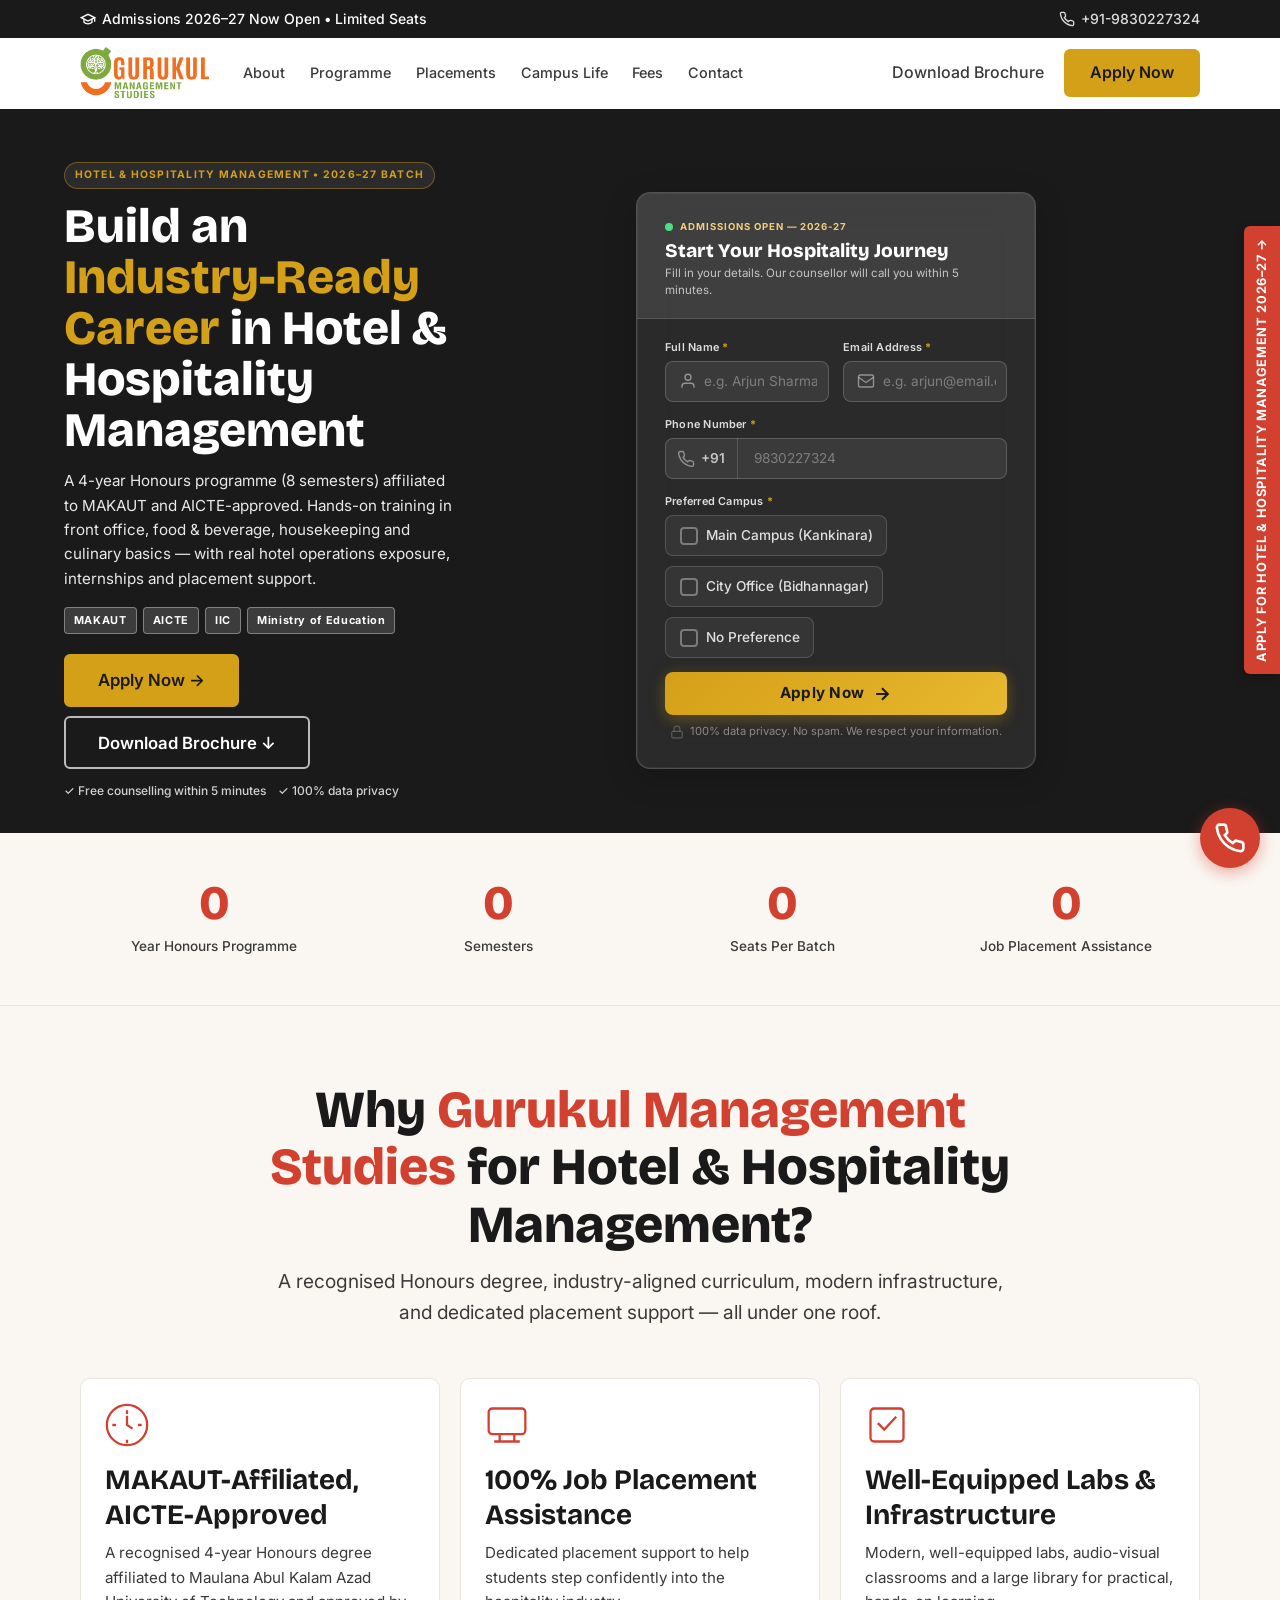
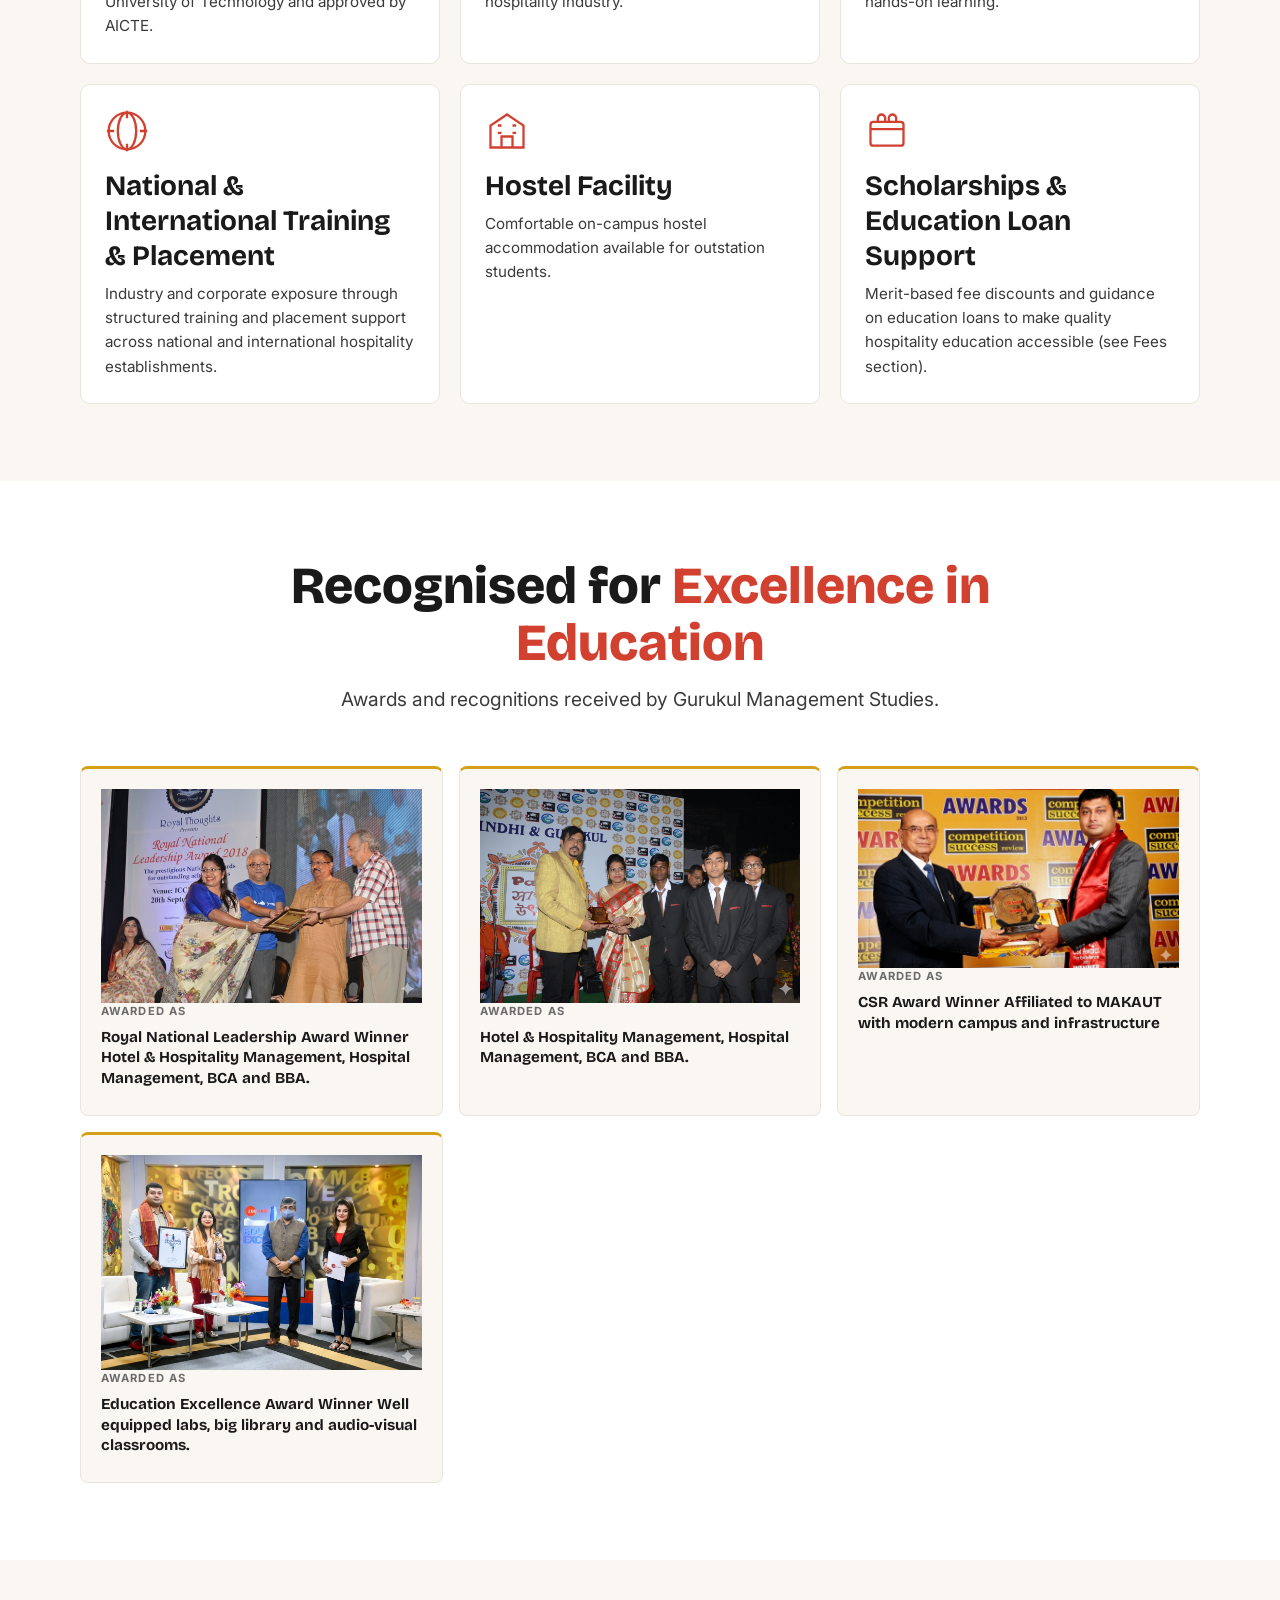
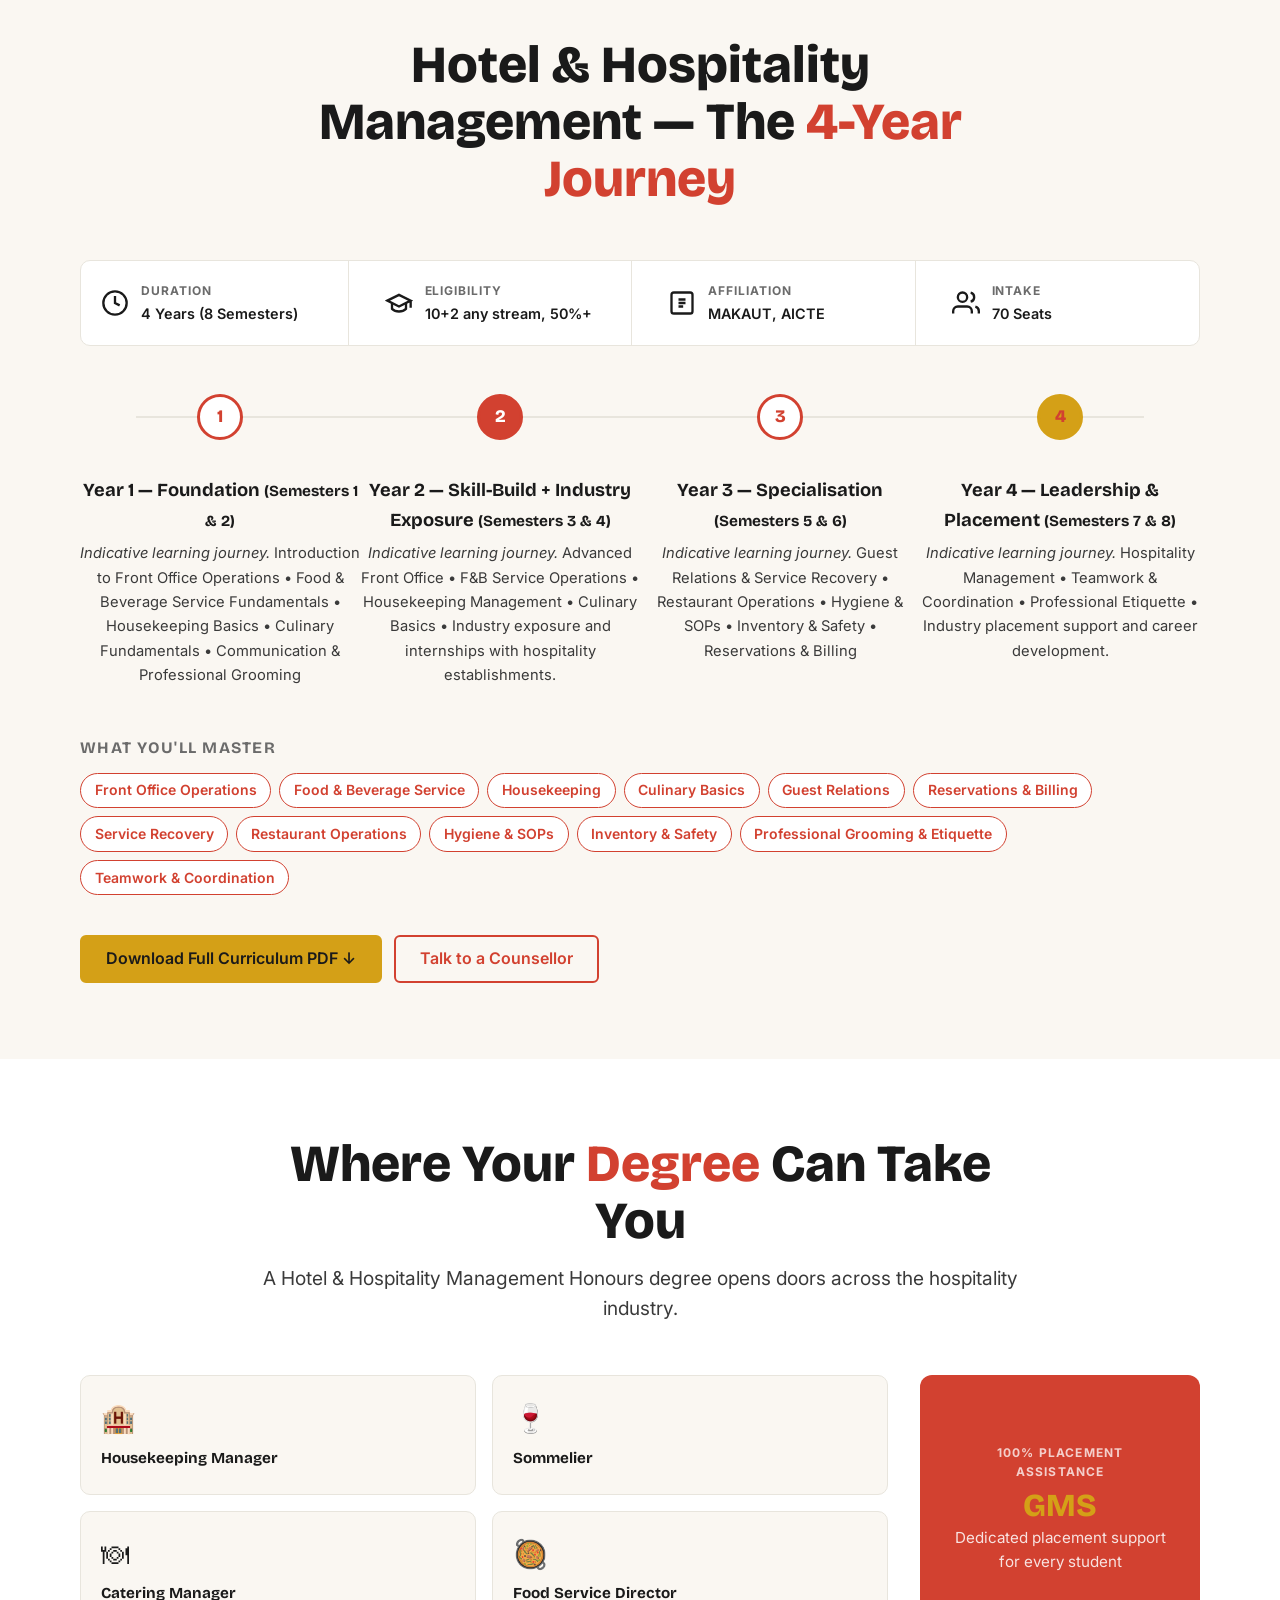
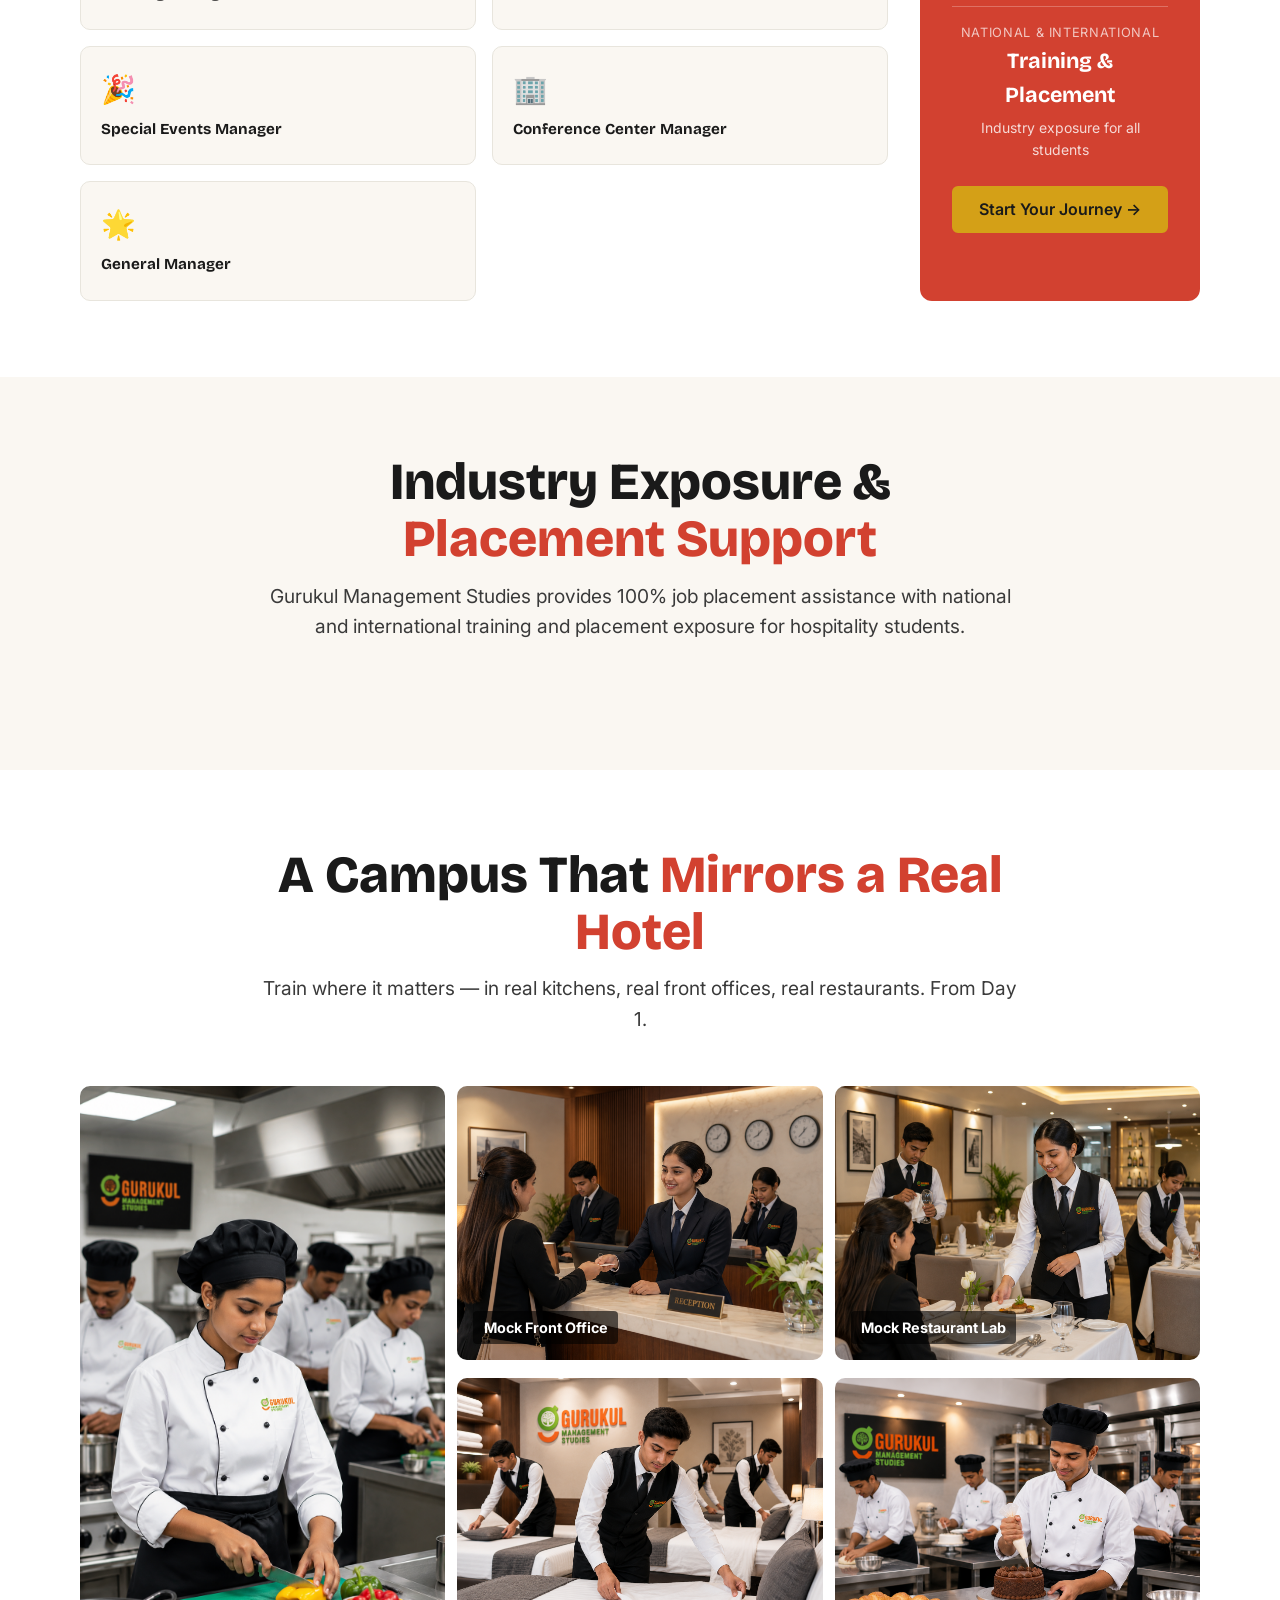
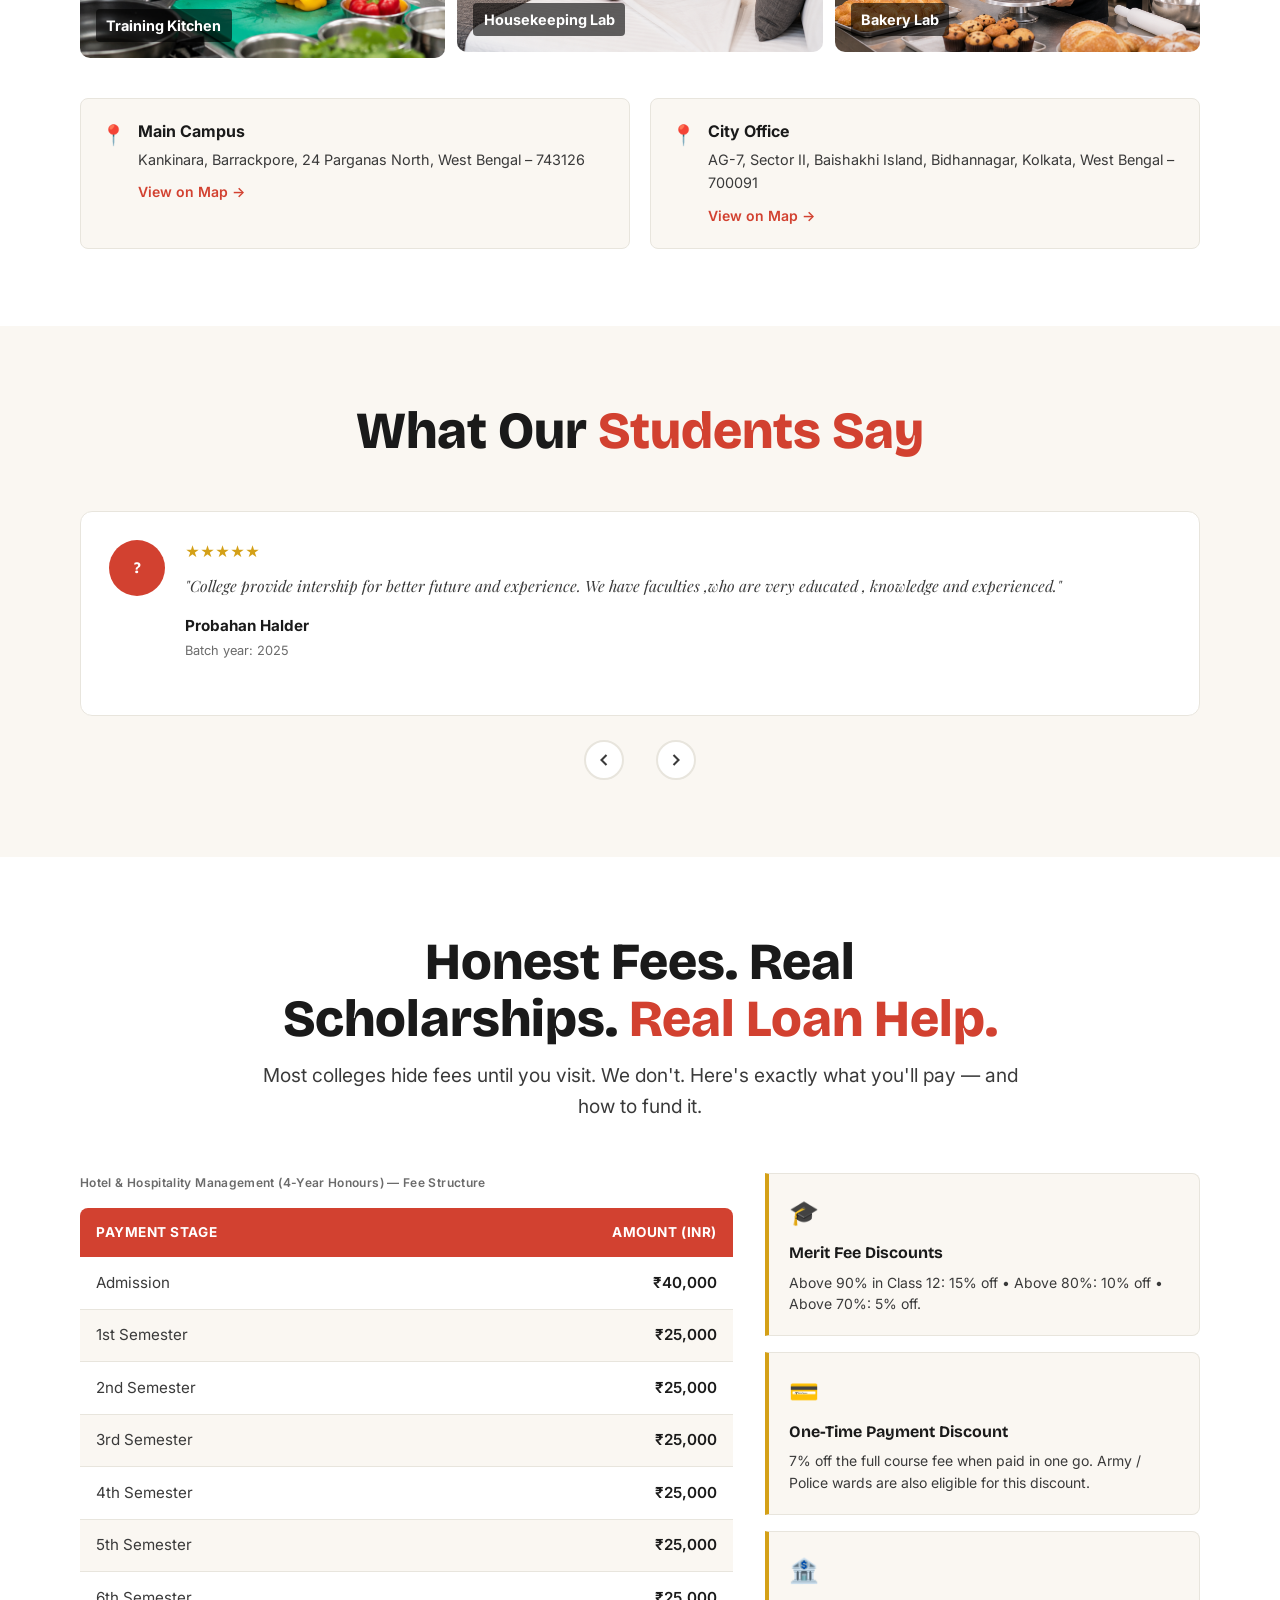
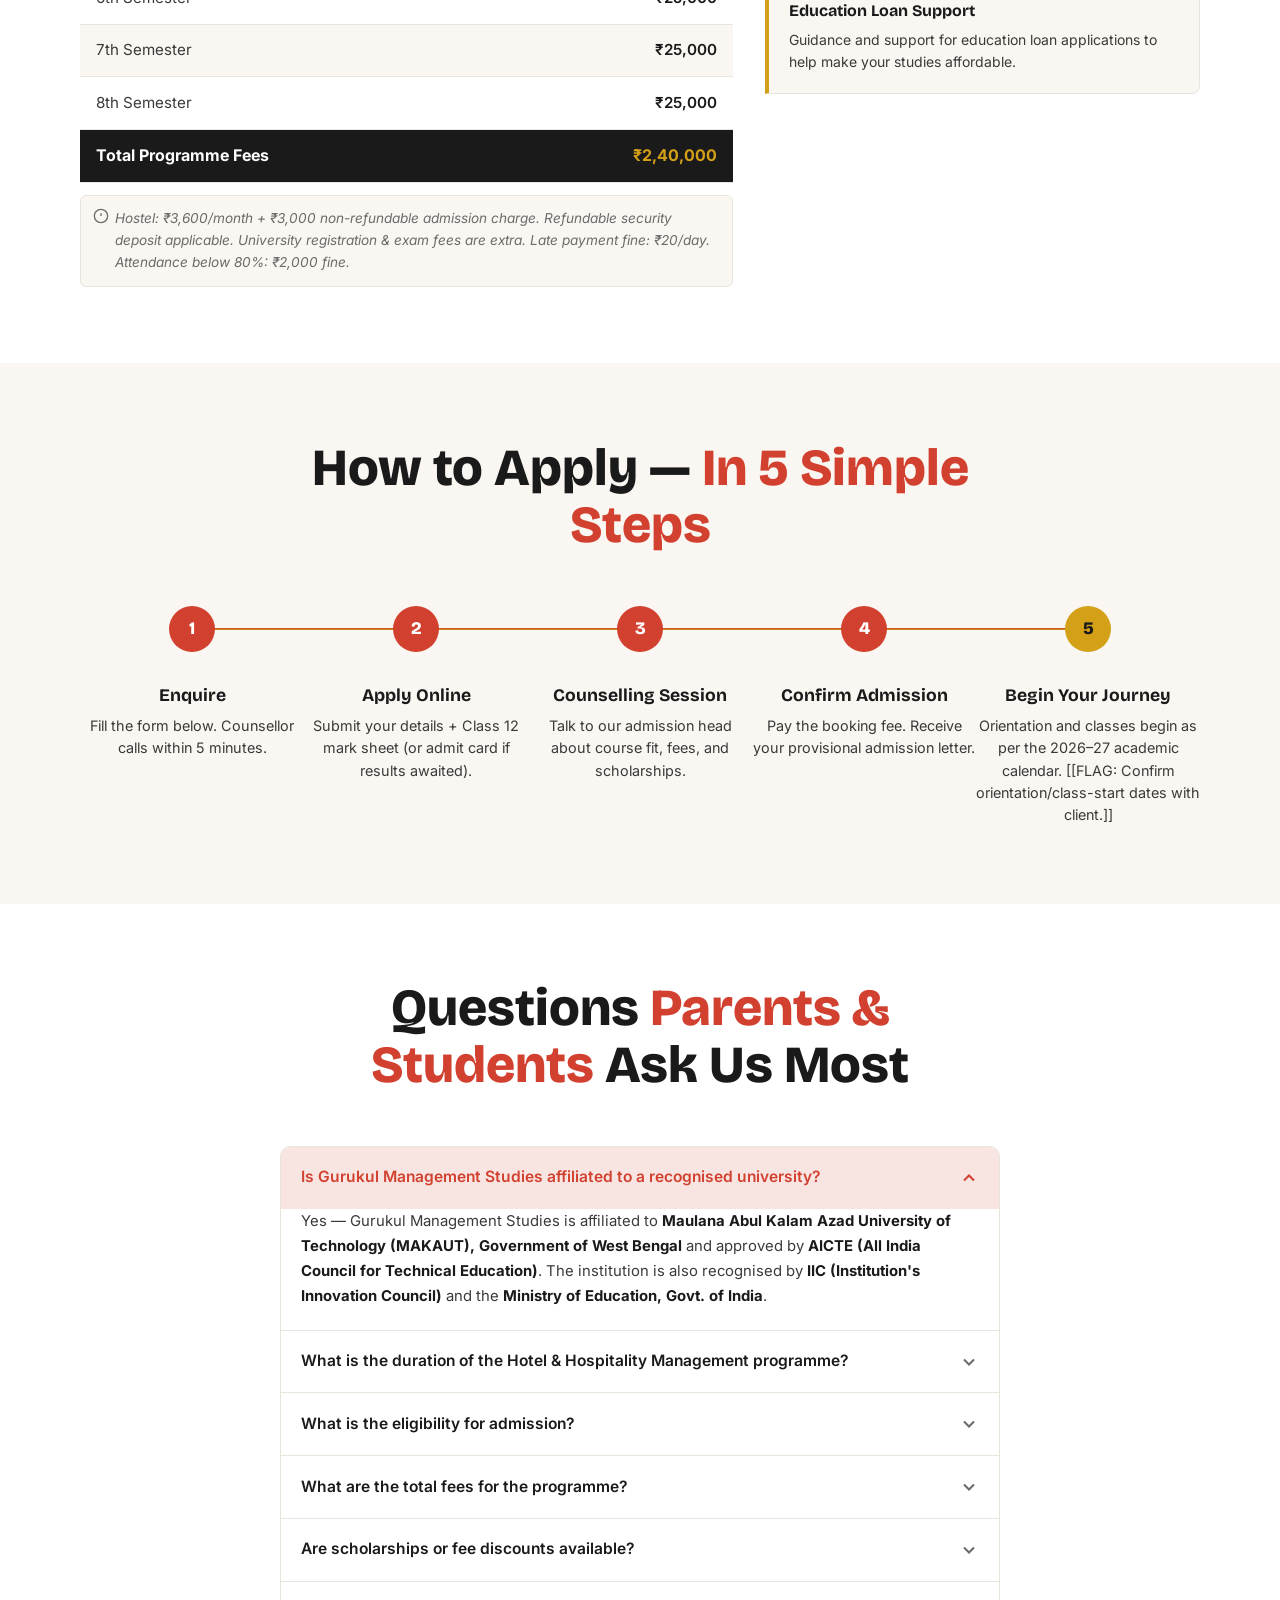
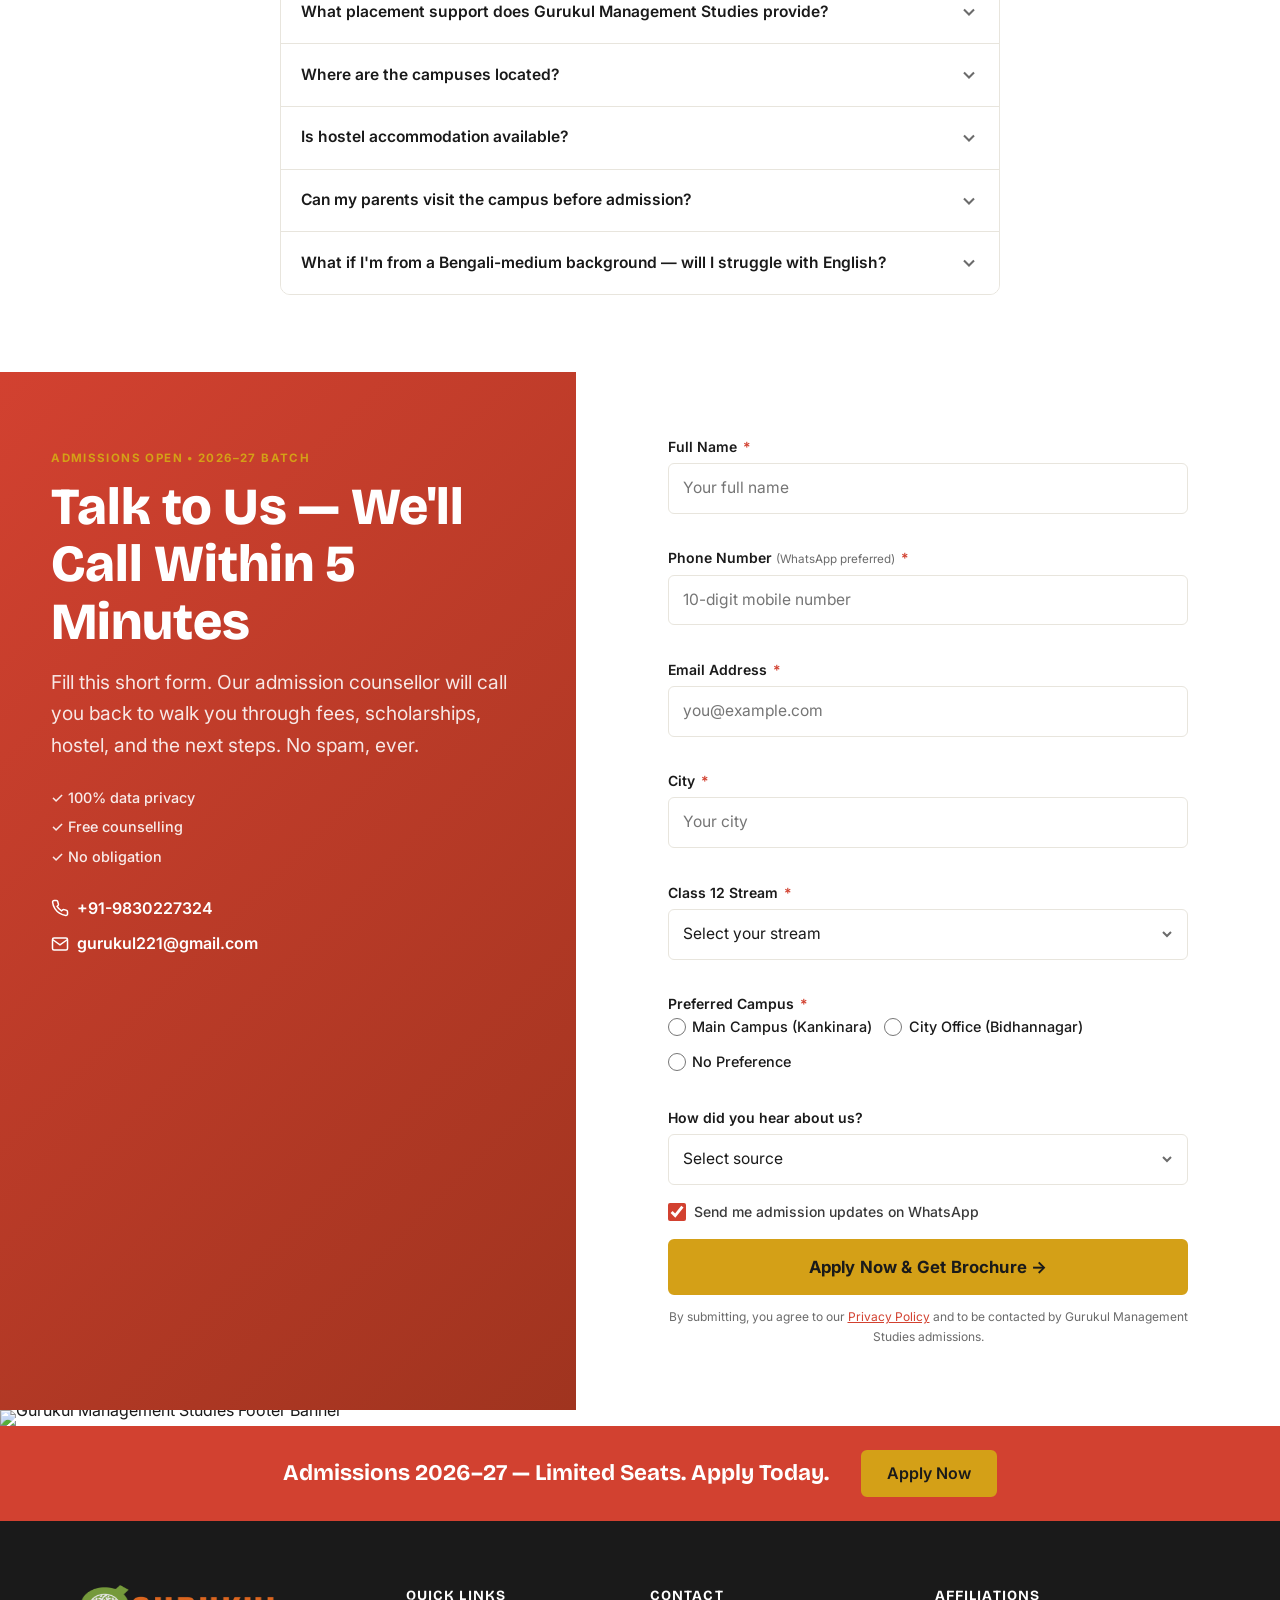
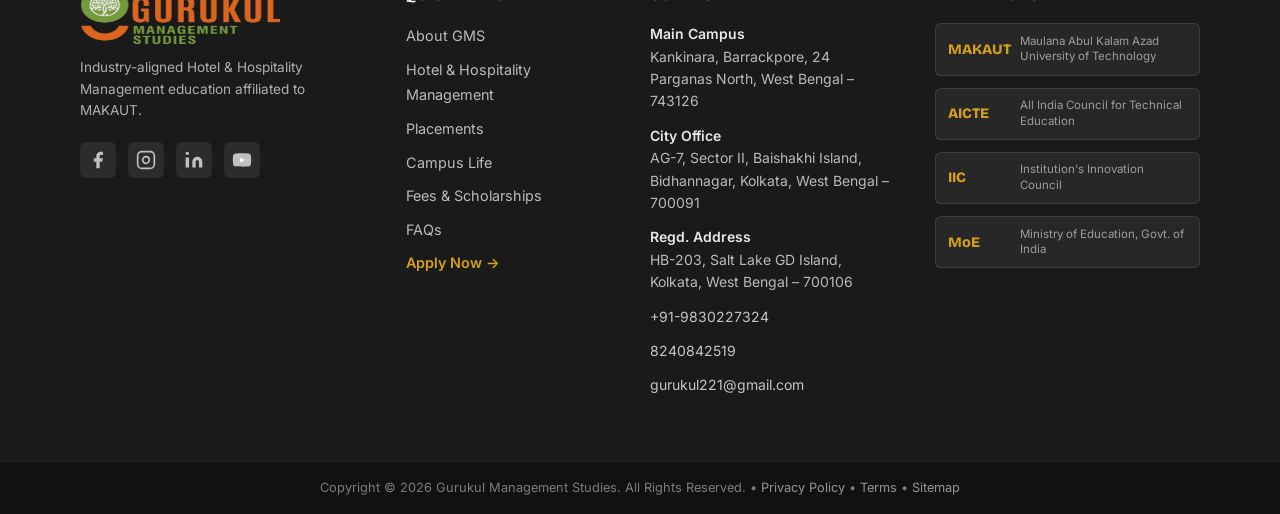
==== index.html @ 75a09c09 "First Commit" ====
<!DOCTYPE html>
<html lang="en">

<head>
  <!-- Google Tag Manager -->
  <script>(function (w, d, s, l, i) {
      w[l] = w[l] || []; w[l].push({
        'gtm.start':
          new Date().getTime(), event: 'gtm.js'
      }); var f = d.getElementsByTagName(s)[0],
        j = d.createElement(s), dl = l != 'dataLayer' ? '&l=' + l : ''; j.async = true; j.src =
          'https://www.googletagmanager.com/gtm.js?id=' + i + dl; f.parentNode.insertBefore(j, f);
    })(window, document, 'script', 'dataLayer', 'GTM-5KFQNGBB');</script>
  <!-- End Google Tag Manager -->
  <meta charset="UTF-8">
  <meta name="viewport" content="width=device-width, initial-scale=1.0">
  <title>Hotel &amp; Hospitality Management (4-Year Honours) — Gurukul Management Studies | Admissions 2026-27</title>
  <meta name="description"
    content="Apply for Gurukul Management Studies' 4-year Hotel &amp; Hospitality Management (Honours) programme. MAKAUT-affiliated, AICTE-approved. 100% job placement assistance. Modern labs, hostel facility, scholarships available. Main Campus: Kankinara, Barrackpore. City Office: Bidhannagar, Kolkata.">
  <meta name="robots" content="index, follow, max-image-preview:large">
  <!-- [[FLAG: canonical URL — set to the final Gurukul landing-page domain once confirmed by client. Do not use sbihm.in.]] -->
  <link rel="canonical" href="https://gurukulmanagementstudies.in/hotel-hospitality-management/">

  <!-- Open Graph -->
  <meta property="og:title" content="Hotel &amp; Hospitality Management (4-Year Honours) — Gurukul Management Studies | Admissions 2026-27">
  <meta property="og:description"
    content="Build an industry-ready hospitality career with Gurukul Management Studies' MAKAUT-affiliated Hotel &amp; Hospitality Management programme. 100% placement assistance. Scholarships available.">
  <!-- [[FLAG: og:image — client to supply a Gurukul OG image URL before go-live.]] -->
  <meta property="og:image" content="https://gurukulmanagementstudies.in/assets/og-hhm-2026.jpg">
  <!-- [[FLAG: og:url — set to the final Gurukul landing-page URL once domain is confirmed.]] -->
  <meta property="og:url" content="https://gurukulmanagementstudies.in/hotel-hospitality-management/">
  <meta property="og:type" content="website">
  <meta name="twitter:card" content="summary_large_image">

  <!-- Google Fonts -->
  <link rel="preconnect" href="https://fonts.googleapis.com">
  <link rel="preconnect" href="https://fonts.gstatic.com" crossorigin>
  <link
    href="https://fonts.googleapis.com/css2?family=Playfair+Display:wght@600;700;800&family=Inter:wght@400;500;600;700&family=Bricolage+Grotesque:opsz,wght@12..96,600;12..96,700;12..96,800&display=swap"
    rel="stylesheet">

  <!-- Preload hero image -->
  <link rel="preload" as="image" href="assets/hero-student.jpg">

  <!-- Google Tag Manager - PASTE GTM ID FROM PLAN D BEFORE GO-LIVE -->
  <!-- <script>(function(w,d,s,l,i){w[l]=w[l]||[];w[l].push({'gtm.start':new Date().getTime(),event:'gtm.js'});var f=d.getElementsByTagName(s)[0],j=d.createElement(s),dl=l!='dataLayer'?'&l='+l:'';j.async=true;j.src='https://www.googletagmanager.com/gtm.js?id='+i+dl;f.parentNode.insertBefore(j,f);})(window,document,'script','dataLayer','GTM-XXXXXXX');</script> -->

  <!-- Meta Pixel - PASTE PIXEL ID FROM PLAN D BEFORE GO-LIVE -->
  <!-- <script>!function(f,b,e,v,n,t,s){...}('XXXXXXXXXXXXXXX');</script> -->

  <!-- Google Ads conversion tag - PASTE CONVERSION ID -->
  <!-- <script async src="https://www.googletagmanager.com/gtag/js?id=AW-XXXXXXXXX"></script> -->

  <link rel="stylesheet" href="styles.css">

  <!-- Critical CSS inlined for hero -->
  <style>
    :root {
      --sbihm-red: #D24130;
      --sbihm-red-dark: #A0341F;
      --sbihm-red-soft: #F8E5E1;
      --sbihm-black: #1A1A1A;
      --sbihm-charcoal: #3A3A3A;
      --sbihm-gold: #D4A017;
      --sbihm-gold-light: #F0D17A;
      --sbihm-cream: #FAF7F2;
      --sbihm-paper: #FFFFFF;
      --sbihm-line: #E8E5DD;
      --sbihm-mute: #6B6B6B;
      --sbihm-success: #2E7D32;
      --sbihm-shadow: 0 8px 30px rgba(26, 26, 26, 0.08);
      --sbihm-shadow-lg: 0 20px 60px rgba(26, 26, 26, 0.12);
      --font-display: 'Bricolage Grotesque', 'Playfair Display', Georgia, serif;
      --font-serif: 'Playfair Display', Georgia, serif;
      --font-body: 'Inter', -apple-system, BlinkMacSystemFont, sans-serif;
      --fs-h1: clamp(2.5rem, 5vw + 1rem, 5rem);
      --fs-h2: clamp(2rem, 3vw + 1rem, 3.25rem);
      --fs-h3: clamp(1.4rem, 1.5vw + 0.8rem, 1.75rem);
      --fs-lead: clamp(1.05rem, 0.5vw + 0.95rem, 1.2rem);
      --fs-body: 1rem;
      --fs-small: 0.875rem;
    }

    *,
    *::before,
    *::after {
      box-sizing: border-box;
      margin: 0;
      padding: 0;
    }

    body {
      font-family: var(--font-body);
      color: var(--sbihm-black);
      background: var(--sbihm-paper);
      line-height: 1.6;
    }

    .hero {
      min-height: 80vh;
      background: var(--sbihm-black);
    }
  </style>
</head>

<body>
  <!-- Google Tag Manager (noscript) -->
  <noscript><iframe src="https://www.googletagmanager.com/ns.html?id=GTM-5KFQNGBB" height="0" width="0"
      style="display:none;visibility:hidden"></iframe></noscript>
  <!-- End Google Tag Manager (noscript) -->

  <!-- Google Tag Manager (noscript) -->
  <!-- <noscript><iframe src="https://www.googletagmanager.com/ns.html?id=GTM-XXXXXXX" height="0" width="0" style="display:none;visibility:hidden"></iframe></noscript> -->

  <!-- Skip to content (accessibility) -->
  <a href="#main-content" class="skip-link">Skip to main content</a>

  <!-- Success Notification Toast -->
  <div class="success-toast" id="hero-form-success" role="alert" aria-live="assertive" hidden>
    <div class="success-toast__icon" aria-hidden="true">
      <svg viewBox="0 0 24 24" fill="none" stroke="currentColor" stroke-width="2.5" width="28" height="28">
        <circle cx="12" cy="12" r="10" />
        <path d="M9 12l2 2 4-4" />
      </svg>
    </div>
    <div class="success-toast__content">
      <h3 class="success-toast__title">Application Received!</h3>
      <p class="success-toast__text">Our counsellor will reach out to you within 5 minutes. Check your WhatsApp for
        updates.</p>
    </div>
    <button class="success-toast__close" id="toast-close-btn" aria-label="Dismiss notification">
      <svg viewBox="0 0 24 24" fill="none" stroke="currentColor" stroke-width="2" width="18" height="18">
        <line x1="18" y1="6" x2="6" y2="18" />
        <line x1="6" y1="6" x2="18" y2="18" />
      </svg>
    </button>
    <div class="success-toast__progress" aria-hidden="true"></div>
  </div>

  <!-- ===== SECTION 1: Top Utility Bar ===== -->
  <div class="utility-bar" role="banner" aria-label="Admissions announcement">
    <div class="utility-bar__inner">
      <span class="utility-bar__announce">
        <svg class="icon icon--sm" aria-hidden="true" viewBox="0 0 24 24" fill="none" stroke="currentColor"
          stroke-width="2">
          <path d="M22 10v6M2 10l10-5 10 5-10 5z" />
          <path d="M6 12v5c3 3 9 3 12 0v-5" />
        </svg>
        Admissions 2026–27 Now Open &bull; Limited Seats
      </span>
      <div class="utility-bar__contact">
        <a href="tel:+919830227324" class="utility-bar__link" aria-label="Call GMS admissions"
          data-track="phone_click">
          <svg class="icon icon--sm" aria-hidden="true" viewBox="0 0 24 24" fill="none" stroke="currentColor"
            stroke-width="2">
            <path
              d="M22 16.92v3a2 2 0 01-2.18 2 19.79 19.79 0 01-8.63-3.07 19.5 19.5 0 01-6-6 19.79 19.79 0 01-3.07-8.67A2 2 0 014.11 2h3a2 2 0 012 1.72c.127.96.361 1.903.7 2.81a2 2 0 01-.45 2.11L8.09 9.91a16 16 0 006 6l1.27-1.27a2 2 0 012.11-.45c.907.339 1.85.573 2.81.7A2 2 0 0122 16.92z" />
          </svg>
          +91-9830227324
        </a>
        <!-- [[FLAG: WhatsApp link removed — Gurukul has not provided a WhatsApp number. Reinstate only if client confirms +91-9830227324 is WhatsApp-enabled.]] -->
      </div>
    </div>
  </div>

  <!-- ===== SECTION 2: Sticky Main Header ===== -->
  <header class="site-header" id="site-header" role="banner">
    <div class="site-header__inner">
      <a href="#" class="site-header__logo" aria-label="Gurukul Management Studies Home">
        <img src="assets/images/gurukul_logo.png" alt="Gurukul Management Studies"
          width="200" height="52" loading="eager">
      </a>
      <nav class="site-nav" id="site-nav" aria-label="Main navigation">
        <ul class="site-nav__list" role="list">
          <li><a href="#about" class="site-nav__link">About</a></li>
          <li><a href="#programme" class="site-nav__link">Programme</a></li>
          <li><a href="#placements" class="site-nav__link">Placements</a></li>
          <li><a href="#campus" class="site-nav__link">Campus Life</a></li>
          <li><a href="#fees" class="site-nav__link">Fees</a></li>
          <li><a href="#apply" class="site-nav__link">Contact</a></li>
        </ul>
      </nav>
      <div class="site-header__actions">
        <button class="btn btn--text" id="brochure-trigger" aria-haspopup="dialog">Download Brochure</button>
        <a href="#apply" class="btn btn--gold" data-track="apply_cta_click" data-cta-location="header">Apply Now</a>
      </div>
      <button class="hamburger" id="hamburger" aria-expanded="false" aria-controls="mobile-drawer"
        aria-label="Open navigation menu">
        <span class="hamburger__bar"></span>
        <span class="hamburger__bar"></span>
        <span class="hamburger__bar"></span>
      </button>
    </div>
  </header>

  <!-- Mobile Nav Drawer -->
  <div class="mobile-drawer" id="mobile-drawer" aria-hidden="true" role="dialog" aria-label="Navigation menu">
    <div class="mobile-drawer__backdrop" id="drawer-backdrop"></div>
    <div class="mobile-drawer__panel">
      <button class="mobile-drawer__close" id="drawer-close" aria-label="Close navigation menu">
        <svg viewBox="0 0 24 24" fill="none" stroke="currentColor" stroke-width="2" width="24" height="24"
          aria-hidden="true">
          <line x1="18" y1="6" x2="6" y2="18" />
          <line x1="6" y1="6" x2="18" y2="18" />
        </svg>
      </button>
      <nav aria-label="Mobile navigation">
        <ul class="mobile-drawer__list" role="list">
          <li><a href="#about" class="mobile-drawer__link">About</a></li>
          <li><a href="#programme" class="mobile-drawer__link">Programme</a></li>
          <li><a href="#placements" class="mobile-drawer__link">Placements</a></li>
          <li><a href="#campus" class="mobile-drawer__link">Campus Life</a></li>
          <li><a href="#fees" class="mobile-drawer__link">Fees</a></li>
          <li><a href="#apply" class="mobile-drawer__link">Contact</a></li>
        </ul>
      </nav>
      <div class="mobile-drawer__ctas">
        <button class="btn btn--outline-red btn--full" id="brochure-trigger-mobile">Download Brochure</button>
        <a href="#apply" class="btn btn--gold btn--full" data-track="apply_cta_click"
          data-cta-location="mobile-drawer">Apply Now — 2026 Batch</a>
      </div>
    </div>
  </div>

  <!-- ===== SECTION 3: Floating Side CTA (desktop) ===== -->
  <a href="#apply" class="side-cta" aria-label="Apply for Hotel &amp; Hospitality Management 2026–27" data-track="apply_cta_click"
    data-cta-location="side-pill">
    <span>Apply for Hotel &amp; Hospitality Management 2026–27 →</span>
  </a>

  <!-- Mobile bottom CTA bar -->
  <div class="mobile-bottom-cta" role="complementary" aria-label="Apply now">
    <a href="#apply" class="mobile-bottom-cta__link" data-track="apply_cta_click" data-cta-location="mobile-bottom-bar">
      Apply Now — 2026 Batch
    </a>
  </div>

  <!-- ===== SECTION 4: Call Floating Button ===== -->
  <a href="tel:+919830227324" class="whatsapp-fab" aria-label="Call our counsellor" data-track="call_click">
    <svg class="whatsapp-fab__icon" viewBox="0 0 24 24" fill="none" stroke="white" stroke-width="2" aria-hidden="true">
      <path
        d="M22 16.92v3a2 2 0 01-2.18 2 19.79 19.79 0 01-8.63-3.07 19.5 19.5 0 01-6-6 19.79 19.79 0 01-3.07-8.67A2 2 0 014.11 2h3a2 2 0 012 1.72c.127.96.361 1.903.7 2.81a2 2 0 01-.45 2.11L8.09 9.91a16 16 0 006 6l1.27-1.27a2 2 0 012.11-.45c.907.339 1.85.573 2.81.7A2 2 0 0122 16.92z" />
    </svg>
    <span class="whatsapp-fab__tooltip">Call our counsellor</span>
  </a>

  <!-- ===== MAIN CONTENT ===== -->
  <main id="main-content">

    <!-- ===== SECTION 5: HERO ===== -->
    <section class="hero" aria-labelledby="hero-headline">
      <div class="hero__inner">
        <div class="hero__content">
          <p class="hero__pre-headline">
            <span>Hotel &amp; Hospitality Management &bull; 2026–27 Batch</span>
          </p>
          <h1 class="hero__headline" id="hero-headline">
            Build an <span class="text-gold">Industry-Ready Career</span> in Hotel &amp; Hospitality Management
          </h1>
          <p class="hero__sub">
            A 4-year Honours programme (8 semesters) affiliated to MAKAUT and AICTE-approved. Hands-on training in
            front office, food &amp; beverage, housekeeping and culinary basics — with real hotel operations exposure,
            internships and placement support.
          </p>
          <div class="hero__badges" aria-label="Recognitions and accreditations">
            <span class="hero__badge">MAKAUT</span>
            <span class="hero__badge">AICTE</span>
            <span class="hero__badge">IIC</span>
            <span class="hero__badge">Ministry of Education</span>
          </div>
          <div class="hero__ctas">
            <a href="#apply" class="btn btn--gold btn--large" data-track="apply_cta_click"
              data-cta-location="hero-primary">
              Apply Now →
            </a>
            <button class="btn btn--outline-white btn--large" id="brochure-trigger-hero">
              Download Brochure ↓
            </button>
          </div>
          <p class="hero__trust-micro">
            <span>&#10003; Free counselling within 5 minutes</span>
            <span>&#10003; 100% data privacy</span>
          </p>
        </div>
        <div class="hero__visual">
          <!-- [[FLAG: Replace with a real Gurukul student photo in hotel uniform — client to supply.]] -->
          <div class="hero__image-wrap">
            <div class="hero-form" id="hero-form-container">
              <div class="hero-form__header">
                <div class="hero-form__badge-strip">
                  <span class="hero-form__live-dot"></span>
                  <span>Admissions Open — 2026-27</span>
                </div>
                <h2 class="hero-form__title">Start Your Hospitality Journey</h2>
                <p class="hero-form__subtitle">Fill in your details. Our counsellor will call you within 5 minutes.</p>
              </div>

              <!-- [[FLAG: Form posts to SBIHM's Apps Script webhook. Client must confirm the Gurukul webhook/Sheet endpoint before go-live.]] -->
              <form class="hero-form__body sbihm-lead-form" id="apply-form-hero" novalidate>
                <input type="hidden" name="landing_course" value="Hotel & Hospitality Management">
                <!-- Full Name -->
                <div class="hero-form__group" id="field-fullname">
                  <label for="hf-fullname" class="hero-form__label">Full Name <span
                      class="hero-form__req">*</span></label>
                  <div class="hero-form__input-wrap">
                    <svg class="hero-form__field-icon" viewBox="0 0 24 24" fill="none" stroke="currentColor"
                      stroke-width="1.8" width="18" height="18" aria-hidden="true">
                      <path d="M20 21v-2a4 4 0 00-4-4H8a4 4 0 00-4 4v2" />
                      <circle cx="12" cy="7" r="4" />
                    </svg>
                    <input type="text" id="hf-fullname" name="name" class="hero-form__input"
                      placeholder="e.g. Arjun Sharma" required autocomplete="name">
                  </div>
                  <span class="hero-form__error" id="err-fullname" role="alert" aria-live="polite"></span>
                </div>

                <!-- Email -->
                <div class="hero-form__group" id="field-email">
                  <label for="hf-email" class="hero-form__label">Email Address <span
                      class="hero-form__req">*</span></label>
                  <div class="hero-form__input-wrap">
                    <svg class="hero-form__field-icon" viewBox="0 0 24 24" fill="none" stroke="currentColor"
                      stroke-width="1.8" width="18" height="18" aria-hidden="true">
                      <rect x="2" y="4" width="20" height="16" rx="2" />
                      <path d="M22 7l-10 7L2 7" />
                    </svg>
                    <input type="email" id="hf-email" name="email" class="hero-form__input"
                      placeholder="e.g. arjun@email.com" required autocomplete="email">
                  </div>
                  <span class="hero-form__error" id="err-email" role="alert" aria-live="polite"></span>
                </div>

                <!-- Phone Number -->
                <div class="hero-form__group" id="field-phone">
                  <label for="hf-phone" class="hero-form__label">Phone Number <span
                      class="hero-form__req">*</span></label>
                  <div class="hero-form__input-wrap hero-form__input-wrap--phone">
                    <span class="hero-form__phone-prefix">
                      <svg class="hero-form__field-icon" viewBox="0 0 24 24" fill="none" stroke="currentColor"
                        stroke-width="1.8" width="18" height="18" aria-hidden="true">
                        <path
                          d="M22 16.92v3a2 2 0 01-2.18 2 19.79 19.79 0 01-8.63-3.07 19.5 19.5 0 01-6-6A19.79 19.79 0 012.12 4.11 2 2 0 014.11 2h3a2 2 0 012 1.72c.127.96.361 1.903.7 2.81a2 2 0 01-.45 2.11L8.09 9.91a16 16 0 006 6l1.27-1.27a2 2 0 012.11-.45c.907.339 1.85.573 2.81.7A2 2 0 0122 16.92z" />
                      </svg>
                      +91
                    </span>
                    <input type="tel" id="hf-phone" name="phone" class="hero-form__input hero-form__input--phone"
                      placeholder="9830227324" required autocomplete="tel-national" pattern="[0-9]{10}" maxlength="10"
                      inputmode="numeric">
                  </div>
                  <span class="hero-form__error" id="err-phone" role="alert" aria-live="polite"></span>
                </div>

                <!-- Preferred Campus -->
                <div class="hero-form__group" id="field-campus">
                  <p class="hero-form__label">Preferred Campus <span class="hero-form__req">*</span></p>
                  <div class="hero-form__checkbox-group">
                    <label class="hero-form__checkbox-label" for="hf-campus-newtown">
                      <input type="checkbox" id="hf-campus-newtown" name="campus" value="Main Campus (Kankinara)"
                        class="hero-form__checkbox">
                      <span class="hero-form__checkbox-custom"></span>
                      <span>Main Campus (Kankinara)</span>
                    </label>
                    <label class="hero-form__checkbox-label" for="hf-campus-barasat">
                      <input type="checkbox" id="hf-campus-barasat" name="campus" value="City Office (Bidhannagar)"
                        class="hero-form__checkbox">
                      <span class="hero-form__checkbox-custom"></span>
                      <span>City Office (Bidhannagar)</span>
                    </label>
                    <label class="hero-form__checkbox-label" for="hf-campus-nopref">
                      <input type="checkbox" id="hf-campus-nopref" name="campus" value="No Preference"
                        class="hero-form__checkbox">
                      <span class="hero-form__checkbox-custom"></span>
                      <span>No Preference</span>
                    </label>
                  </div>
                  <span class="hero-form__error" id="err-campus" role="alert" aria-live="polite"></span>
                </div>

                <!-- WhatsApp Opt-in
                <div class="hero-form__group hero-form__group--whatsapp" id="field-whatsapp">
                  <label class="hero-form__checkbox-label hero-form__checkbox-label--whatsapp" for="hf-whatsapp">
                    <input type="checkbox" id="hf-whatsapp" name="whatsapp" value="yes" class="hero-form__checkbox"
                      required>
                    <span class="hero-form__checkbox-custom hero-form__checkbox-custom--whatsapp"></span>
                    <span class="hero-form__whatsapp-text">
                      <svg viewBox="0 0 24 24" fill="#25D366" width="16" height="16" aria-hidden="true">
                        <path
                          d="M17.472 14.382c-.297-.149-1.758-.867-2.03-.967-.273-.099-.471-.148-.67.15-.197.297-.767.966-.94 1.164-.173.199-.347.223-.644.075-.297-.15-1.255-.463-2.39-1.475-.883-.788-1.48-1.761-1.653-2.059-.173-.297-.018-.458.13-.606.134-.133.298-.347.446-.52.149-.174.198-.298.298-.497.099-.198.05-.371-.025-.52-.075-.149-.669-1.612-.916-2.207-.242-.579-.487-.5-.669-.51-.173-.008-.371-.01-.57-.01-.198 0-.52.074-.792.372-.272.297-1.04 1.016-1.04 2.479 0 1.462 1.065 2.875 1.213 3.074.149.198 2.096 3.2 5.077 4.487.709.306 1.262.489 1.694.625.712.227 1.36.195 1.871.118.571-.085 1.758-.719 2.006-1.413.248-.694.248-1.289.173-1.413-.074-.124-.272-.198-.57-.347m-5.421 7.403h-.004a9.87 9.87 0 01-5.031-1.378l-.361-.214-3.741.982.998-3.648-.235-.374a9.86 9.86 0 01-1.51-5.26c.001-5.45 4.436-9.884 9.888-9.884 2.64 0 5.122 1.03 6.988 2.898a9.825 9.825 0 012.893 6.994c-.003 5.45-4.437 9.884-9.885 9.884m8.413-18.297A11.815 11.815 0 0012.05 0C5.495 0 .16 5.335.157 11.892c0 2.096.547 4.142 1.588 5.945L.057 24l6.305-1.654a11.882 11.882 0 005.683 1.448h.005c6.554 0 11.89-5.335 11.893-11.893a11.821 11.821 0 00-3.48-8.413z" />
                      </svg>
                      Send me admission updates on WhatsApp
                    </span>
                  </label>
                  <span class="hero-form__error" id="err-whatsapp" role="alert" aria-live="polite"></span>
                </div> -->

                <!-- Submit Button -->
                <button type="submit" class="hero-form__submit" id="hf-submit-btn">
                  <span class="hero-form__submit-text">Apply Now</span>
                  <svg class="hero-form__submit-arrow" viewBox="0 0 24 24" fill="none" stroke="currentColor"
                    stroke-width="2.5" width="20" height="20" aria-hidden="true">
                    <line x1="5" y1="12" x2="19" y2="12" />
                    <polyline points="12 5 19 12 12 19" />
                  </svg>
                  <span class="hero-form__submit-loader" aria-hidden="true"></span>
                </button>

                <p class="hero-form__privacy">
                  <svg viewBox="0 0 24 24" fill="none" stroke="currentColor" stroke-width="2" width="14" height="14"
                    aria-hidden="true">
                    <rect x="3" y="11" width="18" height="11" rx="2" ry="2" />
                    <path d="M7 11V7a5 5 0 0110 0v4" />
                  </svg>
                  100% data privacy. No spam. We respect your information.
                </p>
              </form>

            </div>
          </div>
        </div>
      </div>
    </section>

    <!-- Hero stats strip -->
    <!-- [[FLAG: If client wants "Years Established / Total Alumni / Industry Partners" style stats, they must supply verified figures.]] -->
    <div class="stats-strip" aria-label="Key statistics">
      <div class="stats-strip__inner">
        <div class="stat-item">
          <span class="stat-item__number" data-target="4">0</span>
          <span class="stat-item__label">Year Honours Programme</span>
        </div>
        <div class="stat-item">
          <span class="stat-item__number" data-target="8">0</span>
          <span class="stat-item__label">Semesters</span>
        </div>
        <div class="stat-item">
          <span class="stat-item__number" data-target="70">0</span>
          <span class="stat-item__label">Seats Per Batch</span>
        </div>
        <div class="stat-item">
          <span class="stat-item__number" data-target="100" data-suffix="%">0</span>
          <span class="stat-item__label">Job Placement Assistance</span>
        </div>
      </div>
    </div>

    <!-- ===== SECTION 6: Why GMS? ===== -->
    <section class="section section--cream" id="about" aria-labelledby="about-headline">
      <div class="container">
        <div class="section__header">
          <h2 class="section__title" id="about-headline">
            Why <span class="text-red">Gurukul Management Studies</span> for Hotel &amp; Hospitality Management?
          </h2>
          <p class="section__subtitle">A recognised Honours degree, industry-aligned curriculum, modern infrastructure, and dedicated placement support — all under one roof.</p>
        </div>
        <div class="usps-grid">

          <article class="usp-card">
            <div class="usp-card__icon" aria-hidden="true">
              <svg viewBox="0 0 48 48" fill="none" stroke="var(--sbihm-red)" stroke-width="2.5" width="44" height="44">
                <circle cx="24" cy="24" r="22" />
                <path d="M24 14v10l6 4" />
                <path d="M8 24h4M36 24h4M24 8v4M24 40v4" />
              </svg>
            </div>
            <h3 class="usp-card__title">MAKAUT-Affiliated, AICTE-Approved</h3>
            <p class="usp-card__desc">A recognised 4-year Honours degree affiliated to Maulana Abul Kalam Azad University of Technology and approved by AICTE.</p>
          </article>

          <article class="usp-card">
            <div class="usp-card__icon" aria-hidden="true">
              <svg viewBox="0 0 48 48" fill="none" stroke="var(--sbihm-red)" stroke-width="2.5" width="44" height="44">
                <path d="M40 34H8a4 4 0 01-4-4V10a4 4 0 014-4h32a4 4 0 014 4v20a4 4 0 01-4 4z" />
                <path d="M16 34v8M32 34v8M10 42h28" />
              </svg>
            </div>
            <h3 class="usp-card__title">100% Job Placement Assistance</h3>
            <p class="usp-card__desc">Dedicated placement support to help students step confidently into the hospitality industry.</p>
          </article>

          <article class="usp-card">
            <div class="usp-card__icon" aria-hidden="true">
              <svg viewBox="0 0 48 48" fill="none" stroke="var(--sbihm-red)" stroke-width="2.5" width="44" height="44">
                <rect x="6" y="6" width="36" height="36" rx="4" />
                <path d="M14 22l7 7 13-14" />
              </svg>
            </div>
            <h3 class="usp-card__title">Well-Equipped Labs &amp; Infrastructure</h3>
            <p class="usp-card__desc">Modern, well-equipped labs, audio-visual classrooms and a large library for practical, hands-on learning.</p>
          </article>

          <article class="usp-card">
            <div class="usp-card__icon" aria-hidden="true">
              <svg viewBox="0 0 48 48" fill="none" stroke="var(--sbihm-red)" stroke-width="2.5" width="44" height="44">
                <circle cx="24" cy="24" r="20" />
                <path d="M2 24h8M38 24h8M24 2v8M24 38v8" />
                <ellipse cx="24" cy="24" rx="10" ry="20" />
              </svg>
            </div>
            <h3 class="usp-card__title">National &amp; International Training &amp; Placement</h3>
            <p class="usp-card__desc">Industry and corporate exposure through structured training and placement support across national and international hospitality establishments.</p>
          </article>

          <article class="usp-card">
            <div class="usp-card__icon" aria-hidden="true">
              <svg viewBox="0 0 48 48" fill="none" stroke="var(--sbihm-red)" stroke-width="2.5" width="44" height="44">
                <path d="M6 42V18L24 6l18 12v24H6z" />
                <path d="M18 42V30h12v12" />
                <path d="M14 18h4M30 18h4M14 26h4M30 26h4" />
              </svg>
            </div>
            <h3 class="usp-card__title">Hostel Facility</h3>
            <p class="usp-card__desc">Comfortable on-campus hostel accommodation available for outstation students.</p>
          </article>

          <article class="usp-card">
            <div class="usp-card__icon" aria-hidden="true">
              <svg viewBox="0 0 48 48" fill="none" stroke="var(--sbihm-red)" stroke-width="2.5" width="44" height="44">
                <rect x="6" y="14" width="36" height="26" rx="3" />
                <path d="M14 14V10a4 4 0 018 0v4M26 14V10a4 4 0 018 0v4" />
                <path d="M6 22h36" />
              </svg>
            </div>
            <h3 class="usp-card__title">Scholarships &amp; Education Loan Support</h3>
            <p class="usp-card__desc">Merit-based fee discounts and guidance on education loans to make quality hospitality education accessible (see Fees section).</p>
          </article>

        </div>
      </div>
    </section>

    <!-- ===== SECTION 7: Awards & Recognitions ===== -->
    <!-- [[FLAG: If the client confirms these awards are publicly verifiable, the original stronger heading "Recognised by India's Best — Verified, Public, Real" may be restored.]] -->
    <section class="section" id="awards" aria-labelledby="awards-headline">
      <div class="container">
        <div class="section__header">
          <h2 class="section__title" id="awards-headline">
            Recognised for <span class="text-red">Excellence in Education</span>
          </h2>
          <p class="section__subtitle">Awards and recognitions received by Gurukul Management Studies.</p>
        </div>
        <div class="awards-grid">

          <article class="award-card">
            <img src="assets/images/Award1.png" alt="CSR Award Winner" loading="lazy">
            <span class="award-card__label">Awarded as</span>
            <h3 class="award-card__title">Royal National Leadership Award Winner Hotel & Hospitality Management, Hospital Management, BCA and BBA.</h3>
          </article>

          <article class="award-card">
            <img src="assets/images/Award2.png" alt="Education Excellence Award Winner" loading="lazy">
            <span class="award-card__label">Awarded as</span>
            <h3 class="award-card__title">Hotel & Hospitality Management, Hospital Management, BCA and BBA.</h3>
          </article>

          <article class="award-card">
            <img src="assets/images/Award3.png" alt="Royal National Leadership Award Winner" loading="lazy">
            <span class="award-card__label">Awarded as</span>
            <h3 class="award-card__title">CSR Award Winner Affiliated to MAKAUT with modern campus and infrastructure</h3>
          </article>

          <!-- [[FLAG: Award4.png — award title required from client. A 4th Award*.png file exists but no corresponding award title has been provided.]] -->
          <article class="award-card">
            <img src="assets/images/Award4.png" alt="Award — title pending" loading="lazy">
            <span class="award-card__label">Awarded as</span>
            <h3 class="award-card__title">Education Excellence Award Winner Well equipped labs, big library and audio-visual classrooms.</h3>
          </article>

        </div>
      </div>
    </section>

    <!-- ===== SECTION 8: The Hotel & Hospitality Management Programme ===== -->
    <section class="section section--cream" id="programme" aria-labelledby="programme-headline">
      <div class="container">
        <div class="section__header">
          <h2 class="section__title" id="programme-headline">
            Hotel &amp; Hospitality Management — The <span class="text-red">4-Year Journey</span>
          </h2>
        </div>

        <!-- Quick info strip -->
        <div class="programme-info-strip">
          <div class="programme-info-item">
            <span class="programme-info-item__icon" aria-hidden="true">
              <svg viewBox="0 0 24 24" fill="none" stroke="currentColor" stroke-width="2" width="28" height="28">
                <circle cx="12" cy="12" r="10" />
                <path d="M12 6v6l4 2" />
              </svg>
            </span>
            <div>
              <strong>Duration</strong>
              <span>4 Years (8 Semesters)</span>
            </div>
          </div>
          <div class="programme-info-item">
            <span class="programme-info-item__icon" aria-hidden="true">
              <svg viewBox="0 0 24 24" fill="none" stroke="currentColor" stroke-width="2" width="28" height="28">
                <path d="M22 10v6M2 10l10-5 10 5-10 5z" />
                <path d="M6 12v5c3 3 9 3 12 0v-5" />
              </svg>
            </span>
            <div>
              <strong>Eligibility</strong>
              <!-- [[FLAG: Eligibility criteria not published on Gurukul's website — client to confirm. Do not state SBIHM's "10+2 50%".]] -->
              <span>10+2 any stream, 50%+</span>
            </div>
          </div>
          <div class="programme-info-item">
            <span class="programme-info-item__icon" aria-hidden="true">
              <svg viewBox="0 0 24 24" fill="none" stroke="currentColor" stroke-width="2" width="28" height="28">
                <rect x="3" y="3" width="18" height="18" rx="2" />
                <path d="M9 9h6M9 12h6M9 15h4" />
              </svg>
            </span>
            <div>
              <strong>Affiliation</strong>
              <span>MAKAUT, AICTE</span>
            </div>
          </div>
          <div class="programme-info-item">
            <span class="programme-info-item__icon" aria-hidden="true">
              <svg viewBox="0 0 24 24" fill="none" stroke="currentColor" stroke-width="2" width="28" height="28">
                <path d="M17 21v-2a4 4 0 00-4-4H5a4 4 0 00-4 4v2" />
                <circle cx="9" cy="7" r="4" />
                <path d="M23 21v-2a4 4 0 00-3-3.87M16 3.13a4 4 0 010 7.75" />
              </svg>
            </span>
            <div>
              <strong>Intake</strong>
              <span>70 Seats</span>
            </div>
          </div>
        </div>

        <!-- [[FLAG: Year-wise curriculum and internship partners below are indicative only — client to confirm or supply the official MAKAUT-approved syllabus.]] -->
        <!-- Indicative learning journey -->
        <div class="curriculum-timeline" role="list" aria-label="Year-wise curriculum">

          <div class="curriculum-year" role="listitem">
            <div class="curriculum-year__marker" aria-hidden="true">
              <span class="curriculum-year__number">1</span>
            </div>
            <div class="curriculum-year__content">
              <h3 class="curriculum-year__title">Year 1 — Foundation <small>(Semesters 1 &amp; 2)</small></h3>
              <p class="curriculum-year__desc"><em>Indicative learning journey.</em> Introduction to Front Office Operations &bull; Food &amp; Beverage Service Fundamentals &bull; Housekeeping Basics &bull; Culinary Fundamentals &bull; Communication &amp; Professional Grooming</p>
            </div>
          </div>

          <div class="curriculum-year" role="listitem">
            <div class="curriculum-year__marker curriculum-year__marker--highlight" aria-hidden="true">
              <span class="curriculum-year__number">2</span>
            </div>
            <div class="curriculum-year__content">
              <h3 class="curriculum-year__title">Year 2 — Skill-Build + Industry Exposure <small>(Semesters 3 &amp; 4)</small></h3>
              <p class="curriculum-year__desc"><em>Indicative learning journey.</em> Advanced Front Office &bull; F&amp;B Service Operations &bull; Housekeeping Management &bull; Culinary Basics &bull; Industry exposure and internships with hospitality establishments.</p>
            </div>
          </div>

          <div class="curriculum-year" role="listitem">
            <div class="curriculum-year__marker" aria-hidden="true">
              <span class="curriculum-year__number">3</span>
            </div>
            <div class="curriculum-year__content">
              <h3 class="curriculum-year__title">Year 3 — Specialisation <small>(Semesters 5 &amp; 6)</small></h3>
              <p class="curriculum-year__desc"><em>Indicative learning journey.</em> Guest Relations &amp; Service Recovery &bull; Restaurant Operations &bull; Hygiene &amp; SOPs &bull; Inventory &amp; Safety &bull; Reservations &amp; Billing</p>
            </div>
          </div>

          <div class="curriculum-year" role="listitem">
            <div class="curriculum-year__marker curriculum-year__marker--gold" aria-hidden="true">
              <span class="curriculum-year__number">4</span>
            </div>
            <div class="curriculum-year__content">
              <h3 class="curriculum-year__title">Year 4 — Leadership &amp; Placement <small>(Semesters 7 &amp; 8)</small></h3>
              <p class="curriculum-year__desc"><em>Indicative learning journey.</em> Hospitality Management &bull; Teamwork &amp; Coordination &bull; Professional Etiquette &bull; Industry placement support and career development.</p>
            </div>
          </div>

        </div>

        <!-- Skills pill grid -->
        <div class="skills-grid" aria-label="Skills you will master">
          <h3 class="skills-grid__title">What You'll Master</h3>
          <ul class="skills-pills" role="list">
            <li class="skill-pill">Front Office Operations</li>
            <li class="skill-pill">Food &amp; Beverage Service</li>
            <li class="skill-pill">Housekeeping</li>
            <li class="skill-pill">Culinary Basics</li>
            <li class="skill-pill">Guest Relations</li>
            <li class="skill-pill">Reservations &amp; Billing</li>
            <li class="skill-pill">Service Recovery</li>
            <li class="skill-pill">Restaurant Operations</li>
            <li class="skill-pill">Hygiene &amp; SOPs</li>
            <li class="skill-pill">Inventory &amp; Safety</li>
            <li class="skill-pill">Professional Grooming &amp; Etiquette</li>
            <li class="skill-pill">Teamwork &amp; Coordination</li>
          </ul>
        </div>

        <div class="programme-ctas">
          <button class="btn btn--gold" id="brochure-trigger-programme">Download Full Curriculum PDF ↓</button>
          <a href="#apply" class="btn btn--outline-red" data-track="apply_cta_click"
            data-cta-location="programme-section">Talk to a Counsellor</a>
        </div>

      </div>
    </section>

    <!-- ===== SECTION 9: Career Outcomes ===== -->
    <section class="section" id="placements" aria-labelledby="careers-headline">
      <div class="container">
        <!-- [[FLAG: Salary ranges removed — no Gurukul-verified salary figures are available.]] -->
        <div class="section__header">
          <h2 class="section__title" id="careers-headline">
            Where Your <span class="text-red">Degree</span> Can Take You
          </h2>
          <p class="section__subtitle">A Hotel &amp; Hospitality Management Honours degree opens doors across the hospitality industry.</p>
        </div>
        <div class="careers-layout">
          <div class="careers-grid">

            <article class="career-card">
              <span class="career-card__icon" aria-hidden="true">🏨</span>
              <h3 class="career-card__title">Housekeeping Manager</h3>
            </article>

            <article class="career-card">
              <span class="career-card__icon" aria-hidden="true">🍷</span>
              <h3 class="career-card__title">Sommelier</h3>
            </article>

            <article class="career-card">
              <span class="career-card__icon" aria-hidden="true">🍽</span>
              <h3 class="career-card__title">Catering Manager</h3>
            </article>

            <article class="career-card">
              <span class="career-card__icon" aria-hidden="true">🥘</span>
              <h3 class="career-card__title">Food Service Director</h3>
            </article>

            <article class="career-card">
              <span class="career-card__icon" aria-hidden="true">🎉</span>
              <h3 class="career-card__title">Special Events Manager</h3>
            </article>

            <article class="career-card">
              <span class="career-card__icon" aria-hidden="true">🏢</span>
              <h3 class="career-card__title">Conference Center Manager</h3>
            </article>

            <article class="career-card">
              <span class="career-card__icon" aria-hidden="true">🌟</span>
              <h3 class="career-card__title">General Manager</h3>
            </article>

          </div>

          <!-- [[FLAG: SBIHM placement salary stats removed (₹16.4 LPA top, ₹3.2–16.4 LPA average, Median ₹4.8 LPA) — Gurukul has not published placement figures. Reinstate only when verified GMS data is available.]] -->
          <aside class="careers-highlight" aria-label="Placement support">
            <div class="careers-highlight__inner">
              <p class="careers-highlight__super">100% Placement Assistance</p>
              <p class="careers-highlight__figure" style="font-size:2rem;">GMS</p>
              <p class="careers-highlight__detail">Dedicated placement support for every student</p>
              <div class="careers-highlight__divider" aria-hidden="true"></div>
              <p class="careers-highlight__range">National &amp; International</p>
              <p class="careers-highlight__range-fig">Training &amp; Placement</p>
              <p class="careers-highlight__median">Industry exposure for all students</p>
              <a href="#apply" class="btn btn--gold btn--full" data-track="apply_cta_click"
                data-cta-location="careers-callout">Start Your Journey →</a>
            </div>
          </aside>
        </div>
      </div>
    </section>

    <!-- [[FLAG: Recruiter logos removed — Taj, ITC, JW Marriott, Hyatt, Oberoi, Radisson, Leela, Carnival, Apollo, Fortis, IndiGo, Akasa etc. are SBIHM's claimed partners and do not apply to Gurukul. If Gurukul has genuine, documented hospitality recruiter partnerships, client must supply the verified list/logos to reinstate this section.]] -->
    <!-- ===== SECTION 10: Industry Exposure & Placement Support ===== -->
    <section class="section section--cream" id="partners" aria-labelledby="partners-headline">
      <div class="container">
        <div class="section__header">
          <h2 class="section__title" id="partners-headline">
            Industry Exposure &amp; <span class="text-red">Placement Support</span>
          </h2>
          <p class="section__subtitle">Gurukul Management Studies provides 100% job placement assistance with national and international training and placement exposure for hospitality students.</p>
        </div>
      </div>
    </section>

    <!-- ===== SECTION 11: Campus Life ===== -->
    <section class="section" id="campus" aria-labelledby="campus-headline">
      <div class="container">
        <div class="section__header">
          <h2 class="section__title" id="campus-headline">
            A Campus That <span class="text-red">Mirrors a Real Hotel</span>
          </h2>
          <p class="section__subtitle">Train where it matters — in real kitchens, real front offices, real restaurants.
            From Day 1.</p>
        </div>

        <!-- Bento-style image grid (5 cells, asymmetric) -->
        <!-- Replace placeholder paths with actual photos from /assets/campus/ -->
        <div class="campus-bento" aria-label="Campus facilities gallery">

          <div class="bento-cell bento-cell--large">
            <picture>
              <source srcset="assets/images/photo1.png" type="image/webp">
              <!-- [[FLAG: Facility photo — client must supply a genuine Gurukul campus/lab photo to replace this SBIHM image.]] -->
            <img src="assets/images/photo1.png"
                alt="Gurukul Management Studies professional training kitchen with commercial-grade equipment"
                loading="lazy" decoding="async" width="600" height="740">
            </picture>
            <div class="bento-cell__overlay">
              <span class="bento-cell__label">Training Kitchen</span>
            </div>
          </div>

          <div class="bento-cell">
            <picture>
              <!-- [[FLAG: Facility photo — client must supply a genuine Gurukul campus/lab photo to replace this SBIHM image.]] -->
              <source srcset="assets/images/photo2.png" type="image/webp">
              <img src="assets/images/photo2.png"
                alt="Gurukul Management Studies mock front office and hotel reception desk for student training" loading="lazy"
                decoding="async" width="580" height="340">
            </picture>
            <div class="bento-cell__overlay">
              <span class="bento-cell__label">Mock Front Office</span>
            </div>
          </div>

          <div class="bento-cell">
            <picture>
              <!-- [[FLAG: Facility photo — client must supply a genuine Gurukul campus/lab photo to replace this SBIHM image.]] -->
              <source srcset="assets/images/photo3.png" type="image/webp">
              <img src="assets/images/photo3.png" alt="Gurukul Management Studies mock restaurant lab for F&amp;B service training"
                loading="lazy" decoding="async" width="580" height="340">
            </picture>
            <div class="bento-cell__overlay">
              <span class="bento-cell__label">Mock Restaurant Lab</span>
            </div>
          </div>

          <div class="bento-cell">
            <picture>
              <source srcset="assets/images/photo4.png" type="image/webp">
              <img src="assets/images/photo4.jpg"
                alt="Gurukul Management Studies housekeeping lab where students practice bed-making and room servicing"
                loading="lazy" decoding="async" width="580" height="340">
            </picture>
            <div class="bento-cell__overlay">
              <span class="bento-cell__label">Housekeeping Lab</span>
            </div>
          </div>

          <div class="bento-cell">
            <picture>
              <!-- [[FLAG: Facility photo — client must supply a genuine Gurukul campus/lab photo to replace this SBIHM image.]] -->
              <source srcset="assets/images/photo5.png" type="image/webp">
              <img src="assets/images/photo5.png"
                alt="Gurukul Management Studies lab for hands-on hospitality skills training" loading="lazy"
                decoding="async" width="580" height="340">
            </picture>
            <div class="bento-cell__overlay">
              <span class="bento-cell__label">Bakery Lab</span>
            </div>
          </div>

        </div>

        <div class="campus-locations">
          <div class="campus-location">
            <span class="campus-location__pin" aria-hidden="true">📍</span>
            <div>
              <strong>Main Campus</strong>
              <p>Kankinara, Barrackpore, 24 Parganas North, West Bengal – 743126</p>
              <!-- [[FLAG: Google Maps link for Main Campus (Kankinara) — client to supply the correct Google Maps URL. SBIHM map pin removed.]] -->
              <a href="https://maps.app.goo.gl/MLXbKmW8zw5v5hT76" class="campus-location__map-link" target="_blank"
                rel="noopener noreferrer" aria-label="View Main Campus on Google Maps">
                View on Map →
              </a>
            </div>
          </div>
          <div class="campus-location">
            <span class="campus-location__pin" aria-hidden="true">📍</span>
            <div>
              <strong>City Office</strong>
              <p>AG-7, Sector II, Baishakhi Island, Bidhannagar, Kolkata, West Bengal – 700091</p>
              <!-- [[FLAG: Google Maps link for City Office (Bidhannagar) — client to supply the correct Google Maps URL. SBIHM map pin removed.]] -->
              <a href="https://share.google/6U0CYSnRCn8aexqwn" class="campus-location__map-link" target="_blank"
                rel="noopener noreferrer" aria-label="View City Office on Google Maps">
                View on Map →
              </a>
            </div>
          </div>
        </div>

      </div>
    </section>

    <!-- ===== SECTION 12: Testimonials ===== -->
    <!-- [[FLAG: Recommend hiding/commenting out this section until the client supplies real Gurukul student testimonials — shipping placeholders live is not advised.]] -->
    <section class="section section--cream" id="testimonials" aria-labelledby="testimonials-headline">
      <div class="container">
        <div class="section__header">
          <h2 class="section__title" id="testimonials-headline">
            What Our <span class="text-red">Students Say</span>
          </h2>
        </div>
        <div class="testimonials-carousel" id="testimonials-carousel" aria-roledescription="carousel"
          aria-label="Student testimonials">
          <div class="testimonials-track" id="testimonials-track" aria-live="polite">

            <article class="testimonial-card" role="group" aria-roledescription="slide" aria-label="Testimonial 1 of 6">
              <div class="testimonial-card__photo" aria-hidden="true">
                <div class="testimonial-card__photo-placeholder" aria-hidden="true">?</div>
              </div>
              <div class="testimonial-card__body">
                <div class="testimonial-card__stars" aria-label="5 out of 5 stars">★★★★★</div>
                <blockquote class="testimonial-card__quote">
                  "College provide intership for better future and experience. We have faculties ,who are very educated , knowledge and experienced."
                </blockquote>
                <footer class="testimonial-card__footer">
                  <strong class="testimonial-card__name">Probahan Halder</strong>
                  <span class="testimonial-card__role">Batch year: 2025</span>
                </footer>
              </div>
            </article>

            <article class="testimonial-card" role="group" aria-roledescription="slide" aria-label="Testimonial 2 of 6">
              <div class="testimonial-card__photo" aria-hidden="true">
                <div class="testimonial-card__photo-placeholder" aria-hidden="true">?</div>
              </div>
              <div class="testimonial-card__body">
                <div class="testimonial-card__stars" aria-label="5 out of 5 stars">★★★★★</div>
                <blockquote class="testimonial-card__quote">
                  "A Great college for Hotel Management Students. The quality of teaching is extraordinary."
                </blockquote>
                <footer class="testimonial-card__footer">
                  <strong class="testimonial-card__name">Sneha Sengupta</strong>
                  <span class="testimonial-card__role">Batch year: 2025</span>
                </footer>
              </div>
            </article>

            <article class="testimonial-card" role="group" aria-roledescription="slide" aria-label="Testimonial 3 of 6">
              <div class="testimonial-card__photo" aria-hidden="true">
                <div class="testimonial-card__photo-placeholder" aria-hidden="true">?</div>
              </div>
              <div class="testimonial-card__body">
                <div class="testimonial-card__stars" aria-label="5 out of 5 stars">★★★★★</div>
                <blockquote class="testimonial-card__quote">
                  "Being a student of Gurukul college I feel blessed that I got an opportunity to be here in the institute. Hotel and hospital management faculties r very qualified and good."
                </blockquote>
                <footer class="testimonial-card__footer">
                  <strong class="testimonial-card__name">Sumita Sen</strong>
                  <span class="testimonial-card__role">Batch year: 2025</span>
                </footer>
              </div>
            </article>

            <article class="testimonial-card" role="group" aria-roledescription="slide" aria-label="Testimonial 4 of 6">
              <div class="testimonial-card__photo" aria-hidden="true">
                <div class="testimonial-card__photo-placeholder" aria-hidden="true">?</div>
              </div>
              <div class="testimonial-card__body">
                <div class="testimonial-card__stars" aria-label="5 out of 5 stars">★★★★★</div>
                <blockquote class="testimonial-card__quote">
                  "Best college to study hotel management at a affordable price. Good atmosphere.. Beautiful campus, execellent infrastructure. "
                </blockquote>
                <footer class="testimonial-card__footer">
                  <strong class="testimonial-card__name">AMALITA SAMANTA</strong>
                  <span class="testimonial-card__role">Batch year: 2024</span>
                </footer>
              </div>
            </article>

            <article class="testimonial-card" role="group" aria-roledescription="slide" aria-label="Testimonial 5 of 6">
              <div class="testimonial-card__photo" aria-hidden="true">
                <div class="testimonial-card__photo-placeholder" aria-hidden="true">?</div>
              </div>
              <div class="testimonial-card__body">
                <div class="testimonial-card__stars" aria-label="5 out of 5 stars">★★★★★</div>
                <blockquote class="testimonial-card__quote">
                  "Awesome Study campus with separate practical lab and hostel facilities for boys and girls with economical course fee and caring faculty's makes Gurukul management studies the perfect place for future Managers."
                </blockquote>
                <footer class="testimonial-card__footer">
                  <strong class="testimonial-card__name">Rakesh Kumar Paul</strong>
                  <span class="testimonial-card__role">Batch year: 2023</span>
                </footer>
              </div>
            </article>

            <article class="testimonial-card" role="group" aria-roledescription="slide" aria-label="Testimonial 6 of 6">
              <div class="testimonial-card__photo" aria-hidden="true">
                <div class="testimonial-card__photo-placeholder" aria-hidden="true">?</div>
              </div>
              <div class="testimonial-card__body">
                <div class="testimonial-card__stars" aria-label="5 out of 5 stars">★★★★★</div>
                <blockquote class="testimonial-card__quote">
                  "Each and every students are been taken good care regarding how to crack an interview and get placed in a good reputed company."
                </blockquote>
                <footer class="testimonial-card__footer">
                  <strong class="testimonial-card__name">Amit Kundu</strong>
                  <span class="testimonial-card__role">Batch year: 2024</span>
                </footer>
              </div>
            </article>

          </div>

          <div class="testimonials-controls" aria-label="Carousel controls">
            <button class="carousel-btn carousel-btn--prev" id="carousel-prev" aria-label="Previous testimonial">
              <svg viewBox="0 0 24 24" fill="none" stroke="currentColor" stroke-width="2.5" width="20" height="20"
                aria-hidden="true">
                <polyline points="15 18 9 12 15 6" />
              </svg>
            </button>
            <div class="carousel-dots" id="carousel-dots" role="tablist" aria-label="Select testimonial"></div>
            <button class="carousel-btn carousel-btn--next" id="carousel-next" aria-label="Next testimonial">
              <svg viewBox="0 0 24 24" fill="none" stroke="currentColor" stroke-width="2.5" width="20" height="20"
                aria-hidden="true">
                <polyline points="9 18 15 12 9 6" />
              </svg>
            </button>
          </div>
        </div>
      </div>
    </section>

    <!-- ===== SECTION 13: Fees & Scholarships ===== -->
    <section class="section" id="fees" aria-labelledby="fees-headline">
      <div class="container">
        <div class="section__header">
          <h2 class="section__title" id="fees-headline">
            Honest Fees. Real Scholarships. <span class="text-red">Real Loan Help.</span>
          </h2>
          <p class="section__subtitle">Most colleges hide fees until you visit. We don't. Here's exactly what you'll pay
            — and how to fund it.</p>
        </div>

        <div class="fees-layout">
          <div class="fees-table-wrap">
            <table class="fees-table" aria-label="Hotel and Hospitality Management programme fee breakdown">
              <caption class="fees-table__caption">Hotel &amp; Hospitality Management (4-Year Honours) — Fee Structure
              </caption>
              <thead>
                <tr>
                  <th scope="col">Payment Stage</th>
                  <th scope="col">Amount (INR)</th>
                </tr>
              </thead>
              <tbody>
                <tr>
                  <td>Admission</td>
                  <td>₹40,000</td>
                </tr>
                <tr>
                  <td>1st Semester</td>
                  <td>₹25,000</td>
                </tr>
                <tr>
                  <td>2nd Semester</td>
                  <td>₹25,000</td>
                </tr>
                <tr>
                  <td>3rd Semester</td>
                  <td>₹25,000</td>
                </tr>
                <tr>
                  <td>4th Semester</td>
                  <td>₹25,000</td>
                </tr>
                <tr>
                  <td>5th Semester</td>
                  <td>₹25,000</td>
                </tr>
                <tr>
                  <td>6th Semester</td>
                  <td>₹25,000</td>
                </tr>
                <tr>
                  <td>7th Semester</td>
                  <td>₹25,000</td>
                </tr>
                <tr>
                  <td>8th Semester</td>
                  <td>₹25,000</td>
                </tr>
                <tr class="fees-table__total">
                  <td><strong>Total Programme Fees</strong></td>
                  <td><strong>₹2,40,000</strong></td>
                </tr>
              </tbody>
            </table>
            <p class="fees-table__note">
              <svg class="icon icon--sm" viewBox="0 0 24 24" fill="none" stroke="currentColor" stroke-width="2"
                aria-hidden="true">
                <circle cx="12" cy="12" r="10" />
                <path d="M12 8v4M12 16h.01" />
              </svg>
              Hostel: ₹3,600/month + ₹3,000 non-refundable admission charge. Refundable security deposit applicable. University registration &amp; exam fees are extra. Late payment fine: ₹20/day. Attendance below 80%: ₹2,000 fine.
            </p>
          </div>

          <div class="funding-cards">
            <!-- [[FLAG: WB Student Credit Card card removed — not mentioned by Gurukul. Reinstate only if the client confirms Gurukul is eligible.]] -->
            <article class="funding-card">
              <span class="funding-card__icon" aria-hidden="true">🎓</span>
              <h3 class="funding-card__title">Merit Fee Discounts</h3>
              <p class="funding-card__desc">Above 90% in Class 12: 15% off &bull; Above 80%: 10% off &bull; Above 70%: 5% off.</p>
            </article>
            <article class="funding-card">
              <span class="funding-card__icon" aria-hidden="true">💳</span>
              <h3 class="funding-card__title">One-Time Payment Discount</h3>
              <p class="funding-card__desc">7% off the full course fee when paid in one go. Army / Police wards are also eligible for this discount.</p>
            </article>
            <article class="funding-card">
              <span class="funding-card__icon" aria-hidden="true">🏦</span>
              <h3 class="funding-card__title">Education Loan Support</h3>
              <p class="funding-card__desc">Guidance and support for education loan applications to help make your studies affordable.</p>
            </article>
          </div>
        </div>

      </div>
    </section>

    <!-- ===== SECTION 14: Admission Process ===== -->
    <section class="section section--cream" id="admission" aria-labelledby="admission-headline">
      <div class="container">
        <div class="section__header">
          <h2 class="section__title" id="admission-headline">
            How to Apply — <span class="text-red">In 5 Simple Steps</span>
          </h2>
        </div>
        <ol class="admission-steps" aria-label="Admission process steps">
          <li class="admission-step">
            <div class="admission-step__marker" aria-hidden="true">1</div>
            <div class="admission-step__content">
              <h3 class="admission-step__title">Enquire</h3>
              <p class="admission-step__desc">Fill the form below. Counsellor calls within 5 minutes.</p>
            </div>
          </li>
          <li class="admission-step">
            <div class="admission-step__marker" aria-hidden="true">2</div>
            <div class="admission-step__content">
              <h3 class="admission-step__title">Apply Online</h3>
              <p class="admission-step__desc">Submit your details + Class 12 mark sheet (or admit card if results
                awaited).</p>
            </div>
          </li>
          <li class="admission-step">
            <div class="admission-step__marker" aria-hidden="true">3</div>
            <div class="admission-step__content">
              <h3 class="admission-step__title">Counselling Session</h3>
              <p class="admission-step__desc">Talk to our admission head about course fit, fees, and scholarships.</p>
            </div>
          </li>
          <li class="admission-step">
            <div class="admission-step__marker" aria-hidden="true">4</div>
            <div class="admission-step__content">
              <h3 class="admission-step__title">Confirm Admission</h3>
              <p class="admission-step__desc">Pay the booking fee. Receive your provisional admission letter.</p>
            </div>
          </li>
          <li class="admission-step">
            <div class="admission-step__marker admission-step__marker--gold" aria-hidden="true">5</div>
            <div class="admission-step__content">
              <h3 class="admission-step__title">Begin Your Journey</h3>
              <!-- [[FLAG: Orientation and class-start dates — client to confirm before go-live.]] -->
              <p class="admission-step__desc">Orientation and classes begin as per the 2026–27 academic calendar. [[FLAG: Confirm orientation/class-start dates with client.]]</p>
            </div>
          </li>
        </ol>
      </div>
    </section>

    <!-- ===== SECTION 15: FAQ ===== -->
    <section class="section" id="faq" aria-labelledby="faq-headline">
      <div class="container container--narrow">
        <div class="section__header">
          <h2 class="section__title" id="faq-headline">
            Questions <span class="text-red">Parents &amp; Students</span> Ask Us Most
          </h2>
        </div>
        <div class="faq-list" id="faq-list">

          <div class="faq-item faq-item--open" id="faq-1">
            <button class="faq-question" aria-expanded="true" aria-controls="faq-answer-1">
              <span>Is Gurukul Management Studies affiliated to a recognised university?</span>
              <svg class="faq-chevron" viewBox="0 0 24 24" fill="none" stroke="currentColor" stroke-width="2.5"
                width="20" height="20" aria-hidden="true">
                <polyline points="6 9 12 15 18 9" />
              </svg>
            </button>
            <div class="faq-answer" id="faq-answer-1" role="region">
              <p>Yes — Gurukul Management Studies is affiliated to <strong>Maulana Abul Kalam Azad University of Technology (MAKAUT), Government of West Bengal</strong> and approved by <strong>AICTE (All India Council for Technical Education)</strong>. The institution is also recognised by <strong>IIC (Institution's Innovation Council)</strong> and the <strong>Ministry of Education, Govt. of India</strong>.</p>
            </div>
          </div>

          <div class="faq-item" id="faq-2">
            <button class="faq-question" aria-expanded="false" aria-controls="faq-answer-2">
              <span>What is the duration of the Hotel &amp; Hospitality Management programme?</span>
              <svg class="faq-chevron" viewBox="0 0 24 24" fill="none" stroke="currentColor" stroke-width="2.5"
                width="20" height="20" aria-hidden="true">
                <polyline points="6 9 12 15 18 9" />
              </svg>
            </button>
            <div class="faq-answer faq-answer--hidden" id="faq-answer-2" role="region" hidden>
              <p>The Hotel &amp; Hospitality Management (Honours) programme is a <strong>4-year, 8-semester</strong> undergraduate degree with an intake of 70 seats per batch, affiliated to MAKAUT and AICTE-approved.</p>
            </div>
          </div>

          <div class="faq-item" id="faq-3">
            <button class="faq-question" aria-expanded="false" aria-controls="faq-answer-3">
              <span>What is the eligibility for admission?</span>
              <svg class="faq-chevron" viewBox="0 0 24 24" fill="none" stroke="currentColor" stroke-width="2.5"
                width="20" height="20" aria-hidden="true">
                <polyline points="6 9 12 15 18 9" />
              </svg>
            </button>
            <div class="faq-answer faq-answer--hidden" id="faq-answer-3" role="region" hidden>
              <!-- [[FLAG: Eligibility criteria not published on Gurukul's website — client to confirm before go-live.]] -->
              <p>[[FLAG: Eligibility criteria to be confirmed by the client. Please contact our admissions team at +91-9830227324 or gurukul221@gmail.com for details.]]</p>
            </div>
          </div>

          <div class="faq-item" id="faq-4">
            <button class="faq-question" aria-expanded="false" aria-controls="faq-answer-4">
              <span>What are the total fees for the programme?</span>
              <svg class="faq-chevron" viewBox="0 0 24 24" fill="none" stroke="currentColor" stroke-width="2.5"
                width="20" height="20" aria-hidden="true">
                <polyline points="6 9 12 15 18 9" />
              </svg>
            </button>
            <div class="faq-answer faq-answer--hidden" id="faq-answer-4" role="region" hidden>
              <p>The total programme fee is <strong>₹2,40,000</strong> over 4 years: ₹40,000 at admission plus ₹25,000 per semester for 8 semesters. Hostel is ₹3,600/month plus a ₹3,000 non-refundable admission charge. University registration and exam fees are extra.</p>
            </div>
          </div>

          <div class="faq-item" id="faq-5">
            <button class="faq-question" aria-expanded="false" aria-controls="faq-answer-5">
              <span>Are scholarships or fee discounts available?</span>
              <svg class="faq-chevron" viewBox="0 0 24 24" fill="none" stroke="currentColor" stroke-width="2.5"
                width="20" height="20" aria-hidden="true">
                <polyline points="6 9 12 15 18 9" />
              </svg>
            </button>
            <div class="faq-answer faq-answer--hidden" id="faq-answer-5" role="region" hidden>
              <p>Yes. Merit-based fee discounts: above 90% in Class 12 → 15% off; above 80% → 10% off; above 70% → 5% off. A 7% discount applies when the full course fee is paid at once; Army and Police wards are also eligible. Education loan guidance is provided.</p>
            </div>
          </div>

          <div class="faq-item" id="faq-6">
            <button class="faq-question" aria-expanded="false" aria-controls="faq-answer-6">
              <span>What placement support does Gurukul Management Studies provide?</span>
              <svg class="faq-chevron" viewBox="0 0 24 24" fill="none" stroke="currentColor" stroke-width="2.5"
                width="20" height="20" aria-hidden="true">
                <polyline points="6 9 12 15 18 9" />
              </svg>
            </button>
            <div class="faq-answer faq-answer--hidden" id="faq-answer-6" role="region" hidden>
              <!-- [[FLAG: Specific placement record figures/partner hotels not published by Gurukul — keep generic.]] -->
              <p>Gurukul Management Studies offers <strong>100% job placement assistance</strong> with dedicated support for national and international training and placement in the hospitality sector. Contact admissions for further details on current placement activities.</p>
            </div>
          </div>

          <div class="faq-item" id="faq-7">
            <button class="faq-question" aria-expanded="false" aria-controls="faq-answer-7">
              <span>Where are the campuses located?</span>
              <svg class="faq-chevron" viewBox="0 0 24 24" fill="none" stroke="currentColor" stroke-width="2.5"
                width="20" height="20" aria-hidden="true">
                <polyline points="6 9 12 15 18 9" />
              </svg>
            </button>
            <div class="faq-answer faq-answer--hidden" id="faq-answer-7" role="region" hidden>
              <p><strong>Main Campus:</strong> Kankinara, Barrackpore, 24 Parganas North, West Bengal – 743126.<br><strong>City Office:</strong> AG-7, Sector II, Baishakhi Island, Bidhannagar, Kolkata, West Bengal – 700091.</p>
            </div>
          </div>

          <div class="faq-item" id="faq-8">
            <button class="faq-question" aria-expanded="false" aria-controls="faq-answer-8">
              <span>Is hostel accommodation available?</span>
              <svg class="faq-chevron" viewBox="0 0 24 24" fill="none" stroke="currentColor" stroke-width="2.5"
                width="20" height="20" aria-hidden="true">
                <polyline points="6 9 12 15 18 9" />
              </svg>
            </button>
            <div class="faq-answer faq-answer--hidden" id="faq-answer-8" role="region" hidden>
              <p>Yes — comfortable on-campus hostel accommodation is available for outstation students at ₹3,600 per month plus a ₹3,000 non-refundable admission charge.</p>
            </div>
          </div>

          <div class="faq-item" id="faq-9">
            <button class="faq-question" aria-expanded="false" aria-controls="faq-answer-9">
              <span>Can my parents visit the campus before admission?</span>
              <svg class="faq-chevron" viewBox="0 0 24 24" fill="none" stroke="currentColor" stroke-width="2.5"
                width="20" height="20" aria-hidden="true">
                <polyline points="6 9 12 15 18 9" />
              </svg>
            </button>
            <div class="faq-answer faq-answer--hidden" id="faq-answer-9" role="region" hidden>
              <p>Absolutely encouraged. Fill the enquiry form below or call us at <strong>+91-9830227324</strong> to schedule a campus visit — we will arrange a guided tour, faculty meeting and lab walkthrough.</p>
            </div>
          </div>

          <div class="faq-item" id="faq-10">
            <button class="faq-question" aria-expanded="false" aria-controls="faq-answer-10">
              <span>What if I'm from a Bengali-medium background — will I struggle with English?</span>
              <svg class="faq-chevron" viewBox="0 0 24 24" fill="none" stroke="currentColor" stroke-width="2.5"
                width="20" height="20" aria-hidden="true">
                <polyline points="6 9 12 15 18 9" />
              </svg>
            </button>
            <div class="faq-answer faq-answer--hidden" id="faq-answer-10" role="region" hidden>
              <p>No. Communication skills and professional grooming are a core part of the curriculum. Students receive structured training in industry-ready communication throughout the programme.</p>
            </div>
          </div>

        </div>
      </div>
    </section>

    <!-- ===== SECTION 16: Lead Form ===== -->
    <section class="section apply-section" id="apply" aria-labelledby="apply-headline">
      <div class="apply-inner">

        <div class="apply-left">
          <p class="apply-left__pre">ADMISSIONS OPEN &bull; 2026–27 BATCH</p>
          <h2 class="apply-left__headline" id="apply-headline">
            Talk to Us — We'll Call Within 5 Minutes
          </h2>
          <p class="apply-left__body">
            Fill this short form. Our admission counsellor will call you back to walk you through fees, scholarships,
            hostel, and the next steps. No spam, ever.
          </p>
          <ul class="apply-left__trust" aria-label="Trust indicators" role="list">
            <li>&#10003; 100% data privacy</li>
            <li>&#10003; Free counselling</li>
            <li>&#10003; No obligation</li>
          </ul>
          <div class="apply-left__contact">
            <a href="tel:+919830227324" class="apply-left__contact-link" data-track="phone_click"
              aria-label="Call GMS admissions">
              <svg class="icon" viewBox="0 0 24 24" fill="none" stroke="currentColor" stroke-width="2" width="18"
                height="18" aria-hidden="true">
                <path
                  d="M22 16.92v3a2 2 0 01-2.18 2 19.79 19.79 0 01-8.63-3.07 19.5 19.5 0 01-6-6 19.79 19.79 0 01-3.07-8.67A2 2 0 014.11 2h3a2 2 0 012 1.72c.127.96.361 1.903.7 2.81a2 2 0 01-.45 2.11L8.09 9.91a16 16 0 006 6l1.27-1.27a2 2 0 012.11-.45c.907.339 1.85.573 2.81.7A2 2 0 0122 16.92z" />
              </svg>
              +91-9830227324
            </a>
            <a href="mailto:gurukul221@gmail.com" class="apply-left__contact-link" aria-label="Email GMS admissions">
              <svg class="icon" viewBox="0 0 24 24" fill="none" stroke="currentColor" stroke-width="2" width="18"
                height="18" aria-hidden="true">
                <path d="M4 4h16c1.1 0 2 .9 2 2v12c0 1.1-.9 2-2 2H4c-1.1 0-2-.9-2-2V6c0-1.1.9-2 2-2z" />
                <polyline points="22,6 12,13 2,6" />
              </svg>
              gurukul221@gmail.com
            </a>
          </div>
          <!-- [[FLAG: WhatsApp button removed — Gurukul has not provided a WhatsApp number. Reinstate only if client confirms +91-9830227324 or 8240842519 is WhatsApp-enabled.]] -->
        </div>

        <div class="apply-right">
          <div class="apply-form-wrap" id="apply-form-wrap">
            <!-- [[FLAG: Form posts to SBIHM's Apps Script webhook. Client must confirm the Gurukul webhook/Sheet endpoint before go-live.]] -->
            <form class="apply-form sbihm-lead-form" id="apply-form-footer" novalidate
              aria-label="Hotel &amp; Hospitality Management admission enquiry form">
              <input type="hidden" name="landing_course" value="Hotel & Hospitality Management">

              <!-- Honeypot — hidden from humans, catches bots -->
              <div class="apply-form__honeypot" aria-hidden="true">
                <label for="hp-website">Website</label>
                <input type="text" id="hp-website" name="website" tabindex="-1" autocomplete="off">
              </div>

              <div id="form-error-message" class="form-error-banner" role="alert" aria-live="assertive" hidden></div>

              <div class="form-field">
                <label class="form-label" for="field-name">Full Name <span class="form-label__req"
                    aria-hidden="true">*</span></label>
                <input class="form-input" type="text" id="field-name" name="name" required autocomplete="name"
                  placeholder="Your full name" aria-describedby="error-name">
                <span class="form-error" id="error-name" role="alert" aria-live="polite"></span>
              </div>

              <div class="form-field">
                <label class="form-label" for="field-phone">Phone Number <small>(WhatsApp preferred)</small> <span
                    class="form-label__req" aria-hidden="true">*</span></label>
                <input class="form-input" type="tel" id="field-phone" name="phone" required autocomplete="tel"
                  placeholder="10-digit mobile number" pattern="[6-9][0-9]{9}" aria-describedby="error-phone">
                <span class="form-error" id="error-phone" role="alert" aria-live="polite"></span>
              </div>

              <div class="form-field">
                <label class="form-label" for="field-email">Email Address <span class="form-label__req"
                    aria-hidden="true">*</span></label>
                <input class="form-input" type="email" id="field-email" name="email" required autocomplete="email"
                  placeholder="you@example.com" aria-describedby="error-email">
                <span class="form-error" id="error-email" role="alert" aria-live="polite"></span>
              </div>

              <div class="form-field">
                <label class="form-label" for="field-city">City <span class="form-label__req"
                    aria-hidden="true">*</span></label>
                <input class="form-input" type="text" id="field-city" name="city" required autocomplete="address-level2"
                  placeholder="Your city" aria-describedby="error-city">
                <span class="form-error" id="error-city" role="alert" aria-live="polite"></span>
              </div>

              <div class="form-field">
                <label class="form-label" for="field-stream">Class 12 Stream <span class="form-label__req"
                    aria-hidden="true">*</span></label>
                <select class="form-input form-select" id="field-stream" name="stream" required
                  aria-describedby="error-stream">
                  <option value="" disabled selected>Select your stream</option>
                  <option value="science">Science</option>
                  <option value="commerce">Commerce</option>
                  <option value="arts">Arts</option>
                  <option value="vocational">Vocational</option>
                  <option value="appearing">Currently Appearing</option>
                </select>
                <span class="form-error" id="error-stream" role="alert" aria-live="polite"></span>
              </div>

              <fieldset class="form-field form-fieldset">
                <legend class="form-label">Preferred Campus <span class="form-label__req" aria-hidden="true">*</span>
                </legend>
                <div class="form-radio-group" role="radiogroup">
                  <label class="form-radio-label">
                    <input type="radio" name="campus" value="main-campus-kankinara" required> Main Campus (Kankinara)
                  </label>
                  <label class="form-radio-label">
                    <input type="radio" name="campus" value="city-office-bidhannagar"> City Office (Bidhannagar)
                  </label>
                  <label class="form-radio-label">
                    <input type="radio" name="campus" value="no-preference"> No Preference
                  </label>
                </div>
                <span class="form-error" id="error-campus" role="alert" aria-live="polite"></span>
              </fieldset>

              <div class="form-field">
                <label class="form-label" for="field-source">How did you hear about us?</label>
                <select class="form-input form-select" id="field-source" name="source">
                  <option value="" disabled selected>Select source</option>
                  <option value="google">Google</option>
                  <option value="instagram">Instagram</option>
                  <option value="facebook">Facebook</option>
                  <option value="youtube">YouTube</option>
                  <option value="friend">Friend / Word of Mouth</option>
                  <option value="newspaper">Newspaper</option>
                  <option value="other">Other</option>
                </select>
              </div>

              <label class="form-checkbox-label">
                <input type="checkbox" id="field-whatsapp-optin" name="whatsapp_optin" checked>
                <span>Send me admission updates on WhatsApp</span>
              </label>

              <button type="submit" class="btn btn--gold btn--full btn--submit" id="submit-btn">
                Apply Now &amp; Get Brochure →
              </button>

              <p class="form-legal">
                By submitting, you agree to our <a href="#" class="form-legal__link">Privacy Policy</a> and to be
                contacted by Gurukul Management Studies admissions.
              </p>

            </form>
          </div>

          <!-- Thank you state (shown after successful submission) -->
          <div class="apply-thankyou" id="apply-thankyou" hidden aria-live="polite" role="status">
            <div class="apply-thankyou__check" aria-hidden="true">✓</div>
            <h3 class="apply-thankyou__title">Thank you, <span id="thankyou-name">there</span>!</h3>
            <p class="apply-thankyou__body">A counsellor will call you within 5 minutes. Meanwhile:</p>
            <div class="apply-thankyou__actions">
              <button class="btn btn--gold" id="brochure-trigger-thankyou">Download the Brochure →</button>
              <!-- [[FLAG: WhatsApp button removed — Gurukul has not provided a WhatsApp number. Reinstate only if client confirms a number is WhatsApp-enabled.]] -->
            </div>
          </div>
        </div>

      </div>
    </section>

  </main>

  <!-- ===== SECTION 17: Final CTA Banner + Footer ===== -->

  <!-- [[FLAG: Footer banner image is SBIHM-branded — client must supply a Gurukul banner image, or this element should be removed before go-live.]] -->
  <!-- Footer Banner Image -->
  <div class="footer-banner">
    <img src="assets/images/sbihm_FooterBanner_all.jpg.jpeg" alt="Gurukul Management Studies Footer Banner" width="100%" loading="lazy">
  </div>

  <!-- CTA Banner -->
  <div class="cta-banner" role="complementary" aria-label="Final call to action">
    <div class="cta-banner__inner">
      <p class="cta-banner__text">Admissions 2026–27 — Limited Seats. Apply Today.</p>
      <a href="#apply" class="btn btn--gold" data-track="apply_cta_click" data-cta-location="cta-banner">Apply Now</a>
    </div>
  </div>

  <!-- Footer -->
  <footer class="site-footer" role="contentinfo">
    <div class="site-footer__main">
      <div class="container">
        <div class="site-footer__grid">

          <div class="footer-col footer-col--brand">
            <a href="#" aria-label="Gurukul Management Studies Home">
              <img src="assets/images/gurukul_logo.png" alt="Gurukul Management Studies"
                width="200" height="60" loading="lazy">
            </a>
            <p class="footer-col__tagline">Industry-aligned Hotel &amp; Hospitality Management education affiliated to MAKAUT.</p>
            <!-- [[FLAG: Social media links — Gurukul's Facebook, Instagram, LinkedIn, YouTube URLs have not been provided. Client to supply; remove icons if unavailable.]] -->
            <div class="footer-social" aria-label="Gurukul Management Studies social media">
              <a href="#" class="footer-social__link" target="_blank"
                rel="noopener noreferrer" aria-label="Gurukul Management Studies on Facebook">
                <svg viewBox="0 0 24 24" fill="currentColor" width="20" height="20" aria-hidden="true">
                  <path d="M18 2h-3a5 5 0 00-5 5v3H7v4h3v8h4v-8h3l1-4h-4V7a1 1 0 011-1h3z" />
                </svg>
              </a>
              <a href="#" class="footer-social__link" target="_blank"
                rel="noopener noreferrer" aria-label="Gurukul Management Studies on Instagram">
                <svg viewBox="0 0 24 24" fill="none" stroke="currentColor" stroke-width="2" width="20" height="20"
                  aria-hidden="true">
                  <rect x="2" y="2" width="20" height="20" rx="5" ry="5" />
                  <path d="M16 11.37A4 4 0 1112.63 8 4 4 0 0116 11.37z" />
                  <line x1="17.5" y1="6.5" x2="17.51" y2="6.5" />
                </svg>
              </a>
              <a href="#" class="footer-social__link" target="_blank"
                rel="noopener noreferrer" aria-label="Gurukul Management Studies on LinkedIn">
                <svg viewBox="0 0 24 24" fill="currentColor" width="20" height="20" aria-hidden="true">
                  <path d="M16 8a6 6 0 016 6v7h-4v-7a2 2 0 00-2-2 2 2 0 00-2 2v7h-4v-7a6 6 0 016-6zM2 9h4v12H2z" />
                  <circle cx="4" cy="4" r="2" />
                </svg>
              </a>
              <a href="#" class="footer-social__link" target="_blank"
                rel="noopener noreferrer" aria-label="Gurukul Management Studies on YouTube">
                <svg viewBox="0 0 24 24" fill="currentColor" width="20" height="20" aria-hidden="true">
                  <path
                    d="M22.54 6.42a2.78 2.78 0 00-1.95-1.96C18.88 4 12 4 12 4s-6.88 0-8.59.46a2.78 2.78 0 00-1.95 1.96A29 29 0 001 12a29 29 0 00.46 5.58A2.78 2.78 0 003.41 19.6C5.12 20 12 20 12 20s6.88 0 8.59-.46a2.78 2.78 0 001.95-1.95A29 29 0 0023 12a29 29 0 00-.46-5.58z" />
                  <polygon points="9.75 15.02 15.5 12 9.75 8.98 9.75 15.02" fill="white" />
                </svg>
              </a>
            </div>
          </div>

          <div class="footer-col">
            <h3 class="footer-col__title">Quick Links</h3>
            <ul class="footer-links" role="list">
              <li><a href="#about" class="footer-links__link">About GMS</a></li>
              <li><a href="#programme" class="footer-links__link">Hotel &amp; Hospitality Management</a></li>
              <li><a href="#placements" class="footer-links__link">Placements</a></li>
              <li><a href="#campus" class="footer-links__link">Campus Life</a></li>
              <li><a href="#fees" class="footer-links__link">Fees &amp; Scholarships</a></li>
              <li><a href="#faq" class="footer-links__link">FAQs</a></li>
              <li><a href="#apply" class="footer-links__link footer-links__link--highlight">Apply Now →</a></li>
            </ul>
          </div>

          <div class="footer-col">
            <h3 class="footer-col__title">Contact</h3>
            <address class="footer-address">
              <p>
                <strong>Main Campus</strong><br>
                Kankinara, Barrackpore, 24 Parganas North, West Bengal – 743126
              </p>
              <p>
                <strong>City Office</strong><br>
                AG-7, Sector II, Baishakhi Island, Bidhannagar, Kolkata, West Bengal – 700091
              </p>
              <p>
                <strong>Regd. Address</strong><br>
                HB-203, Salt Lake GD Island, Kolkata, West Bengal – 700106
              </p>
              <p>
                <a href="tel:+919830227324" class="footer-address__link" data-track="phone_click">+91-9830227324</a>
              </p>
              <p>
                <a href="tel:8240842519" class="footer-address__link">8240842519</a>
              </p>
              <p>
                <a href="mailto:gurukul221@gmail.com" class="footer-address__link">gurukul221@gmail.com</a>
              </p>
              <!-- [[FLAG: WhatsApp contact removed — Gurukul has not provided a WhatsApp number. Reinstate only if client confirms a number is WhatsApp-enabled.]] -->
            </address>
          </div>

          <div class="footer-col">
            <h3 class="footer-col__title">Affiliations</h3>
            <!-- [[FLAG: Affiliation logo files needed in assets/images: makaut.png (present), aicte.webp (present as aicte.webp), IIC.png (present), mhrd.png (present). Verify correct Ministry of Education logo file name with client.]] -->
            <div class="footer-affiliations" aria-label="Gurukul Management Studies affiliations and recognitions">
              <div class="footer-affiliation-badge">
                <span class="footer-affiliation-badge__abbr">MAKAUT</span>
                <span class="footer-affiliation-badge__name">Maulana Abul Kalam Azad University of Technology</span>
              </div>
              <div class="footer-affiliation-badge">
                <span class="footer-affiliation-badge__abbr">AICTE</span>
                <span class="footer-affiliation-badge__name">All India Council for Technical Education</span>
              </div>
              <div class="footer-affiliation-badge">
                <span class="footer-affiliation-badge__abbr">IIC</span>
                <span class="footer-affiliation-badge__name">Institution's Innovation Council</span>
              </div>
              <div class="footer-affiliation-badge">
                <span class="footer-affiliation-badge__abbr">MoE</span>
                <span class="footer-affiliation-badge__name">Ministry of Education, Govt. of India</span>
              </div>
            </div>
          </div>

        </div>
      </div>
    </div>

    <div class="site-footer__sub">
      <div class="container">
        <p class="site-footer__sub-text">
          Copyright &copy; 2026 Gurukul Management Studies. All Rights Reserved. &bull;
          <a href="#" class="site-footer__sub-link">Privacy Policy</a> &bull;
          <a href="#" class="site-footer__sub-link">Terms</a> &bull;
          <a href="#" class="site-footer__sub-link">Sitemap</a>
          <!-- &nbsp;|&nbsp; Crafted with care by <strong>Plan D Media</strong> -->
        </p>
      </div>
    </div>
  </footer>

  <!-- Scroll to top button -->
  <button class="scroll-to-top" id="scroll-to-top" aria-label="Scroll back to top" hidden>
    <svg viewBox="0 0 24 24" fill="none" stroke="currentColor" stroke-width="2.5" width="20" height="20"
      aria-hidden="true">
      <polyline points="18 15 12 9 6 15" />
    </svg>
  </button>

  <!-- ===== BROCHURE DOWNLOAD MODAL ===== -->
  <div class="modal" id="brochure-modal" role="dialog" aria-modal="true" aria-labelledby="brochure-modal-title" hidden>
    <div class="modal__backdrop" id="brochure-modal-backdrop"></div>
    <div class="modal__panel">
      <button class="modal__close" id="brochure-modal-close" aria-label="Close brochure download dialog">
        <svg viewBox="0 0 24 24" fill="none" stroke="currentColor" stroke-width="2" width="20" height="20"
          aria-hidden="true">
          <line x1="18" y1="6" x2="6" y2="18" />
          <line x1="6" y1="6" x2="18" y2="18" />
        </svg>
      </button>
      <h2 class="modal__title" id="brochure-modal-title">Get the Free Hotel &amp; Hospitality Management Brochure</h2>
      <p class="modal__sub">Enter your details to download the full course brochure — fees, curriculum, campus photos.</p>
      <form class="modal__form" id="brochure-form" novalidate aria-label="Brochure download form">
        <div class="form-field">
          <label class="form-label" for="brochure-name">Full Name <span class="form-label__req"
              aria-hidden="true">*</span></label>
          <input class="form-input" type="text" id="brochure-name" name="name" required autocomplete="name"
            placeholder="Your name">
          <span class="form-error" id="brochure-error-name" role="alert" aria-live="polite"></span>
        </div>
        <div class="form-field">
          <label class="form-label" for="brochure-phone">Phone Number <span class="form-label__req"
              aria-hidden="true">*</span></label>
          <input class="form-input" type="tel" id="brochure-phone" name="phone" required autocomplete="tel"
            placeholder="10-digit mobile" pattern="[6-9][0-9]{9}">
          <span class="form-error" id="brochure-error-phone" role="alert" aria-live="polite"></span>
        </div>
        <div class="form-field">
          <label class="form-label" for="brochure-email">Email Address <span class="form-label__req"
              aria-hidden="true">*</span></label>
          <input class="form-input" type="email" id="brochure-email" name="email" required autocomplete="email"
            placeholder="you@example.com">
          <span class="form-error" id="brochure-error-email" role="alert" aria-live="polite"></span>
        </div>
        <button type="submit" class="btn btn--gold btn--full">Download Brochure ↓</button>
      </form>
    </div>
  </div>

  <!-- ===== EXIT-INTENT MODAL ===== -->
  <!-- <div class="modal modal--exit" id="exit-modal" role="dialog" aria-modal="true" aria-labelledby="exit-modal-title"
    hidden>
    <div class="modal__backdrop" id="exit-modal-backdrop"></div>
    <div class="modal__panel">
      <button class="modal__close" id="exit-modal-close" aria-label="Close this dialog">
        <svg viewBox="0 0 24 24" fill="none" stroke="currentColor" stroke-width="2" width="20" height="20"
          aria-hidden="true">
          <line x1="18" y1="6" x2="6" y2="18" />
          <line x1="6" y1="6" x2="18" y2="18" />
        </svg>
      </button>
      <div class="exit-modal__emoji" aria-hidden="true">🎓</div>
      <h2 class="modal__title" id="exit-modal-title">Wait — Get the Free Hospitality Management Career Guide</h2>
      <p class="modal__sub">A guide covering career paths, what to look for in a hotel management college, and how Gurukul Management Studies can help you build your career.</p>
      <form class="modal__form" id="exit-form" novalidate aria-label="Career guide download form">
        <div class="form-field">
          <label class="form-label" for="exit-name">Full Name <span class="form-label__req"
              aria-hidden="true">*</span></label>
          <input class="form-input" type="text" id="exit-name" name="name" required autocomplete="name"
            placeholder="Your name">
          <span class="form-error" id="exit-error-name" role="alert" aria-live="polite"></span>
        </div>
        <div class="form-field">
          <label class="form-label" for="exit-email">Email Address <span class="form-label__req"
              aria-hidden="true">*</span></label>
          <input class="form-input" type="email" id="exit-email" name="email" required autocomplete="email"
            placeholder="you@example.com">
          <span class="form-error" id="exit-error-email" role="alert" aria-live="polite"></span>
        </div>
        <button type="submit" class="btn btn--gold btn--full">Send Me the Career Guide →</button>
      </form>
    </div>
  </div> -->

  <!-- ===== JSON-LD SCHEMA ===== -->
  <script type="application/ld+json">
  {
    "@context": "https://schema.org",
    "@type": "CollegeOrUniversity",
    "name": "Gurukul Management Studies",
    "alternateName": "GMS",
    "url": "https://gurukulmanagementstudies.in/",
    "logo": "https://gurukulmanagementstudies.in/assets/images/gurukul_logo.png",
    "address": [
      {
        "@type": "PostalAddress",
        "streetAddress": "Kankinara, Barrackpore",
        "addressLocality": "24 Parganas North",
        "postalCode": "743126",
        "addressRegion": "West Bengal",
        "addressCountry": "IN"
      },
      {
        "@type": "PostalAddress",
        "streetAddress": "AG-7, Sector II, Baishakhi Island, Bidhannagar",
        "addressLocality": "Kolkata",
        "postalCode": "700091",
        "addressRegion": "West Bengal",
        "addressCountry": "IN"
      }
    ],
    "telephone": "+91-9830227324",
    "email": "gurukul221@gmail.com"
  }
  </script>

  <script type="application/ld+json">
  {
    "@context": "https://schema.org",
    "@type": "Course",
    "name": "Hotel & Hospitality Management (4-Year Honours)",
    "description": "4-year MAKAUT-affiliated, AICTE-approved Honours programme in Hotel and Hospitality Management at Gurukul Management Studies.",
    "provider": {
      "@type": "CollegeOrUniversity",
      "name": "Gurukul Management Studies",
      "sameAs": "https://gurukulmanagementstudies.in/"
    },
    "educationalCredentialAwarded": "Hotel & Hospitality Management (Honours)",
    "timeRequired": "P4Y",
    "hasCourseInstance": [{
      "@type": "CourseInstance",
      "courseMode": "Onsite",
      "location": {
        "@type": "Place",
        "name": "Gurukul Management Studies Main Campus, Kankinara, Barrackpore"
      }
    }]
  }
  </script>

  <script type="application/ld+json">
  {
    "@context": "https://schema.org",
    "@type": "FAQPage",
    "mainEntity": [
      {
        "@type": "Question",
        "name": "Is Gurukul Management Studies affiliated to a recognised university?",
        "acceptedAnswer": {
          "@type": "Answer",
          "text": "Yes — Gurukul Management Studies is affiliated to Maulana Abul Kalam Azad University of Technology (MAKAUT), Government of West Bengal, and approved by AICTE. The institution is also recognised by IIC (Institution's Innovation Council) and the Ministry of Education, Govt. of India."
        }
      },
      {
        "@type": "Question",
        "name": "What is the duration of the Hotel & Hospitality Management programme?",
        "acceptedAnswer": {
          "@type": "Answer",
          "text": "The Hotel & Hospitality Management (Honours) programme is a 4-year, 8-semester undergraduate degree with an intake of 70 seats per batch, affiliated to MAKAUT and AICTE-approved."
        }
      },
      {
        "@type": "Question",
        "name": "What are the total fees for the programme?",
        "acceptedAnswer": {
          "@type": "Answer",
          "text": "The total programme fee is ₹2,40,000 over 4 years: ₹40,000 at admission plus ₹25,000 per semester for 8 semesters. University registration and exam fees are extra."
        }
      },
      {
        "@type": "Question",
        "name": "Are scholarships or fee discounts available?",
        "acceptedAnswer": {
          "@type": "Answer",
          "text": "Yes. Merit-based fee discounts: above 90% in Class 12 earns 15% off; above 80% earns 10% off; above 70% earns 5% off. A 7% discount applies when the full course fee is paid at once. Education loan guidance is also provided."
        }
      },
      {
        "@type": "Question",
        "name": "What placement support does Gurukul Management Studies provide?",
        "acceptedAnswer": {
          "@type": "Answer",
          "text": "Gurukul Management Studies offers 100% job placement assistance with dedicated support for national and international training and placement in the hospitality sector."
        }
      },
      {
        "@type": "Question",
        "name": "Where are the campuses located?",
        "acceptedAnswer": {
          "@type": "Answer",
          "text": "Main Campus: Kankinara, Barrackpore, 24 Parganas North, West Bengal – 743126. City Office: AG-7, Sector II, Baishakhi Island, Bidhannagar, Kolkata, West Bengal – 700091."
        }
      },
      {
        "@type": "Question",
        "name": "Is hostel accommodation available?",
        "acceptedAnswer": {
          "@type": "Answer",
          "text": "Yes — comfortable on-campus hostel accommodation is available for outstation students at ₹3,600 per month plus a ₹3,000 non-refundable admission charge."
        }
      },
      {
        "@type": "Question",
        "name": "Can my parents visit the campus before admission?",
        "acceptedAnswer": {
          "@type": "Answer",
          "text": "Absolutely encouraged. Fill the enquiry form or call +91-9830227324 to schedule a campus visit — we will arrange a guided tour, faculty meeting and lab walkthrough."
        }
      }
    ]
  }
  </script>

  <script src="script.js" defer></script>
</body>

</html>
---- styles.css ----
/* ==========================================================================
   SBIHM Hotel Management Landing Page — styles.css
   Plan D Media | 2026
   Mobile-first. CSS custom properties. No frameworks.
   Sections:
   1. Reset & Base
   2. Layout Utilities
   3. Typography
   4. Buttons
   5. Utility Bar
   6. Header & Navigation
   7. Mobile Drawer
   8. Side CTA & Mobile Bottom Bar
   9. WhatsApp FAB
  10. Hero
  11. Stats Strip
  12. USP Cards (Why SBIHM)
  13. Awards Grid
  14. Programme Section
  15. Career Outcomes
  16. Partners Logo Wall
  17. Campus Bento Grid
  18. Testimonials Carousel
  19. Fees & Scholarships
  20. Admission Steps
  21. FAQ Accordion
  22. Apply / Lead Form Section
  23. CTA Banner
  24. Footer
  25. Modals
  26. Scroll-to-top
  27. Animations & Motion
   ========================================================================== */

/* ─── 1. Reset & Base ─────────────────────────────────────────────────────── */

*,
*::before,
*::after {
  box-sizing: border-box;
  margin: 0;
  padding: 0;
}

html {
  scroll-behavior: smooth;
  font-size: 16px;
  -webkit-text-size-adjust: 100%;
}

body {
  font-family: var(--font-body);
  color: var(--sbihm-black);
  background: var(--sbihm-paper);
  line-height: 1.6;
  overflow-x: hidden;
}

img,
picture,
video,
canvas,
svg {
  display: block;
  max-width: 100%;
}

input,
button,
textarea,
select {
  font: inherit;
}

p,
h1,
h2,
h3,
h4,
h5,
h6 {
  overflow-wrap: break-word;
}

ul,
ol {
  list-style: none;
}

a {
  color: inherit;
  text-decoration: none;
}

button {
  cursor: pointer;
  border: none;
  background: none;
}

.skip-link {
  position: absolute;
  top: -100px;
  left: 1rem;
  padding: 0.5rem 1rem;
  background: var(--sbihm-gold);
  color: var(--sbihm-black);
  font-weight: 600;
  border-radius: 0 0 4px 4px;
  z-index: 1000;
  transition: top 0.2s;
}

.skip-link:focus {
  top: 0;
}

/* ─── 2. Layout Utilities ─────────────────────────────────────────────────── */

.container {
  width: 100%;
  max-width: 1200px;
  margin-inline: auto;
  padding-inline: clamp(1rem, 4vw, 2.5rem);
}

.container--narrow {
  max-width: 800px;
}

.section {
  padding-block: clamp(3rem, 6vw, 6rem);
}

.section--cream {
  background: var(--sbihm-cream);
}

.section__header {
  text-align: center;
  max-width: 760px;
  margin-inline: auto;
  margin-bottom: clamp(2rem, 4vw, 3.5rem);
}

.section__title {
  font-family: var(--font-display);
  font-size: var(--fs-h2);
  font-weight: 800;
  line-height: 1.1;
  color: var(--sbihm-black);
  margin-bottom: 0.75rem;
}

.section__subtitle {
  font-size: var(--fs-lead);
  color: var(--sbihm-charcoal);
  line-height: 1.6;
}

.text-red {
  color: var(--sbihm-red);
}

.text-gold {
  color: var(--sbihm-gold);
}

/* ─── 3. Typography ───────────────────────────────────────────────────────── */

.icon {
  flex-shrink: 0;
}

.icon--sm {
  width: 16px;
  height: 16px;
}

/* ─── 4. Buttons ──────────────────────────────────────────────────────────── */

.btn {
  display: inline-flex;
  align-items: center;
  justify-content: center;
  gap: 0.4em;
  padding: 0.75rem 1.5rem;
  font-family: var(--font-body);
  font-size: 1rem;
  font-weight: 600;
  line-height: 1.2;
  border-radius: 6px;
  transition:
    background 0.18s ease,
    color 0.18s ease,
    transform 0.12s ease,
    box-shadow 0.18s ease;
  cursor: pointer;
  text-align: center;
  min-height: 44px;
  border: 2px solid transparent;
}

.btn:focus-visible {
  outline: 3px solid var(--sbihm-gold);
  outline-offset: 3px;
}

.btn--gold {
  background: var(--sbihm-gold);
  color: var(--sbihm-black);
  border-color: var(--sbihm-gold);
}

.btn--gold:hover {
  background: #b8891a;
  border-color: #b8891a;
  transform: translateY(-1px);
  box-shadow: 0 6px 20px rgba(212, 160, 23, 0.35);
}

.btn--gold:active {
  transform: translateY(0);
}

.btn--outline-white {
  background: transparent;
  color: white;
  border-color: rgba(255, 255, 255, 0.7);
}

.btn--outline-white:hover {
  background: rgba(255, 255, 255, 0.1);
  border-color: white;
}

.btn--outline-red {
  background: transparent;
  color: var(--sbihm-red);
  border-color: var(--sbihm-red);
}

.btn--outline-red:hover {
  background: var(--sbihm-red-soft);
}

.btn--text {
  background: transparent;
  color: var(--sbihm-charcoal);
  padding: 0.5rem 0.75rem;
  font-weight: 500;
  border: none;
}

.btn--text:hover {
  color: var(--sbihm-red);
}

.btn--whatsapp {
  background: #25d366;
  color: white;
  border-color: #25d366;
}

.btn--whatsapp:hover {
  background: #1da851;
  border-color: #1da851;
  transform: translateY(-1px);
}

.btn--large {
  padding: 0.9rem 2rem;
  font-size: 1.05rem;
}

.btn--full {
  width: 100%;
}

.btn--submit {
  padding: 1rem;
  font-size: 1.05rem;
  font-weight: 700;
  letter-spacing: 0.01em;
}

/* ─── 5. Utility Bar ──────────────────────────────────────────────────────── */

.utility-bar {
  background: var(--sbihm-black);
  color: white;
  font-size: var(--fs-small);
  height: 38px;
  display: flex;
  align-items: center;
}

.utility-bar__inner {
  width: 100%;
  max-width: 1200px;
  margin-inline: auto;
  padding-inline: clamp(1rem, 4vw, 2.5rem);
  display: flex;
  align-items: center;
  justify-content: space-between;
  gap: 1rem;
}

.utility-bar__announce {
  display: none;
  align-items: center;
  gap: 0.4rem;
  font-weight: 500;
}

.utility-bar__contact {
  display: flex;
  align-items: center;
  gap: 1rem;
  margin-inline: auto;
}

.utility-bar__link {
  display: inline-flex;
  align-items: center;
  gap: 0.35rem;
  color: rgba(255, 255, 255, 0.85);
  font-weight: 500;
  transition: color 0.15s;
}

.utility-bar__link:hover {
  color: var(--sbihm-gold);
}

.utility-bar__whatsapp {
  color: #4ade80;
}

.utility-bar__whatsapp:hover {
  color: #22c55e;
}

@media (min-width: 768px) {
  .utility-bar__announce {
    display: inline-flex;
  }

  .utility-bar__contact {
    margin-inline: 0;
  }
}

/* ─── 6. Header & Navigation ──────────────────────────────────────────────── */

.site-header {
  position: sticky;
  top: 0;
  z-index: 900;
  background: var(--sbihm-paper);
  border-bottom: 1px solid transparent;
  transition:
    border-color 0.2s,
    box-shadow 0.2s;
}

.site-header.scrolled {
  border-bottom-color: var(--sbihm-line);
  box-shadow: var(--sbihm-shadow);
}

.site-header__inner {
  max-width: 1200px;
  margin-inline: auto;
  padding-inline: clamp(1rem, 4vw, 2.5rem);
  height: 70px;
  display: flex;
  align-items: center;
  gap: 1.5rem;
}

.site-header__logo img {
  height: 40px;
  width: auto;
}

.site-nav {
  display: none;
  flex: 1;
}

.site-nav__list {
  display: flex;
  align-items: center;
  gap: 0.25rem;
}

.site-nav__link {
  padding: 0.4rem 0.65rem;
  font-size: 0.9rem;
  font-weight: 500;
  color: var(--sbihm-charcoal);
  border-radius: 4px;
  transition:
    color 0.15s,
    background 0.15s;
  white-space: nowrap;
}

.site-nav__link:hover,
.site-nav__link[aria-current="page"] {
  color: var(--sbihm-red);
  background: var(--sbihm-red-soft);
}

.site-nav__link:focus-visible {
  outline: 2px solid var(--sbihm-gold);
  outline-offset: 2px;
}

.site-header__actions {
  display: none;
  align-items: center;
  gap: 0.5rem;
  margin-left: auto;
}

.hamburger {
  display: flex;
  flex-direction: column;
  justify-content: space-between;
  width: 28px;
  height: 20px;
  padding: 0;
  margin-left: auto;
  cursor: pointer;
  background: none;
  border: none;
}

.hamburger:focus-visible {
  outline: 2px solid var(--sbihm-gold);
  outline-offset: 4px;
  border-radius: 2px;
}

.hamburger__bar {
  display: block;
  width: 100%;
  height: 2px;
  background: var(--sbihm-black);
  border-radius: 2px;
  transition:
    transform 0.2s,
    opacity 0.2s;
}

.hamburger[aria-expanded="true"] .hamburger__bar:nth-child(1) {
  transform: translateY(9px) rotate(45deg);
}

.hamburger[aria-expanded="true"] .hamburger__bar:nth-child(2) {
  opacity: 0;
}

.hamburger[aria-expanded="true"] .hamburger__bar:nth-child(3) {
  transform: translateY(-9px) rotate(-45deg);
}

@media (min-width: 1024px) {
  .site-header__logo img {
    height: 52px;
  }

  .site-nav {
    display: flex;
  }

  .site-header__actions {
    display: flex;
  }

  .hamburger {
    display: none;
  }
}

/* ─── 7. Mobile Drawer ────────────────────────────────────────────────────── */

.mobile-drawer {
  position: fixed;
  inset: 0;
  z-index: 950;
  display: flex;
  pointer-events: none;
  visibility: hidden;
}

.mobile-drawer[aria-hidden="false"] {
  pointer-events: auto;
  visibility: visible;
}

.mobile-drawer__backdrop {
  position: absolute;
  inset: 0;
  background: rgba(26, 26, 26, 0.55);
  opacity: 0;
  transition: opacity 0.25s;
}

.mobile-drawer[aria-hidden="false"] .mobile-drawer__backdrop {
  opacity: 1;
}

.mobile-drawer__panel {
  position: relative;
  background: var(--sbihm-paper);
  width: min(320px, 90vw);
  height: 100%;
  margin-left: auto;
  padding: 2rem 1.5rem;
  display: flex;
  flex-direction: column;
  gap: 2rem;
  transform: translateX(100%);
  transition: transform 0.28s cubic-bezier(0.4, 0, 0.2, 1);
  overflow-y: auto;
}

.mobile-drawer[aria-hidden="false"] .mobile-drawer__panel {
  transform: translateX(0);
}

.mobile-drawer__close {
  position: absolute;
  top: 1rem;
  right: 1rem;
  width: 36px;
  height: 36px;
  display: flex;
  align-items: center;
  justify-content: center;
  border-radius: 50%;
  color: var(--sbihm-charcoal);
  transition: background 0.15s;
}

.mobile-drawer__close:hover {
  background: var(--sbihm-line);
}

.mobile-drawer__close:focus-visible {
  outline: 2px solid var(--sbihm-gold);
}

.mobile-drawer__list {
  display: flex;
  flex-direction: column;
  margin-top: 2rem;
}

.mobile-drawer__link {
  display: block;
  padding: 0.85rem 0;
  font-size: 1.1rem;
  font-weight: 600;
  color: var(--sbihm-black);
  border-bottom: 1px solid var(--sbihm-line);
  transition: color 0.15s;
}

.mobile-drawer__link:hover {
  color: var(--sbihm-red);
}

.mobile-drawer__ctas {
  display: flex;
  flex-direction: column;
  gap: 0.75rem;
  margin-top: auto;
}

/* ─── 8. Side CTA & Mobile Bottom Bar ────────────────────────────────────── */

.side-cta {
  display: none;
  position: fixed;
  right: 0;
  top: 50%;
  transform: translateY(-50%);
  z-index: 800;
  background: var(--sbihm-red);
  color: white;
  font-size: 0.8rem;
  font-weight: 700;
  letter-spacing: 0.05em;
  text-transform: uppercase;
  padding: 0.75rem 0.5rem;
  border-radius: 6px 0 0 6px;
  writing-mode: vertical-rl;
  text-orientation: mixed;
  transform: translateY(-50%) rotate(180deg);
  transition:
    background 0.18s,
    right 0.15s;
  box-shadow: -2px 4px 12px rgba(0, 0, 0, 0.2);
}

/* Undo the rotate for the translateY positioning */
.side-cta {
  transform-origin: right center;
  right: 0;
  top: 50%;
  transform: translateY(-50%);
}

.side-cta span {
  display: block;
  writing-mode: vertical-lr;
  transform: rotate(180deg);
}

.side-cta:hover {
  background: var(--sbihm-red-dark);
}

.side-cta:focus-visible {
  outline: 3px solid var(--sbihm-gold);
  outline-offset: 3px;
}

@media (min-width: 768px) {
  .side-cta {
    display: flex;
    align-items: center;
    justify-content: center;
  }
}

.mobile-bottom-cta {
  display: block;
  position: fixed;
  bottom: 0;
  left: 0;
  right: 0;
  z-index: 800;
  background: var(--sbihm-gold);
}

.mobile-bottom-cta__link {
  display: block;
  width: 100%;
  text-align: center;
  padding: 0.9rem 1rem;
  font-weight: 700;
  font-size: 1rem;
  color: var(--sbihm-black);
  min-height: 54px;
  display: flex;
  align-items: center;
  justify-content: center;
}

.mobile-bottom-cta__link:focus-visible {
  outline: 3px solid var(--sbihm-black);
  outline-offset: -3px;
}

@media (min-width: 768px) {
  .mobile-bottom-cta {
    display: none;
  }
}

/* ─── 9. WhatsApp FAB ─────────────────────────────────────────────────────── */

.whatsapp-fab {
  position: fixed;
  bottom: 80px;
  right: 1.25rem;
  z-index: 800;
  width: 60px;
  height: 60px;
  border-radius: 50%;
  background: var(--sbihm-red);
  display: flex;
  align-items: center;
  justify-content: center;
  box-shadow: 0 4px 16px rgba(210, 65, 48, 0.45);
  transition:
    transform 0.2s,
    box-shadow 0.2s;
  animation: whatsapp-bounce 5s ease-in-out infinite;
}

.whatsapp-fab:hover {
  transform: scale(1.08);
  box-shadow: 0 6px 24px rgba(210, 65, 48, 0.65);
  animation-play-state: paused;
}

.whatsapp-fab:focus-visible {
  outline: 3px solid var(--sbihm-gold);
  outline-offset: 4px;
}

.whatsapp-fab__icon {
  width: 32px;
  height: 32px;
  flex-shrink: 0;
}

.whatsapp-fab__tooltip {
  position: absolute;
  right: calc(100% + 12px);
  top: 50%;
  transform: translateY(-50%);
  background: var(--sbihm-black);
  color: white;
  font-size: 0.8rem;
  font-weight: 500;
  white-space: nowrap;
  padding: 0.4rem 0.75rem;
  border-radius: 4px;
  pointer-events: none;
  opacity: 0;
  transition: opacity 0.2s;
}

.whatsapp-fab__tooltip::after {
  content: "";
  position: absolute;
  left: 100%;
  top: 50%;
  transform: translateY(-50%);
  border: 5px solid transparent;
  border-left-color: var(--sbihm-black);
}

.whatsapp-fab:hover .whatsapp-fab__tooltip {
  opacity: 1;
}

@media (min-width: 768px) {
  .whatsapp-fab {
    bottom: 2rem;
  }
}

/* ─── 10. Hero ────────────────────────────────────────────────────────────── */

.hero {
  position: relative;
  padding-block: clamp(2rem, 4vw, 3.5rem);
  padding-bottom: 2rem;
  background: var(--sbihm-black);
}

.hero::before {
  content: "";
  position: absolute;
  top: 0;
  left: 0;
  right: 0;
  bottom: 0;
  background-size: cover;
  background-position: center;
  background-image: url("assets/campus/academics-10.jpg");
  z-index: 0;
}

.hero::after {
  content: "";
  position: absolute;
  top: 0;
  left: 0;
  right: 0;
  bottom: 0;
  background: linear-gradient(135deg,
      rgba(26, 26, 26, 0.75) 0%,
      rgba(26, 26, 26, 0.65) 100%);
  z-index: 1;
}

.hero__inner {
  max-width: 1200px;
  margin-inline: auto;
  padding-inline: clamp(1rem, 4vw, 2.5rem);
  display: flex;
  flex-direction: column;
  gap: 3rem;
  align-items: flex-start;
  position: relative;
  z-index: 2;
}

.hero__content {
  flex: 1;
  color: white;
  position: relative;
  z-index: 3;
}

.hero__pre-headline {
  display: inline-flex;
  align-items: center;
  gap: 0.5rem;
  font-size: 0.65rem;
  font-weight: 700;
  letter-spacing: 0.12em;
  text-transform: uppercase;
  color: var(--sbihm-gold);
  margin-bottom: 0.75rem;
  background: rgba(255, 255, 255, 0.08);
  padding: 0.28rem 0.6rem;
  border-radius: 999px;
  border: 1px solid rgba(212, 160, 23, 0.4);
}

.hero__headline {
  font-family: var(--font-display);
  font-size: clamp(1.8rem, 3.5vw + 0.8rem, 3rem);
  font-weight: 800;
  line-height: 1.06;
  color: white;
  margin-bottom: 0.85rem;
}

.hero__sub {
  font-size: clamp(0.85rem, 0.3vw + 0.8rem, 0.95rem);
  line-height: 1.6;
  color: rgba(255, 255, 255, 0.9);
  margin-bottom: 1rem;
  max-width: 58ch;
}

.hero__badges {
  display: flex;
  flex-wrap: wrap;
  gap: 0.4rem;
  margin-bottom: 1.25rem;
}

.hero__badge {
  font-size: 0.68rem;
  font-weight: 700;
  letter-spacing: 0.06em;
  color: white;
  background: rgba(255, 255, 255, 0.15);
  border: 1px solid rgba(255, 255, 255, 0.35);
  padding: 0.24rem 0.55rem;
  border-radius: 4px;
}

.hero__ctas {
  display: flex;
  flex-wrap: wrap;
  gap: 0.6rem;
  margin-bottom: 0.75rem;
}

.hero__trust-micro {
  display: flex;
  flex-wrap: wrap;
  gap: 0.75rem;
  font-size: 0.75rem;
  color: rgba(255, 255, 255, 0.8);
  font-weight: 500;
}

.hero__visual {
  position: relative;
  width: min(100%, 480px);
  z-index: 3;
  margin-top: 1rem;
}

.hero__image-wrap {
  position: relative;
  display: inline-block;
  width: 100%;
  max-width: 480px;
}

.hero__image {
  width: 100%;
  height: auto;
  display: block;
  border-radius: 12px 12px 0 0;
  object-fit: cover;
  object-position: top center;
  aspect-ratio: 4/5;

  /* Placeholder gradient while image loads */
  background: linear-gradient(160deg,
      rgba(255, 255, 255, 0.1) 0%,
      rgba(255, 255, 255, 0.05) 100%);
}

.hero__rating-card {
  position: absolute;
  top: 1.5rem;
  right: -0.5rem;
  background: white;
  border-radius: 10px;
  padding: 0.85rem 1rem;
  box-shadow: var(--sbihm-shadow-lg);
  min-width: 160px;
  text-align: center;
}

.hero__rating-stars {
  color: var(--sbihm-gold);
  font-size: 0.9rem;
  letter-spacing: 0.05em;
  margin-bottom: 0.15rem;
}

.hero__rating-score {
  font-family: var(--font-display);
  font-size: 1.75rem;
  font-weight: 800;
  color: var(--sbihm-black);
  line-height: 1;
}

.hero__rating-max {
  font-size: 1rem;
  color: var(--sbihm-mute);
  font-weight: 500;
}

.hero__rating-label {
  font-size: 0.72rem;
  color: var(--sbihm-mute);
  margin-top: 0.25rem;
  line-height: 1.35;
}

.hero__rating-logos {
  display: flex;
  align-items: center;
  justify-content: center;
  gap: 0.5rem;
  margin-top: 0.4rem;
  color: var(--sbihm-mute);
}

@media (min-width: 768px) {
  .hero__inner {
    flex-direction: row;
    align-items: center;
    justify-content: space-between;
    gap: 2rem;
    max-width: 100%;
    margin-inline: 0;
    padding-inline: clamp(1.5rem, 4vw, 3.5rem);
  }

  .hero__content {
    padding-top: 0;
    flex: 0 0 auto;
    width: 36%;
    max-width: 440px;
  }

  .hero__visual {
    width: 52%;
    max-width: 560px;
    flex-shrink: 0;
    margin-top: 0;
    margin-left: 0;
    display: flex;
    justify-content: flex-end;
  }

  .hero__image-wrap {
    max-width: 100%;
  }

  .hero__rating-card {
    right: -1rem;
  }
}

@media (max-width: 767px) {
  .hero__content {
    padding-top: 0.5rem;
  }

  .hero__visual {
    margin-top: 1rem;
  }

  .hero-form__body {
    grid-template-columns: 1fr;
  }

  #field-phone,
  #field-campus,
  .hero-form__group--whatsapp,
  .hero-form__submit,
  .hero-form__privacy {
    grid-column: auto;
  }
}

@media (min-width: 1024px) {
  .hero__inner {
    gap: 2.5rem;
    padding-inline: clamp(2rem, 5vw, 5rem);
  }

  .hero__content {
    width: 34%;
    max-width: 460px;
  }

  .hero__visual {
    width: 52%;
    max-width: 580px;
  }
}

/* ─── 10b. Hero Enquiry Form ─────────────────────────────────────────────── */

.hero__image-wrap {
  max-width: 100%;
}

.hero-form {
  background: rgba(255, 255, 255, 0.07);
  backdrop-filter: blur(18px);
  -webkit-backdrop-filter: blur(18px);
  border: 1px solid rgba(255, 255, 255, 0.18);
  border-radius: 14px;
  padding: 0;
  overflow: hidden;
  box-shadow:
    0 8px 32px rgba(0, 0, 0, 0.18),
    0 0 0 1px rgba(255, 255, 255, 0.06) inset;
  animation: heroFormSlideIn 0.7s cubic-bezier(0.22, 1, 0.36, 1) forwards;
  opacity: 0;
  transform: translateY(20px);
  max-width: 400px;
}

@keyframes heroFormSlideIn {
  to {
    opacity: 1;
    transform: translateY(0);
  }
}

/* Header */
.hero-form__header {
  background: rgba(255, 255, 255, 0.1);
  padding: 1rem 1.2rem;
  border-bottom: 1px solid rgba(255, 255, 255, 0.12);
}

.hero-form__badge-strip {
  display: inline-flex;
  align-items: center;
  gap: 0.45rem;
  font-size: 0.6rem;
  font-weight: 700;
  letter-spacing: 0.1em;
  text-transform: uppercase;
  color: var(--sbihm-gold-light);
  margin-bottom: 0.35rem;
}

.hero-form__live-dot {
  width: 8px;
  height: 8px;
  border-radius: 50%;
  background: #4ade80;
  display: inline-block;
  animation: livePulse 2s ease-in-out infinite;
  flex-shrink: 0;
}

@keyframes livePulse {

  0%,
  100% {
    opacity: 1;
    box-shadow: 0 0 0 0 rgba(74, 222, 128, 0.5);
  }

  50% {
    opacity: 0.7;
    box-shadow: 0 0 0 6px rgba(74, 222, 128, 0);
  }
}

.hero-form__title {
  font-family: var(--font-display);
  font-size: clamp(1rem, 1.2vw + 0.5rem, 1.2rem);
  font-weight: 800;
  color: white;
  line-height: 1.15;
  margin-bottom: 0.2rem;
}

.hero-form__subtitle {
  font-size: 0.72rem;
  color: rgba(255, 255, 255, 0.7);
  line-height: 1.4;
}

/* Form Body */
.hero-form__body {
  padding: 0.8rem 1.2rem 1rem;
  display: grid;
  grid-template-columns: 1fr 1fr;
  gap: 0.55rem 0.9rem;
}

/* Full Name + Email sit side-by-side (auto-placed col 1 and col 2).
   Everything else spans the full width. */
#field-phone,
#field-campus,
.hero-form__group--whatsapp,
.hero-form__submit,
.hero-form__privacy {
  grid-column: 1 / -1;
}

/* Field Groups */
.hero-form__group {
  display: flex;
  flex-direction: column;
  gap: 0.3rem;
}

.hero-form__label {
  font-size: 0.68rem;
  font-weight: 600;
  color: rgba(255, 255, 255, 0.85);
  letter-spacing: 0.02em;
}

.hero-form__req {
  color: var(--sbihm-gold);
  font-weight: 700;
}

/* Input Wrap */
.hero-form__input-wrap {
  position: relative;
  display: flex;
  align-items: center;
}

.hero-form__field-icon {
  position: absolute;
  left: 0.85rem;
  color: rgba(255, 255, 255, 0.45);
  pointer-events: none;
  z-index: 1;
  flex-shrink: 0;
  transition: color 0.2s;
}

.hero-form__input-wrap:focus-within .hero-form__field-icon {
  color: var(--sbihm-gold);
}

/* Inputs */
.hero-form__input {
  width: 100%;
  padding: 0.55rem 0.65rem 0.55rem 2.4rem;
  font-family: var(--font-body);
  font-size: 0.85rem;
  font-weight: 500;
  color: white;
  background: rgba(255, 255, 255, 0.08);
  border: 1.5px solid rgba(255, 255, 255, 0.18);
  border-radius: 8px;
  outline: none;
  transition:
    border-color 0.2s,
    background 0.2s,
    box-shadow 0.2s;
  min-height: 38px;
}

.hero-form__input::placeholder {
  color: rgba(255, 255, 255, 0.35);
  font-weight: 400;
}

.hero-form__input:hover {
  border-color: rgba(255, 255, 255, 0.3);
  background: rgba(255, 255, 255, 0.1);
}

.hero-form__input:focus {
  border-color: var(--sbihm-gold);
  background: rgba(255, 255, 255, 0.12);
  box-shadow: 0 0 0 3px rgba(212, 160, 23, 0.18);
}

/* Phone specific */
.hero-form__input-wrap--phone {
  position: relative;
}

.hero-form__phone-prefix {
  position: absolute;
  left: 0;
  top: 0;
  bottom: 0;
  display: flex;
  align-items: center;
  gap: 0.35rem;
  padding: 0 0.75rem;
  font-size: 0.85rem;
  font-weight: 600;
  color: rgba(255, 255, 255, 0.7);
  border-right: 1.5px solid rgba(255, 255, 255, 0.15);
  z-index: 1;
  pointer-events: none;
}

.hero-form__phone-prefix .hero-form__field-icon {
  position: static;
  color: rgba(255, 255, 255, 0.45);
}

.hero-form__input--phone {
  padding-left: 5.5rem;
}

/* Select styling */
.hero-form__select {
  appearance: none;
  -webkit-appearance: none;
  cursor: pointer;
}

.hero-form__select option {
  background: var(--sbihm-black);
  color: white;
  padding: 0.5rem;
}

.hero-form__select optgroup {
  background: #2a2a2a;
  color: rgba(255, 255, 255, 0.6);
  font-weight: 700;
  font-size: 0.8rem;
}

.hero-form__input-wrap--select {
  position: relative;
}

.hero-form__select-arrow {
  position: absolute;
  right: 0.85rem;
  color: rgba(255, 255, 255, 0.45);
  pointer-events: none;
  transition:
    transform 0.2s,
    color 0.2s;
}

.hero-form__input-wrap--select:focus-within .hero-form__select-arrow {
  color: var(--sbihm-gold);
  transform: rotate(180deg);
}

/* Checkbox Group */
.hero-form__checkbox-group {
  display: flex;
  flex-wrap: wrap;
  gap: 0.5rem;
}

.hero-form__checkbox {
  position: absolute;
  opacity: 0;
  width: 0;
  height: 0;
  pointer-events: none;
}

.hero-form__checkbox-label {
  display: inline-flex;
  align-items: center;
  gap: 0.5rem;
  cursor: pointer;
  font-size: 0.85rem;
  font-weight: 500;
  color: rgba(255, 255, 255, 0.85);
  padding: 0.55rem 0.85rem;
  background: rgba(255, 255, 255, 0.06);
  border: 1.5px solid rgba(255, 255, 255, 0.15);
  border-radius: 8px;
  transition:
    border-color 0.2s,
    background 0.2s,
    box-shadow 0.2s;
  user-select: none;
}

.hero-form__checkbox-label:hover {
  border-color: rgba(255, 255, 255, 0.3);
  background: rgba(255, 255, 255, 0.1);
}

.hero-form__checkbox-custom {
  width: 18px;
  height: 18px;
  border: 2px solid rgba(255, 255, 255, 0.35);
  border-radius: 4px;
  flex-shrink: 0;
  position: relative;
  transition:
    border-color 0.2s,
    background 0.2s;
}

.hero-form__checkbox-custom::after {
  content: "";
  position: absolute;
  inset: 2px;
  border-radius: 2px;
  background: var(--sbihm-gold);
  opacity: 0;
  transform: scale(0.3);
  transition:
    opacity 0.2s,
    transform 0.2s;
}

.hero-form__checkbox:checked~.hero-form__checkbox-custom {
  border-color: var(--sbihm-gold);
  background: rgba(212, 160, 23, 0.1);
}

.hero-form__checkbox:checked~.hero-form__checkbox-custom::after {
  opacity: 1;
  transform: scale(1);
}

.hero-form__checkbox:checked~span:last-child {
  color: white;
}

.hero-form__checkbox:focus-visible~.hero-form__checkbox-custom {
  outline: 2px solid var(--sbihm-gold);
  outline-offset: 2px;
}

/* When the parent label is for a checked checkbox, highlight the whole label */
.hero-form__checkbox:checked+.hero-form__checkbox-custom {
  border-color: var(--sbihm-gold);
  background: rgba(212, 160, 23, 0.1);
}

.hero-form__checkbox:checked+.hero-form__checkbox-custom::after {
  opacity: 1;
  transform: scale(1);
}

/* WhatsApp checkbox special styles */
.hero-form__checkbox-label--whatsapp {
  background: rgba(37, 211, 102, 0.08);
  border-color: rgba(37, 211, 102, 0.25);
  padding: 0.65rem 0.85rem;
  border-radius: 8px;
}

.hero-form__checkbox-label--whatsapp:hover {
  background: rgba(37, 211, 102, 0.14);
  border-color: rgba(37, 211, 102, 0.4);
}

.hero-form__checkbox-custom--whatsapp {
  border-color: rgba(37, 211, 102, 0.5);
}

.hero-form__checkbox:checked~.hero-form__checkbox-custom--whatsapp {
  border-color: #25d366;
  background: rgba(37, 211, 102, 0.15);
}

.hero-form__checkbox:checked~.hero-form__checkbox-custom--whatsapp::after {
  background: #25d366;
}

.hero-form__whatsapp-text {
  display: inline-flex;
  align-items: center;
  gap: 0.35rem;
  font-size: 0.82rem;
  color: rgba(255, 255, 255, 0.8);
}

.hero-form__whatsapp-text svg {
  flex-shrink: 0;
  display: inline-block;
}

/* Error States */
.hero-form__error {
  font-size: 0.72rem;
  font-weight: 500;
  color: #fca5a5;
  min-height: 0;
  max-height: 0;
  overflow: hidden;
  opacity: 0;
  transition:
    min-height 0.2s,
    max-height 0.2s,
    opacity 0.2s;
}

.hero-form__error:not(:empty) {
  min-height: 1rem;
  max-height: 2rem;
  opacity: 1;
}

.hero-form__group--error .hero-form__input {
  border-color: #f87171;
  background: rgba(248, 113, 113, 0.08);
}

.hero-form__group--error .hero-form__field-icon {
  color: #f87171;
}

.hero-form__group--error .hero-form__checkbox-label {
  border-color: #f87171;
}

/* Submit Button */
.hero-form__submit {
  width: 100%;
  display: flex;
  align-items: center;
  justify-content: center;
  gap: 0.5rem;
  padding: 0.6rem 1rem;
  font-family: var(--font-body);
  font-size: 0.95rem;
  font-weight: 700;
  letter-spacing: 0.02em;
  color: var(--sbihm-black);
  background: linear-gradient(135deg,
      var(--sbihm-gold) 0%,
      #e8b82e 50%,
      var(--sbihm-gold-light) 100%);
  background-size: 200% 200%;
  border: none;
  border-radius: 8px;
  cursor: pointer;
  min-height: 40px;
  position: relative;
  overflow: hidden;
  transition:
    transform 0.15s,
    box-shadow 0.2s,
    background-position 0.4s;
  box-shadow:
    0 4px 15px rgba(212, 160, 23, 0.35),
    0 1px 3px rgba(0, 0, 0, 0.1);
}

.hero-form__submit:hover {
  transform: translateY(-1px);
  box-shadow:
    0 6px 25px rgba(212, 160, 23, 0.45),
    0 2px 6px rgba(0, 0, 0, 0.12);
  background-position: 100% 100%;
}

.hero-form__submit:active {
  transform: translateY(0);
  box-shadow: 0 2px 8px rgba(212, 160, 23, 0.3);
}

.hero-form__submit:focus-visible {
  outline: 3px solid white;
  outline-offset: 2px;
}

.hero-form__submit::before {
  content: "";
  position: absolute;
  inset: 0;
  background: linear-gradient(90deg,
      transparent 0%,
      rgba(255, 255, 255, 0.3) 50%,
      transparent 100%);
  transform: translateX(-100%);
  transition: transform 0.6s;
}

.hero-form__submit:hover::before {
  transform: translateX(100%);
}

.hero-form__submit-arrow {
  transition: transform 0.2s;
}

.hero-form__submit:hover .hero-form__submit-arrow {
  transform: translateX(3px);
}

/* Loading state */
.hero-form__submit--loading .hero-form__submit-text,
.hero-form__submit--loading .hero-form__submit-arrow {
  opacity: 0;
}

.hero-form__submit-loader {
  display: none;
  position: absolute;
  width: 22px;
  height: 22px;
  border: 3px solid rgba(26, 26, 26, 0.2);
  border-top-color: var(--sbihm-black);
  border-radius: 50%;
  animation: formSpin 0.7s linear infinite;
}

.hero-form__submit--loading .hero-form__submit-loader {
  display: block;
}

@keyframes formSpin {
  to {
    transform: rotate(360deg);
  }
}

/* Privacy note */
.hero-form__privacy {
  display: flex;
  align-items: center;
  gap: 0.35rem;
  font-size: 0.7rem;
  color: rgba(255, 255, 255, 0.45);
  line-height: 1.4;
  justify-content: center;
}

.hero-form__privacy svg {
  flex-shrink: 0;
  opacity: 0.5;
}

/* ─── Success Toast Notification ─────────────────────────────────────────── */

.success-toast {
  position: fixed;
  top: 1.25rem;
  right: 1.25rem;
  z-index: 10000;
  display: flex;
  align-items: flex-start;
  gap: 0.85rem;
  background: white;
  border-radius: 14px;
  padding: 1.15rem 1.35rem;
  padding-right: 3rem;
  max-width: 420px;
  width: calc(100% - 2.5rem);
  box-shadow:
    0 20px 60px rgba(0, 0, 0, 0.18),
    0 4px 16px rgba(0, 0, 0, 0.08),
    0 0 0 1px rgba(0, 0, 0, 0.04);
  border-left: 4px solid #22c55e;
  overflow: hidden;

  /* Entrance animation */
  animation: toastSlideIn 0.5s cubic-bezier(0.22, 1, 0.36, 1) forwards;
  transform: translateX(calc(100% + 2rem));
  opacity: 0;
}

.success-toast[hidden] {
  display: none;
}

.success-toast.toast--dismissing {
  animation: toastSlideOut 0.35s cubic-bezier(0.4, 0, 1, 1) forwards;
}

@keyframes toastSlideIn {
  from {
    transform: translateX(calc(100% + 2rem));
    opacity: 0;
  }

  to {
    transform: translateX(0);
    opacity: 1;
  }
}

@keyframes toastSlideOut {
  from {
    transform: translateX(0);
    opacity: 1;
  }

  to {
    transform: translateX(calc(100% + 2rem));
    opacity: 0;
  }
}

.success-toast__icon {
  flex-shrink: 0;
  width: 42px;
  height: 42px;
  border-radius: 50%;
  background: linear-gradient(135deg, #dcfce7 0%, #bbf7d0 100%);
  display: flex;
  align-items: center;
  justify-content: center;
  color: #16a34a;
  animation: toastIconPop 0.4s 0.25s cubic-bezier(0.34, 1.56, 0.64, 1) both;
}

@keyframes toastIconPop {
  0% {
    transform: scale(0);
  }

  100% {
    transform: scale(1);
  }
}

.success-toast__content {
  flex: 1;
  min-width: 0;
}

.success-toast__title {
  font-family: var(--font-display);
  font-size: 1rem;
  font-weight: 800;
  color: var(--sbihm-black);
  line-height: 1.3;
  margin-bottom: 0.2rem;
}

.success-toast__text {
  font-size: 0.82rem;
  color: var(--sbihm-mute);
  line-height: 1.45;
}

.success-toast__close {
  position: absolute;
  top: 0.75rem;
  right: 0.75rem;
  width: 28px;
  height: 28px;
  border-radius: 50%;
  display: flex;
  align-items: center;
  justify-content: center;
  color: var(--sbihm-mute);
  background: none;
  border: none;
  cursor: pointer;
  transition:
    background 0.15s,
    color 0.15s;
}

.success-toast__close:hover {
  background: #f3f4f6;
  color: var(--sbihm-black);
}

.success-toast__close:focus-visible {
  outline: 2px solid var(--sbihm-gold);
  outline-offset: 2px;
}

.success-toast__progress {
  position: absolute;
  bottom: 0;
  left: 0;
  right: 0;
  height: 3px;
  background: linear-gradient(90deg, #22c55e 0%, #4ade80 100%);
  transform-origin: left;
  animation: toastProgress 8s linear forwards;
  border-radius: 0 0 14px 14px;
}

@keyframes toastProgress {
  from {
    transform: scaleX(1);
  }

  to {
    transform: scaleX(0);
  }
}

/* Mobile: full-width at top */
@media (max-width: 480px) {
  .success-toast {
    top: 0.75rem;
    right: 0.75rem;
    left: 0.75rem;
    width: auto;
    max-width: none;
  }
}

/* ─── Hero Form Responsive ─────────────────────────────────────────────── */

@media (min-width: 768px) {
  .hero__image-wrap {
    max-width: 100%;
  }

  .hero-form__body {
    padding: 1.25rem 1.75rem 1.75rem;
  }

  .hero-form__header {
    padding: 1.25rem 1.75rem;
  }

  .hero-form__checkbox-group {
    gap: 0.6rem;
  }
}

@media (min-width: 1024px) {
  .hero-form {
    animation-delay: 0.3s;
  }
}

/* ─── 11. Stats Strip ─────────────────────────────────────────────────────── */

.stats-strip {
  background: var(--sbihm-cream);
  border-bottom: 1px solid var(--sbihm-line);
}

.stats-strip__inner {
  max-width: 1200px;
  margin-inline: auto;
  padding-inline: clamp(1rem, 4vw, 2.5rem);
  padding-block: clamp(1.5rem, 3vw, 2.5rem);
  display: grid;
  grid-template-columns: repeat(2, 1fr);
  gap: 1.5rem 1rem;
}

.stat-item {
  text-align: center;
  padding: 0.5rem;
}

.stat-item__number {
  display: block;
  font-family: var(--font-display);
  font-size: clamp(2.2rem, 4vw, 3rem);
  font-weight: 800;
  color: var(--sbihm-red);
  line-height: 1;
  margin-bottom: 0.35rem;
}

.stat-item__label {
  font-size: 0.85rem;
  color: var(--sbihm-charcoal);
  font-weight: 500;
  line-height: 1.3;
}

@media (min-width: 640px) {
  .stats-strip__inner {
    grid-template-columns: repeat(4, 1fr);
  }
}

/* ─── 12. USP Cards ───────────────────────────────────────────────────────── */

.usps-grid {
  display: grid;
  grid-template-columns: 1fr;
  gap: 1.25rem;
}

.usp-card {
  background: var(--sbihm-paper);
  border: 1px solid var(--sbihm-line);
  border-radius: 10px;
  padding: 1.5rem;
  transition:
    box-shadow 0.2s,
    transform 0.2s;
}

.usp-card:hover {
  box-shadow: var(--sbihm-shadow);
  transform: translateY(-2px);
}

.usp-card__icon {
  margin-bottom: 1rem;
}

.usp-card__title {
  font-family: var(--font-display);
  font-size: var(--fs-h3);
  font-weight: 700;
  color: var(--sbihm-black);
  margin-bottom: 0.5rem;
  line-height: 1.25;
}

.usp-card__desc {
  font-size: 0.95rem;
  color: var(--sbihm-charcoal);
  line-height: 1.6;
}

@media (min-width: 640px) {
  .usps-grid {
    grid-template-columns: repeat(2, 1fr);
  }
}

@media (min-width: 1024px) {
  .usps-grid {
    grid-template-columns: repeat(3, 1fr);
  }
}

/* ─── 13. Awards Grid ─────────────────────────────────────────────────────── */

.awards-grid {
  display: grid;
  grid-template-columns: 1fr;
  gap: 1rem;
}

.award-card {
  background: var(--sbihm-cream);
  border: 1px solid var(--sbihm-line);
  border-top: 3px solid var(--sbihm-gold);
  border-radius: 8px;
  padding: 1.25rem;
}

.award-card__label {
  display: block;
  font-size: 0.7rem;
  font-weight: 700;
  letter-spacing: 0.1em;
  text-transform: uppercase;
  color: var(--sbihm-mute);
  margin-bottom: 0.4rem;
}

.award-card__title {
  font-family: var(--font-display);
  font-size: 0.95rem;
  font-weight: 700;
  color: var(--sbihm-black);
  line-height: 1.35;
  margin-bottom: 0.4rem;
}

.award-card__rank {
  display: inline-block;
  background: var(--sbihm-red);
  color: white;
  font-size: 0.7rem;
  padding: 0.15rem 0.4rem;
  border-radius: 4px;
  margin-left: 0.4rem;
  vertical-align: middle;
}

.award-card__body {
  font-size: 0.875rem;
  color: var(--sbihm-charcoal);
}

@media (min-width: 640px) {
  .awards-grid {
    grid-template-columns: repeat(2, 1fr);
  }
}

@media (min-width: 1024px) {
  .awards-grid {
    grid-template-columns: repeat(3, 1fr);
  }
}

/* ─── 14. Programme Section ───────────────────────────────────────────────── */

.programme-info-strip {
  display: grid;
  grid-template-columns: repeat(2, 1fr);
  gap: 1rem;
  margin-bottom: 3rem;
  background: var(--sbihm-paper);
  border: 1px solid var(--sbihm-line);
  border-radius: 10px;
  overflow: hidden;
}

.programme-info-item {
  display: flex;
  align-items: center;
  gap: 0.75rem;
  padding: 1.25rem;
  border-right: 1px solid var(--sbihm-line);
}

.programme-info-item:nth-child(2n) {
  border-right: none;
}

.programme-info-item__icon {
  color: var(--sbihm-red);
  flex-shrink: 0;
}

.programme-info-item div {
  display: flex;
  flex-direction: column;
  gap: 0.15rem;
}

.programme-info-item strong {
  font-size: 0.75rem;
  font-weight: 700;
  letter-spacing: 0.08em;
  text-transform: uppercase;
  color: var(--sbihm-mute);
}

.programme-info-item span {
  font-size: 0.9rem;
  font-weight: 600;
  color: var(--sbihm-black);
}

@media (min-width: 768px) {
  .programme-info-strip {
    grid-template-columns: repeat(4, 1fr);
  }

  .programme-info-item:nth-child(2n) {
    border-right: 1px solid var(--sbihm-line);
  }

  .programme-info-item:last-child {
    border-right: none;
  }
}

/* Curriculum Timeline */

.curriculum-timeline {
  position: relative;
  display: flex;
  flex-direction: column;
  gap: 0;
  margin-bottom: 3rem;
}

.curriculum-timeline::before {
  content: "";
  position: absolute;
  left: 22px;
  top: 0;
  bottom: 0;
  width: 2px;
  background: var(--sbihm-line);
  z-index: 0;
}

.curriculum-year {
  display: flex;
  gap: 1.25rem;
  position: relative;
  padding-bottom: 2rem;
}

.curriculum-year:last-child {
  padding-bottom: 0;
}

.curriculum-year__marker {
  flex-shrink: 0;
  width: 46px;
  height: 46px;
  border-radius: 50%;
  background: var(--sbihm-paper);
  border: 3px solid var(--sbihm-red);
  display: flex;
  align-items: center;
  justify-content: center;
  z-index: 1;
  position: relative;
}

.curriculum-year__marker--highlight {
  background: var(--sbihm-red);
  border-color: var(--sbihm-red);
}

.curriculum-year__marker--highlight .curriculum-year__number {
  color: white;
}

.curriculum-year__marker--gold {
  background: var(--sbihm-gold);
  border-color: var(--sbihm-gold);
}

.curriculum-year__number {
  font-family: var(--font-display);
  font-size: 1.1rem;
  font-weight: 800;
  color: var(--sbihm-red);
}

.curriculum-year__content {
  padding-top: 0.6rem;
  flex: 1;
}

.curriculum-year__title {
  font-family: var(--font-display);
  font-size: 1.15rem;
  font-weight: 700;
  color: var(--sbihm-black);
  margin-bottom: 0.4rem;
}

.curriculum-year__desc {
  font-size: 0.92rem;
  color: var(--sbihm-charcoal);
  line-height: 1.65;
}

/* Horizontal timeline on desktop */
@media (min-width: 1024px) {
  .curriculum-timeline {
    flex-direction: row;
    align-items: flex-start;
    gap: 0;
  }

  .curriculum-timeline::before {
    left: 0;
    right: 0;
    top: 22px;
    bottom: auto;
    width: auto;
    height: 2px;
  }

  .curriculum-year {
    flex: 1;
    flex-direction: column;
    align-items: center;
    text-align: center;
    padding-bottom: 0;
    padding-top: 0;
  }

  .curriculum-year__content {
    padding-top: 1rem;
  }

  .curriculum-timeline::before {
    top: 22px;
    left: 5%;
    right: 5%;
  }
}

/* Skills pills */
.skills-grid {
  margin-bottom: 2.5rem;
}

.skills-grid__title {
  font-family: var(--font-display);
  font-size: 1rem;
  font-weight: 700;
  color: var(--sbihm-mute);
  text-transform: uppercase;
  letter-spacing: 0.08em;
  margin-bottom: 0.75rem;
}

.skills-pills {
  display: flex;
  flex-wrap: wrap;
  gap: 0.5rem;
}

.skill-pill {
  background: var(--sbihm-paper);
  border: 1.5px solid var(--sbihm-red);
  color: var(--sbihm-red);
  font-size: 0.875rem;
  font-weight: 600;
  padding: 0.35rem 0.85rem;
  border-radius: 999px;
  transition:
    background 0.15s,
    color 0.15s;
}

.skill-pill:hover {
  background: var(--sbihm-red);
  color: white;
}

.programme-ctas {
  display: flex;
  flex-wrap: wrap;
  gap: 0.75rem;
}

/* ─── 15. Career Outcomes ─────────────────────────────────────────────────── */

.careers-layout {
  display: flex;
  flex-direction: column;
  gap: 2rem;
}

.careers-grid {
  display: grid;
  grid-template-columns: repeat(2, 1fr);
  gap: 1rem;
  flex: 1;
}

.career-card {
  background: var(--sbihm-cream);
  border: 1px solid var(--sbihm-line);
  border-radius: 10px;
  padding: 1.25rem;
  transition:
    box-shadow 0.2s,
    transform 0.2s;
}

.career-card:hover {
  box-shadow: var(--sbihm-shadow);
  transform: translateY(-2px);
}

.career-card__icon {
  font-size: 1.75rem;
  display: block;
  margin-bottom: 0.5rem;
}

.career-card__title {
  font-family: var(--font-display);
  font-size: 0.95rem;
  font-weight: 700;
  color: var(--sbihm-black);
  margin-bottom: 0.3rem;
  line-height: 1.3;
}

.career-card__salary {
  font-size: 0.9rem;
  font-weight: 700;
  color: var(--sbihm-red);
  margin-bottom: 0.15rem;
}

.career-card__salary small {
  font-weight: 500;
  font-size: 0.8em;
  color: var(--sbihm-mute);
}

.career-card__employer {
  font-size: 0.78rem;
  color: var(--sbihm-mute);
}

.careers-highlight {
  background: var(--sbihm-red);
  border-radius: 12px;
  overflow: hidden;
}

.careers-highlight__inner {
  padding: 2rem;
  color: white;
  text-align: center;
}

.careers-highlight__super {
  font-size: 0.75rem;
  font-weight: 700;
  letter-spacing: 0.1em;
  text-transform: uppercase;
  color: rgba(255, 255, 255, 0.75);
  margin-bottom: 0.5rem;
}

.careers-highlight__figure {
  font-family: var(--font-display);
  font-size: clamp(3rem, 6vw, 4.5rem);
  font-weight: 800;
  color: var(--sbihm-gold);
  line-height: 1;
  margin-bottom: 0.25rem;
}

.careers-highlight__detail {
  font-size: 0.95rem;
  color: rgba(255, 255, 255, 0.85);
  margin-bottom: 1rem;
}

.careers-highlight__divider {
  height: 1px;
  background: rgba(255, 255, 255, 0.25);
  margin-block: 1rem;
}

.careers-highlight__range {
  font-size: 0.8rem;
  color: rgba(255, 255, 255, 0.7);
  text-transform: uppercase;
  letter-spacing: 0.05em;
}

.careers-highlight__range-fig {
  font-family: var(--font-display);
  font-size: 1.35rem;
  font-weight: 700;
  color: white;
  margin-bottom: 0.25rem;
}

.careers-highlight__median {
  font-size: 0.875rem;
  color: rgba(255, 255, 255, 0.8);
  margin-bottom: 1.5rem;
}

@media (min-width: 1024px) {
  .careers-layout {
    flex-direction: row;
    align-items: flex-start;
  }

  .careers-highlight {
    width: 280px;
    flex-shrink: 0;
    align-self: stretch;
  }

  .careers-highlight__inner {
    height: 100%;
    display: flex;
    flex-direction: column;
    justify-content: center;
  }
}

/* ─── 16. Partners Logo Wall ──────────────────────────────────────────────── */

.partners-grid {
  display: grid;
  grid-template-columns: repeat(2, 1fr);
  gap: 0.75rem;
}

@media (min-width: 480px) {
  .partners-grid {
    grid-template-columns: repeat(3, 1fr);
  }
}

.partner-logo {
  background: var(--sbihm-paper);
  border: 1px solid var(--sbihm-line);
  border-radius: 8px;
  height: 100px;
  display: flex;
  align-items: center;
  justify-content: center;
  padding: 0.5rem;
  transition:
    box-shadow 0.2s,
    filter 0.2s;
  filter: grayscale(100%);
  opacity: 0.75;
  cursor: default;
  overflow: hidden;
}

.partner-logo:hover {
  filter: grayscale(0%);
  opacity: 1;
  box-shadow: var(--sbihm-shadow);
}

.partner-logo__name {
  font-size: 0.75rem;
  font-weight: 700;
  color: var(--sbihm-charcoal);
  text-align: center;
  letter-spacing: 0.02em;
  line-height: 1.2;
}

.partner-logo img {
  max-height: 56px;
  max-width: 100%;
  width: auto;
  object-fit: contain;
  filter: grayscale(100%);
  transition: filter 0.2s;
}

.partner-logo:hover img {
  filter: grayscale(0%);
}

@media (min-width: 768px) {
  .partners-grid {
    grid-template-columns: repeat(4, 1fr);
  }
}

@media (min-width: 1024px) {
  .partners-grid {
    grid-template-columns: repeat(6, 1fr);
  }
}

/* ─── 17. Campus Bento Grid ───────────────────────────────────────────────── */

.campus-bento {
  display: grid;
  grid-template-columns: 1fr;
  gap: 0.75rem;
  margin-bottom: 2.5rem;
}

.bento-cell {
  position: relative;
  border-radius: 10px;
  overflow: hidden;
  background: var(--sbihm-line);
  aspect-ratio: 4/3;
}

.bento-cell img {
  width: 100%;
  height: 100%;
  object-fit: cover;
  transition: transform 0.4s ease;

  /* Placeholder color while images load */
  background: linear-gradient(135deg,
      var(--sbihm-red-soft) 0%,
      var(--sbihm-cream) 100%);
}

.bento-cell:hover img {
  transform: scale(1.04);
}

.bento-cell__overlay {
  position: absolute;
  inset: 0;
  background: rgba(210, 65, 48, 0);
  display: flex;
  align-items: flex-end;
  padding: 1rem;
  transition: background 0.25s;
}

/* .bento-cell:hover .bento-cell__overlay {
  background: rgba(210, 65, 48, 0.55);
} */

.bento-cell__label {
  font-weight: 700;
  font-size: 0.9rem;
  color: white;
  background: rgba(0, 0, 0, 0.6);
  padding: 0.3rem 0.65rem;
  border-radius: 4px;
  transition:
    color 0.25s,
    background 0.25s;
}

.bento-cell:hover .bento-cell__label {
  color: white;
  background: transparent;
}

@media (min-width: 640px) {
  .campus-bento {
    grid-template-columns: repeat(2, 1fr);
    grid-template-rows: auto auto auto;
  }

  .bento-cell--large {
    grid-row: span 2;
    aspect-ratio: auto;
  }
}

@media (min-width: 1024px) {
  .campus-bento {
    grid-template-columns: repeat(3, 1fr);
    grid-template-rows: repeat(2, 280px);
  }

  .bento-cell--large {
    grid-column: 1;
    grid-row: 1 / 3;
  }
}

.campus-locations {
  display: grid;
  gap: 1.25rem;
}

.campus-location {
  display: flex;
  gap: 0.75rem;
  padding: 1.25rem;
  background: var(--sbihm-cream);
  border: 1px solid var(--sbihm-line);
  border-radius: 8px;
}

.campus-location__pin {
  font-size: 1.25rem;
  flex-shrink: 0;
}

.campus-location strong {
  display: block;
  font-weight: 700;
  color: var(--sbihm-black);
  margin-bottom: 0.25rem;
}

.campus-location p {
  font-size: 0.9rem;
  color: var(--sbihm-charcoal);
  margin-bottom: 0.5rem;
}

.campus-location__map-link {
  font-size: 0.875rem;
  font-weight: 600;
  color: var(--sbihm-red);
  transition: color 0.15s;
}

.campus-location__map-link:hover {
  color: var(--sbihm-red-dark);
  text-decoration: underline;
}

@media (min-width: 768px) {
  .campus-locations {
    grid-template-columns: repeat(2, 1fr);
  }
}

/* ─── 18. Testimonials Carousel ───────────────────────────────────────────── */

.testimonials-carousel {
  position: relative;
  overflow: hidden;
}

.testimonials-track {
  display: flex;
  transition: transform 0.4s cubic-bezier(0.4, 0, 0.2, 1);
  will-change: transform;
}

.testimonial-card {
  flex: 0 0 100%;
  display: flex;
  gap: 1.25rem;
  background: var(--sbihm-paper);
  border: 1px solid var(--sbihm-line);
  border-radius: 12px;
  padding: 1.75rem;
  align-items: flex-start;
}

.testimonial-card__photo {
  flex-shrink: 0;
}

.testimonial-card__photo-placeholder {
  width: 56px;
  height: 56px;
  border-radius: 50%;
  background: var(--sbihm-red);
  color: white;
  font-family: var(--font-display);
  font-weight: 700;
  font-size: 1rem;
  display: flex;
  align-items: center;
  justify-content: center;
}

.testimonial-card__body {
  flex: 1;
}

.testimonial-card__stars {
  color: var(--sbihm-gold);
  font-size: 0.9rem;
  margin-bottom: 0.6rem;
}

.testimonial-card__quote {
  font-style: italic;
  font-size: 0.975rem;
  color: var(--sbihm-charcoal);
  line-height: 1.65;
  margin-bottom: 1rem;
  font-family: var(--font-serif);
}

.testimonial-card__footer {
  display: flex;
  flex-direction: column;
  gap: 0.15rem;
}

.testimonial-card__name {
  font-weight: 700;
  font-size: 0.95rem;
  color: var(--sbihm-black);
}

.testimonial-card__role {
  font-size: 0.8rem;
  color: var(--sbihm-mute);
}

.testimonials-controls {
  display: flex;
  align-items: center;
  justify-content: center;
  gap: 1rem;
  margin-top: 1.5rem;
}

.carousel-btn {
  width: 40px;
  height: 40px;
  border-radius: 50%;
  border: 2px solid var(--sbihm-line);
  background: var(--sbihm-paper);
  display: flex;
  align-items: center;
  justify-content: center;
  color: var(--sbihm-charcoal);
  transition:
    border-color 0.15s,
    background 0.15s,
    color 0.15s;
  min-height: 40px;
}

.carousel-btn:hover {
  border-color: var(--sbihm-red);
  color: var(--sbihm-red);
}

.carousel-btn:focus-visible {
  outline: 2px solid var(--sbihm-gold);
  outline-offset: 2px;
}

.carousel-dots {
  display: flex;
  gap: 0.5rem;
}

.carousel-dot {
  width: 8px;
  height: 8px;
  border-radius: 50%;
  background: var(--sbihm-line);
  border: none;
  padding: 0;
  cursor: pointer;
  transition:
    background 0.2s,
    transform 0.2s;
  min-height: 8px;
}

.carousel-dot[aria-selected="true"],
.carousel-dot.active {
  background: var(--sbihm-red);
  transform: scale(1.35);
}

.carousel-dot:focus-visible {
  outline: 2px solid var(--sbihm-gold);
  outline-offset: 3px;
}

/* ─── 19. Fees & Scholarships ─────────────────────────────────────────────── */

.fees-layout {
  display: flex;
  flex-direction: column;
  gap: 2rem;
}

.fees-table-wrap {
  flex: 1;
}

.fees-table {
  width: 100%;
  border-collapse: collapse;
  font-size: 0.95rem;
  margin-bottom: 0.75rem;
}

.fees-table__caption {
  font-size: 0.75rem;
  font-weight: 600;
  color: var(--sbihm-mute);
  text-align: left;
  margin-bottom: 0.5rem;
  caption-side: top;
  padding-bottom: 0.5rem;
  letter-spacing: 0.03em;
}

.fees-table th {
  background: var(--sbihm-red);
  color: white;
  font-weight: 700;
  text-align: left;
  padding: 0.85rem 1rem;
  font-size: 0.85rem;
  letter-spacing: 0.04em;
  text-transform: uppercase;
}

.fees-table th:first-child {
  border-radius: 8px 0 0 0;
}

.fees-table th:last-child {
  border-radius: 0 8px 0 0;
  text-align: right;
}

.fees-table td {
  padding: 0.85rem 1rem;
  border-bottom: 1px solid var(--sbihm-line);
  color: var(--sbihm-charcoal);
}

.fees-table td:last-child {
  text-align: right;
  font-weight: 600;
  color: var(--sbihm-black);
}

.fees-table tr:nth-child(even) td {
  background: var(--sbihm-cream);
}

.fees-table__total td {
  background: var(--sbihm-black) !important;
  color: white !important;
  font-weight: 700;
  font-size: 1rem;
}

.fees-table__total td:last-child {
  color: var(--sbihm-gold) !important;
}

.fees-table__note {
  display: flex;
  align-items: flex-start;
  gap: 0.4rem;
  font-size: 0.85rem;
  color: var(--sbihm-mute);
  font-style: italic;
  background: var(--sbihm-cream);
  border: 1px solid var(--sbihm-line);
  border-radius: 6px;
  padding: 0.75rem;
}

.funding-cards {
  display: flex;
  flex-direction: column;
  gap: 1rem;
}

.funding-card {
  background: var(--sbihm-cream);
  border: 1px solid var(--sbihm-line);
  border-left: 4px solid var(--sbihm-gold);
  border-radius: 0 8px 8px 0;
  padding: 1.25rem;
}

.funding-card__icon {
  font-size: 1.5rem;
  display: block;
  margin-bottom: 0.5rem;
}

.funding-card__title {
  font-family: var(--font-display);
  font-size: 1rem;
  font-weight: 700;
  color: var(--sbihm-black);
  margin-bottom: 0.35rem;
}

.funding-card__desc {
  font-size: 0.875rem;
  color: var(--sbihm-charcoal);
  line-height: 1.55;
}

@media (min-width: 1024px) {
  .fees-layout {
    flex-direction: row;
    align-items: flex-start;
  }

  .fees-table-wrap {
    flex: 3;
  }

  .funding-cards {
    flex: 2;
  }
}

/* ─── 20. Admission Steps ─────────────────────────────────────────────────── */

.admission-steps {
  display: flex;
  flex-direction: column;
  gap: 0;
  position: relative;
  list-style: none;
  counter-reset: none;
}

.admission-steps::before {
  content: "";
  position: absolute;
  left: 22px;
  top: 46px;
  bottom: 46px;
  width: 2px;
  background: linear-gradient(to bottom,
      var(--sbihm-red) 0%,
      var(--sbihm-gold) 100%);
}

.admission-step {
  display: flex;
  gap: 1.25rem;
  padding-bottom: 2rem;
  position: relative;
}

.admission-step:last-child {
  padding-bottom: 0;
}

.admission-step__marker {
  flex-shrink: 0;
  width: 46px;
  height: 46px;
  border-radius: 50%;
  background: var(--sbihm-red);
  color: white;
  font-family: var(--font-display);
  font-size: 1.1rem;
  font-weight: 800;
  display: flex;
  align-items: center;
  justify-content: center;
  z-index: 1;
  position: relative;
}

.admission-step__marker--gold {
  background: var(--sbihm-gold);
  color: var(--sbihm-black);
}

.admission-step__content {
  padding-top: 0.65rem;
}

.admission-step__title {
  font-family: var(--font-display);
  font-size: 1.1rem;
  font-weight: 700;
  color: var(--sbihm-black);
  margin-bottom: 0.3rem;
}

.admission-step__desc {
  font-size: 0.9rem;
  color: var(--sbihm-charcoal);
  line-height: 1.55;
}

@media (min-width: 1024px) {
  .admission-steps {
    flex-direction: row;
    align-items: flex-start;
  }

  .admission-steps::before {
    left: 10%;
    right: 10%;
    top: 22px;
    bottom: auto;
    width: auto;
    height: 2px;
  }

  .admission-step {
    flex: 1;
    flex-direction: column;
    align-items: center;
    text-align: center;
    padding-bottom: 0;
  }
}

/* ─── 21. FAQ Accordion ───────────────────────────────────────────────────── */

.faq-list {
  display: flex;
  flex-direction: column;
  gap: 0;
  border: 1px solid var(--sbihm-line);
  border-radius: 10px;
  overflow: hidden;
}

.faq-item {
  border-bottom: 1px solid var(--sbihm-line);
}

.faq-item:last-child {
  border-bottom: none;
}

.faq-question {
  width: 100%;
  display: flex;
  align-items: center;
  justify-content: space-between;
  gap: 1rem;
  padding: 1.15rem 1.25rem;
  font-size: 0.975rem;
  font-weight: 600;
  color: var(--sbihm-black);
  background: var(--sbihm-paper);
  text-align: left;
  transition:
    background 0.15s,
    color 0.15s;
  min-height: 56px;
}

.faq-question:hover {
  background: var(--sbihm-cream);
  color: var(--sbihm-red);
}

.faq-question:focus-visible {
  outline: 2px solid var(--sbihm-gold);
  outline-offset: -2px;
}

.faq-item--open .faq-question {
  background: var(--sbihm-red-soft);
  color: var(--sbihm-red);
}

.faq-chevron {
  flex-shrink: 0;
  transition: transform 0.25s ease;
  color: var(--sbihm-mute);
}

.faq-item--open .faq-chevron {
  transform: rotate(180deg);
  color: var(--sbihm-red);
}

.faq-answer {
  padding: 0 1.25rem 1.25rem;
  font-size: 0.93rem;
  color: var(--sbihm-charcoal);
  line-height: 1.7;
  background: var(--sbihm-paper);
}

.faq-answer strong {
  color: var(--sbihm-black);
}

.faq-answer--hidden {
  display: none;
}

/* ─── 22. Apply / Lead Form Section ──────────────────────────────────────── */

.apply-section {
  padding-block: 0;
}

.apply-inner {
  display: flex;
  flex-direction: column;
  min-height: 600px;
}

.apply-left {
  background: linear-gradient(135deg, #d24130 0%, #a0341f 100%);
  color: white;
  padding: clamp(2.5rem, 6vw, 5rem) clamp(1rem, 4vw, 3.5rem);
  flex: 1;
}

.apply-left__pre {
  font-size: 0.72rem;
  font-weight: 700;
  letter-spacing: 0.12em;
  text-transform: uppercase;
  color: var(--sbihm-gold);
  margin-bottom: 0.75rem;
}

.apply-left__headline {
  font-family: var(--font-display);
  font-size: var(--fs-h2);
  font-weight: 800;
  line-height: 1.1;
  color: white;
  margin-bottom: 1rem;
}

.apply-left__body {
  font-size: var(--fs-lead);
  color: rgba(255, 255, 255, 0.88);
  line-height: 1.65;
  margin-bottom: 1.5rem;
  max-width: 46ch;
}

.apply-left__trust {
  display: flex;
  flex-direction: column;
  gap: 0.4rem;
  margin-bottom: 1.75rem;
  list-style: none;
}

.apply-left__trust li {
  font-size: 0.9rem;
  font-weight: 500;
  color: rgba(255, 255, 255, 0.9);
}

.apply-left__contact {
  display: flex;
  flex-direction: column;
  gap: 0.6rem;
  margin-bottom: 1.5rem;
}

.apply-left__contact-link {
  display: inline-flex;
  align-items: center;
  gap: 0.5rem;
  font-size: 1rem;
  font-weight: 600;
  color: white;
  transition: color 0.15s;
}

.apply-left__contact-link:hover {
  color: var(--sbihm-gold);
}

.apply-left__wa {
  margin-top: 0.25rem;
  align-self: flex-start;
}

.apply-right {
  background: var(--sbihm-paper);
  padding: clamp(2rem, 5vw, 4rem) clamp(1rem, 4vw, 3rem);
  flex: 1;
  display: flex;
  align-items: center;
  justify-content: center;
}

.apply-form-wrap {
  width: 100%;
  max-width: 520px;
}

/* Honeypot — hidden from real users */
.apply-form__honeypot {
  position: absolute;
  left: -9999px;
  width: 1px;
  height: 1px;
  overflow: hidden;
}

.form-field {
  display: flex;
  flex-direction: column;
  gap: 0.3rem;
  margin-bottom: 1rem;
}

.form-fieldset {
  border: none;
  padding: 0;
  min-width: 0;
}

.form-label {
  font-size: 0.875rem;
  font-weight: 600;
  color: var(--sbihm-black);
}

.form-label small {
  font-weight: 400;
  color: var(--sbihm-mute);
}

.form-label__req {
  color: var(--sbihm-red);
  margin-left: 2px;
}

.form-input {
  padding: 0.75rem 0.9rem;
  border: 1.5px solid var(--sbihm-line);
  border-radius: 6px;
  font-size: 0.975rem;
  color: var(--sbihm-black);
  background: var(--sbihm-paper);
  transition:
    border-color 0.2s,
    box-shadow 0.2s;
  min-height: 48px;
  width: 100%;
  -webkit-appearance: none;
  appearance: none;
}

.form-input:focus {
  outline: none;
  border-color: var(--sbihm-red);
  box-shadow: 0 0 0 3px rgba(210, 65, 48, 0.12);
}

.form-input.error {
  border-color: var(--sbihm-red);
}

.form-select {
  cursor: pointer;
  background-image: url("data:image/svg+xml,%3Csvg xmlns='http://www.w3.org/2000/svg' width='16' height='16' fill='none' stroke='%236B6B6B' stroke-width='2'%3E%3Cpolyline points='4 6 8 10 12 6'/%3E%3C/svg%3E");
  background-repeat: no-repeat;
  background-position: right 0.75rem center;
  padding-right: 2.5rem;
}

.form-radio-group {
  display: flex;
  flex-wrap: wrap;
  gap: 0.75rem;
}

.form-radio-label {
  display: inline-flex;
  align-items: center;
  gap: 0.4rem;
  font-size: 0.9rem;
  font-weight: 500;
  color: var(--sbihm-black);
  cursor: pointer;
}

.form-radio-label input[type="radio"] {
  accent-color: var(--sbihm-red);
  width: 18px;
  height: 18px;
  cursor: pointer;
}

.form-checkbox-label {
  display: flex;
  align-items: center;
  gap: 0.5rem;
  font-size: 0.875rem;
  font-weight: 500;
  color: var(--sbihm-charcoal);
  cursor: pointer;
  margin-bottom: 1rem;
}

.form-checkbox-label input[type="checkbox"] {
  accent-color: var(--sbihm-red);
  width: 18px;
  height: 18px;
  flex-shrink: 0;
}

.form-error {
  font-size: 0.78rem;
  color: var(--sbihm-red);
  font-weight: 500;
  min-height: 1em;
  display: block;
}

.form-error-banner {
  padding: 0.75rem 1rem;
  background: var(--sbihm-red-soft);
  border: 1px solid var(--sbihm-red);
  border-radius: 6px;
  font-size: 0.875rem;
  color: var(--sbihm-red);
  font-weight: 500;
  margin-bottom: 1rem;
}

.form-legal {
  font-size: 0.75rem;
  color: var(--sbihm-mute);
  margin-top: 0.75rem;
  text-align: center;
}

.form-legal__link {
  color: var(--sbihm-red);
  text-decoration: underline;
}

/* Thank you state */
.apply-thankyou {
  width: 100%;
  max-width: 520px;
  text-align: center;
  padding: 3rem 1.5rem;
}

.apply-thankyou__check {
  font-size: 3rem;
  color: var(--sbihm-success);
  margin-bottom: 1rem;
  display: block;
}

.apply-thankyou__title {
  font-family: var(--font-display);
  font-size: 1.75rem;
  font-weight: 800;
  color: var(--sbihm-black);
  margin-bottom: 0.5rem;
}

.apply-thankyou__body {
  font-size: 1rem;
  color: var(--sbihm-charcoal);
  margin-bottom: 1.5rem;
}

.apply-thankyou__actions {
  display: flex;
  flex-direction: column;
  gap: 0.75rem;
}

@media (min-width: 768px) {
  .apply-inner {
    flex-direction: row;
    min-height: 640px;
  }

  .apply-left {
    flex: 0 0 45%;
    max-width: 45%;
  }

  .apply-right {
    flex: 0 0 55%;
    max-width: 55%;
  }

  .apply-thankyou__actions {
    flex-direction: row;
    justify-content: center;
  }
}

/* ─── Footer Banner Image ─────────────────────────────────────────────────── */

.footer-banner {
  line-height: 0;
}

.footer-banner img {
  display: block;
  width: 100%;
  height: auto;
}

/* ─── 23. CTA Banner ──────────────────────────────────────────────────────── */

.cta-banner {
  background: var(--sbihm-red);
  padding-block: 1.5rem;
}

.cta-banner__inner {
  max-width: 1200px;
  margin-inline: auto;
  padding-inline: clamp(1rem, 4vw, 2.5rem);
  display: flex;
  flex-direction: column;
  align-items: center;
  gap: 1rem;
  text-align: center;
}

.cta-banner__text {
  font-family: var(--font-display);
  font-size: clamp(1.1rem, 2vw, 1.4rem);
  font-weight: 700;
  color: white;
}

@media (min-width: 640px) {
  .cta-banner__inner {
    flex-direction: row;
    justify-content: center;
    text-align: left;
    gap: 2rem;
  }
}

/* ─── 24. Footer ──────────────────────────────────────────────────────────── */

.site-footer {
  background: var(--sbihm-black);
  color: rgba(255, 255, 255, 0.8);
}

.site-footer__main {
  padding-block: clamp(2.5rem, 5vw, 4rem);
}

.site-footer__grid {
  display: grid;
  grid-template-columns: 1fr;
  gap: 2.5rem;
}

.footer-col__title {
  font-family: var(--font-display);
  font-size: 0.875rem;
  font-weight: 700;
  letter-spacing: 0.08em;
  text-transform: uppercase;
  color: white;
  margin-bottom: 1rem;
}

.footer-col--brand img {
  margin-bottom: 0.75rem;
  /* logo on dark bg — may need CSS invert if logo is dark */
  /* filter: brightness(0) invert(1); */
  opacity: 0.9;
}

.footer-col__tagline {
  font-size: 0.85rem;
  line-height: 1.6;
  color: rgba(255, 255, 255, 0.65);
  margin-bottom: 1.25rem;
  max-width: 30ch;
}

.footer-social {
  display: flex;
  gap: 0.75rem;
}

.footer-social__link {
  width: 36px;
  height: 36px;
  border-radius: 6px;
  background: rgba(255, 255, 255, 0.08);
  display: flex;
  align-items: center;
  justify-content: center;
  color: rgba(255, 255, 255, 0.7);
  transition:
    background 0.15s,
    color 0.15s;
}

.footer-social__link:hover {
  background: var(--sbihm-red);
  color: white;
}

.footer-social__link:focus-visible {
  outline: 2px solid var(--sbihm-gold);
  outline-offset: 2px;
}

.footer-links {
  display: flex;
  flex-direction: column;
  gap: 0.5rem;
}

.footer-links__link {
  font-size: 0.9rem;
  color: rgba(255, 255, 255, 0.7);
  transition: color 0.15s;
}

.footer-links__link:hover {
  color: var(--sbihm-gold);
}

.footer-links__link--highlight {
  color: var(--sbihm-gold);
  font-weight: 600;
}

.footer-address {
  display: flex;
  flex-direction: column;
  gap: 0.75rem;
  font-style: normal;
  font-size: 0.875rem;
  line-height: 1.6;
  color: rgba(255, 255, 255, 0.7);
}

.footer-address strong {
  color: rgba(255, 255, 255, 0.9);
  font-weight: 600;
}

.footer-address__link {
  color: rgba(255, 255, 255, 0.75);
  transition: color 0.15s;
}

.footer-address__link:hover {
  color: var(--sbihm-gold);
}

.footer-address__whatsapp {
  display: inline-flex;
  align-items: center;
  gap: 0.35rem;
  color: #4ade80 !important;
}

.footer-address__whatsapp:hover {
  color: #22c55e !important;
}

.footer-affiliations {
  display: flex;
  flex-direction: column;
  gap: 0.75rem;
}

.footer-affiliation-badge {
  display: flex;
  align-items: center;
  gap: 0.75rem;
  padding: 0.6rem 0.75rem;
  background: rgba(255, 255, 255, 0.06);
  border-radius: 6px;
  border: 1px solid rgba(255, 255, 255, 0.1);
}

.footer-affiliation-badge__abbr {
  font-family: var(--font-display);
  font-weight: 800;
  font-size: 0.9rem;
  color: var(--sbihm-gold);
  min-width: 60px;
}

.footer-affiliation-badge__name {
  font-size: 0.72rem;
  color: rgba(255, 255, 255, 0.55);
  line-height: 1.35;
}

.site-footer__sub {
  background: rgba(0, 0, 0, 0.35);
  padding-block: 1rem;
  border-top: 1px solid rgba(255, 255, 255, 0.08);
}

.site-footer__sub-text {
  font-size: 0.8rem;
  color: rgba(255, 255, 255, 0.45);
  text-align: center;
  line-height: 1.6;
}

.site-footer__sub-link {
  color: rgba(255, 255, 255, 0.55);
  transition: color 0.15s;
}

.site-footer__sub-link:hover {
  color: var(--sbihm-gold);
}

@media (min-width: 640px) {
  .site-footer__grid {
    grid-template-columns: repeat(2, 1fr);
  }
}

@media (min-width: 1024px) {
  .site-footer__grid {
    grid-template-columns: 1.4fr 1fr 1.2fr 1.3fr;
  }
}

/* ─── 25. Modals ──────────────────────────────────────────────────────────── */

.modal {
  position: fixed;
  inset: 0;
  z-index: 1000;
  display: flex;
  align-items: center;
  justify-content: center;
  padding: 1rem;
}

.modal[hidden] {
  display: none;
}

.modal__backdrop {
  position: absolute;
  inset: 0;
  background: rgba(26, 26, 26, 0.6);
  backdrop-filter: blur(4px);
}

.modal__panel {
  position: relative;
  background: var(--sbihm-paper);
  border-radius: 14px;
  padding: clamp(1.5rem, 4vw, 2.5rem);
  width: 100%;
  max-width: 480px;
  max-height: 90vh;
  overflow-y: auto;
  box-shadow: var(--sbihm-shadow-lg);
}

.modal__close {
  position: absolute;
  top: 1rem;
  right: 1rem;
  width: 32px;
  height: 32px;
  border-radius: 50%;
  display: flex;
  align-items: center;
  justify-content: center;
  color: var(--sbihm-mute);
  transition:
    background 0.15s,
    color 0.15s;
}

.modal__close:hover {
  background: var(--sbihm-line);
  color: var(--sbihm-black);
}

.modal__close:focus-visible {
  outline: 2px solid var(--sbihm-gold);
  outline-offset: 2px;
}

.modal__title {
  font-family: var(--font-display);
  font-size: 1.5rem;
  font-weight: 800;
  color: var(--sbihm-black);
  margin-bottom: 0.5rem;
  padding-right: 2rem;
}

.modal__sub {
  font-size: 0.9rem;
  color: var(--sbihm-charcoal);
  margin-bottom: 1.5rem;
  line-height: 1.6;
}

.modal__form .form-field:last-of-type {
  margin-bottom: 1.25rem;
}

.exit-modal__emoji {
  font-size: 2.5rem;
  margin-bottom: 0.5rem;
  display: block;
}

/* ─── 26. Scroll-to-top ───────────────────────────────────────────────────── */

.scroll-to-top {
  position: fixed;
  bottom: 80px;
  left: 1.25rem;
  z-index: 700;
  width: 44px;
  height: 44px;
  border-radius: 50%;
  background: var(--sbihm-black);
  color: white;
  display: flex;
  align-items: center;
  justify-content: center;
  box-shadow: var(--sbihm-shadow);
  transition:
    background 0.18s,
    transform 0.15s,
    opacity 0.2s;
  opacity: 0;
}

.scroll-to-top:not([hidden]) {
  opacity: 1;
}

.scroll-to-top[hidden] {
  display: flex;
  opacity: 0;
  pointer-events: none;
}

.scroll-to-top:hover {
  background: var(--sbihm-red);
  transform: translateY(-2px);
}

.scroll-to-top:focus-visible {
  outline: 2px solid var(--sbihm-gold);
  outline-offset: 3px;
}

@media (min-width: 768px) {
  .scroll-to-top {
    bottom: 2rem;
  }
}

/* ─── 27. Animations & Motion ─────────────────────────────────────────────── */

@keyframes whatsapp-bounce {

  0%,
  100% {
    transform: translateY(0);
  }

  10% {
    transform: translateY(-8px);
  }

  20% {
    transform: translateY(0);
  }

  30% {
    transform: translateY(-4px);
  }

  40% {
    transform: translateY(0);
  }
}

@keyframes count-up-reveal {
  from {
    opacity: 0;
    transform: translateY(12px);
  }

  to {
    opacity: 1;
    transform: translateY(0);
  }
}

/* Respect prefers-reduced-motion */
@media (prefers-reduced-motion: reduce) {
  html {
    scroll-behavior: auto;
  }

  *,
  *::before,
  *::after {
    animation-duration: 0.01ms !important;
    animation-iteration-count: 1 !important;
    transition-duration: 0.01ms !important;
  }

  .whatsapp-fab {
    animation: none;
  }

  .testimonials-track {
    transition: none;
  }
}

/* ─── Misc Body Padding for mobile bottom bar ─────────────────────────────── */
@media (max-width: 767px) {
  body {
    padding-bottom: 54px;
    /* matches mobile-bottom-cta height */
  }
}
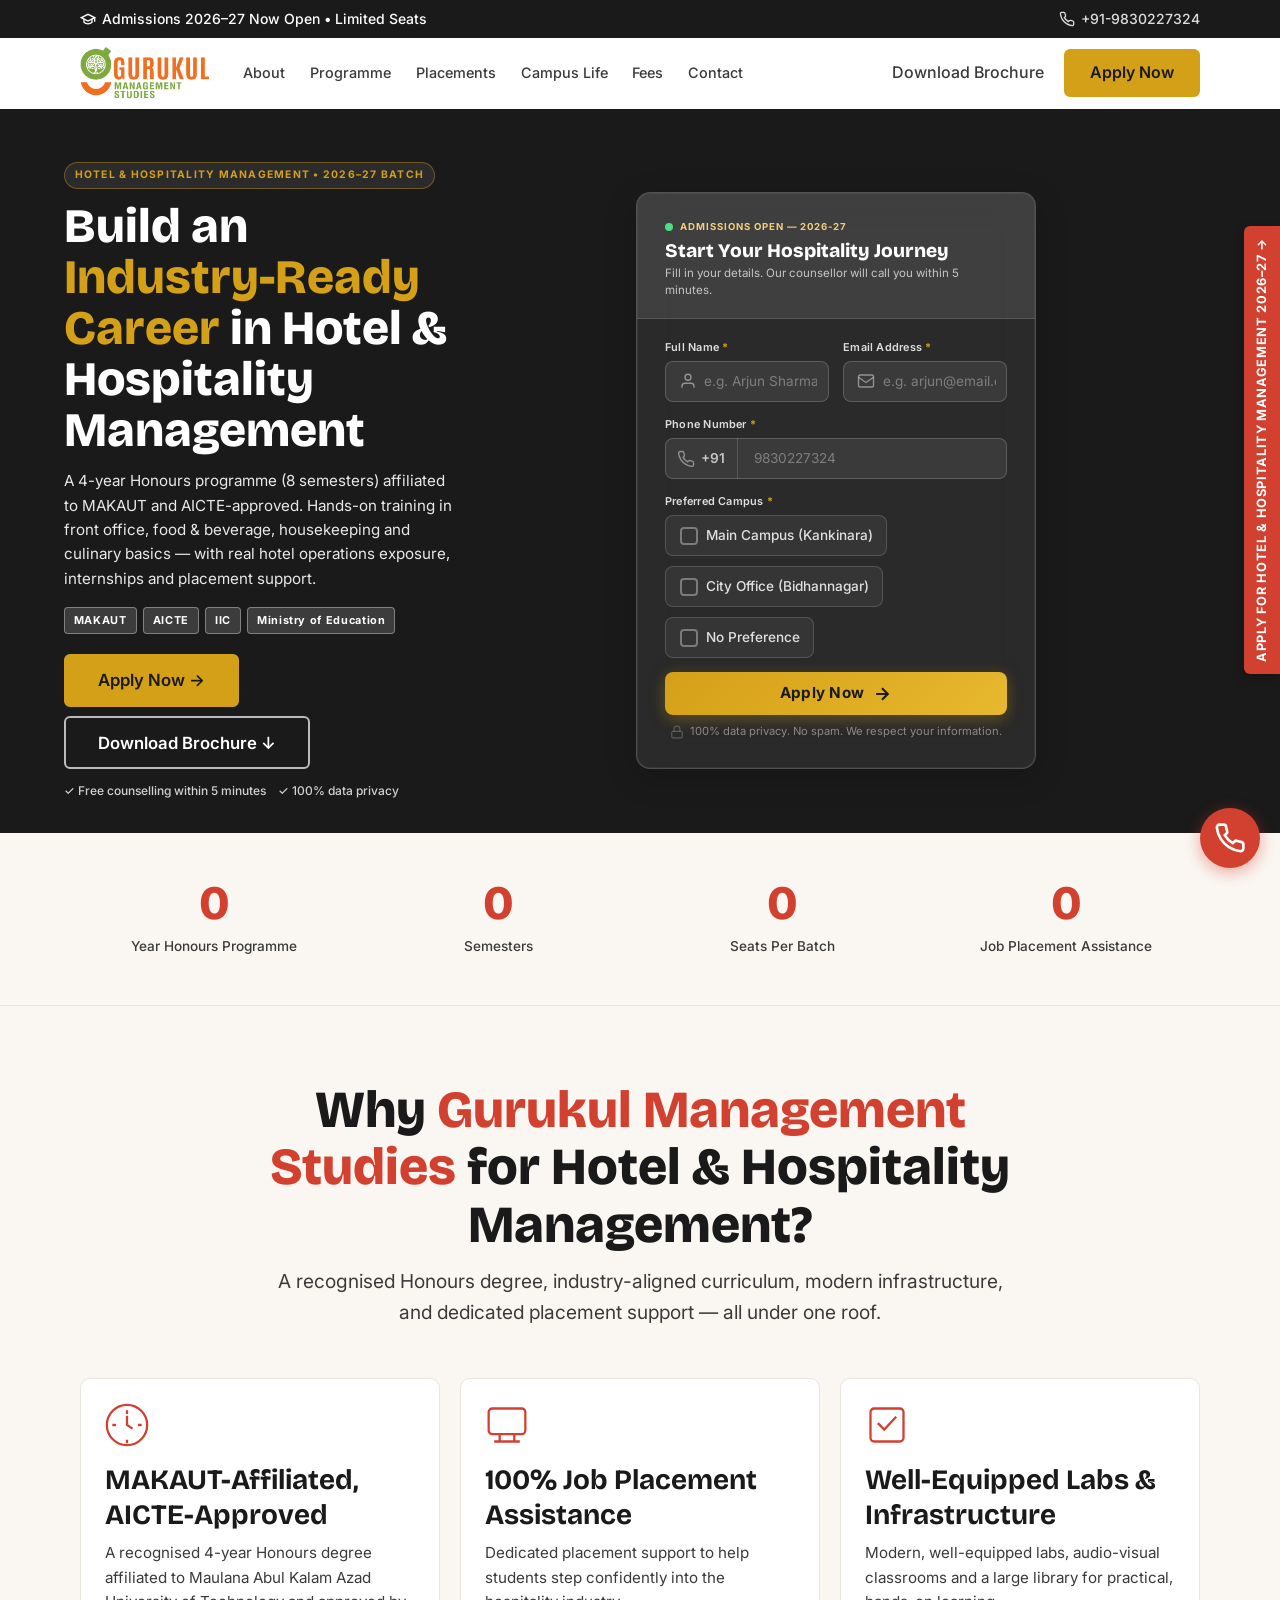
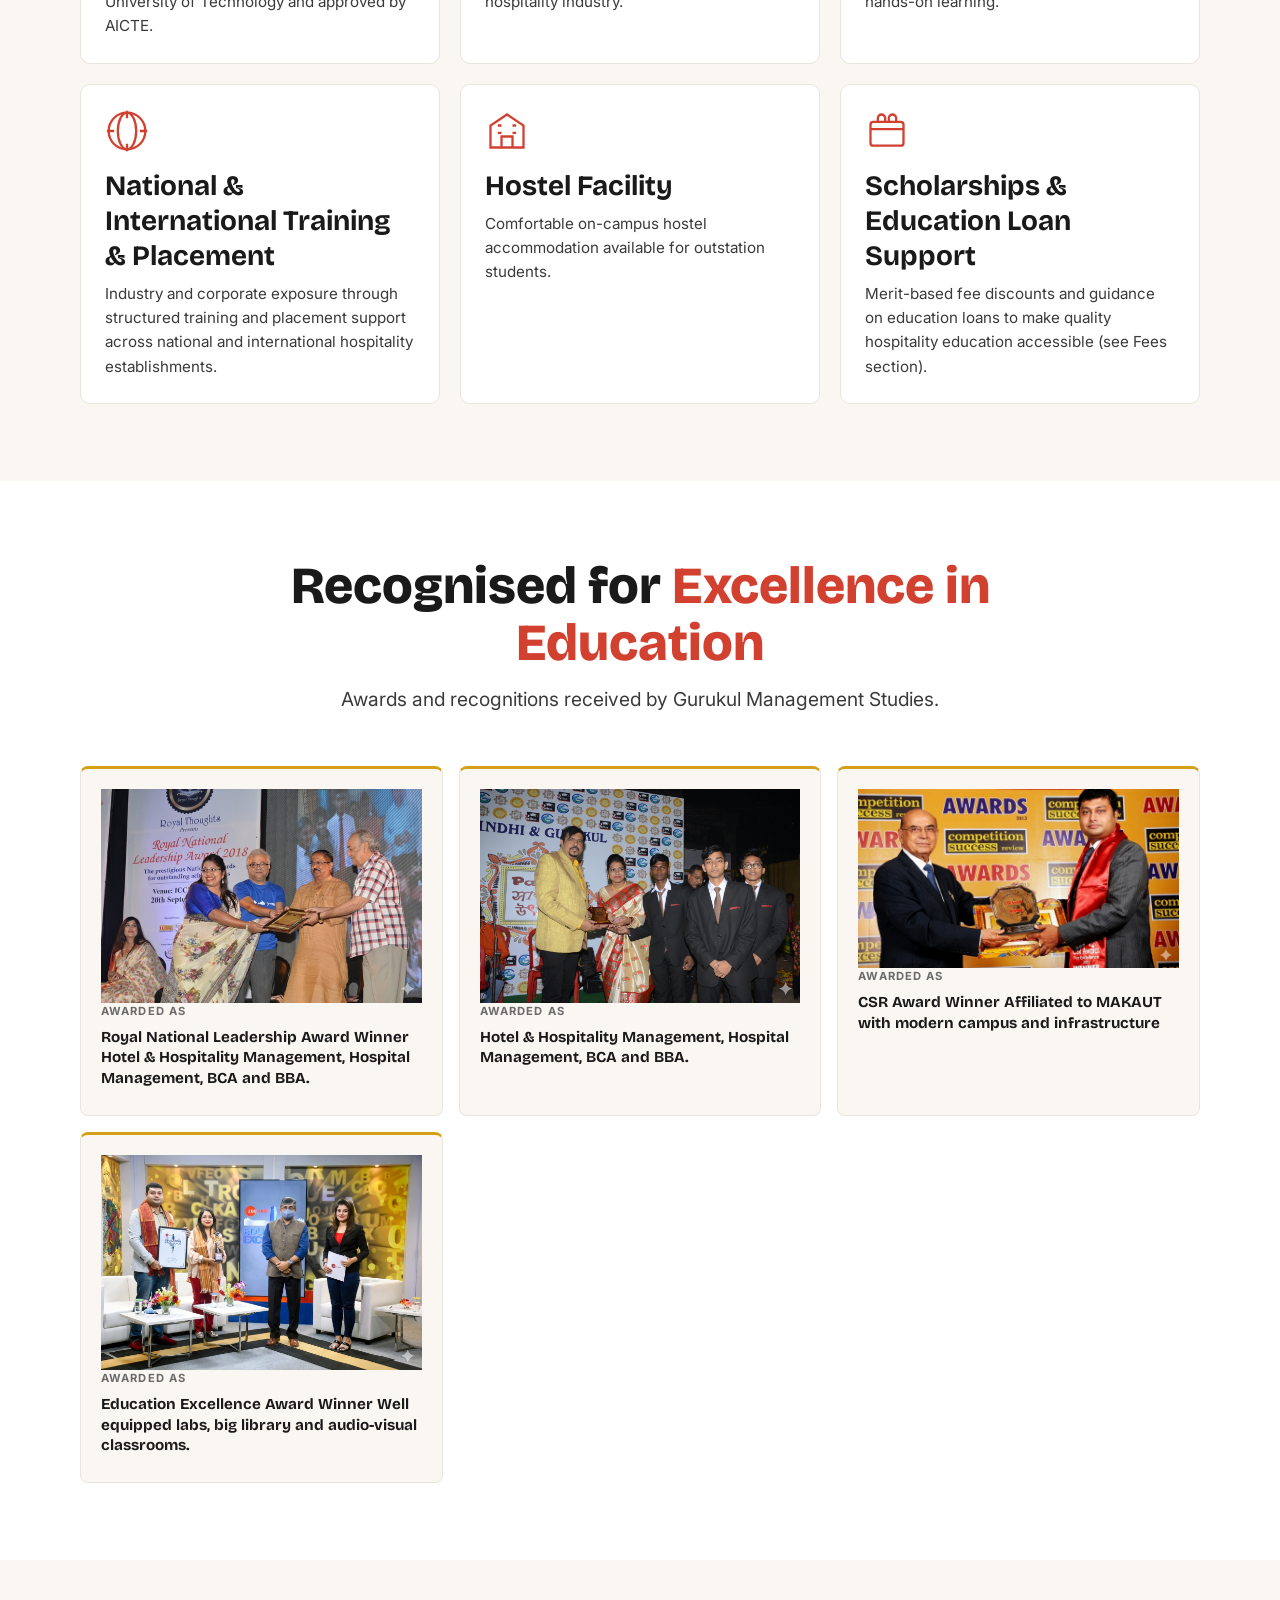
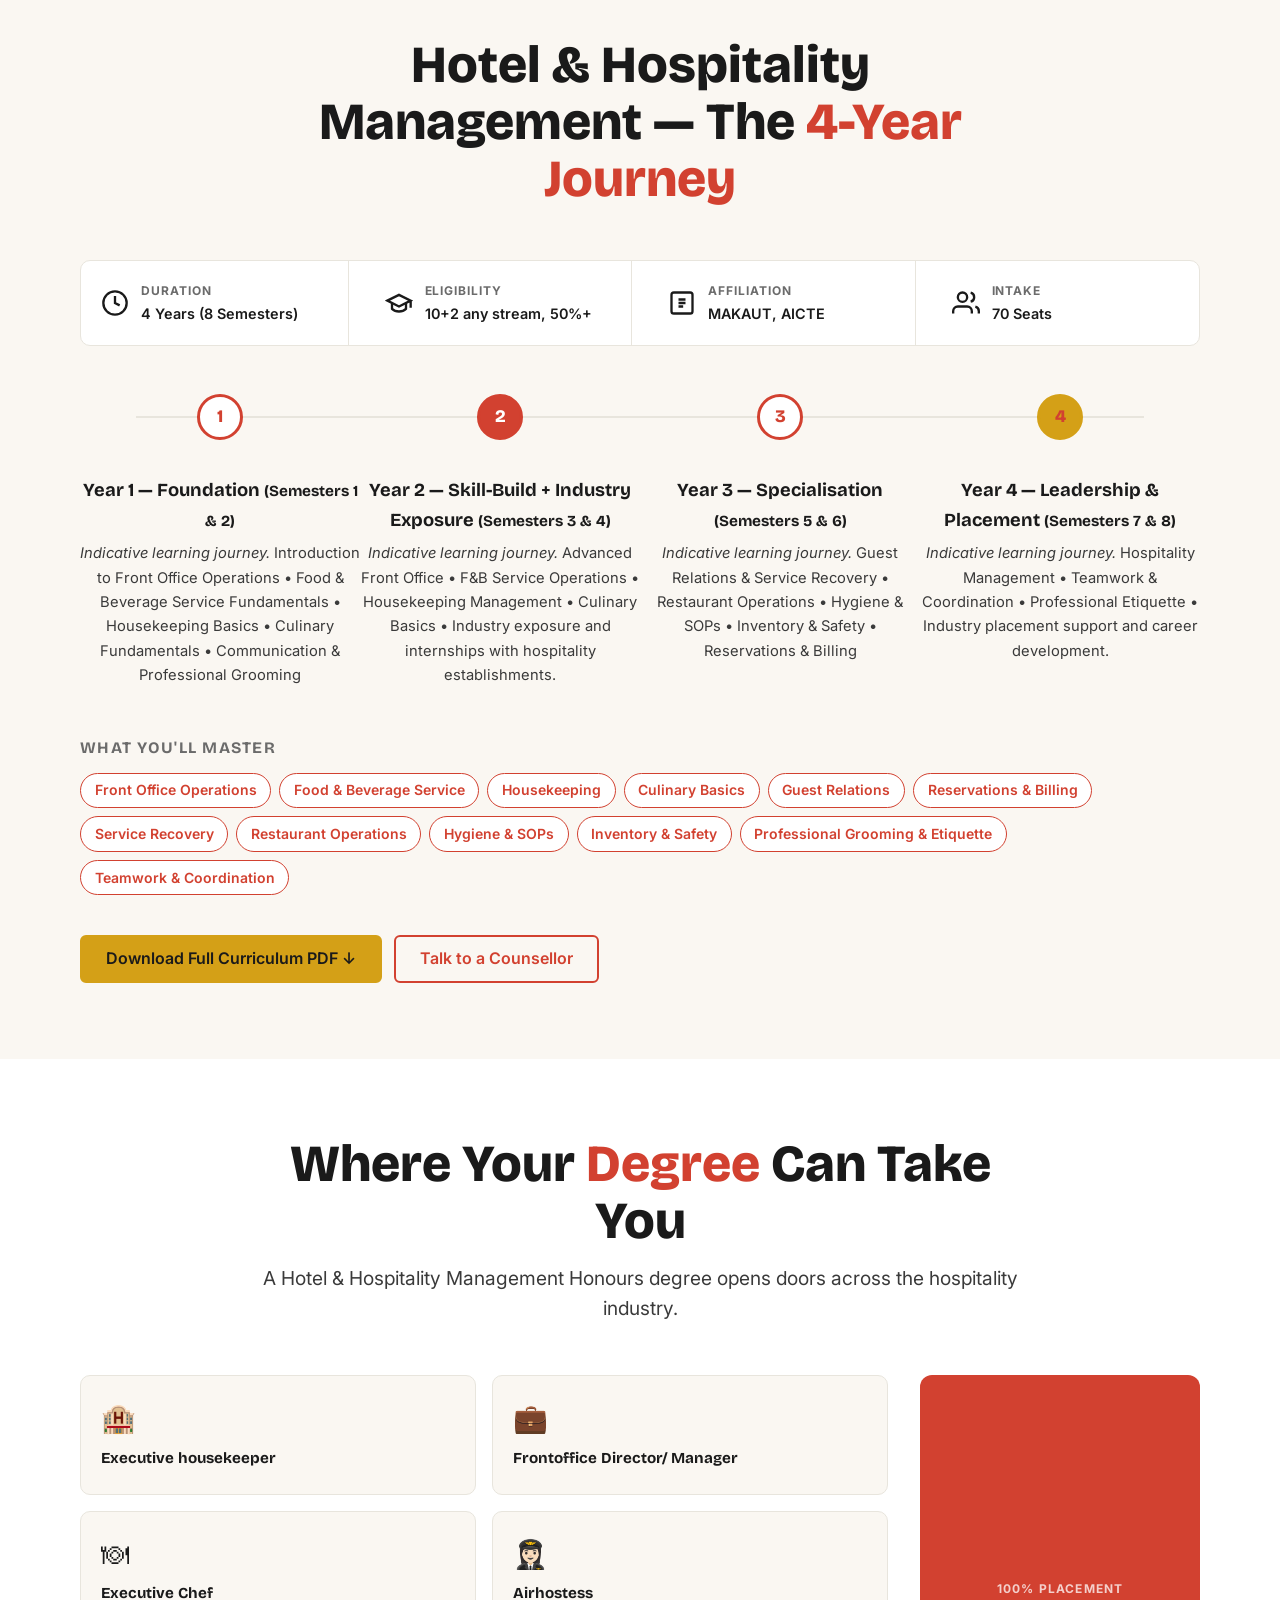
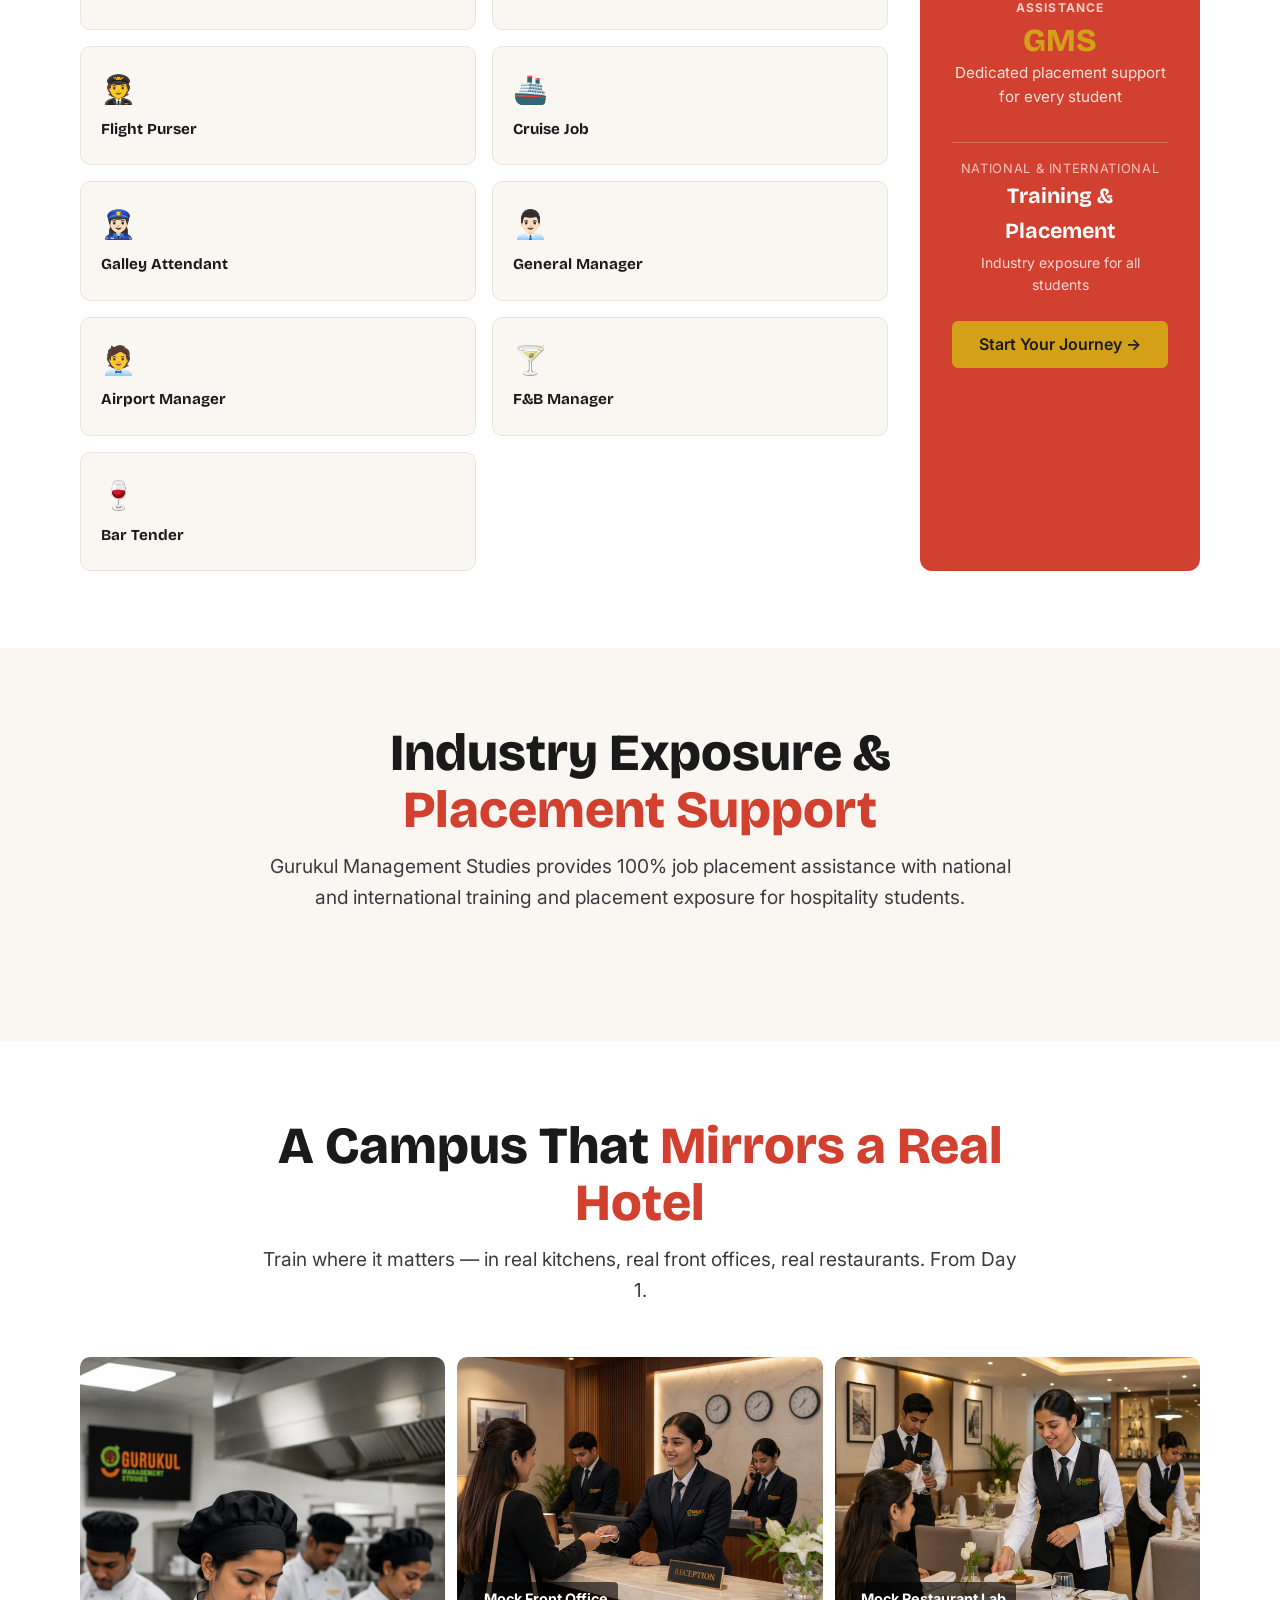
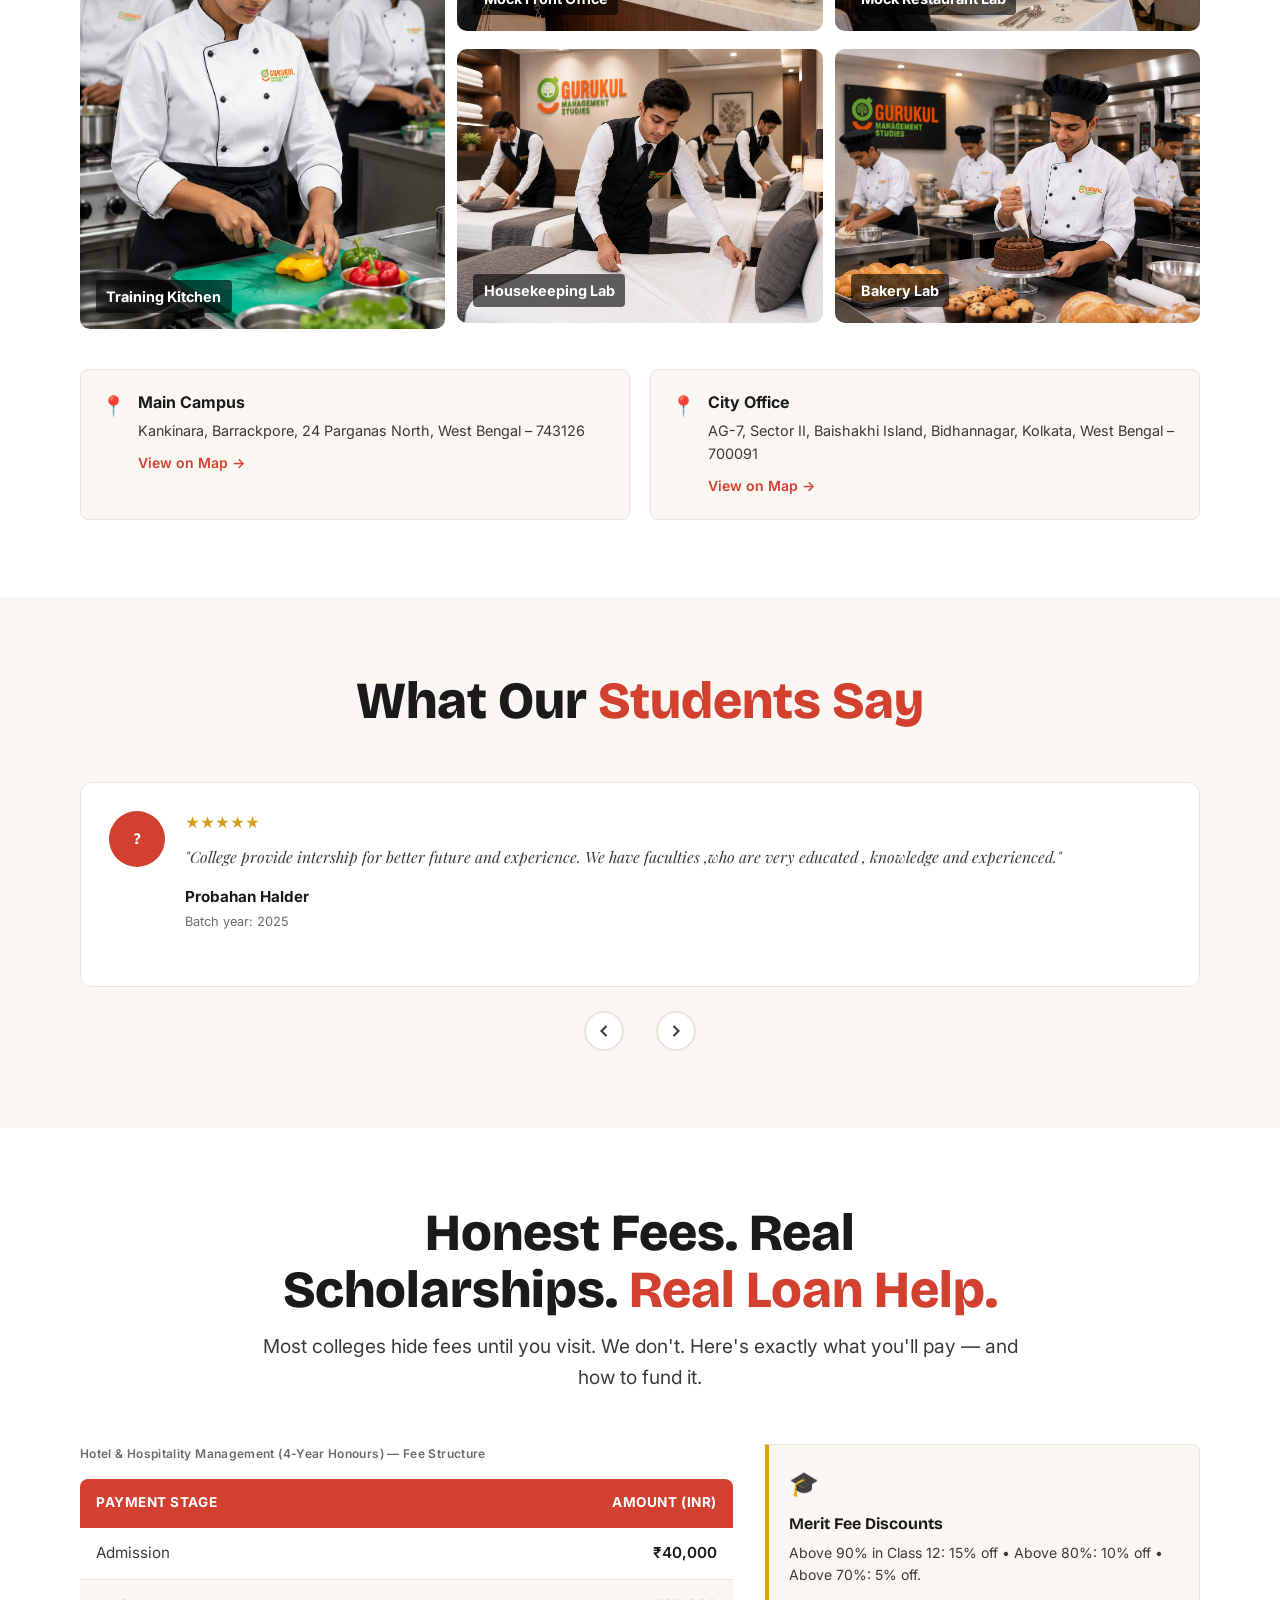
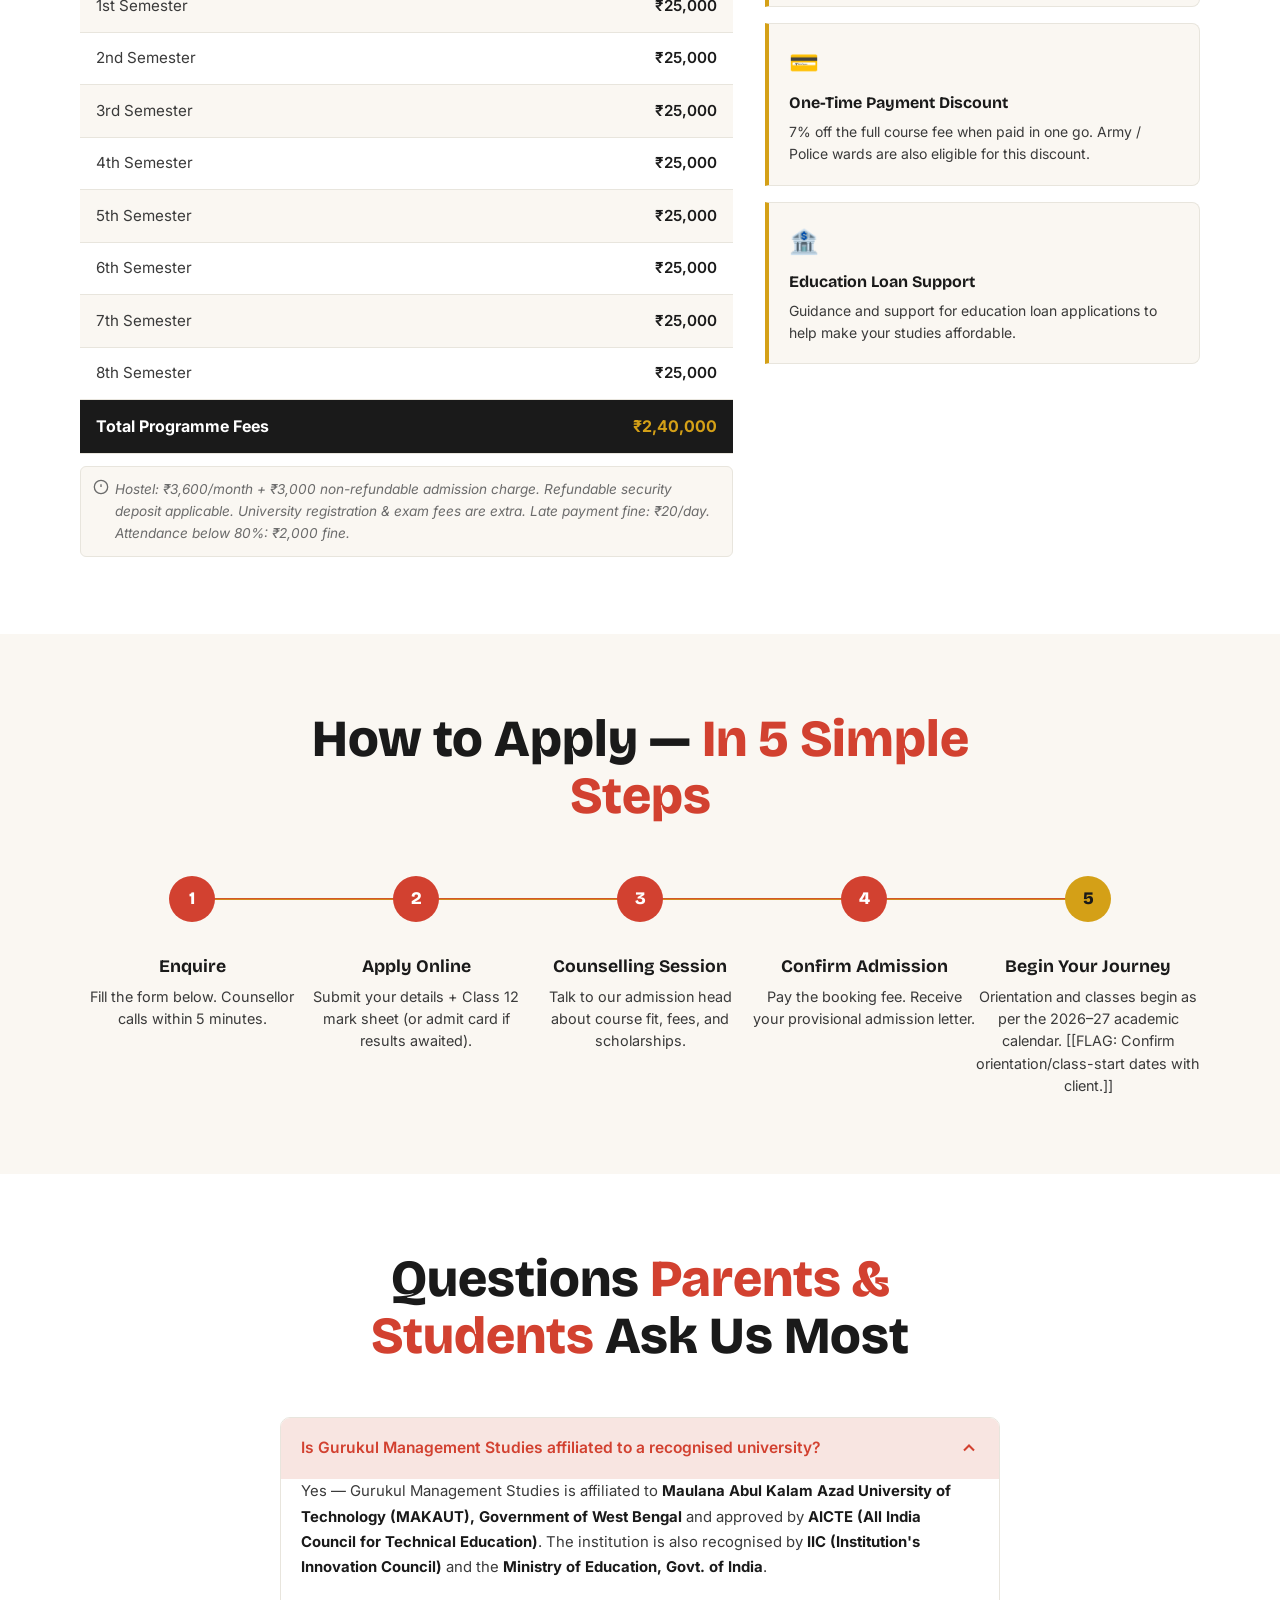
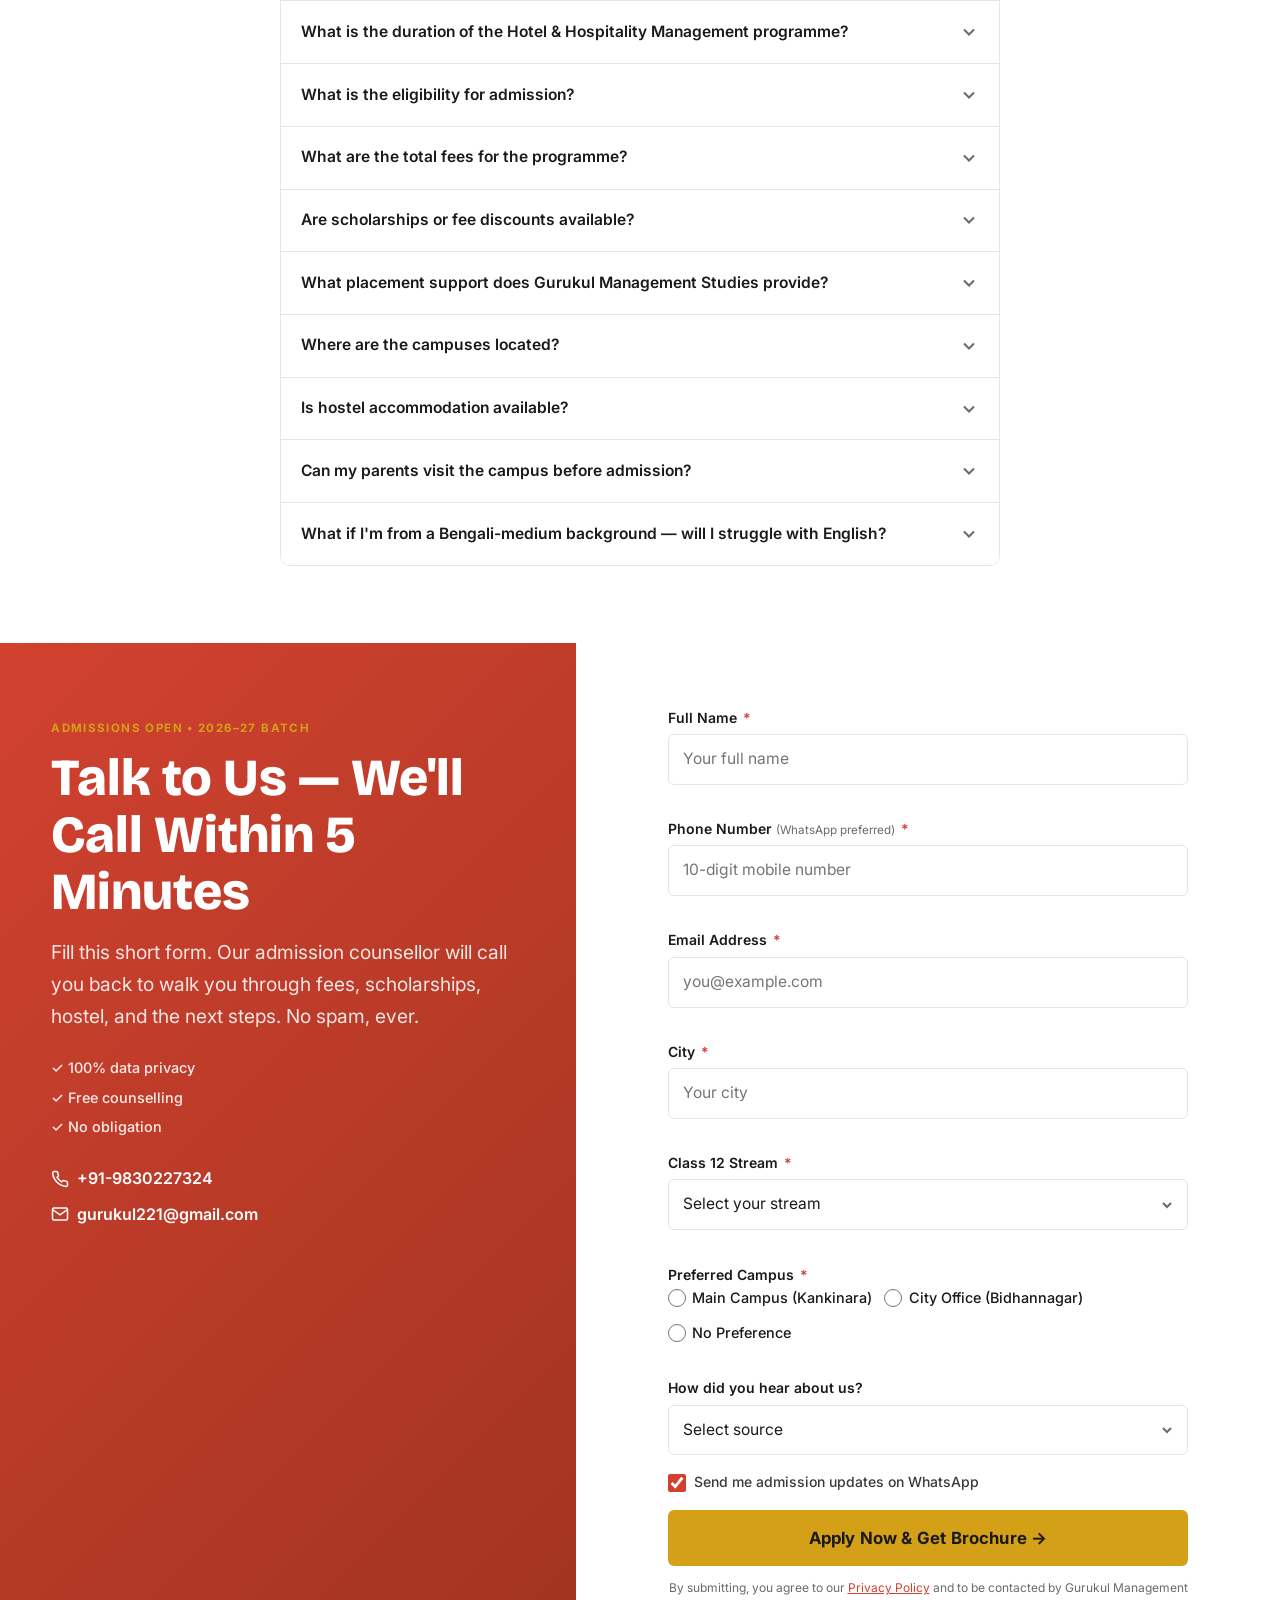
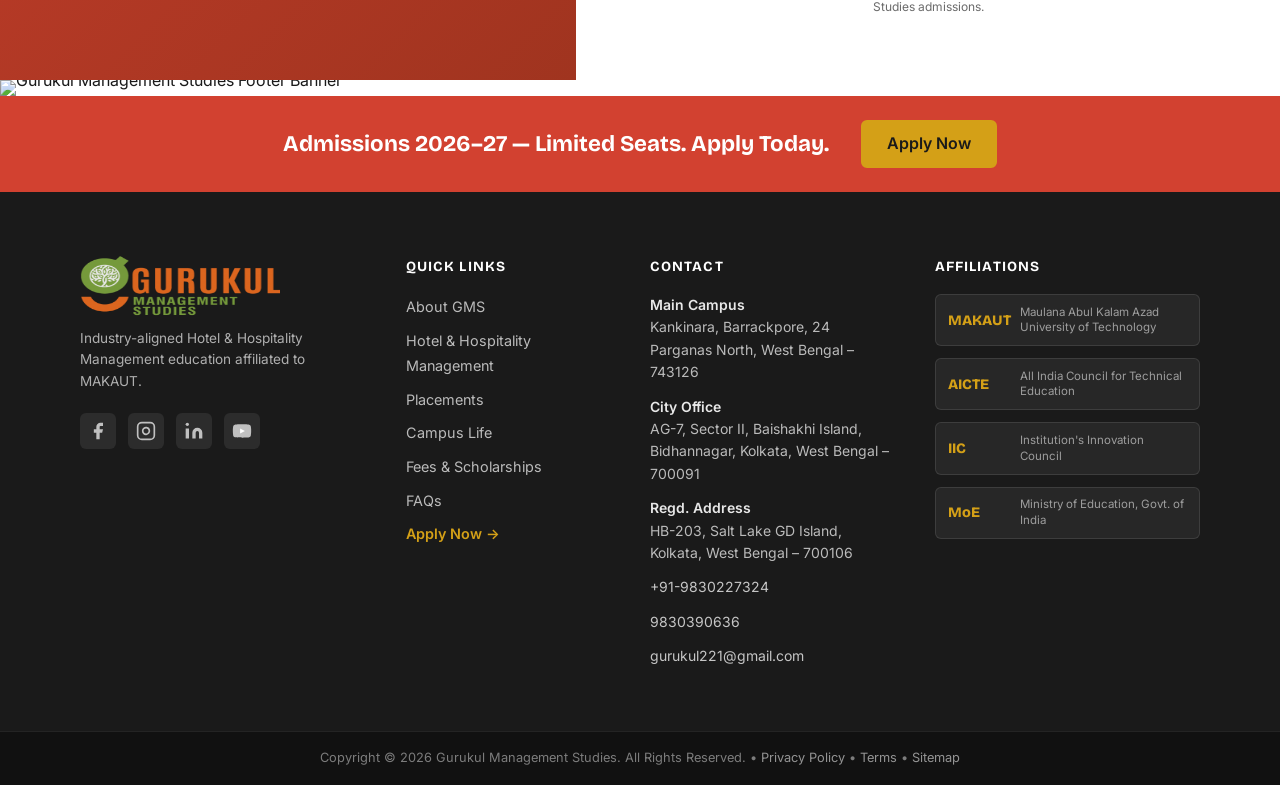
==== commit 25b81474: "2nd Commit" ====
--- a/index.html
+++ b/index.html
@@ -721,37 +721,57 @@
 
             <article class="career-card">
               <span class="career-card__icon" aria-hidden="true">🏨</span>
-              <h3 class="career-card__title">Housekeeping Manager</h3>
+              <h3 class="career-card__title">Executive housekeeper</h3>
+            </article>
+
+            <article class="career-card">
+              <span class="career-card__icon" aria-hidden="true">💼</span>
+              <h3 class="career-card__title">Frontoffice Director/ Manager</h3>
+            </article>
+
+            <article class="career-card">
+              <span class="career-card__icon" aria-hidden="true">🍽</span>
+              <h3 class="career-card__title">Executive Chef</h3>
+            </article>
+
+            <article class="career-card">
+              <span class="career-card__icon" aria-hidden="true">👩🏻‍✈️</span>
+              <h3 class="career-card__title">Airhostess</h3>
+            </article>
+
+            <article class="career-card">
+              <span class="career-card__icon" aria-hidden="true">🧑‍✈️</span>
+              <h3 class="career-card__title">Flight Purser</h3>
+            </article>
+
+            <article class="career-card">
+              <span class="career-card__icon" aria-hidden="true">🚢</span>
+              <h3 class="career-card__title">Cruise Job</h3>
+            </article>
+
+            <article class="career-card">
+              <span class="career-card__icon" aria-hidden="true">👮🏻‍♀️</span>
+              <h3 class="career-card__title">Galley Attendant</h3>
+            </article>
+
+            <article class="career-card">
+              <span class="career-card__icon" aria-hidden="true">👨🏻‍💼</span>
+              <h3 class="career-card__title">General Manager</h3>
+            </article>
+
+            <article class="career-card">
+              <span class="career-card__icon" aria-hidden="true">🧑‍💼</span>
+              <h3 class="career-card__title">Airport Manager</h3>
+            </article>
+
+            <article class="career-card">
+              <span class="career-card__icon" aria-hidden="true">🍸</span>
+              <h3 class="career-card__title">F&B Manager</h3>
             </article>
 
             <article class="career-card">
               <span class="career-card__icon" aria-hidden="true">🍷</span>
-              <h3 class="career-card__title">Sommelier</h3>
-            </article>
-
-            <article class="career-card">
-              <span class="career-card__icon" aria-hidden="true">🍽</span>
-              <h3 class="career-card__title">Catering Manager</h3>
-            </article>
-
-            <article class="career-card">
-              <span class="career-card__icon" aria-hidden="true">🥘</span>
-              <h3 class="career-card__title">Food Service Director</h3>
-            </article>
-
-            <article class="career-card">
-              <span class="career-card__icon" aria-hidden="true">🎉</span>
-              <h3 class="career-card__title">Special Events Manager</h3>
-            </article>
-
-            <article class="career-card">
-              <span class="career-card__icon" aria-hidden="true">🏢</span>
-              <h3 class="career-card__title">Conference Center Manager</h3>
-            </article>
-
-            <article class="career-card">
-              <span class="career-card__icon" aria-hidden="true">🌟</span>
-              <h3 class="career-card__title">General Manager</h3>
+              <h3 class="career-card__title">Bar Tender</h3>
             </article>
 
           </div>
@@ -949,7 +969,7 @@
               <div class="testimonial-card__body">
                 <div class="testimonial-card__stars" aria-label="5 out of 5 stars">★★★★★</div>
                 <blockquote class="testimonial-card__quote">
-                  "Being a student of Gurukul college I feel blessed that I got an opportunity to be here in the institute. Hotel and hospital management faculties r very qualified and good."
+                  "Being a student of Gurukul college I feel blessed that I got an opportunity to be here in the institute. Hotel and hospitality management faculties r very qualified and good."
                 </blockquote>
                 <footer class="testimonial-card__footer">
                   <strong class="testimonial-card__name">Sumita Sen</strong>
@@ -1207,7 +1227,7 @@
               </svg>
             </button>
             <div class="faq-answer faq-answer--hidden" id="faq-answer-2" role="region" hidden>
-              <p>The Hotel &amp; Hospitality Management (Honours) programme is a <strong>4-year, 8-semester</strong> undergraduate degree with an intake of 70 seats per batch, affiliated to MAKAUT and AICTE-approved.</p>
+              <p>The Hotel &amp; Hospitality Management (Honours) programme is a <strong>4-year, 8-semester</strong> undergraduate degree with an intake of 70 seats per batch, affiliated to MAKAUT and AICTE-approved. <strong>We have other courses also: 3-year degree course, 2-year diploma course, 1-year certificate course</strong>.</p>
             </div>
           </div>
 
@@ -1583,7 +1603,7 @@
                 <a href="tel:+919830227324" class="footer-address__link" data-track="phone_click">+91-9830227324</a>
               </p>
               <p>
-                <a href="tel:8240842519" class="footer-address__link">8240842519</a>
+                <a href="tel:8240842519" class="footer-address__link">9830390636</a>
               </p>
               <p>
                 <a href="mailto:gurukul221@gmail.com" class="footer-address__link">gurukul221@gmail.com</a>
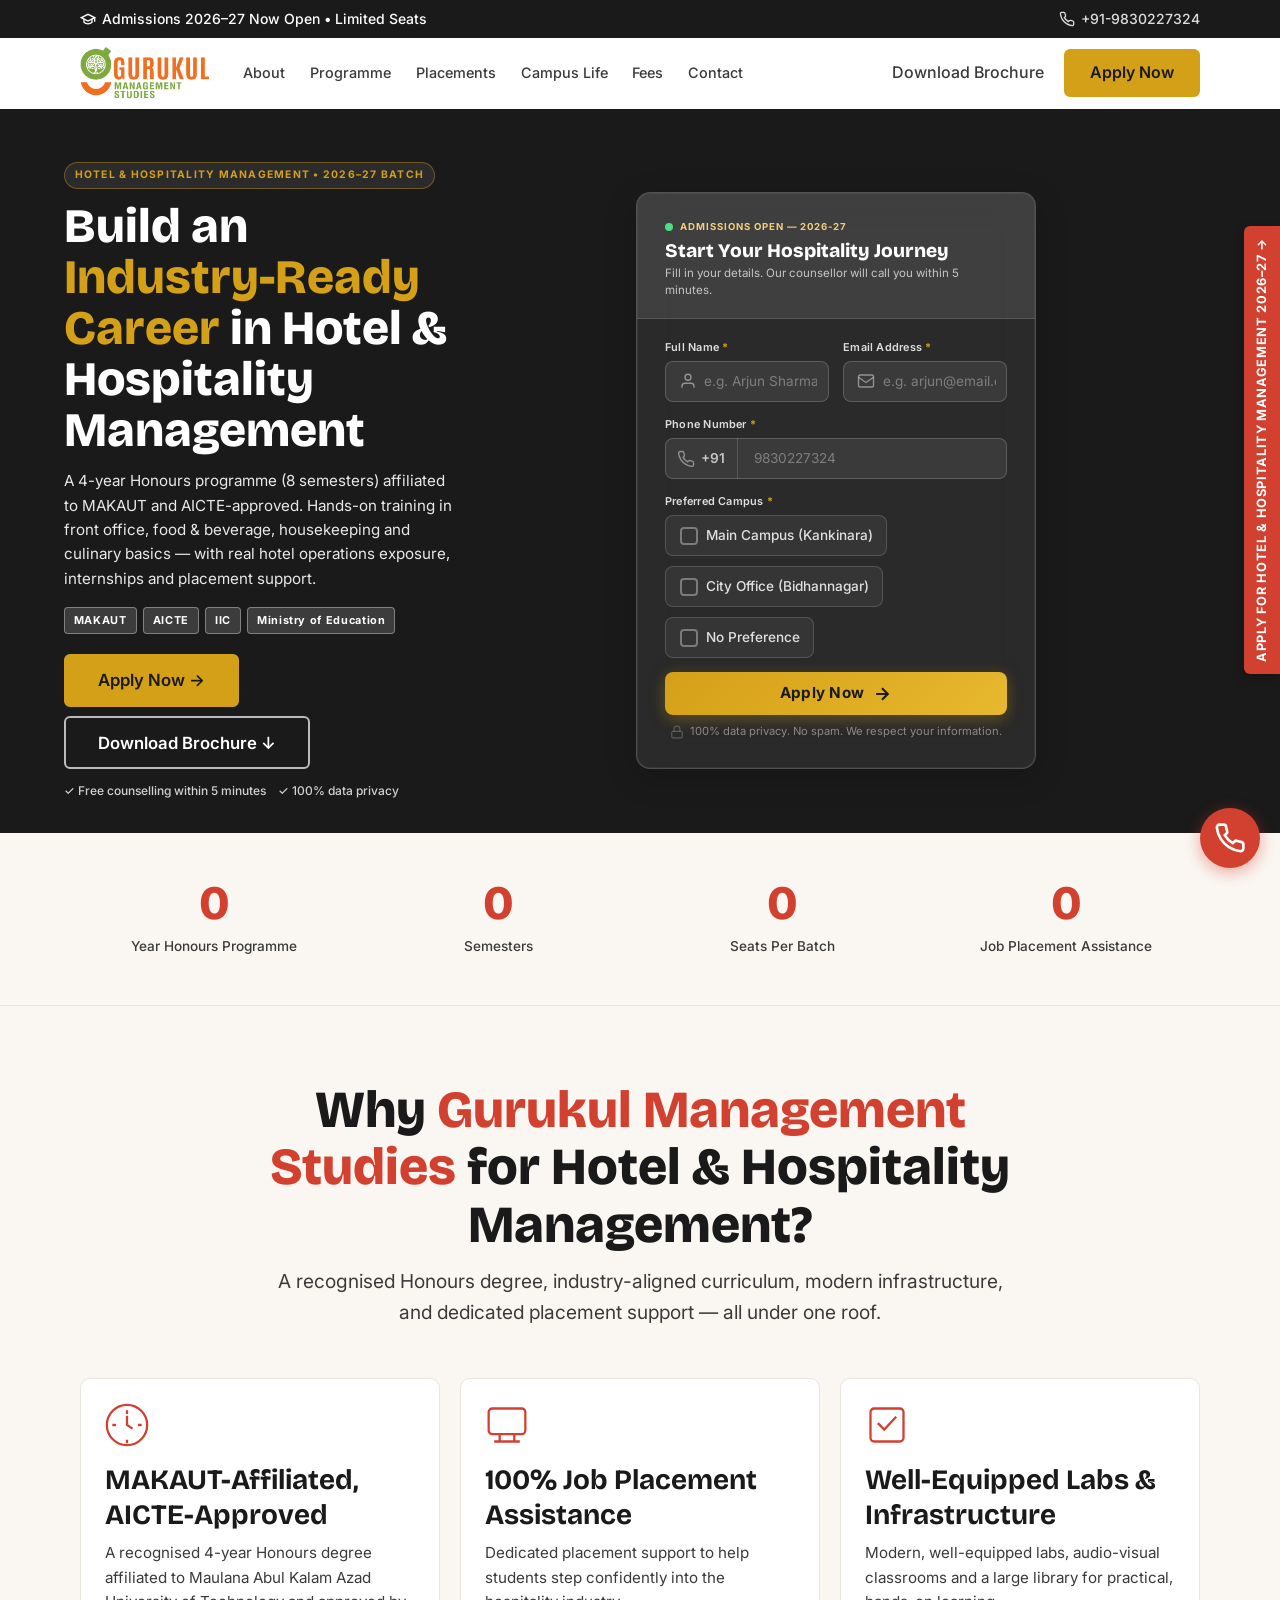
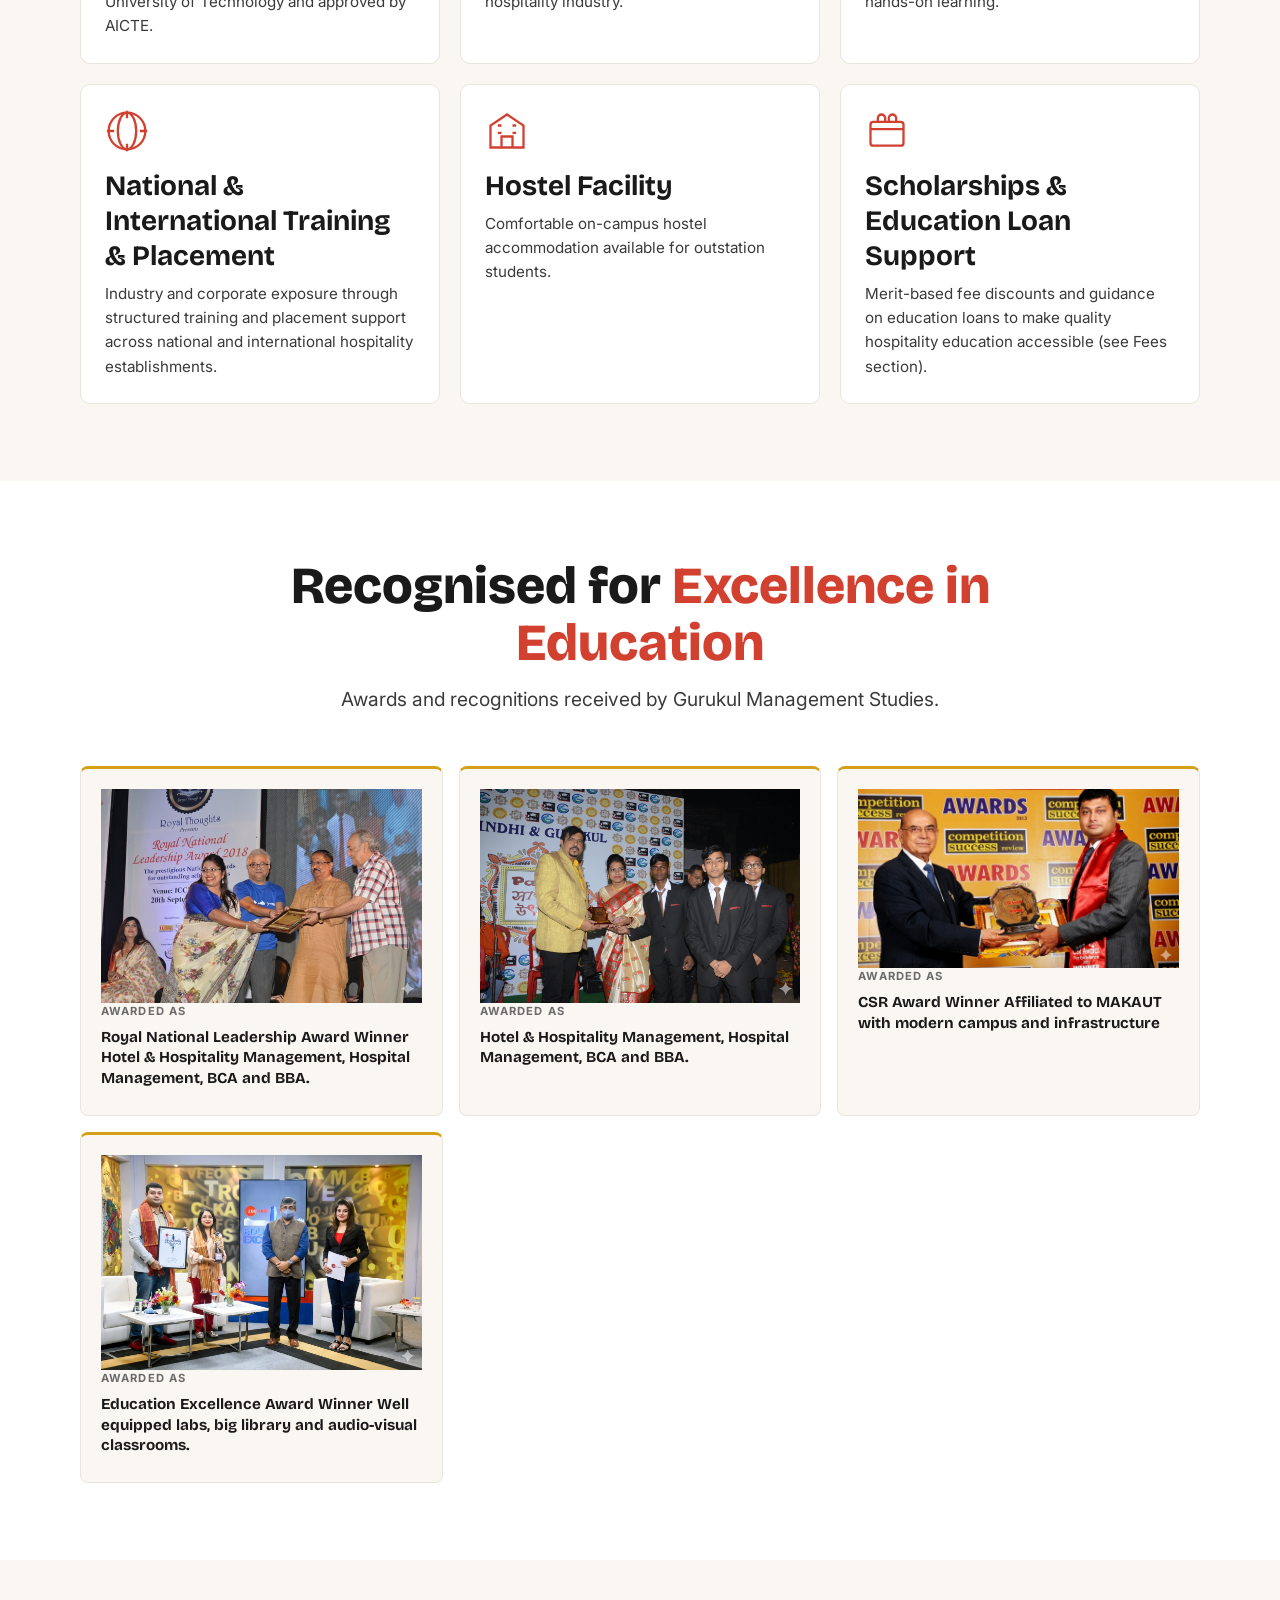
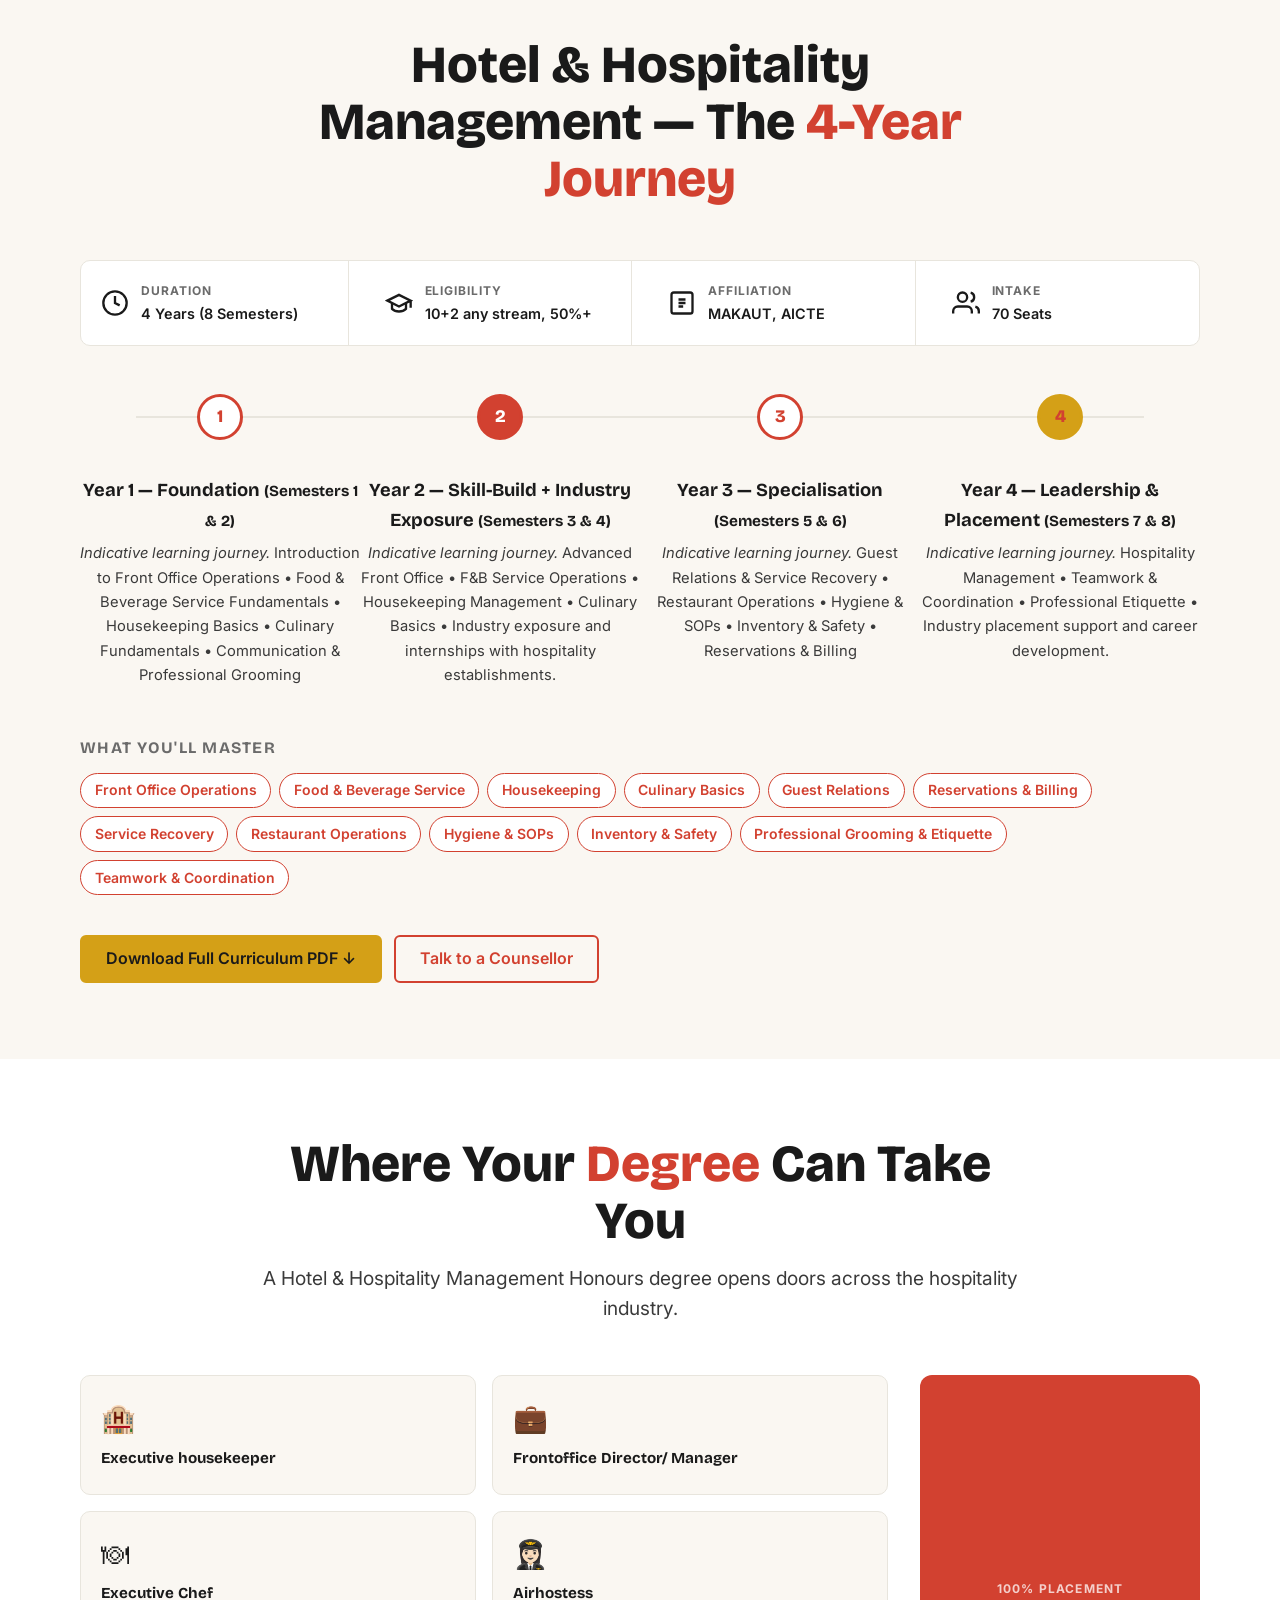
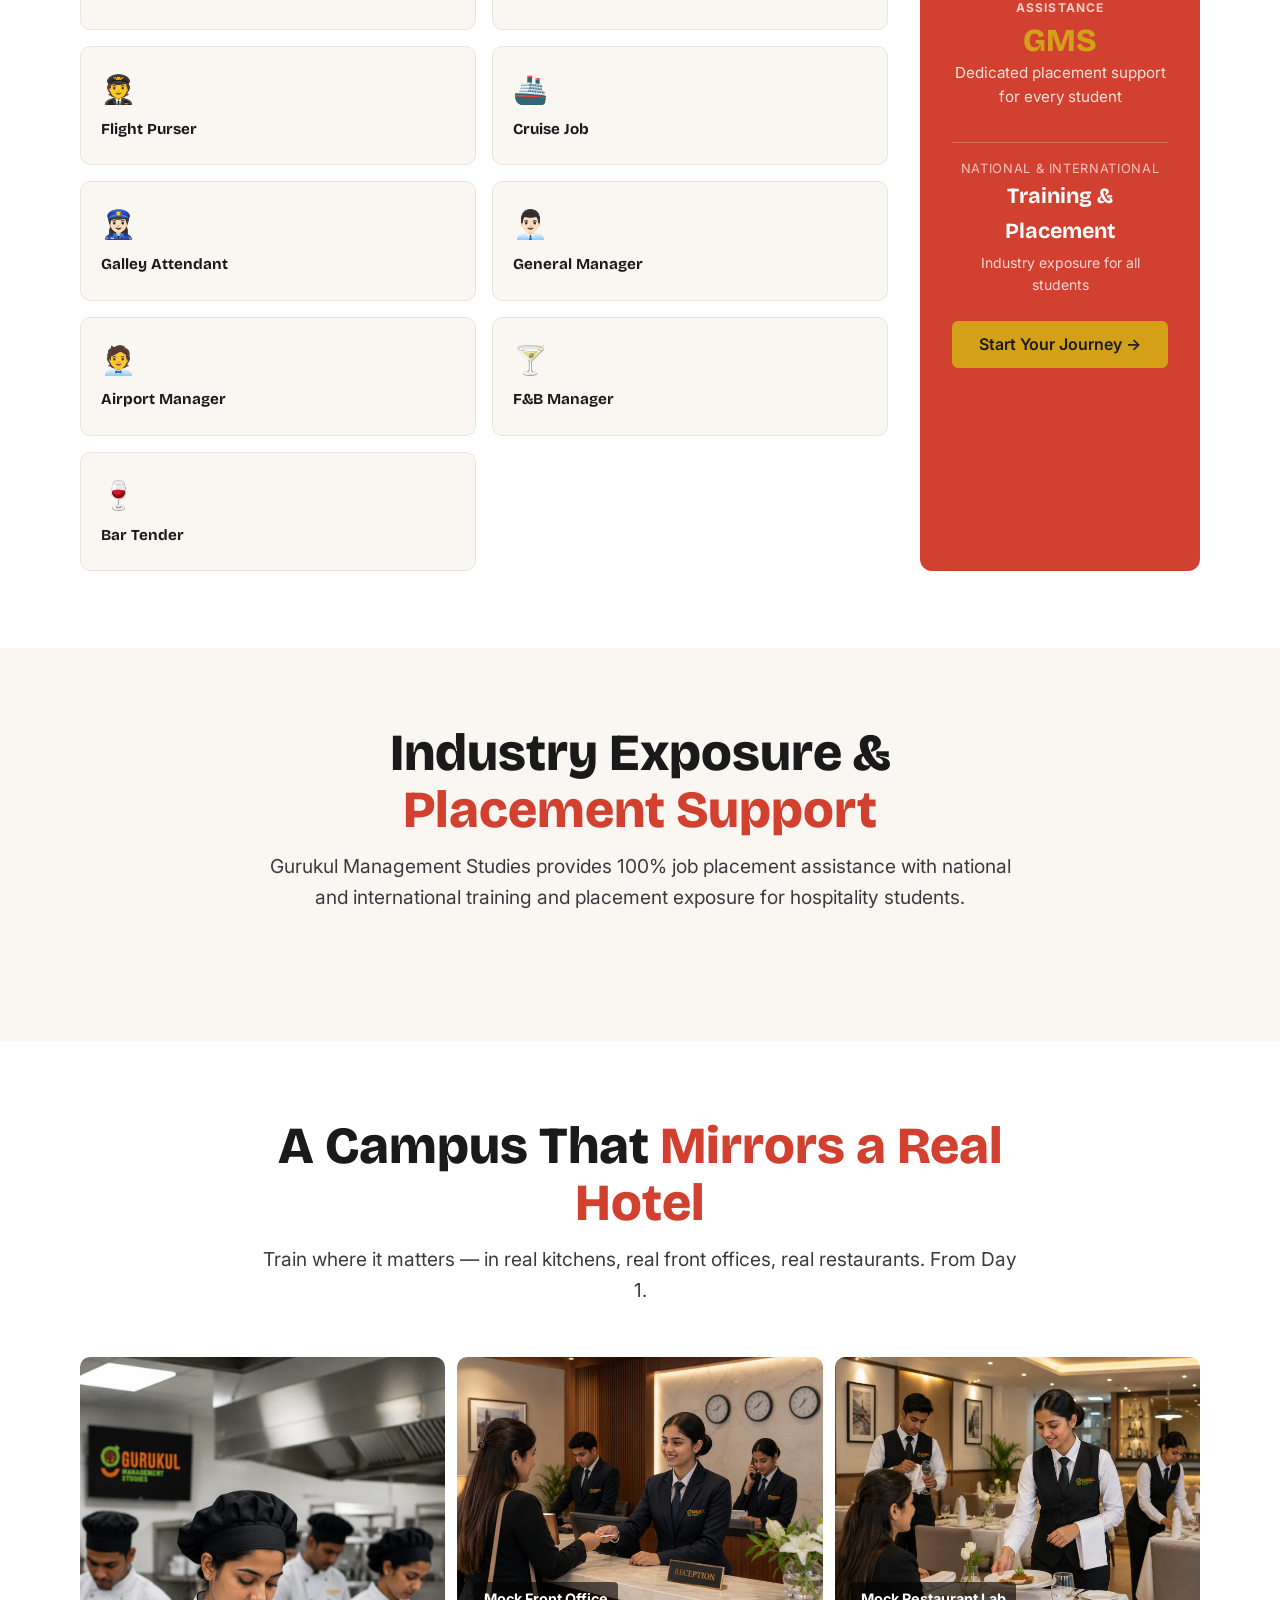
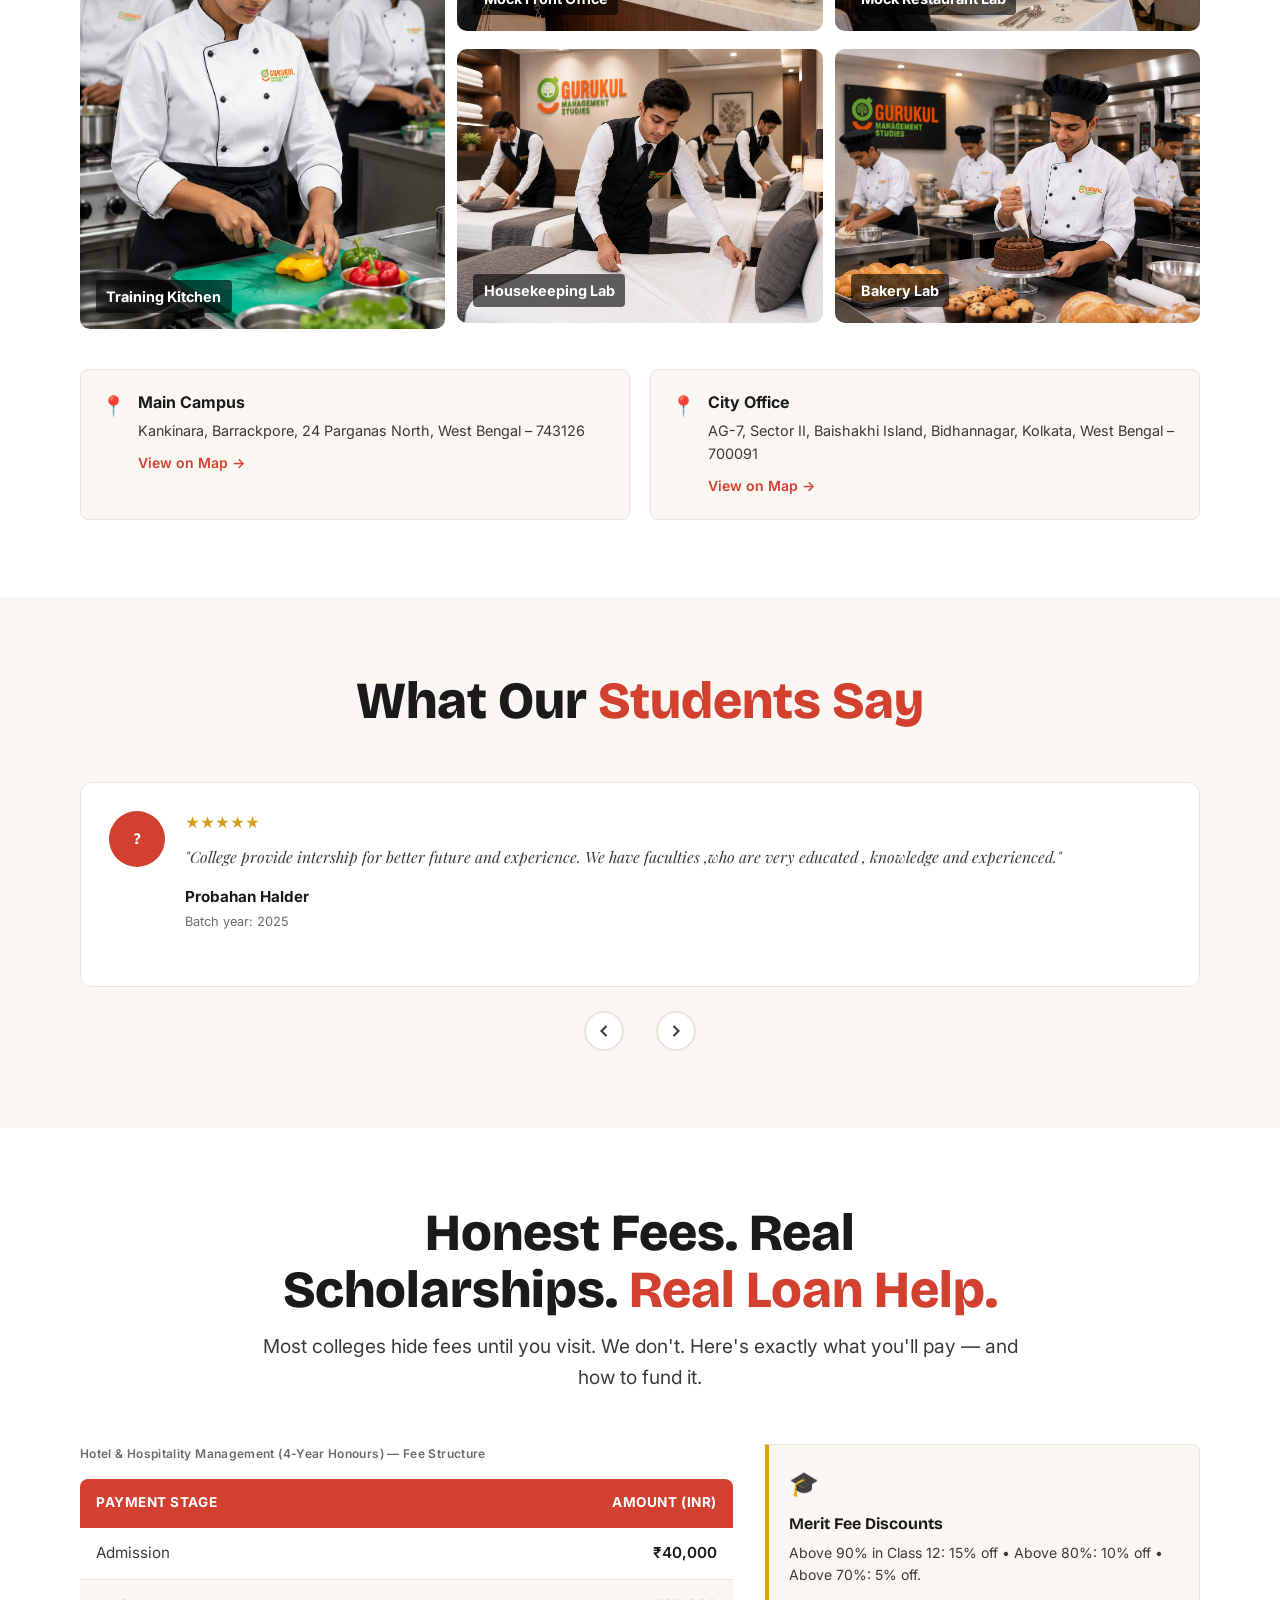
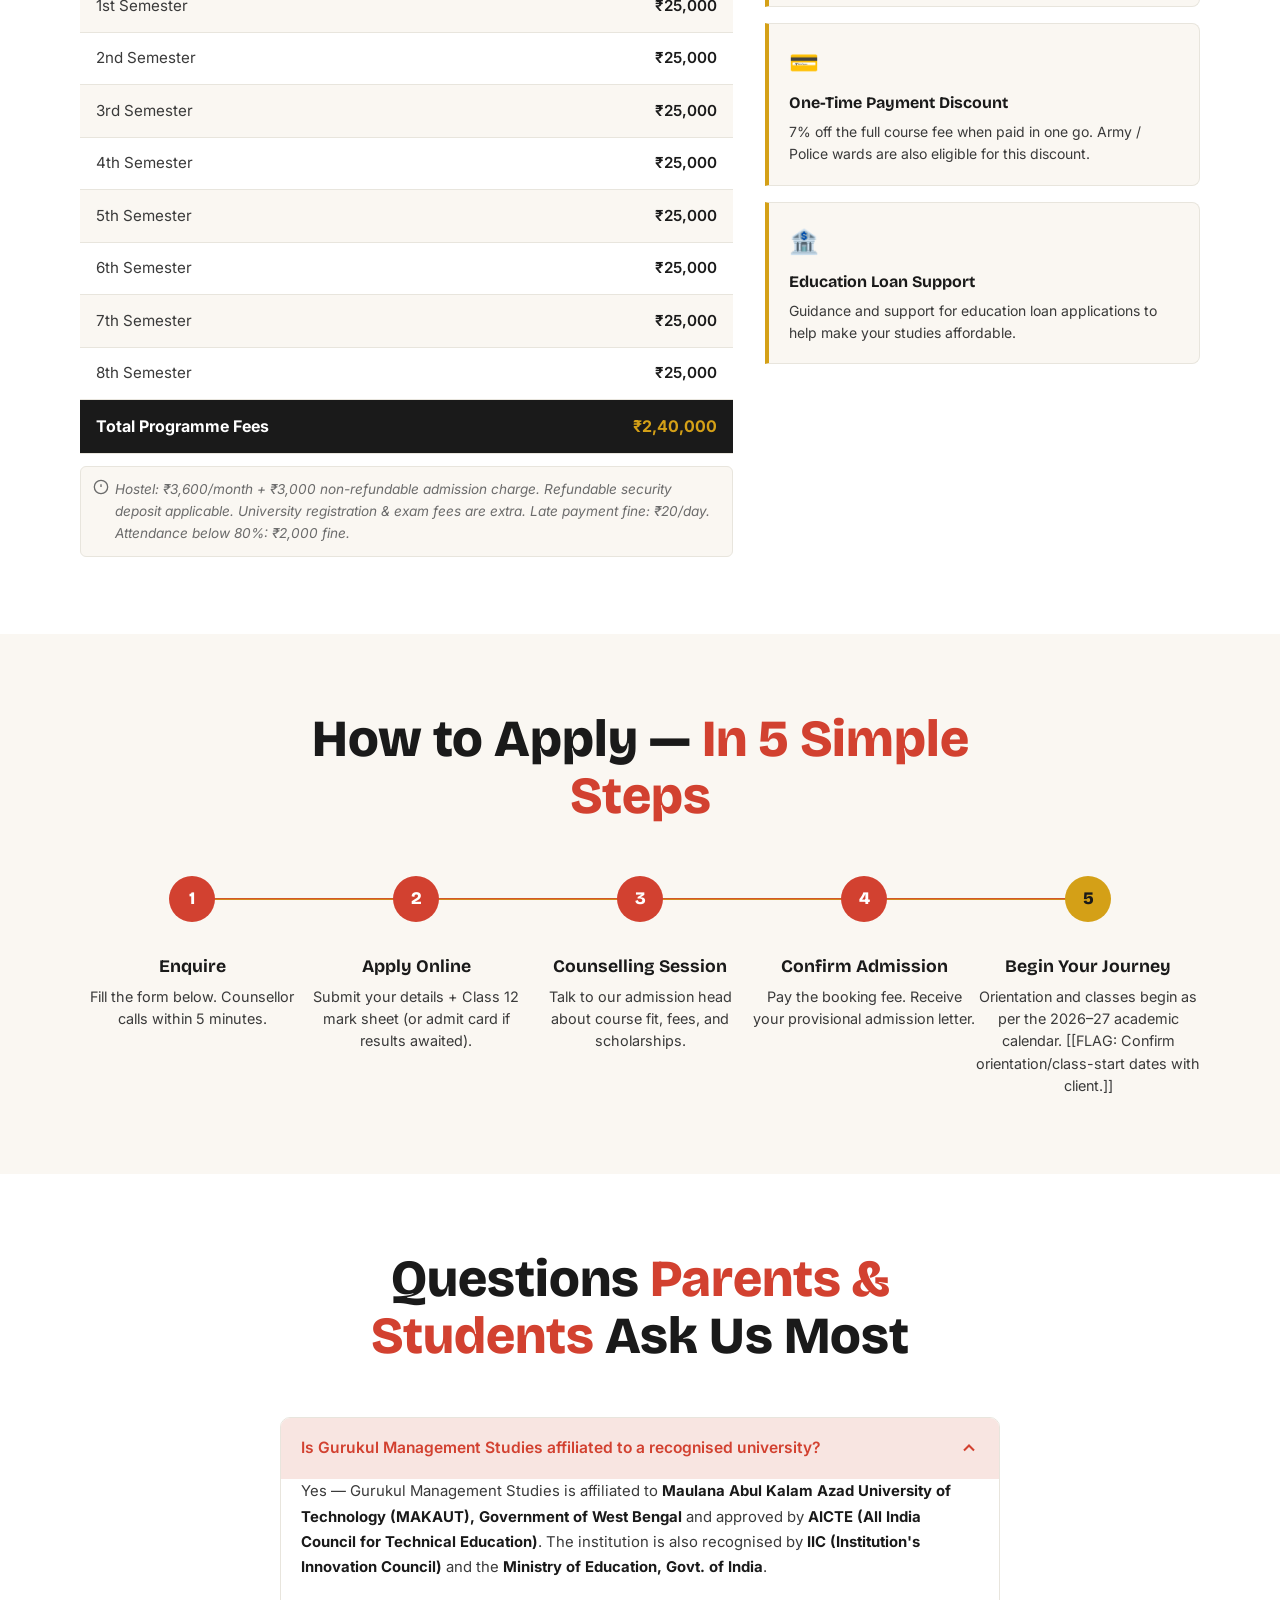
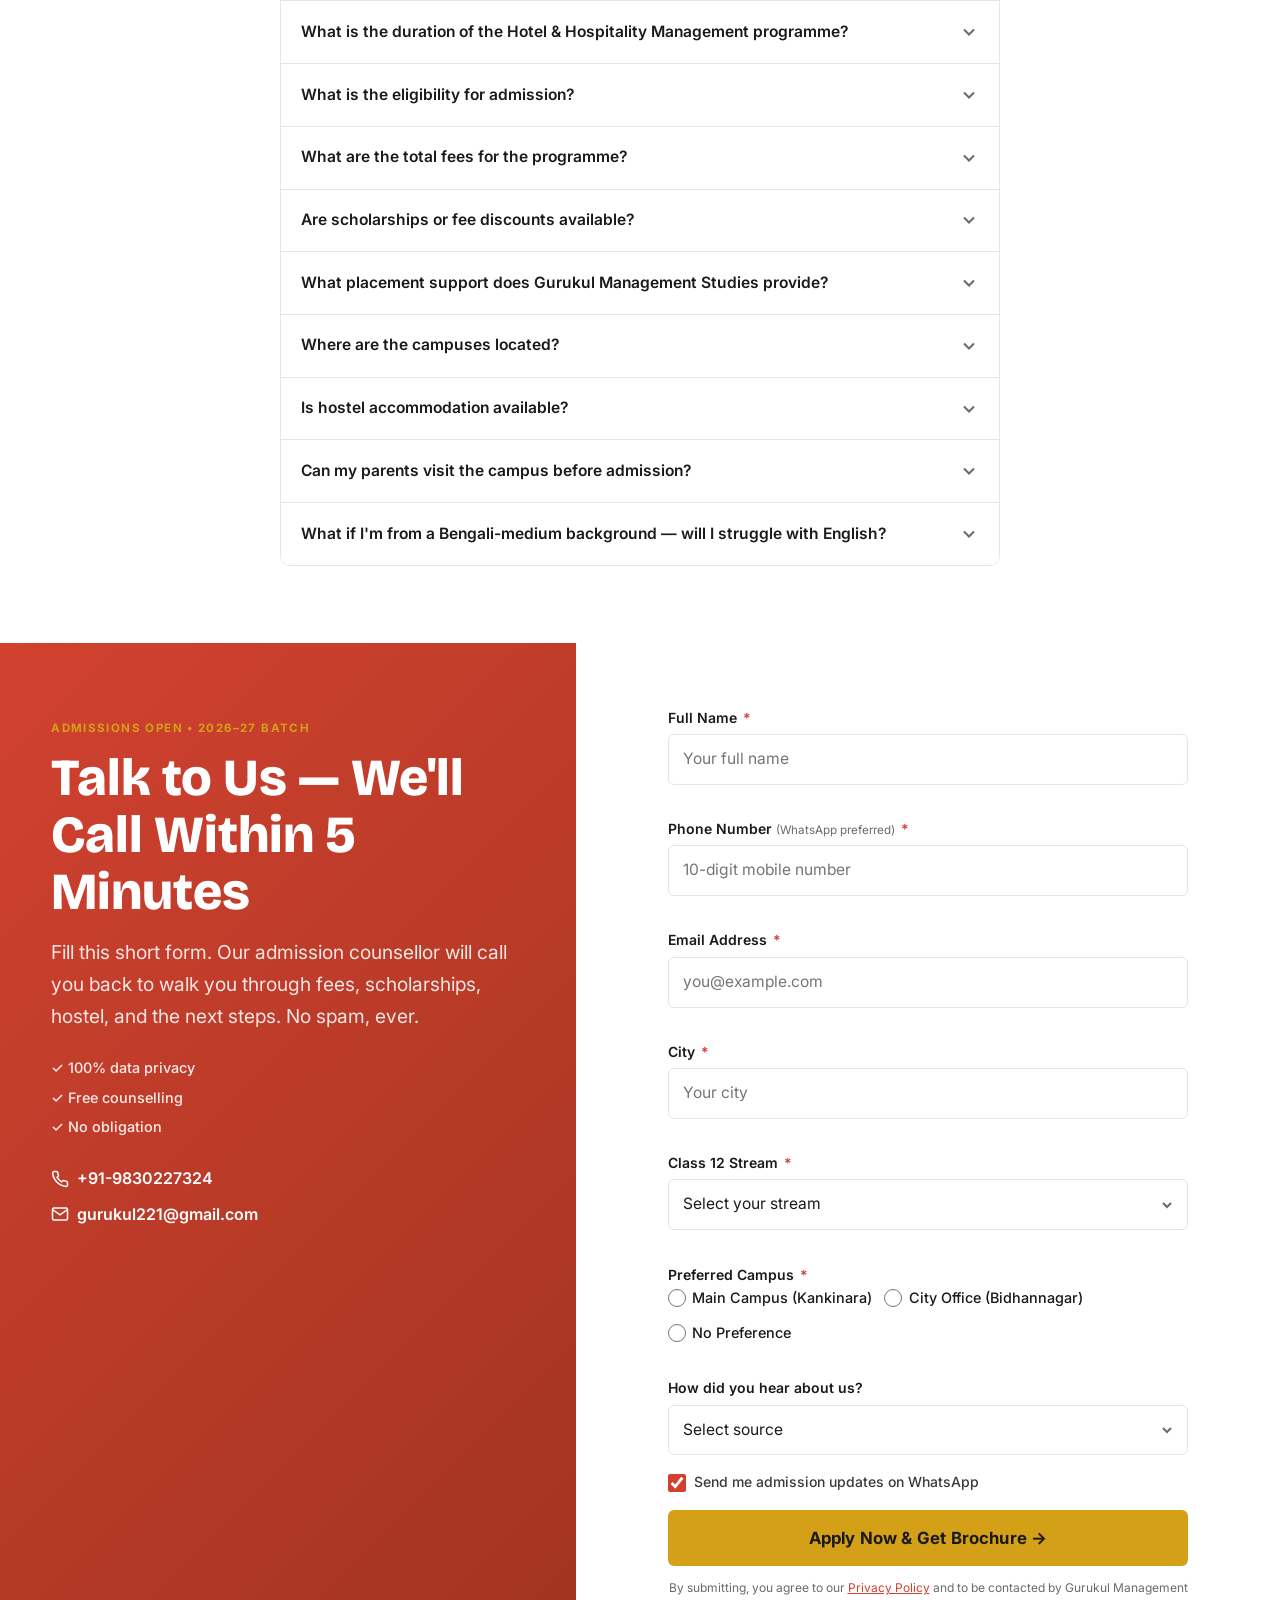
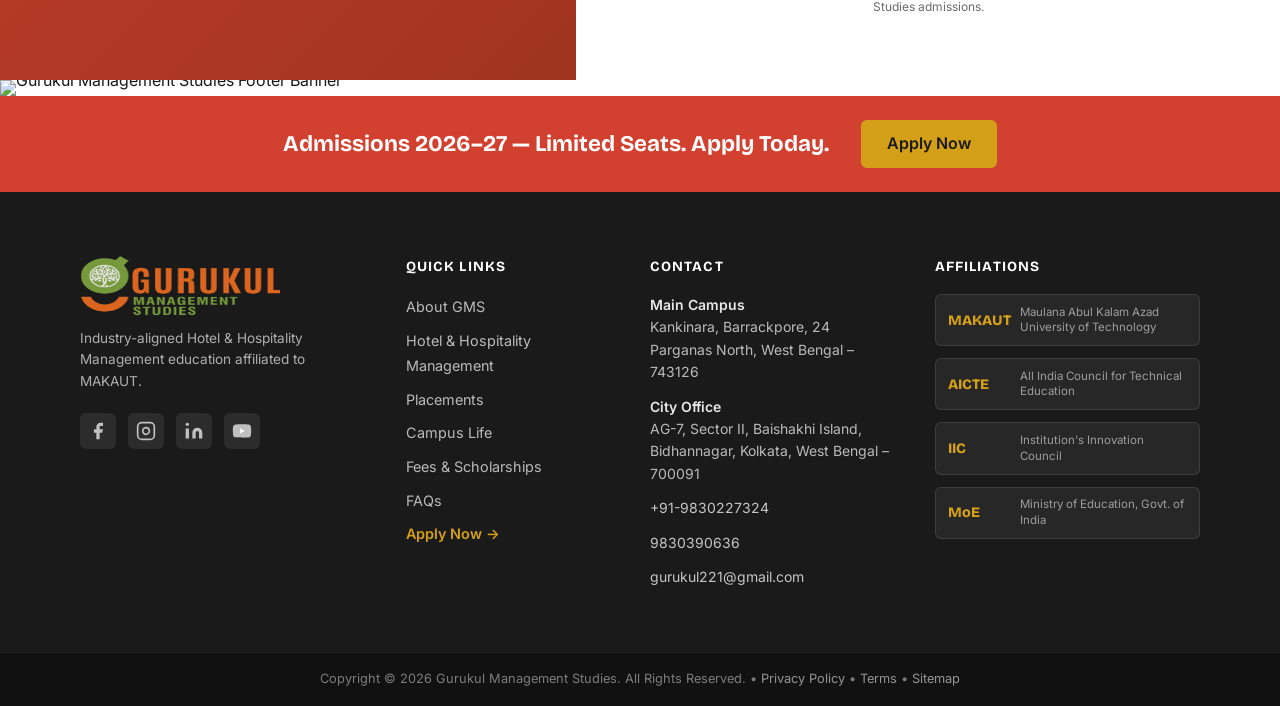
==== commit 1548beec: "3rd commit" ====
--- a/index.html
+++ b/index.html
@@ -1595,10 +1595,10 @@
                 <strong>City Office</strong><br>
                 AG-7, Sector II, Baishakhi Island, Bidhannagar, Kolkata, West Bengal – 700091
               </p>
-              <p>
+              <!-- <p>
                 <strong>Regd. Address</strong><br>
                 HB-203, Salt Lake GD Island, Kolkata, West Bengal – 700106
-              </p>
+              </p> -->
               <p>
                 <a href="tel:+919830227324" class="footer-address__link" data-track="phone_click">+91-9830227324</a>
               </p>
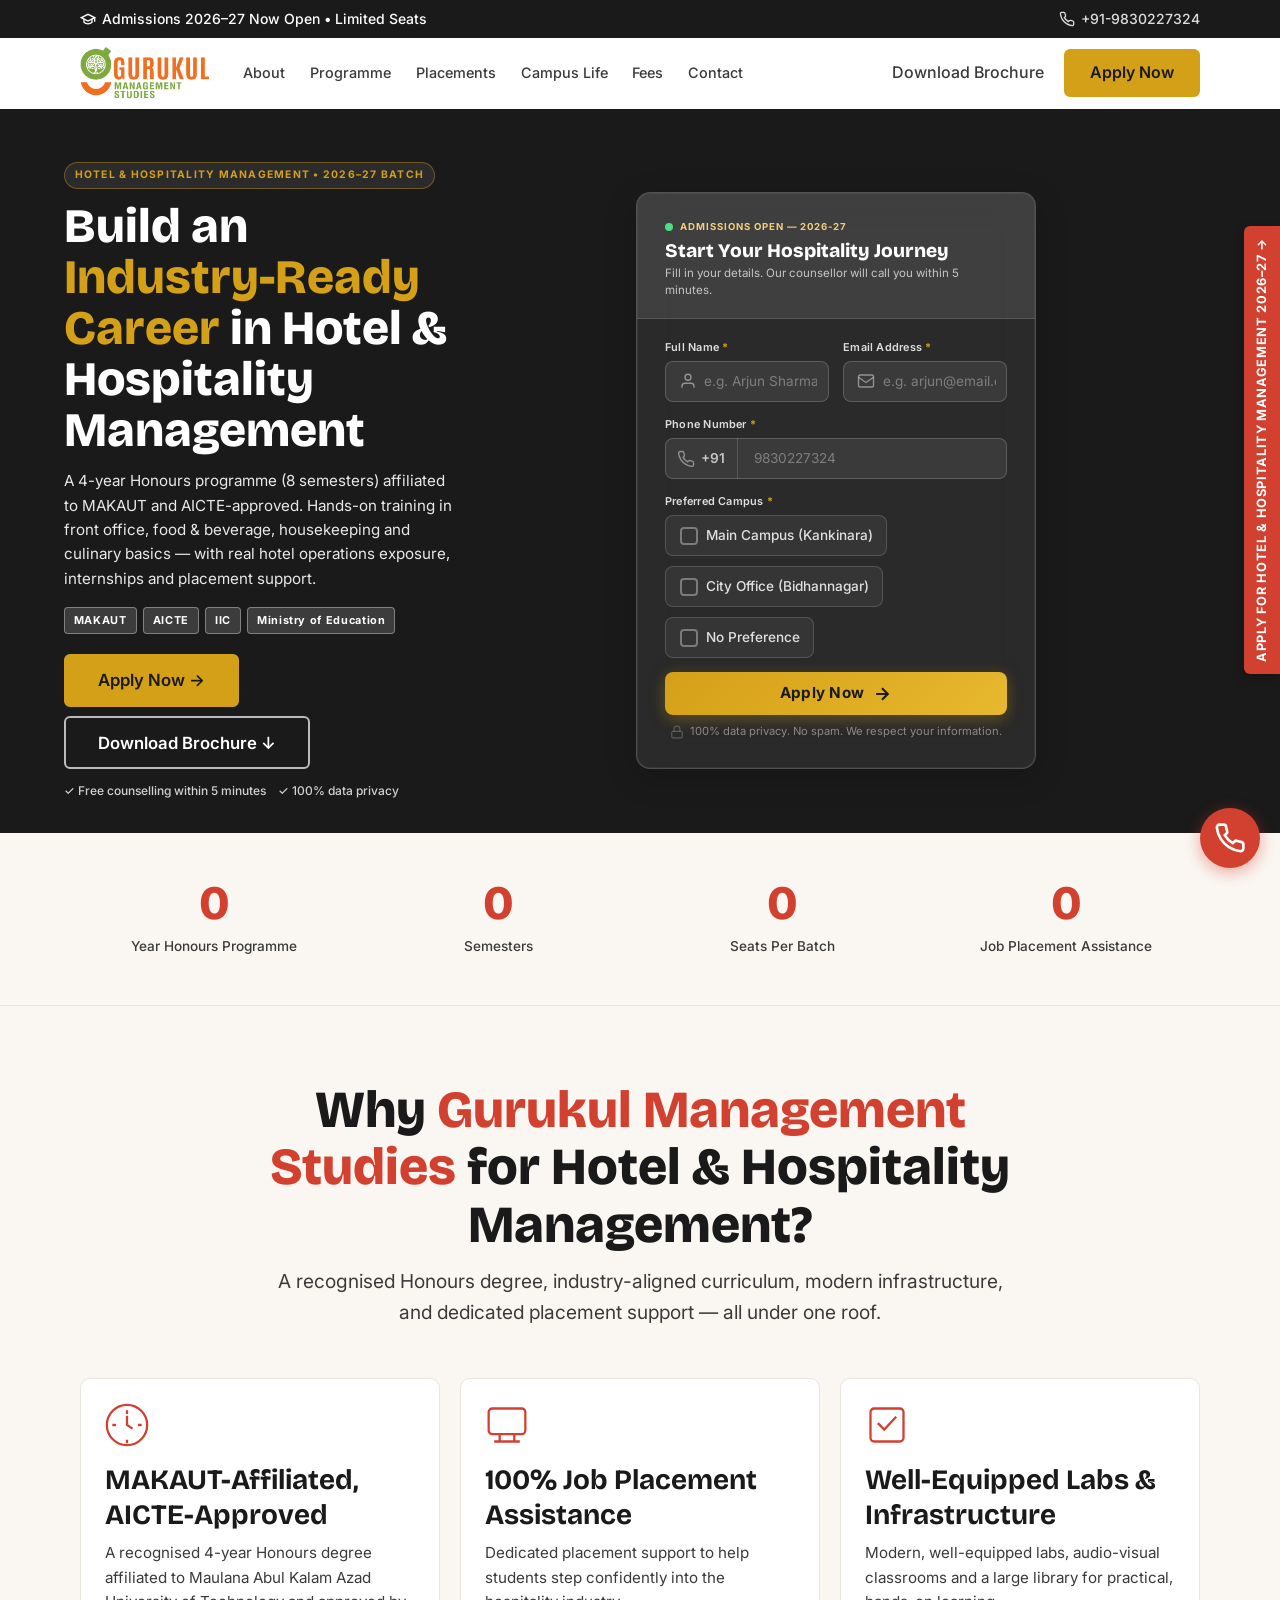
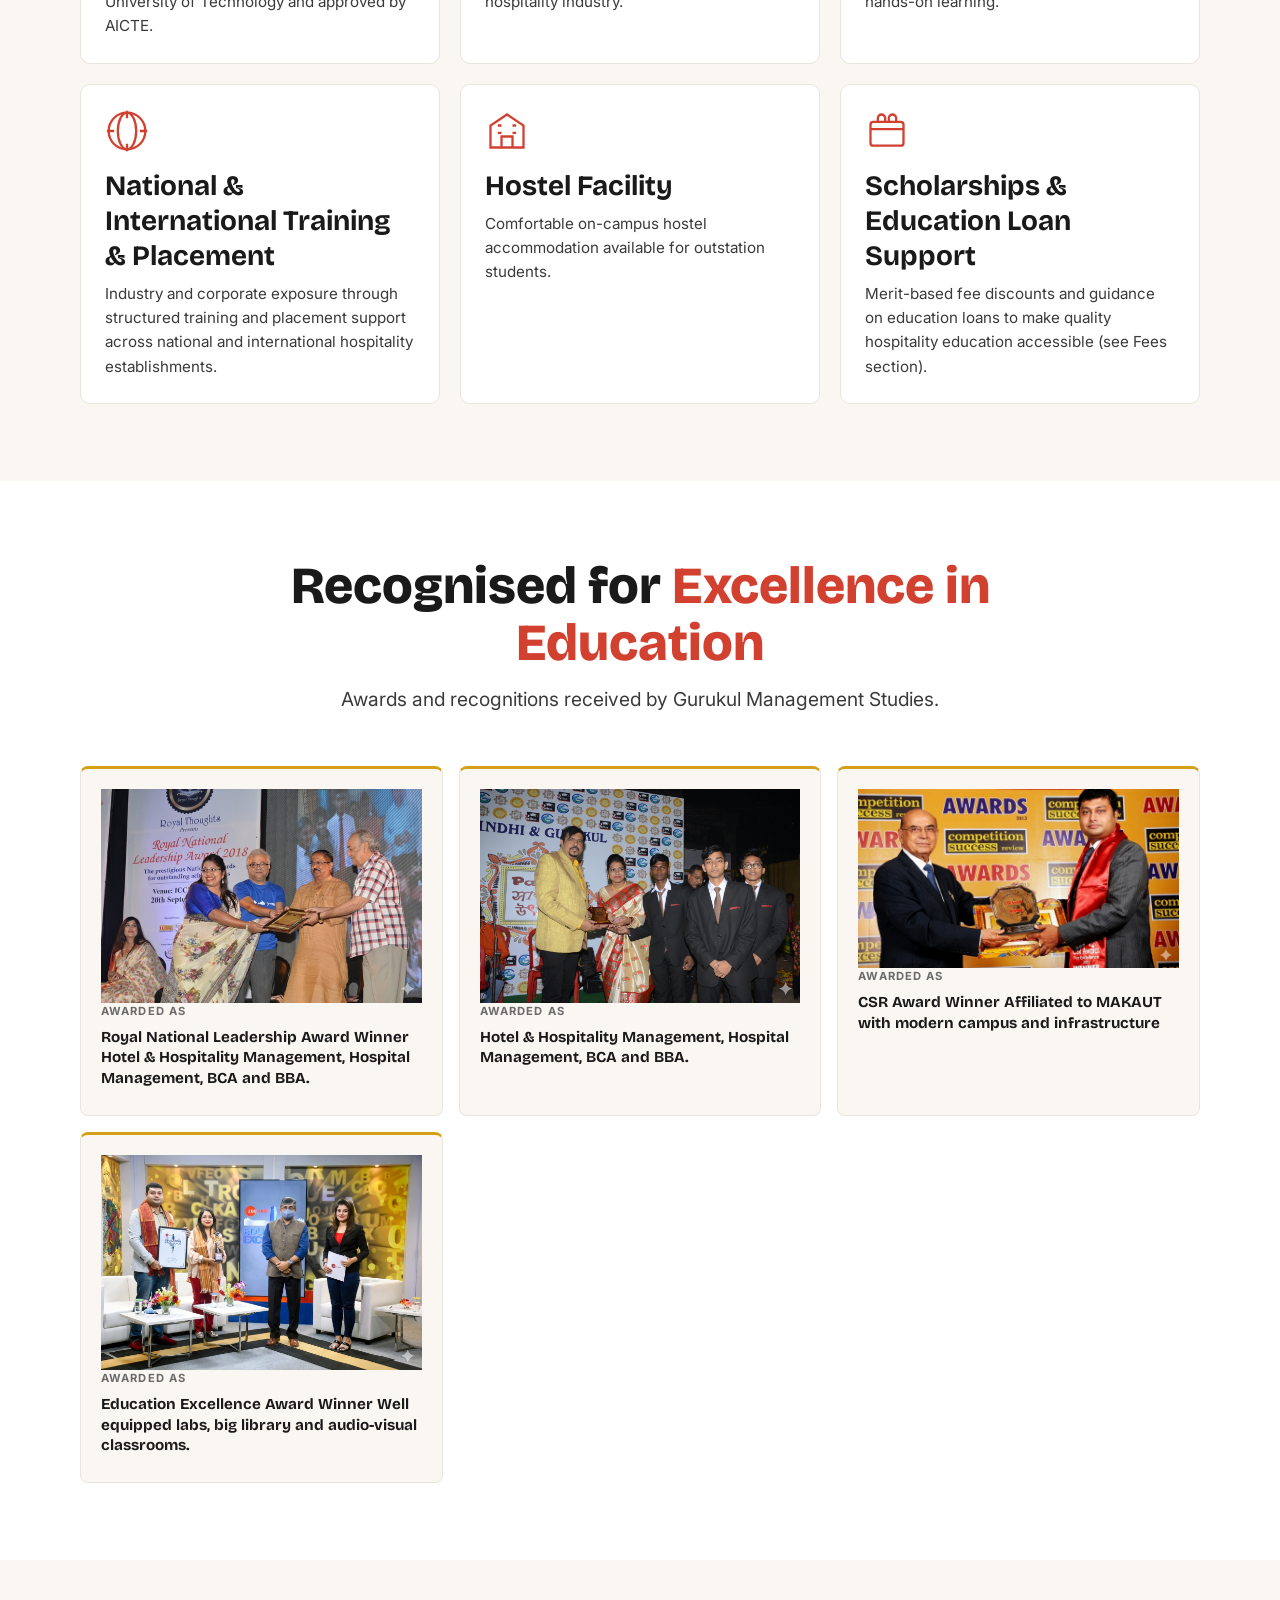
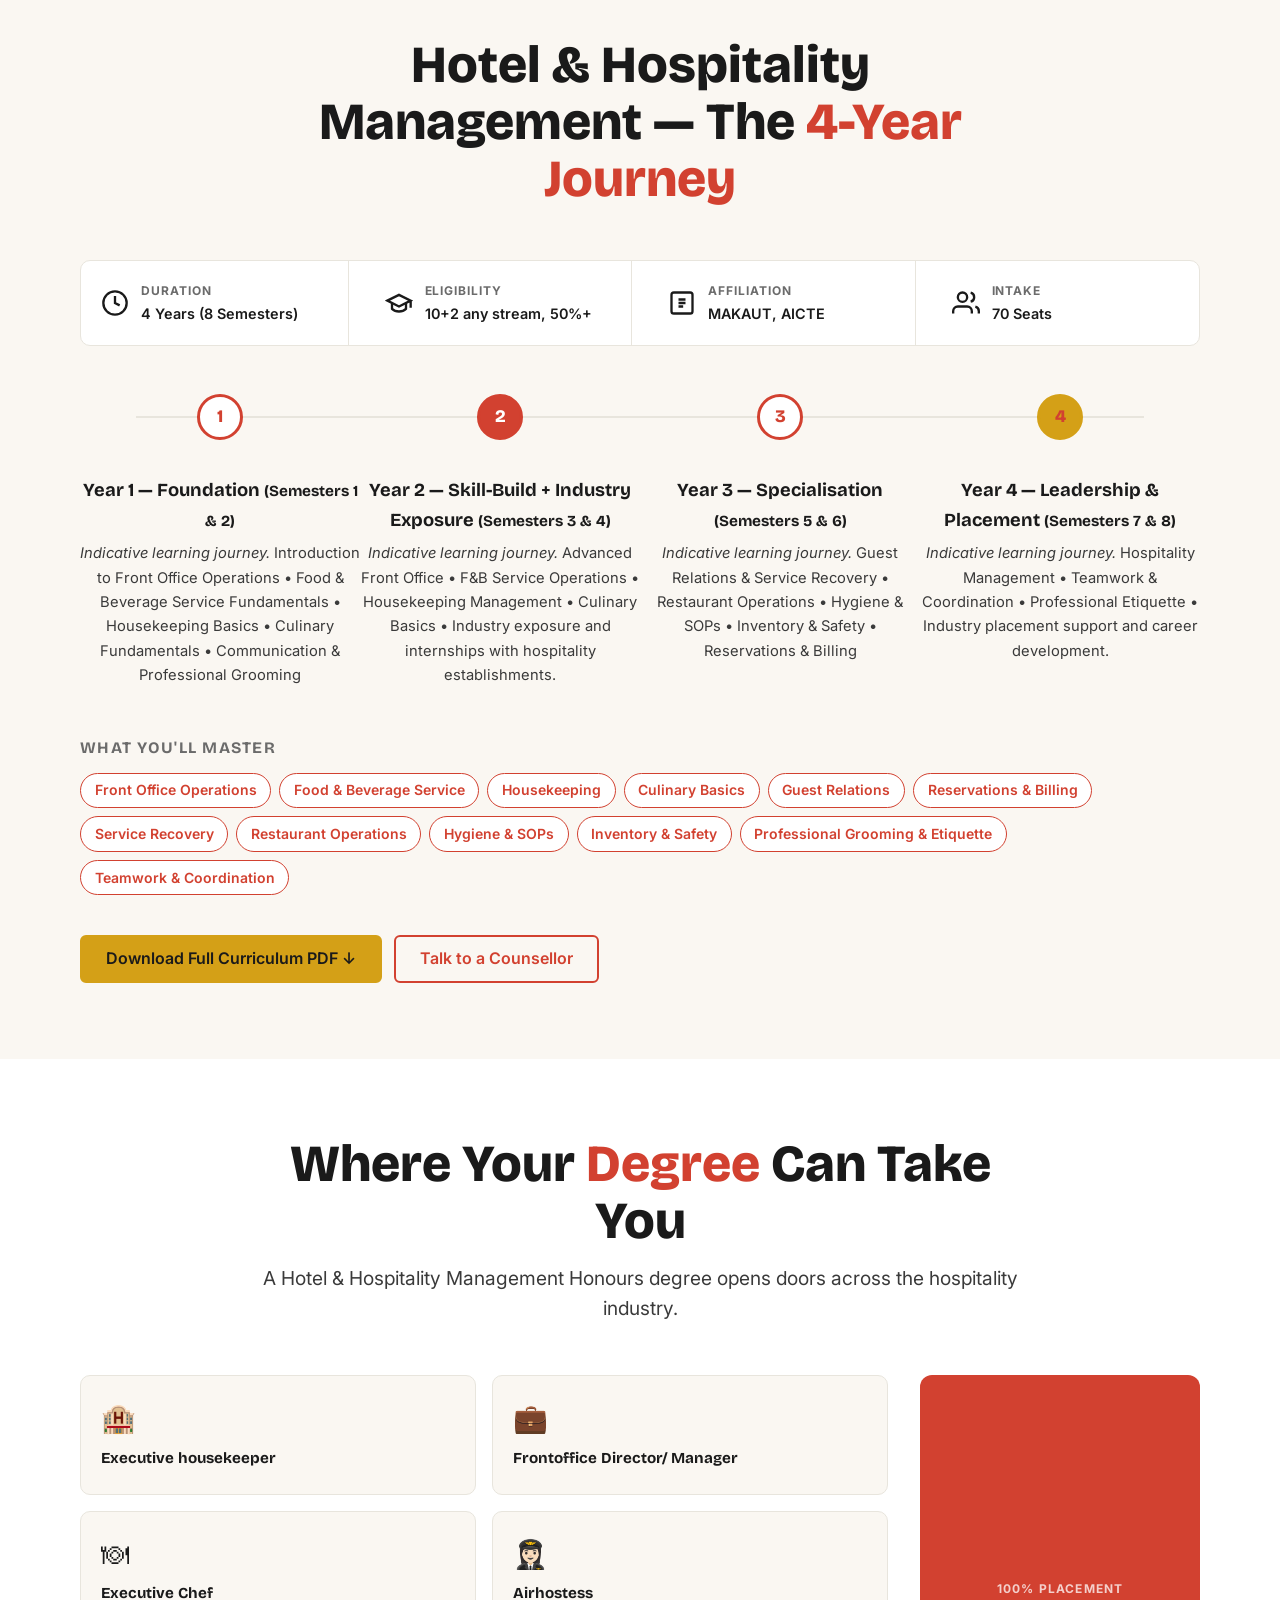
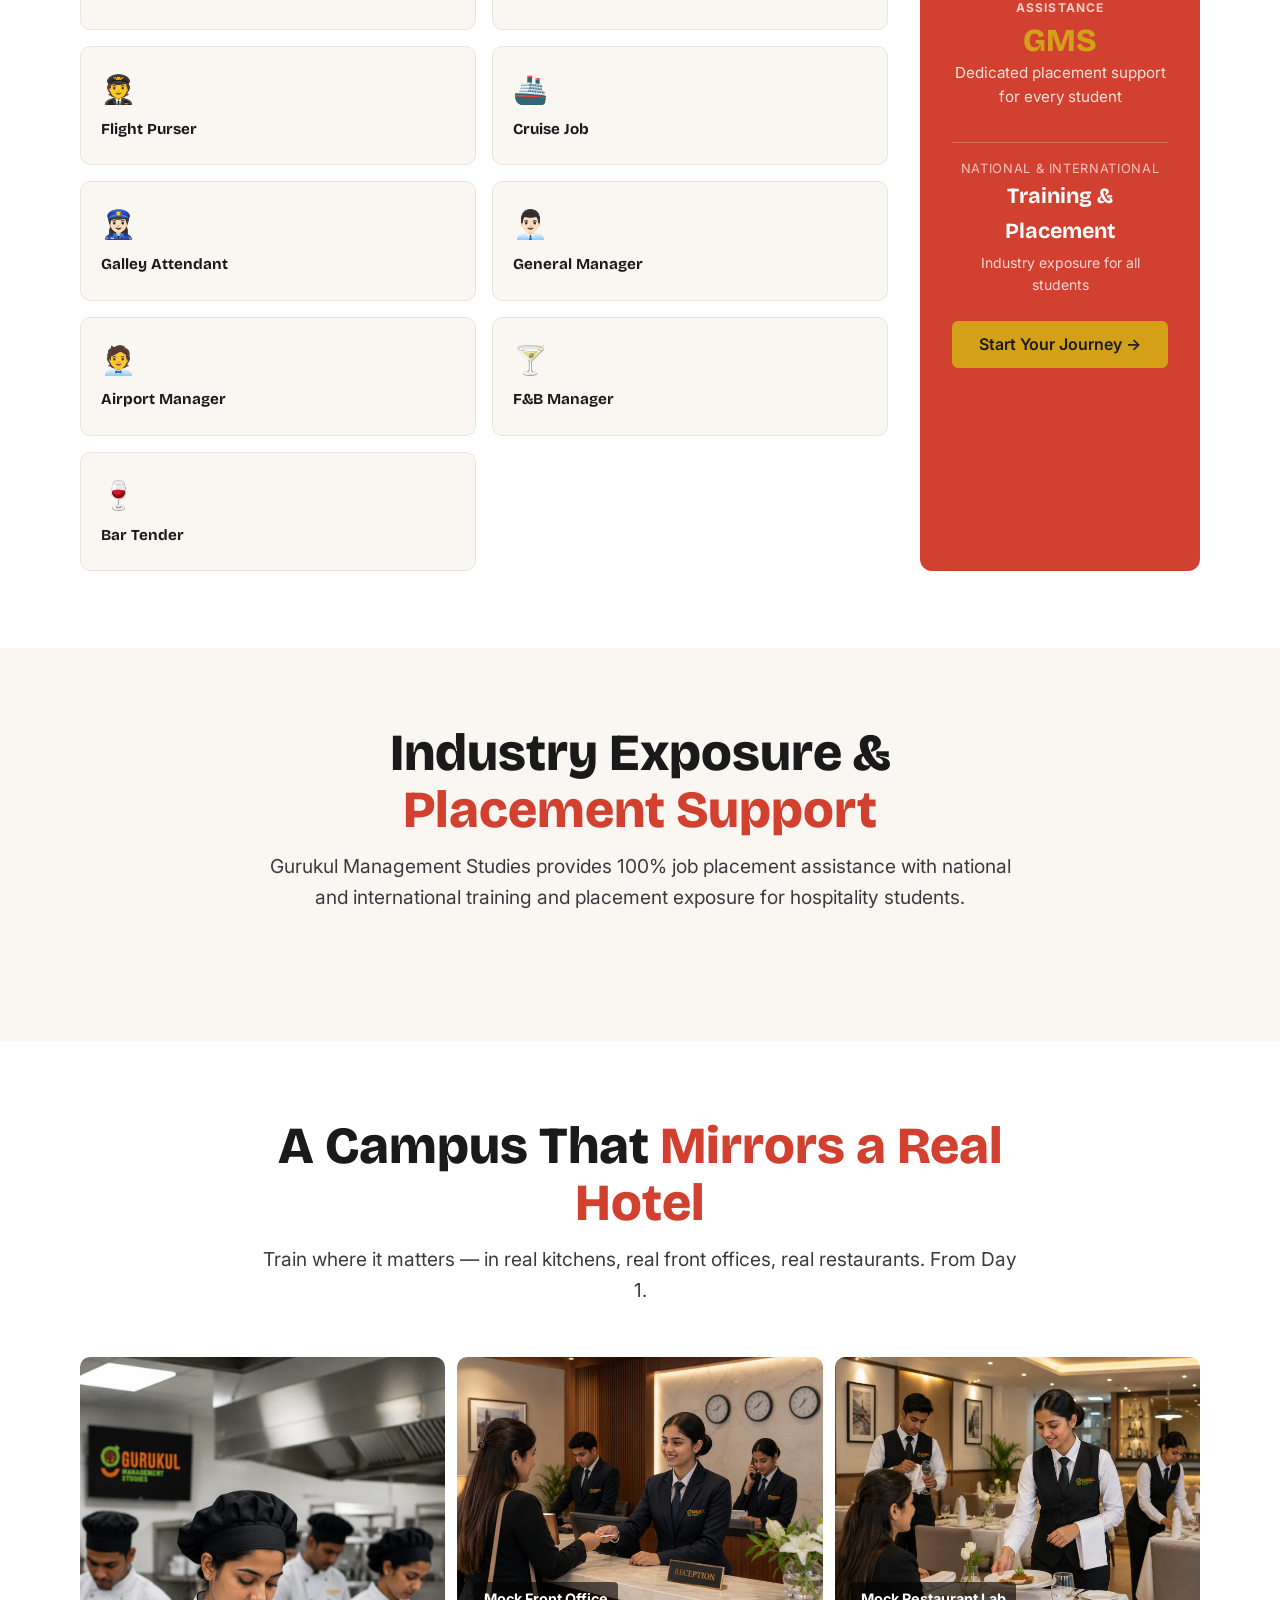
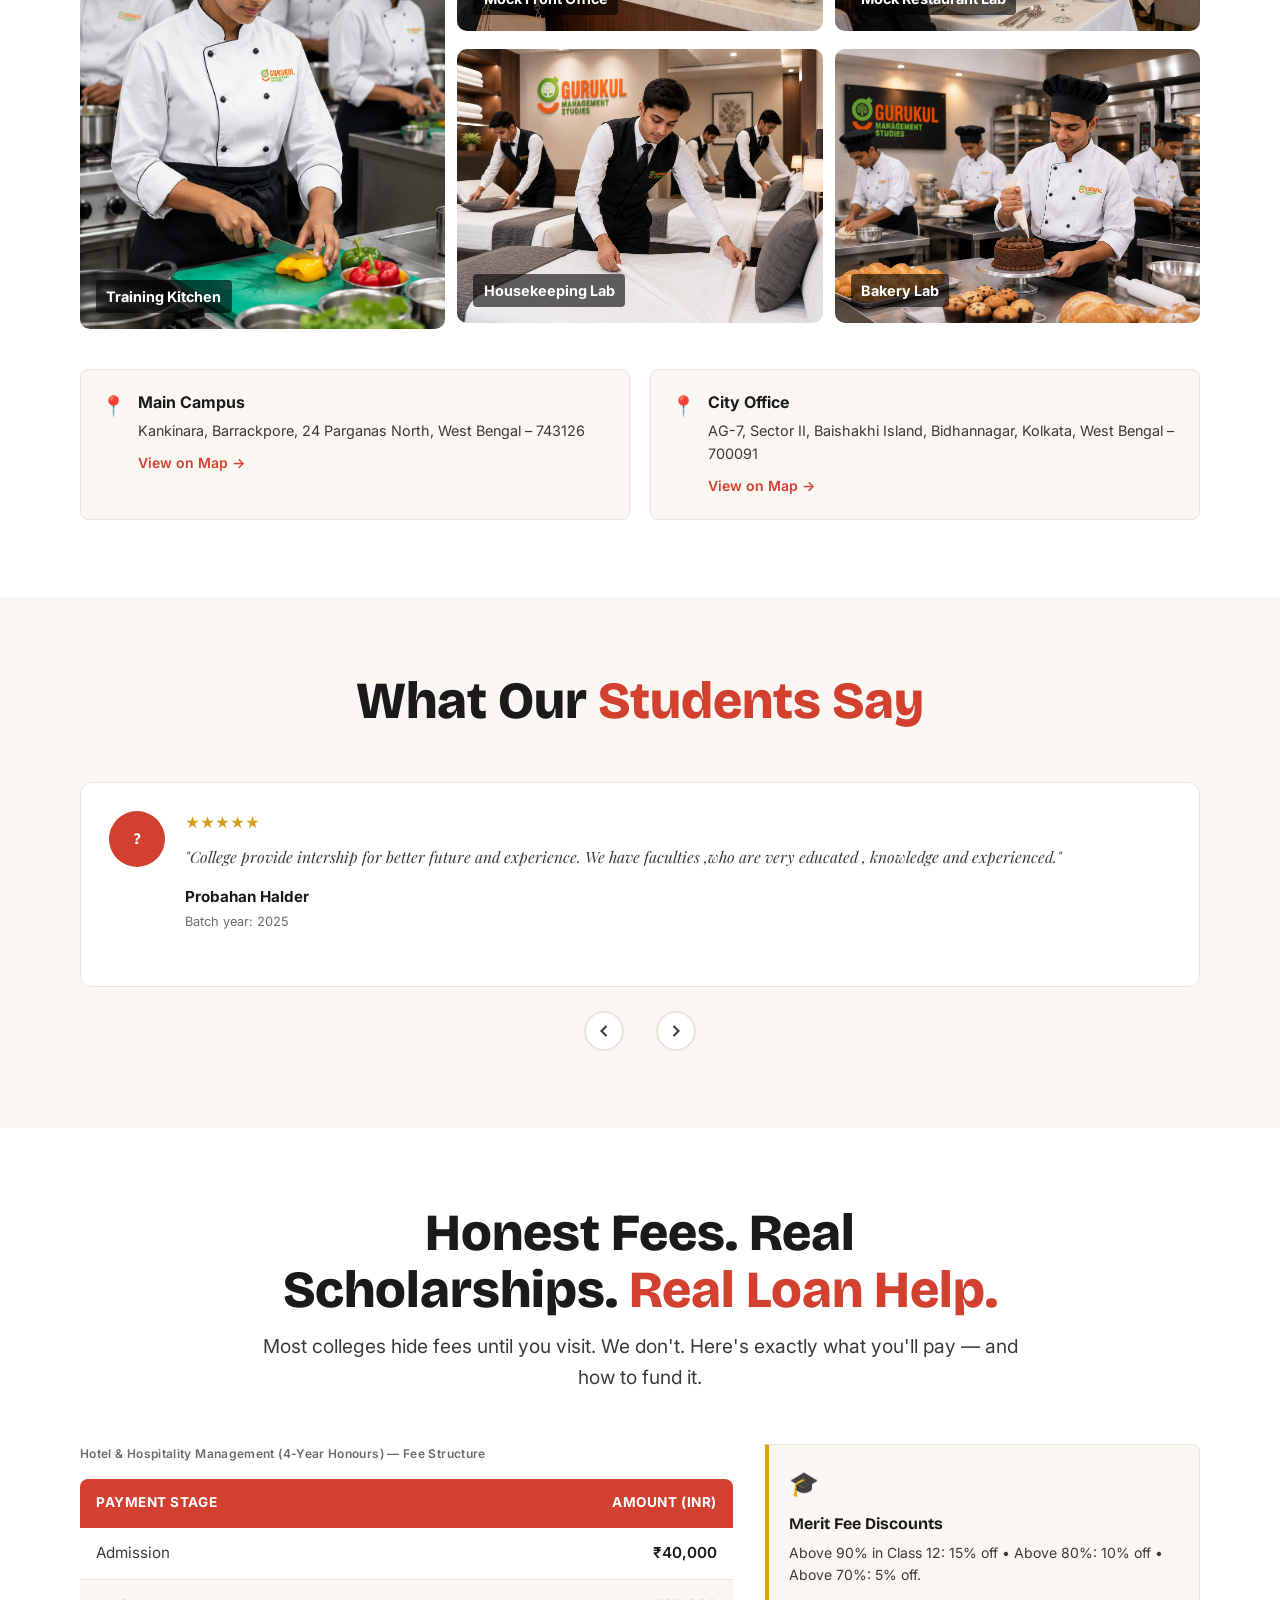
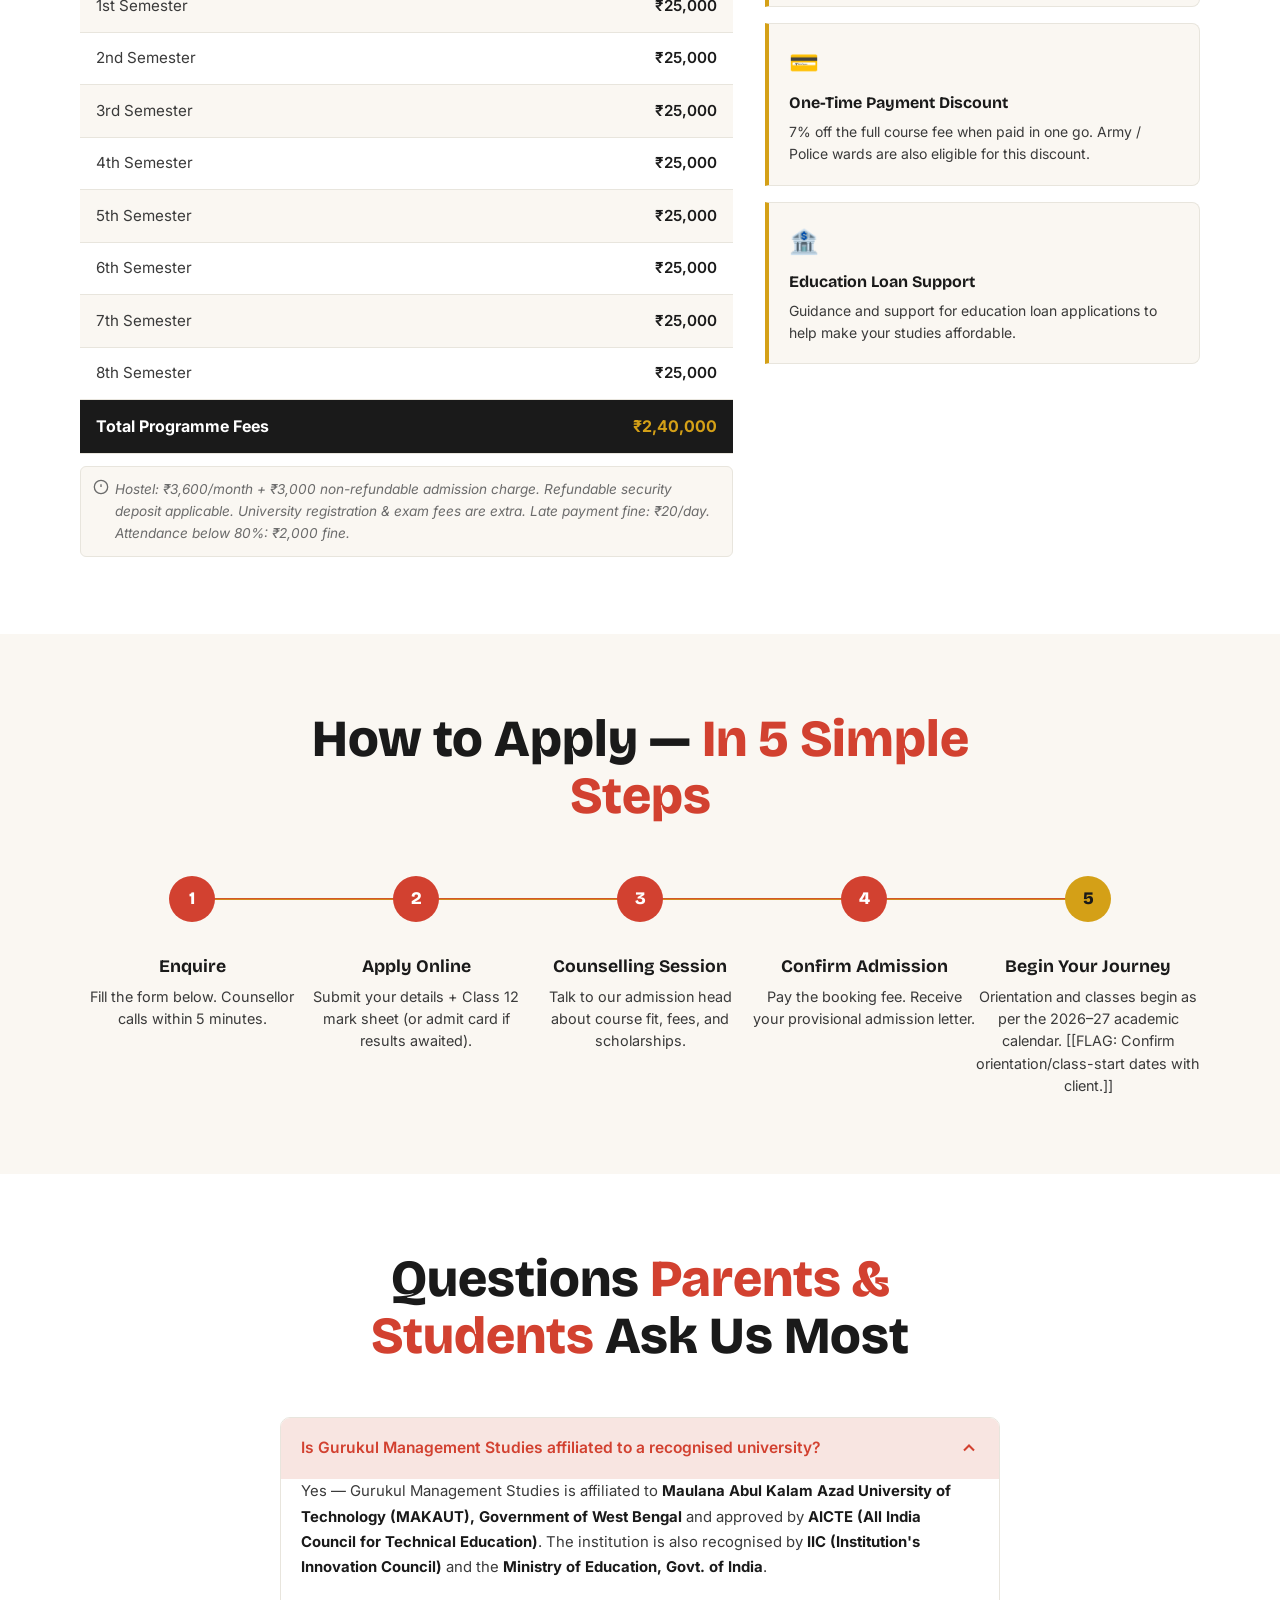
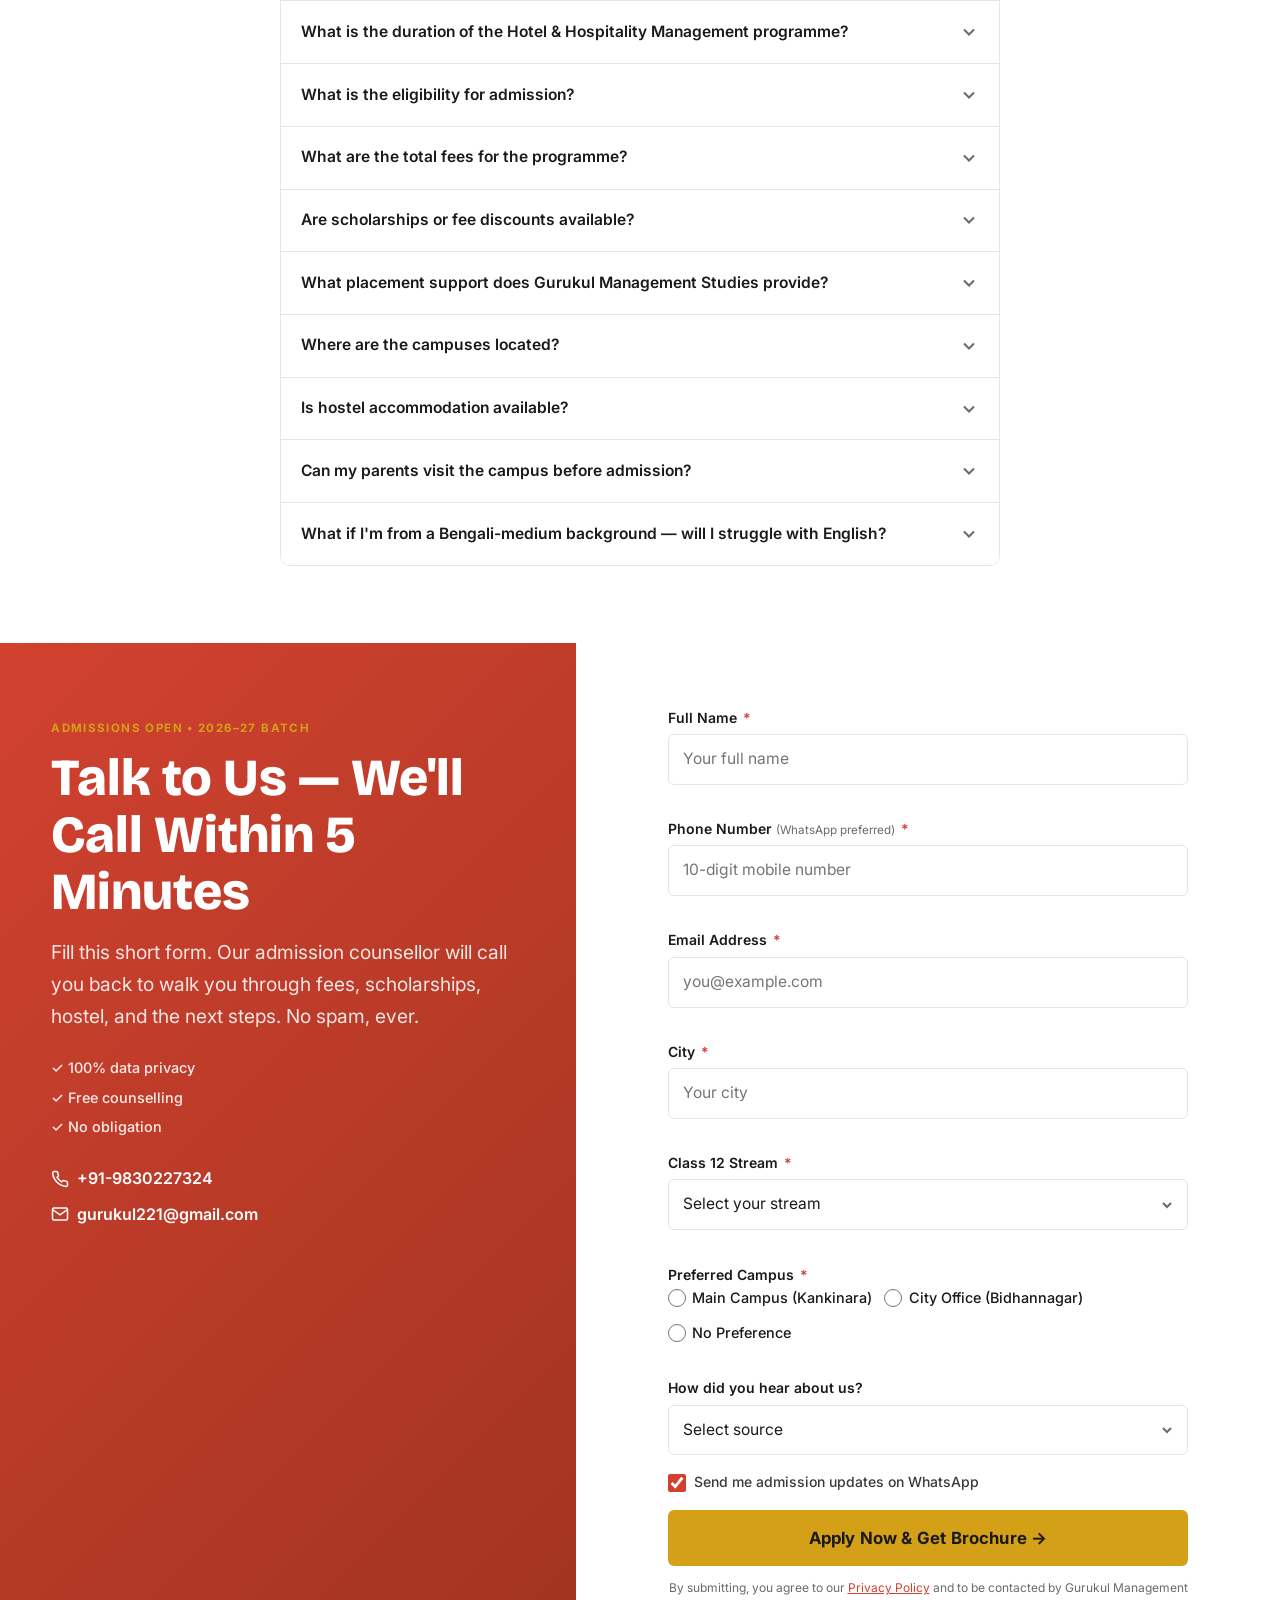
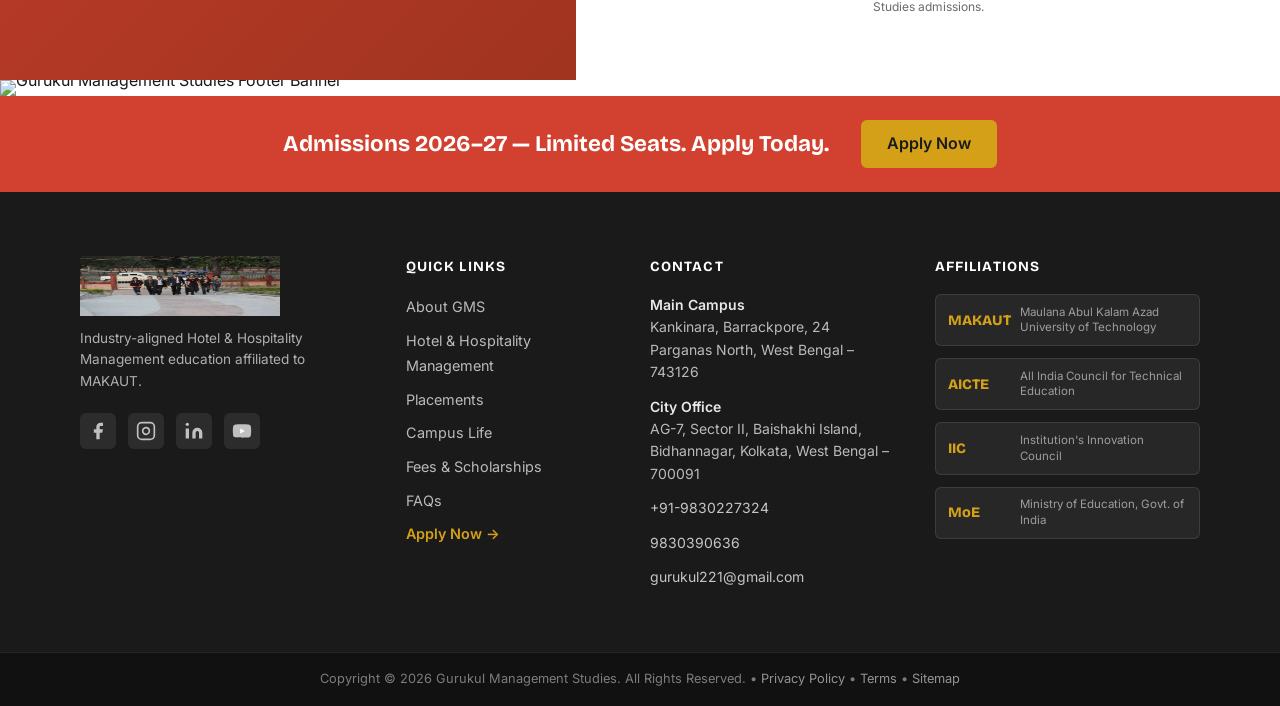
==== commit e9f9e7ba: "4th" ====
--- a/index.html
+++ b/index.html
@@ -1532,7 +1532,7 @@
 
           <div class="footer-col footer-col--brand">
             <a href="#" aria-label="Gurukul Management Studies Home">
-              <img src="assets/images/gurukul_logo.png" alt="Gurukul Management Studies"
+              <img src="assets/campus/campus-07.jpg" alt="Gurukul Management Studies"
                 width="200" height="60" loading="lazy">
             </a>
             <p class="footer-col__tagline">Industry-aligned Hotel &amp; Hospitality Management education affiliated to MAKAUT.</p>
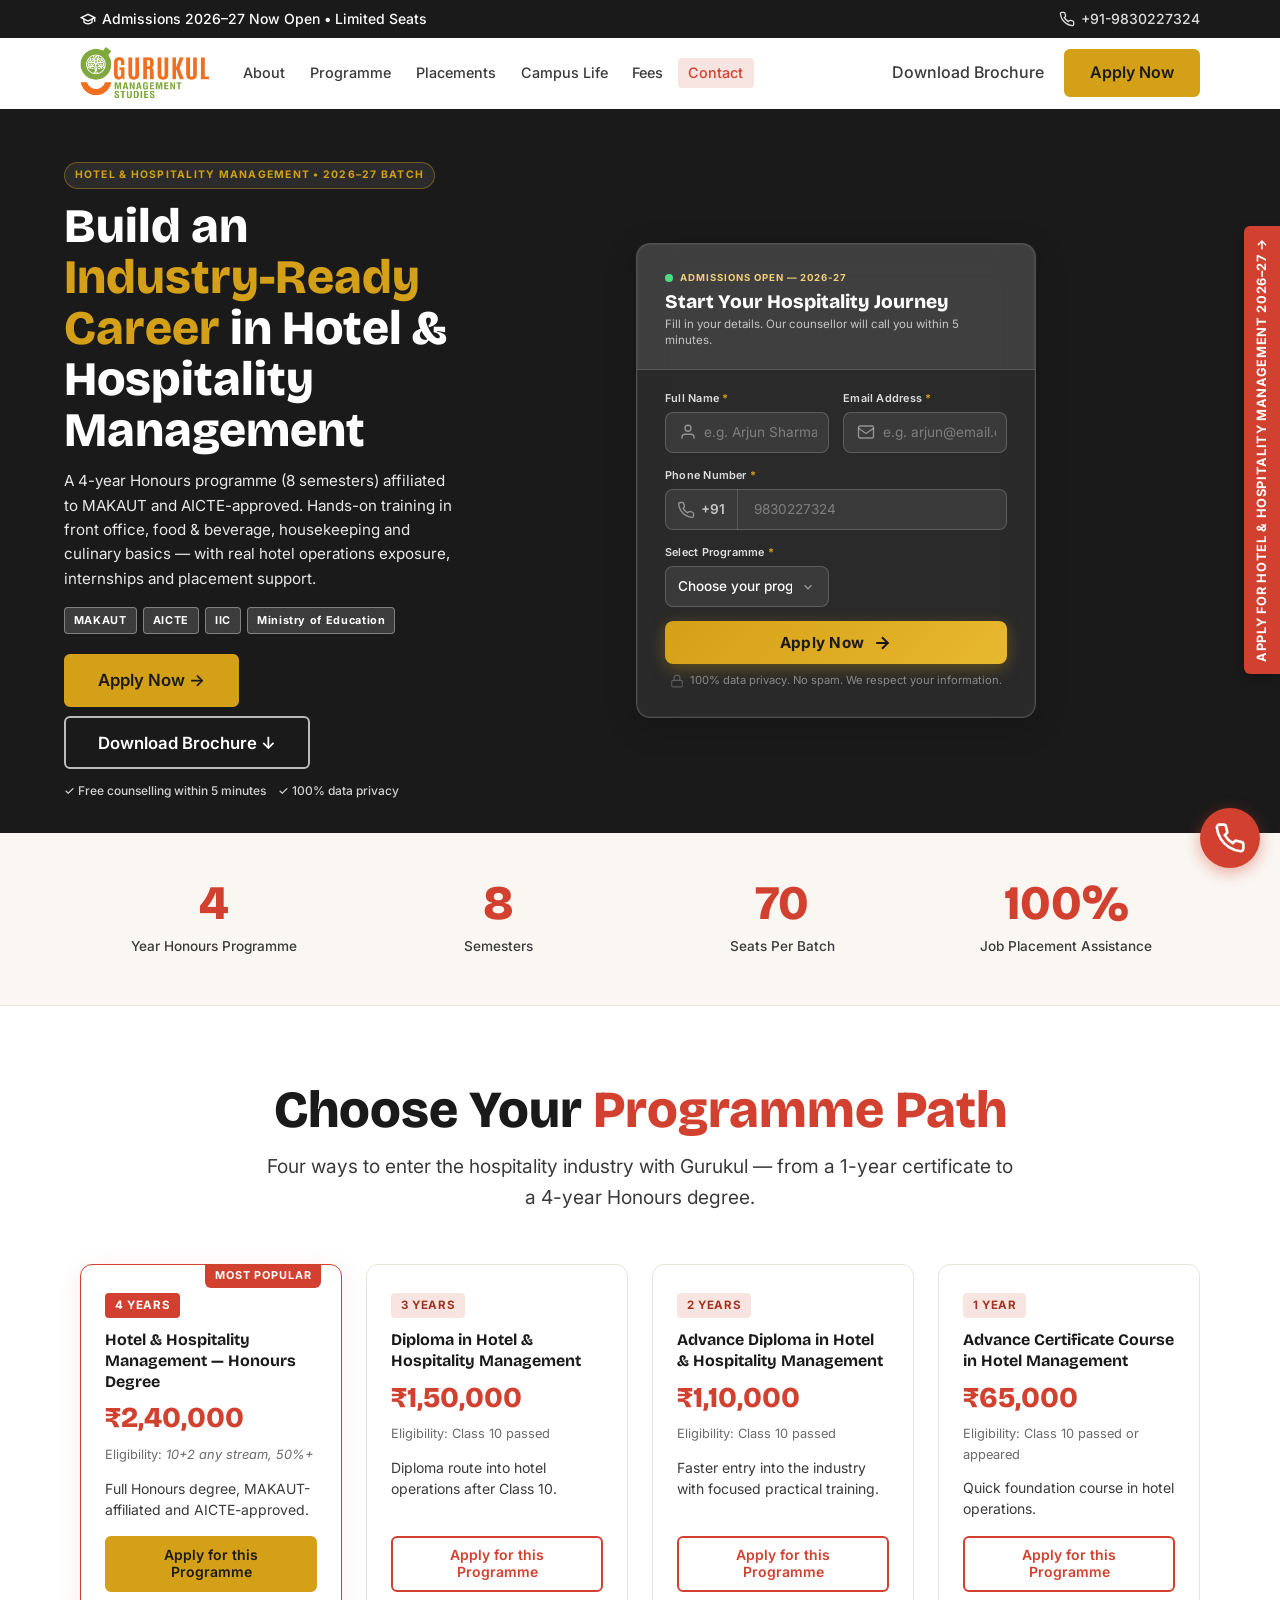
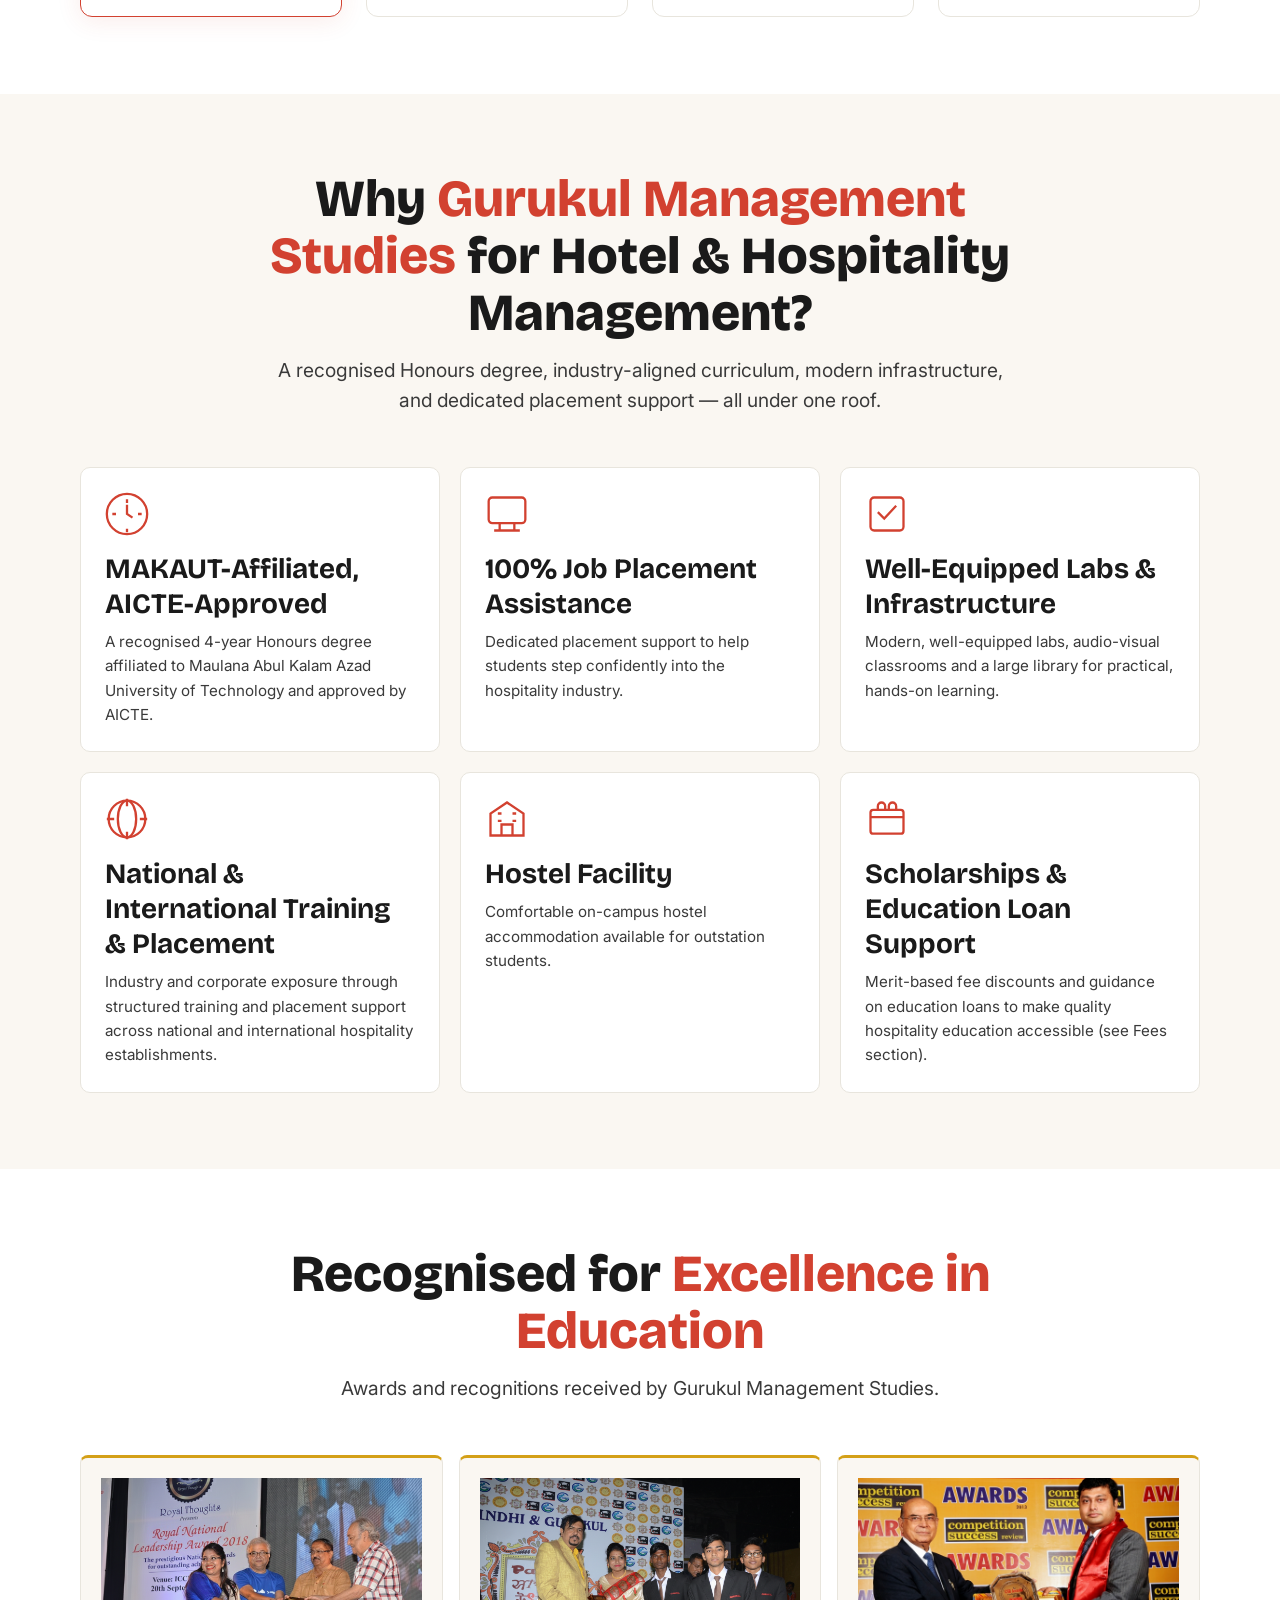
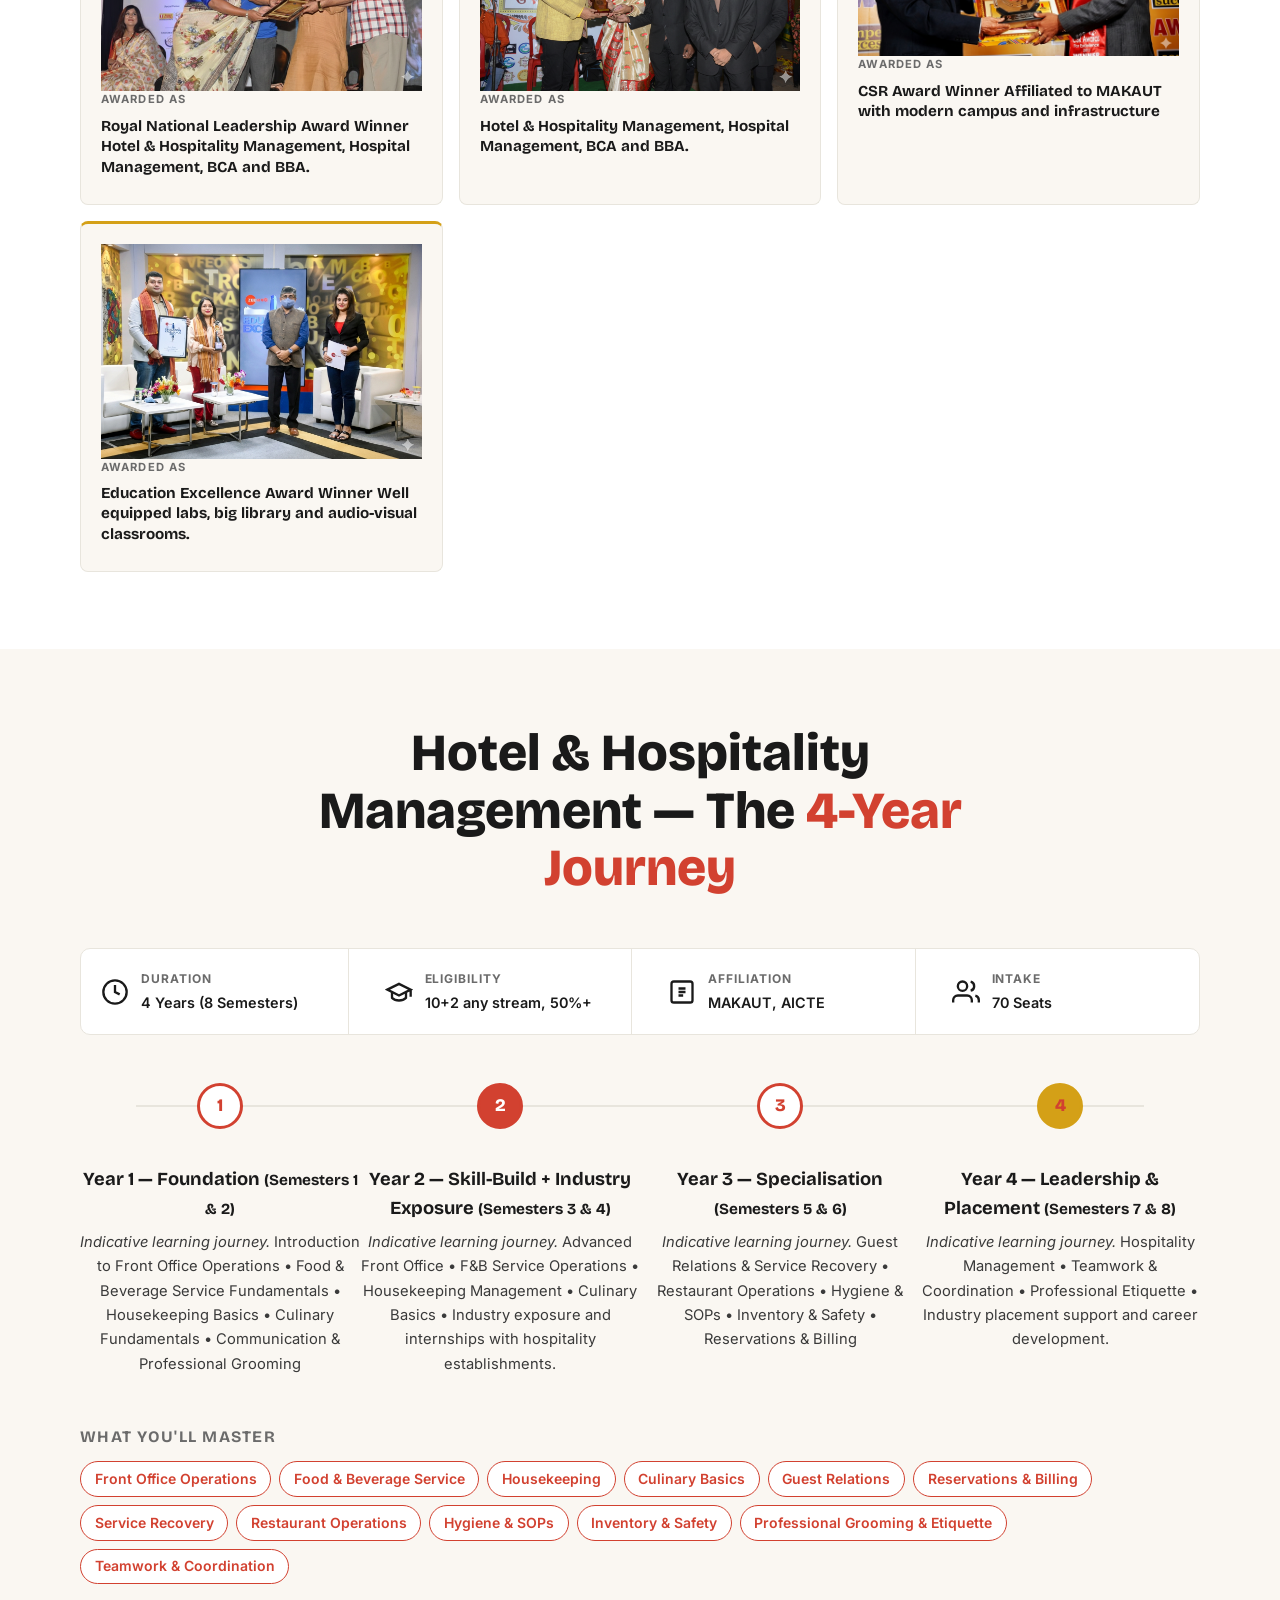
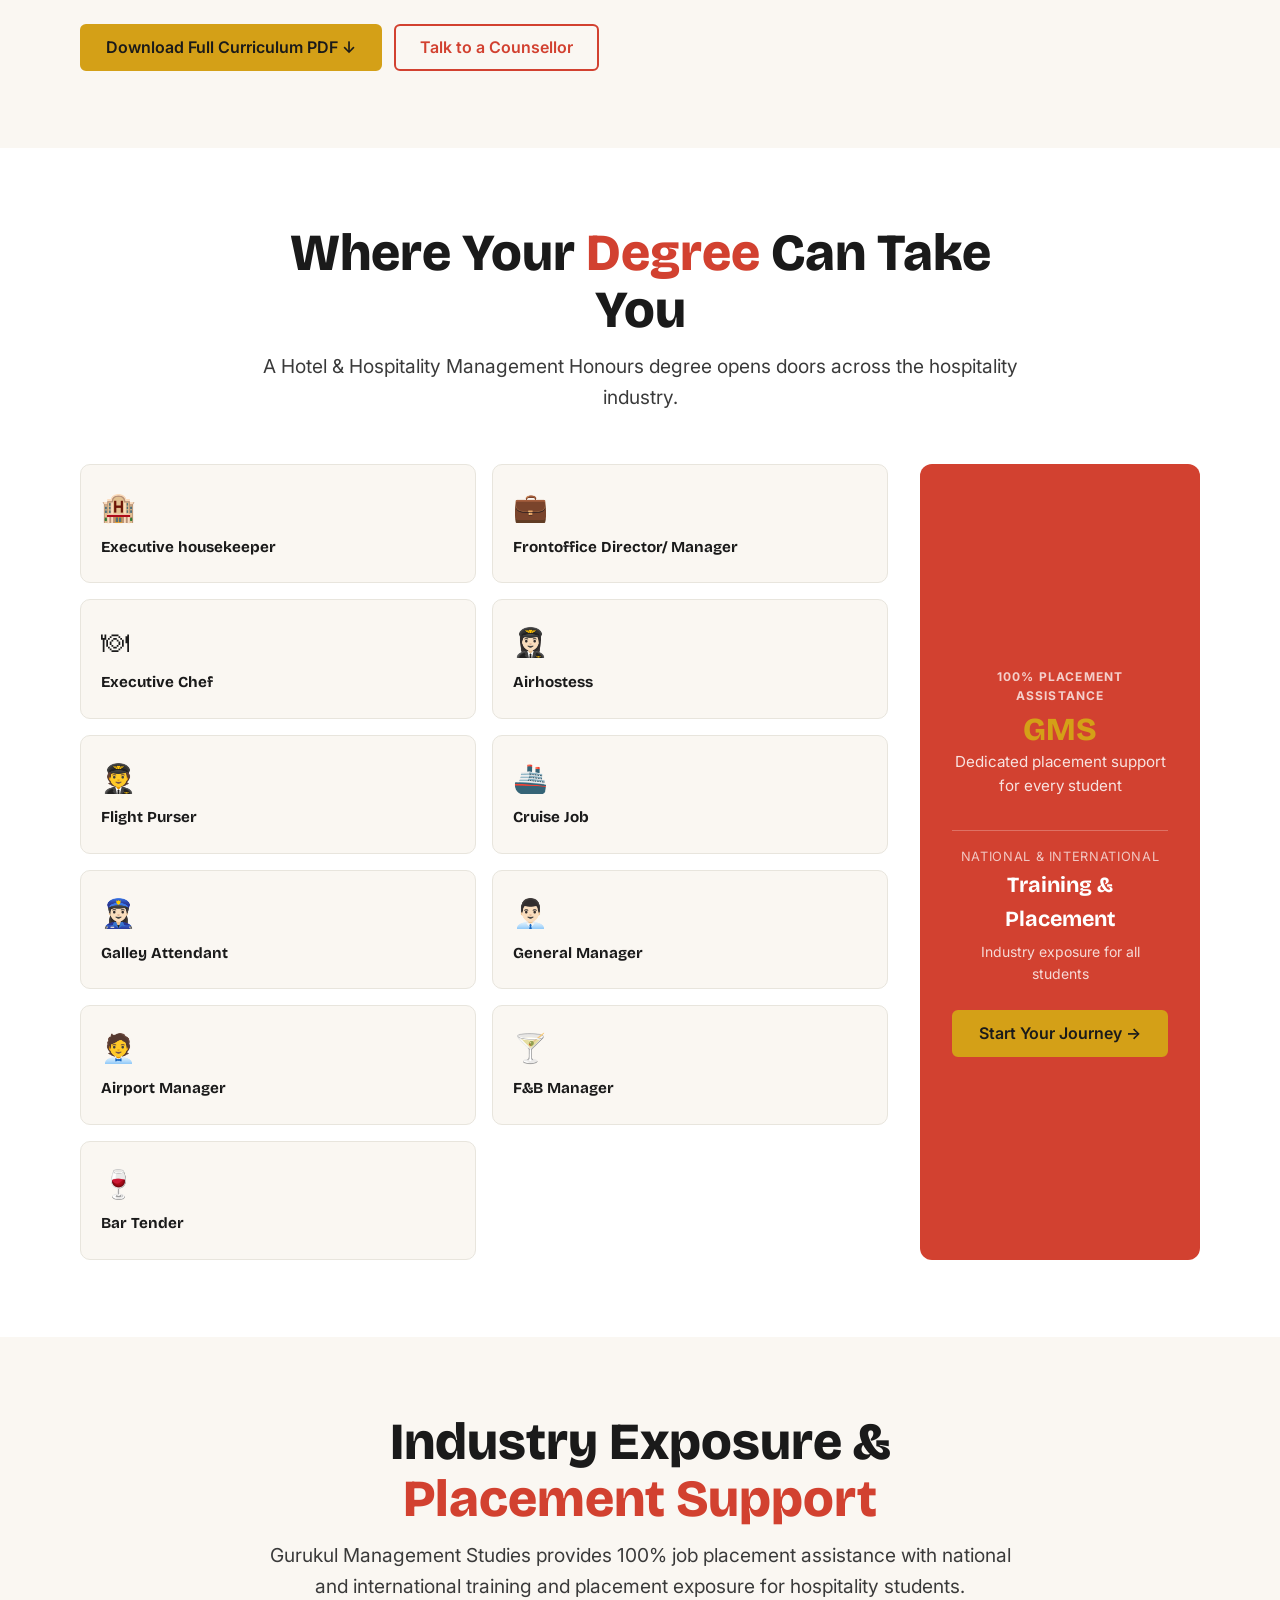
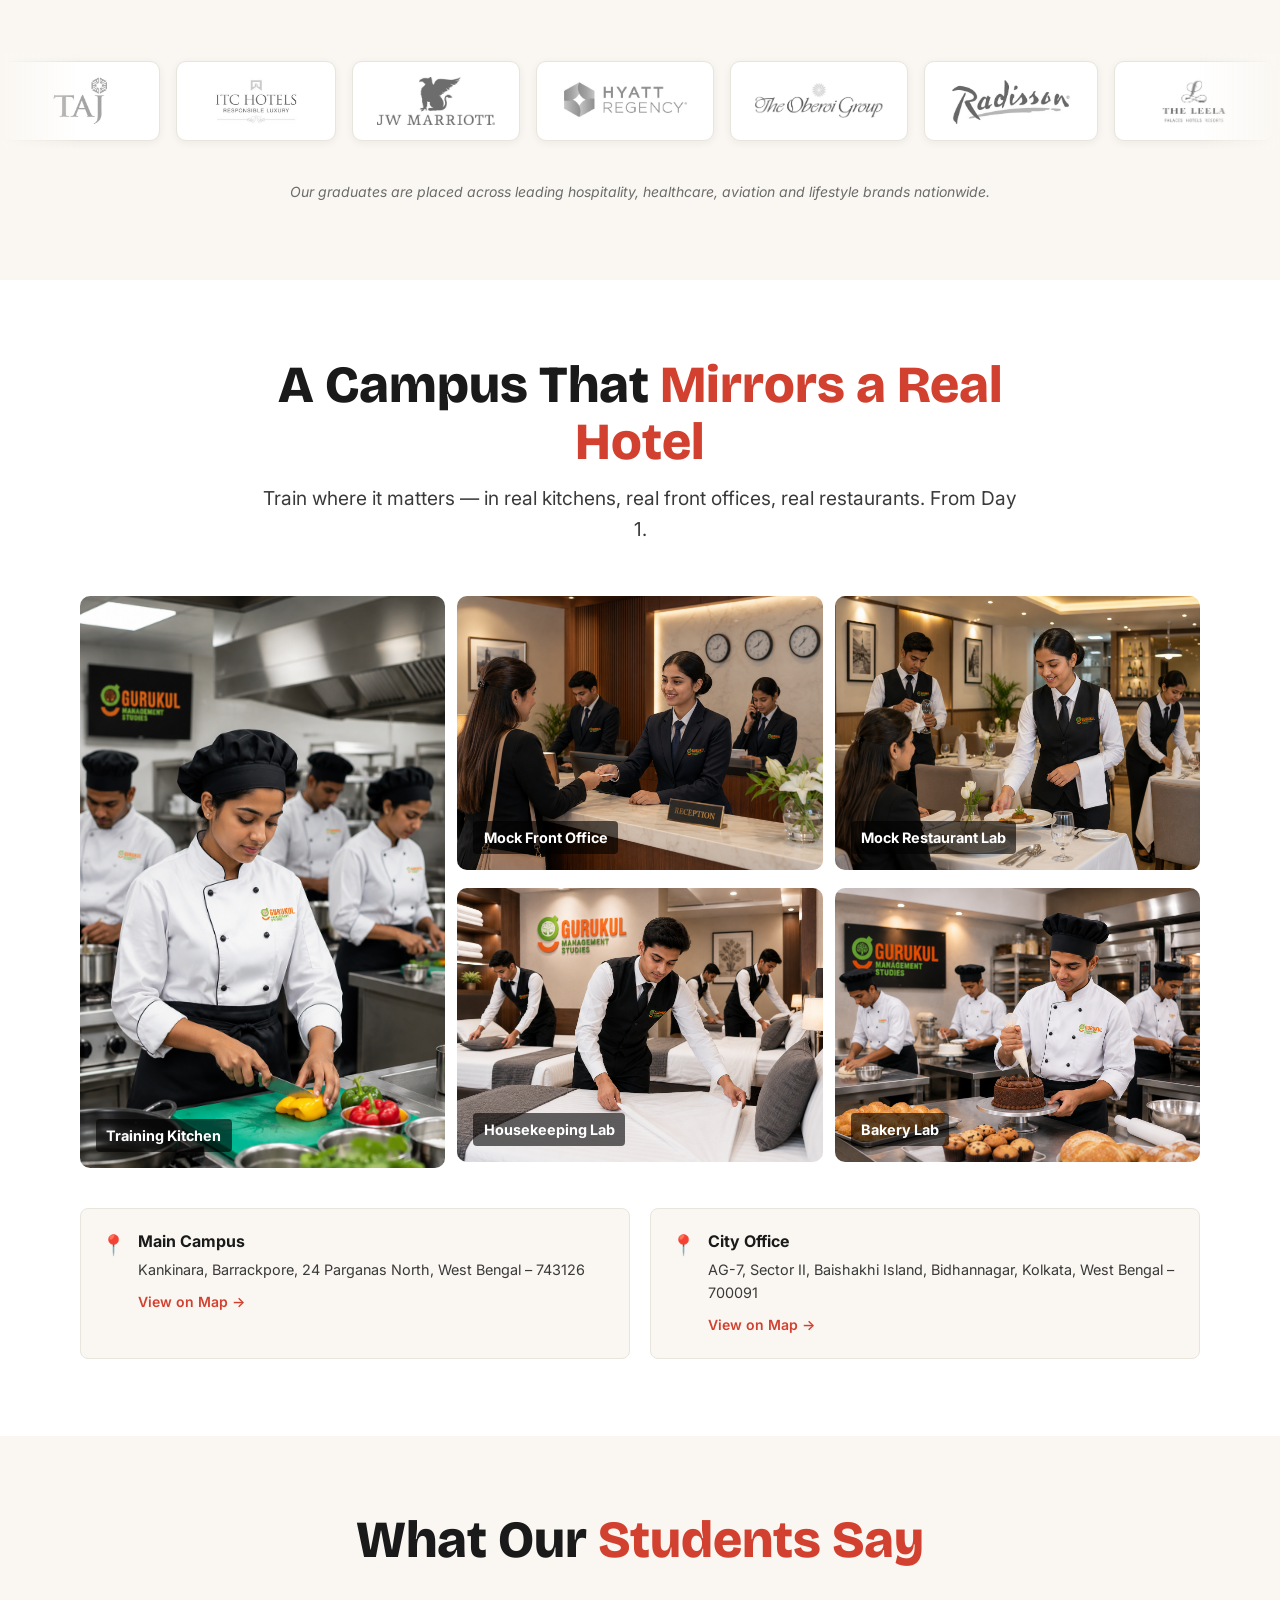
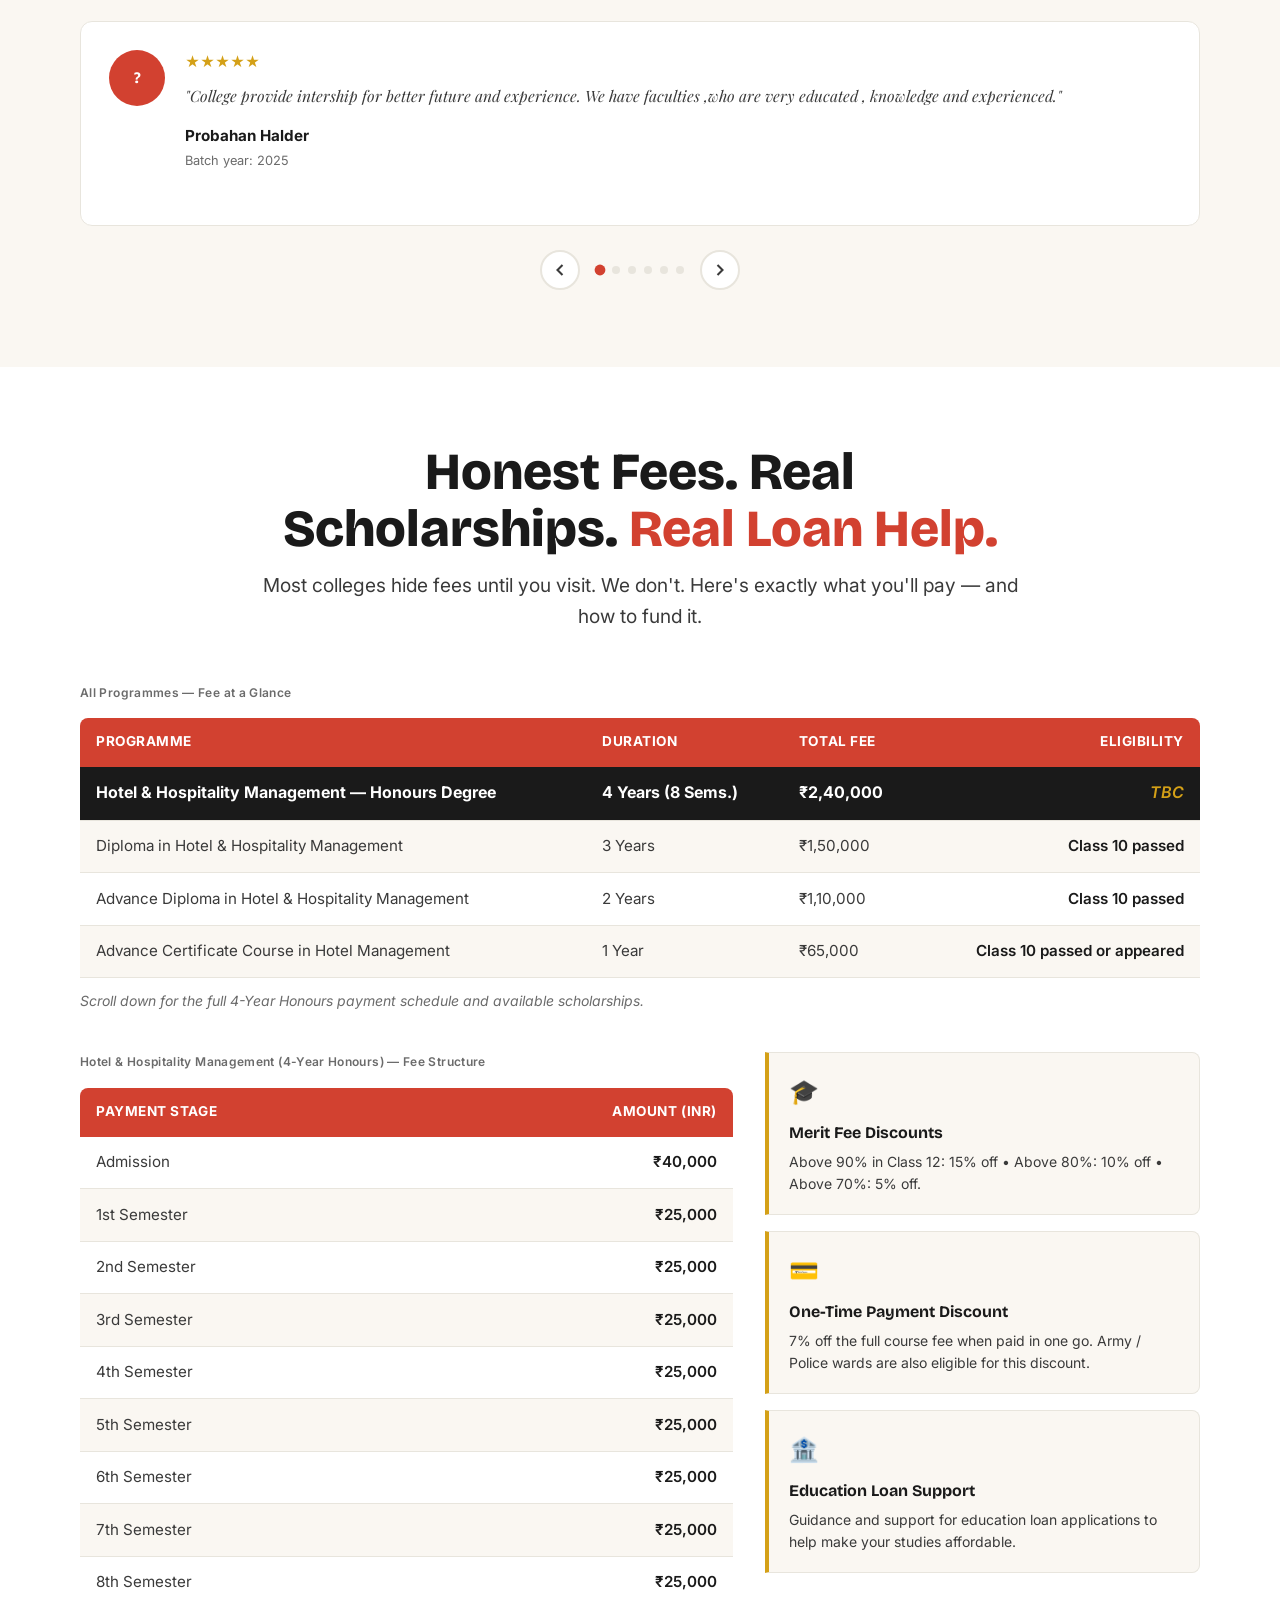
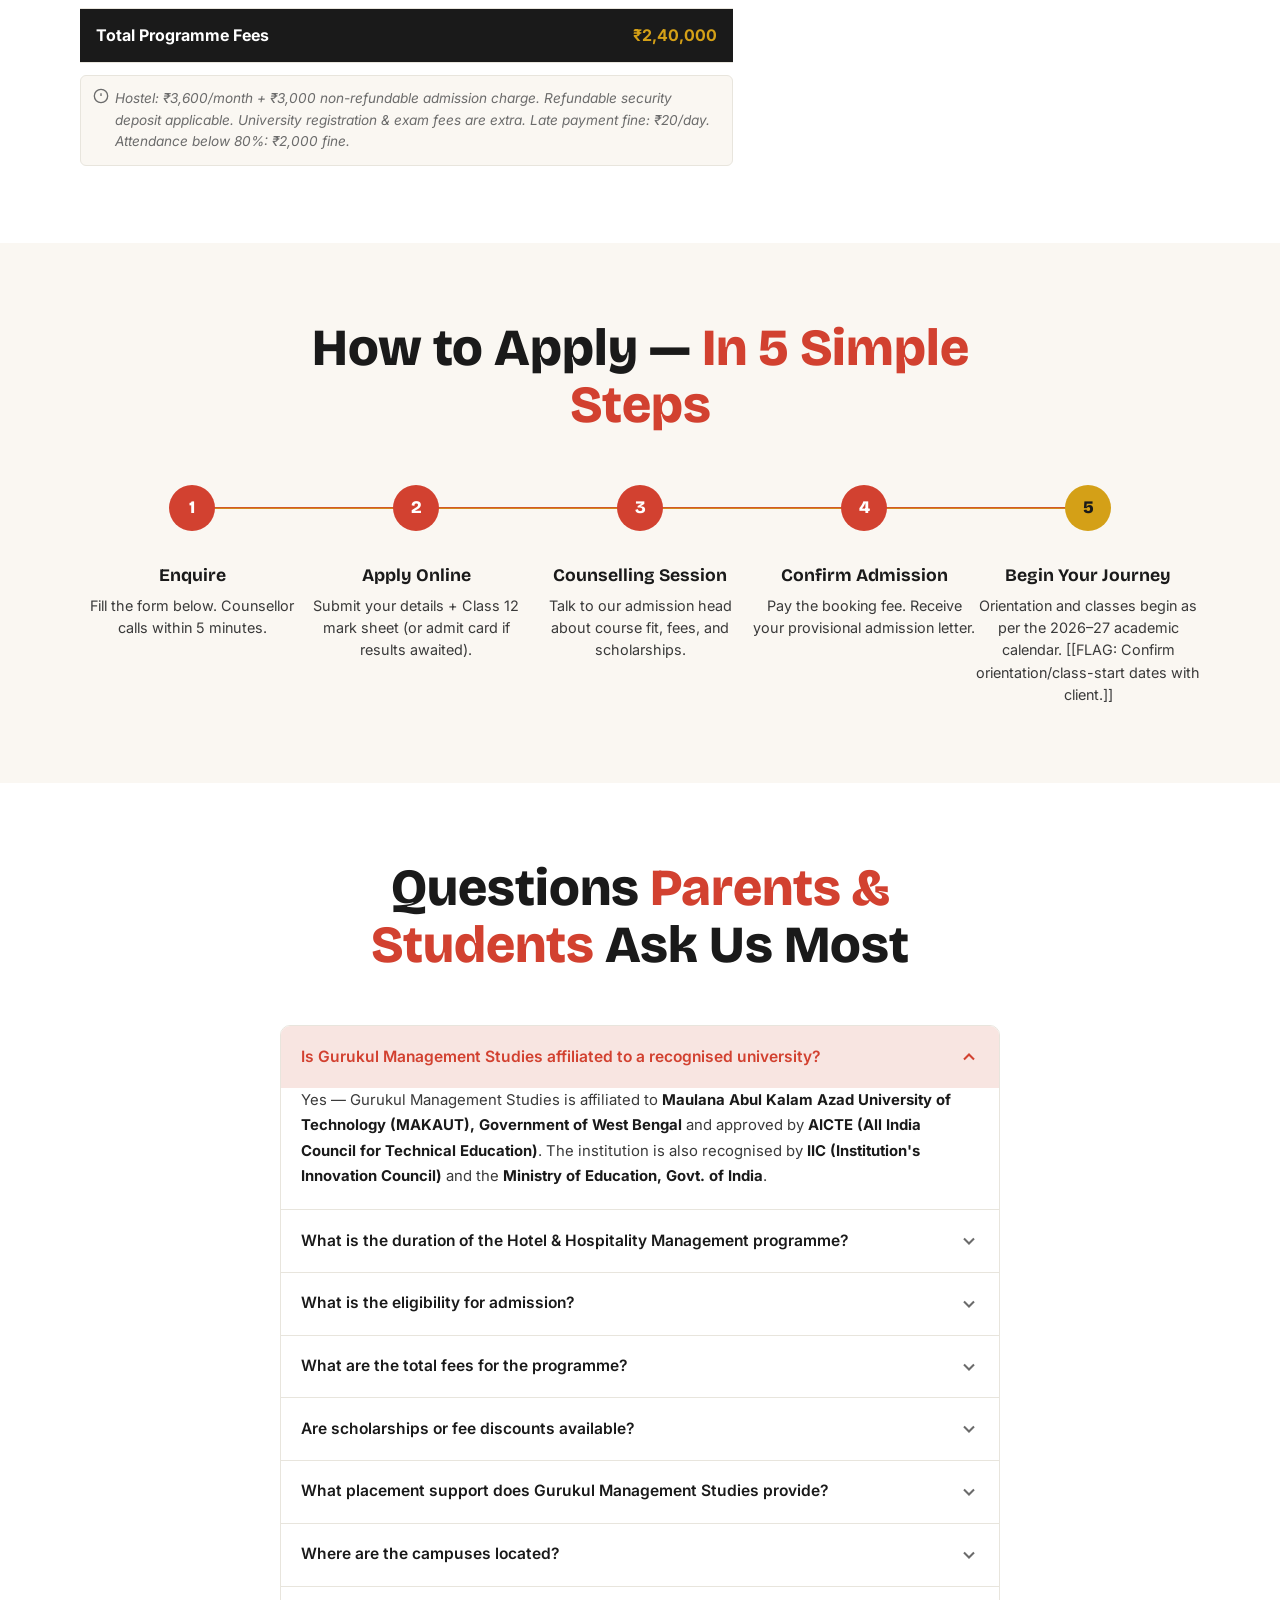
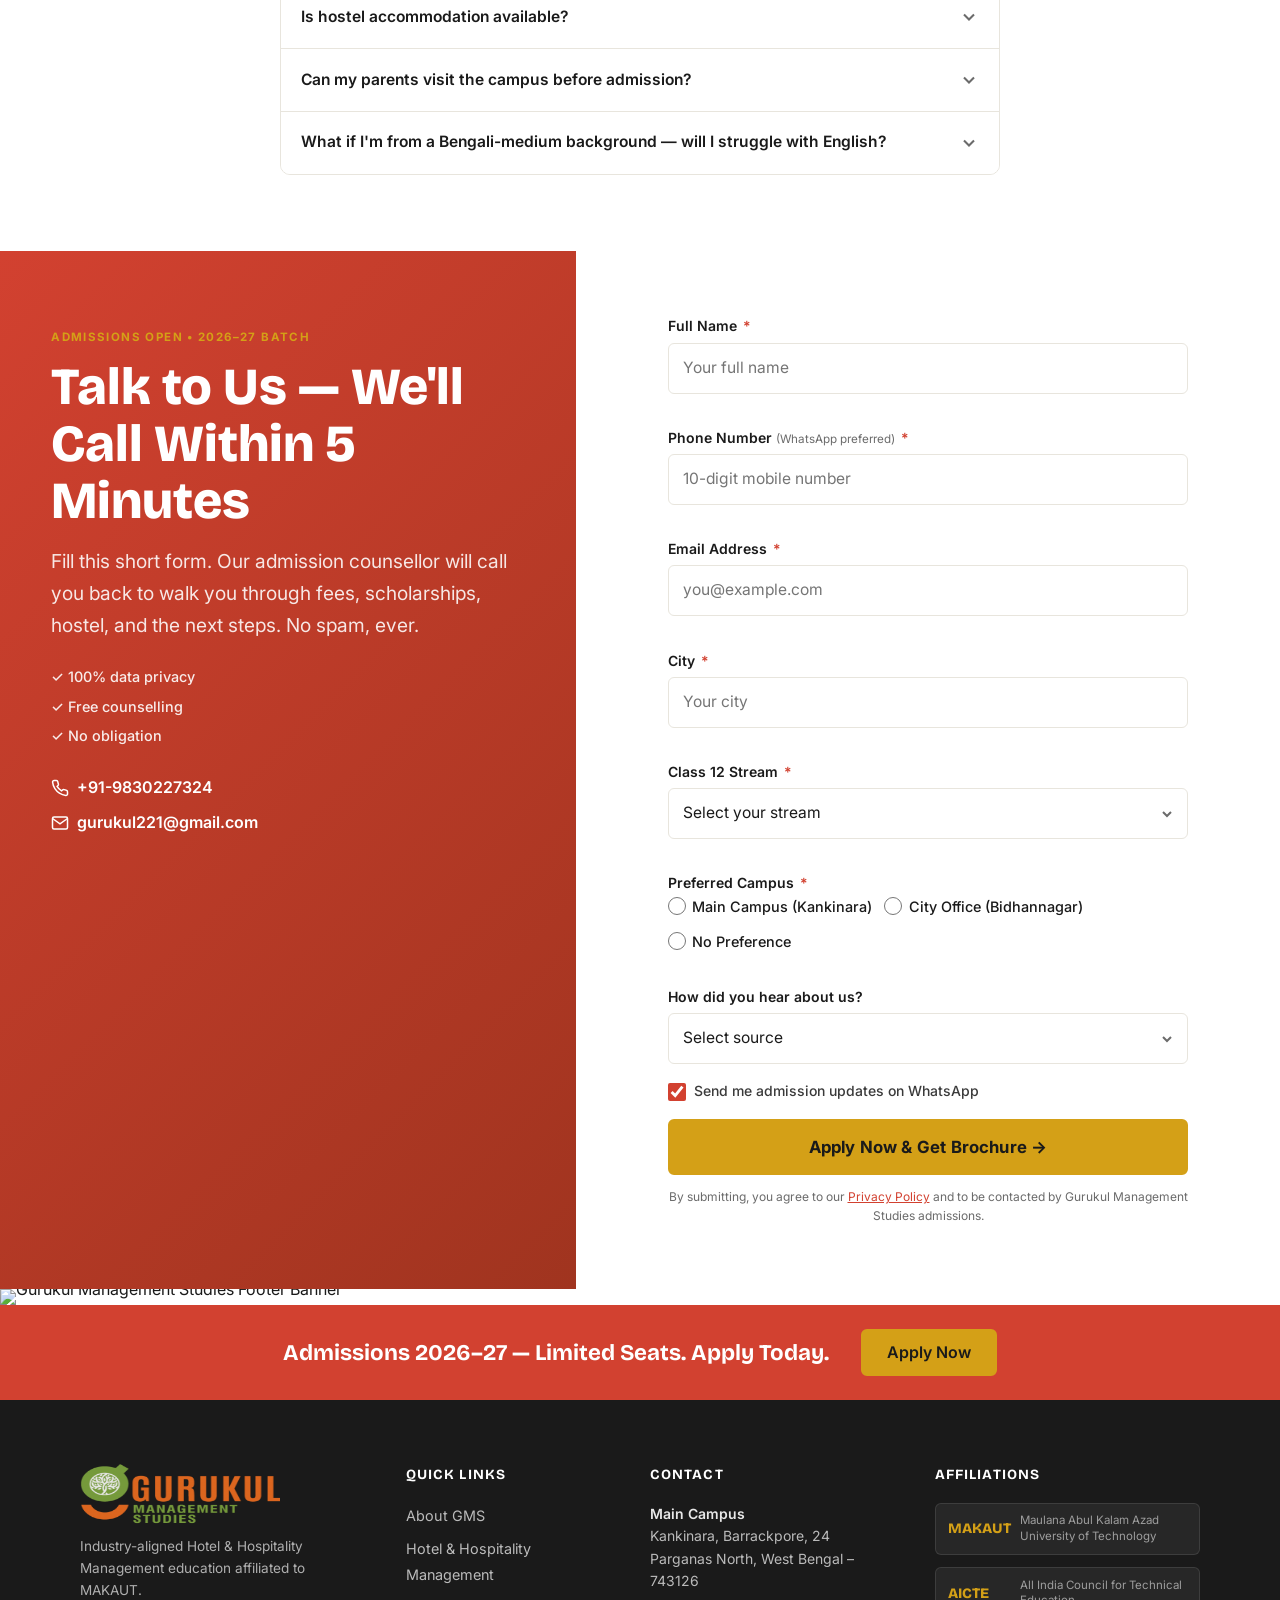
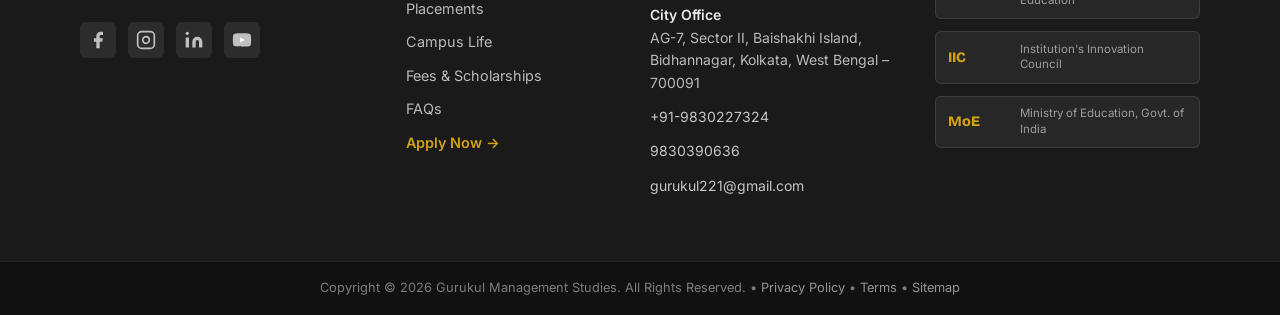
==== commit cc2161ea: "lots of changes" ====
--- a/index.html
+++ b/index.html
@@ -181,7 +181,7 @@
         </ul>
       </nav>
       <div class="site-header__actions">
-        <button class="btn btn--text" id="brochure-trigger" aria-haspopup="dialog">Download Brochure</button>
+        <button class="btn btn--text" id="brochure-trigger" data-brochure-download>Download Brochure</button>
         <a href="#apply" class="btn btn--gold" data-track="apply_cta_click" data-cta-location="header">Apply Now</a>
       </div>
       <button class="hamburger" id="hamburger" aria-expanded="false" aria-controls="mobile-drawer"
@@ -215,7 +215,7 @@
         </ul>
       </nav>
       <div class="mobile-drawer__ctas">
-        <button class="btn btn--outline-red btn--full" id="brochure-trigger-mobile">Download Brochure</button>
+        <button class="btn btn--outline-red btn--full" id="brochure-trigger-mobile" data-brochure-download>Download Brochure</button>
         <a href="#apply" class="btn btn--gold btn--full" data-track="apply_cta_click"
           data-cta-location="mobile-drawer">Apply Now — 2026 Batch</a>
       </div>
@@ -273,7 +273,7 @@
               data-cta-location="hero-primary">
               Apply Now →
             </a>
-            <button class="btn btn--outline-white btn--large" id="brochure-trigger-hero">
+            <button class="btn btn--outline-white btn--large" id="brochure-trigger-hero" data-brochure-download>
               Download Brochure ↓
             </button>
           </div>
@@ -350,30 +350,22 @@
                   <span class="hero-form__error" id="err-phone" role="alert" aria-live="polite"></span>
                 </div>
 
-                <!-- Preferred Campus -->
-                <div class="hero-form__group" id="field-campus">
-                  <p class="hero-form__label">Preferred Campus <span class="hero-form__req">*</span></p>
-                  <div class="hero-form__checkbox-group">
-                    <label class="hero-form__checkbox-label" for="hf-campus-newtown">
-                      <input type="checkbox" id="hf-campus-newtown" name="campus" value="Main Campus (Kankinara)"
-                        class="hero-form__checkbox">
-                      <span class="hero-form__checkbox-custom"></span>
-                      <span>Main Campus (Kankinara)</span>
-                    </label>
-                    <label class="hero-form__checkbox-label" for="hf-campus-barasat">
-                      <input type="checkbox" id="hf-campus-barasat" name="campus" value="City Office (Bidhannagar)"
-                        class="hero-form__checkbox">
-                      <span class="hero-form__checkbox-custom"></span>
-                      <span>City Office (Bidhannagar)</span>
-                    </label>
-                    <label class="hero-form__checkbox-label" for="hf-campus-nopref">
-                      <input type="checkbox" id="hf-campus-nopref" name="campus" value="No Preference"
-                        class="hero-form__checkbox">
-                      <span class="hero-form__checkbox-custom"></span>
-                      <span>No Preference</span>
-                    </label>
+                <!-- Select Programme -->
+                <div class="hero-form__group" id="field-course-variant">
+                  <label for="hero-course-variant" class="hero-form__label">Select Programme <span class="hero-form__req" aria-hidden="true">*</span></label>
+                  <div class="hero-form__input-wrap hero-form__input-wrap--select">
+                    <select id="hero-course-variant" name="course_variant" class="hero-form__input hero-form__select" required>
+                      <option value="" disabled selected>Choose your programme</option>
+                      <option value="4-Year Honours Degree">4-Year Honours Degree (MAKAUT)</option>
+                      <option value="3-Year Diploma">3-Year Diploma in Hotel &amp; Hospitality Management</option>
+                      <option value="2-Year Advance Diploma">2-Year Advance Diploma</option>
+                      <option value="1-Year Advance Certificate">1-Year Advance Certificate</option>
+                    </select>
+                    <svg class="hero-form__select-arrow" viewBox="0 0 24 24" fill="none" stroke="currentColor" stroke-width="2.5" width="14" height="14" aria-hidden="true">
+                      <polyline points="6 9 12 15 18 9"/>
+                    </svg>
                   </div>
-                  <span class="hero-form__error" id="err-campus" role="alert" aria-live="polite"></span>
+                  <span class="hero-form__error" id="err-course-variant" role="alert" aria-live="polite"></span>
                 </div>
 
                 <!-- WhatsApp Opt-in
@@ -442,6 +434,70 @@
         </div>
       </div>
     </div>
+
+    <!-- ===== SECTION 5.5: Programme Options ===== -->
+    <section class="section" id="programmes" aria-labelledby="programmes-headline">
+      <div class="container">
+        <div class="section__header">
+          <h2 class="section__title" id="programmes-headline">
+            Choose Your <span class="text-red">Programme Path</span>
+          </h2>
+          <p class="section__subtitle">Four ways to enter the hospitality industry with Gurukul — from a 1-year certificate to a 4-year Honours degree.</p>
+        </div>
+
+        <div class="programme-options-grid">
+
+          <!-- 4-Year Honours Degree — flagship -->
+          <article class="prog-card prog-card--flagship" aria-label="4-Year Hotel and Hospitality Management Honours Degree">
+            <div class="prog-card__ribbon">Most Popular</div>
+            <div class="prog-card__badge">4 YEARS</div>
+            <h3 class="prog-card__title">Hotel &amp; Hospitality Management — Honours Degree</h3>
+            <div class="prog-card__fee">₹2,40,000</div>
+            <p class="prog-card__eligibility">
+              <!-- [[FLAG: 4-year eligibility not stated by client — confirm before publishing]] -->
+              Eligibility: <em>10+2 any stream, 50%+</em>
+            </p>
+            <p class="prog-card__note">Full Honours degree, MAKAUT-affiliated and AICTE-approved.</p>
+            <button class="btn btn--gold prog-card__cta"
+              onclick="scrollToHeroFormAndSelect('4-Year Honours Degree')">Apply for this Programme</button>
+          </article>
+
+          <!-- 3-Year Diploma -->
+          <article class="prog-card" aria-label="3-Year Diploma in Hotel and Hospitality Management">
+            <div class="prog-card__badge">3 YEARS</div>
+            <h3 class="prog-card__title">Diploma in Hotel &amp; Hospitality Management</h3>
+            <div class="prog-card__fee">₹1,50,000</div>
+            <p class="prog-card__eligibility">Eligibility: Class 10 passed</p>
+            <p class="prog-card__note">Diploma route into hotel operations after Class 10.</p>
+            <button class="btn btn--outline-red prog-card__cta"
+              onclick="scrollToHeroFormAndSelect('3-Year Diploma')">Apply for this Programme</button>
+          </article>
+
+          <!-- 2-Year Advance Diploma -->
+          <article class="prog-card" aria-label="2-Year Advance Diploma in Hotel and Hospitality Management">
+            <div class="prog-card__badge">2 YEARS</div>
+            <h3 class="prog-card__title">Advance Diploma in Hotel &amp; Hospitality Management</h3>
+            <div class="prog-card__fee">₹1,10,000</div>
+            <p class="prog-card__eligibility">Eligibility: Class 10 passed</p>
+            <p class="prog-card__note">Faster entry into the industry with focused practical training.</p>
+            <button class="btn btn--outline-red prog-card__cta"
+              onclick="scrollToHeroFormAndSelect('2-Year Advance Diploma')">Apply for this Programme</button>
+          </article>
+
+          <!-- 1-Year Advance Certificate -->
+          <article class="prog-card" aria-label="1-Year Advance Certificate Course in Hotel Management">
+            <div class="prog-card__badge">1 YEAR</div>
+            <h3 class="prog-card__title">Advance Certificate Course in Hotel Management</h3>
+            <div class="prog-card__fee">₹65,000</div>
+            <p class="prog-card__eligibility">Eligibility: Class 10 passed or appeared</p>
+            <p class="prog-card__note">Quick foundation course in hotel operations.</p>
+            <button class="btn btn--outline-red prog-card__cta"
+              onclick="scrollToHeroFormAndSelect('1-Year Advance Certificate')">Apply for this Programme</button>
+          </article>
+
+        </div>
+      </div>
+    </section>
 
     <!-- ===== SECTION 6: Why GMS? ===== -->
     <section class="section section--cream" id="about" aria-labelledby="about-headline">
@@ -698,7 +754,7 @@
         </div>
 
         <div class="programme-ctas">
-          <button class="btn btn--gold" id="brochure-trigger-programme">Download Full Curriculum PDF ↓</button>
+          <button class="btn btn--gold" id="brochure-trigger-programme" data-brochure-download>Download Full Curriculum PDF ↓</button>
           <a href="#apply" class="btn btn--outline-red" data-track="apply_cta_click"
             data-cta-location="programme-section">Talk to a Counsellor</a>
         </div>
@@ -794,7 +850,6 @@
       </div>
     </section>
 
-    <!-- [[FLAG: Recruiter logos removed — Taj, ITC, JW Marriott, Hyatt, Oberoi, Radisson, Leela, Carnival, Apollo, Fortis, IndiGo, Akasa etc. are SBIHM's claimed partners and do not apply to Gurukul. If Gurukul has genuine, documented hospitality recruiter partnerships, client must supply the verified list/logos to reinstate this section.]] -->
     <!-- ===== SECTION 10: Industry Exposure & Placement Support ===== -->
     <section class="section section--cream" id="partners" aria-labelledby="partners-headline">
       <div class="container">
@@ -804,6 +859,58 @@
           </h2>
           <p class="section__subtitle">Gurukul Management Studies provides 100% job placement assistance with national and international training and placement exposure for hospitality students.</p>
         </div>
+      </div>
+
+      <!-- Recruiter logo wall — client-approved recruiting partners -->
+      <div class="recruiter-wall" aria-label="Recruiting and placement partner organisations">
+        <div class="recruiter-track">
+          <!-- Set 1 of 2 — duplicated below for seamless CSS scroll loop -->
+          <div class="recruiter-card"><img src="assets/images/pllogo/TAJ.jpg" alt="Taj Hotels" loading="lazy" decoding="async"></div>
+          <div class="recruiter-card"><img src="assets/images/pllogo/ITC-HOTELS.jpg" alt="ITC Hotels" loading="lazy" decoding="async"></div>
+          <div class="recruiter-card"><img src="assets/images/pllogo/JW-MARRIOT-scaled.jpg" alt="JW Marriott" loading="lazy" decoding="async"></div>
+          <div class="recruiter-card"><img src="assets/images/pllogo/HAYATT-HOTELS.jpg" alt="Hyatt Hotels" loading="lazy" decoding="async"></div>
+          <div class="recruiter-card"><img src="assets/images/pllogo/OBEROI.jpg" alt="The Oberoi Group" loading="lazy" decoding="async"></div>
+          <div class="recruiter-card"><img src="assets/images/pllogo/RADISSON.jpg" alt="Radisson Hotels" loading="lazy" decoding="async"></div>
+          <div class="recruiter-card"><img src="assets/images/pllogo/THE-LEELA-PALACE.jpg" alt="The Leela Palace" loading="lazy" decoding="async"></div>
+          <div class="recruiter-card"><img src="assets/images/pllogo/hi.svg" alt="Hilton Hotels" loading="lazy" decoding="async"></div>
+          <div class="recruiter-card"><img src="assets/images/pllogo/Logo_of_Pride_Hotels_Group.avif" alt="Pride Hotels Group" loading="lazy" decoding="async"></div>
+          <div class="recruiter-card"><img src="assets/images/pllogo/crown_plaza.svg" alt="Crowne Plaza" loading="lazy" decoding="async"></div>
+          <div class="recruiter-card"><img src="assets/images/pllogo/Carnival.png" alt="Carnival" loading="lazy" decoding="async"></div>
+          <div class="recruiter-card"><img src="assets/images/pllogo/Apollo-Hospitals.png" alt="Apollo Hospitals" loading="lazy" decoding="async"></div>
+          <div class="recruiter-card"><img src="assets/images/pllogo/FORTIS.png" alt="Fortis Healthcare" loading="lazy" decoding="async"></div>
+          <div class="recruiter-card"><img src="assets/images/pllogo/IndiGo_logo_2x.avif" alt="IndiGo" loading="lazy" decoding="async"></div>
+          <div class="recruiter-card"><img src="assets/images/pllogo/Akasa.svg" alt="Akasa Air" loading="lazy" decoding="async"></div>
+          <div class="recruiter-card"><img src="assets/images/pllogo/Ginger_Hotels.svg" alt="Ginger Hotels" loading="lazy" decoding="async"></div>
+          <div class="recruiter-card"><img src="assets/images/pllogo/Vivanta.svg" alt="Vivanta" loading="lazy" decoding="async"></div>
+          <div class="recruiter-card"><img src="assets/images/pllogo/HRC01.png" alt="Hard Rock Cafe" loading="lazy" decoding="async"></div>
+          <div class="recruiter-card"><img src="assets/images/pllogo/WW.svg" alt="WW" loading="lazy" decoding="async"></div>
+          <div class="recruiter-card"><img src="assets/images/pllogo/THE-PARK.jpg" alt="The Park Hotels" loading="lazy" decoding="async"></div>
+          <!-- Set 2 of 2 — duplicate for seamless infinite scroll -->
+          <div class="recruiter-card" aria-hidden="true"><img src="assets/images/pllogo/TAJ.jpg" alt="" loading="lazy" decoding="async"></div>
+          <div class="recruiter-card" aria-hidden="true"><img src="assets/images/pllogo/ITC-HOTELS.jpg" alt="" loading="lazy" decoding="async"></div>
+          <div class="recruiter-card" aria-hidden="true"><img src="assets/images/pllogo/JW-MARRIOT-scaled.jpg" alt="" loading="lazy" decoding="async"></div>
+          <div class="recruiter-card" aria-hidden="true"><img src="assets/images/pllogo/HAYATT-HOTELS.jpg" alt="" loading="lazy" decoding="async"></div>
+          <div class="recruiter-card" aria-hidden="true"><img src="assets/images/pllogo/OBEROI.jpg" alt="" loading="lazy" decoding="async"></div>
+          <div class="recruiter-card" aria-hidden="true"><img src="assets/images/pllogo/RADISSON.jpg" alt="" loading="lazy" decoding="async"></div>
+          <div class="recruiter-card" aria-hidden="true"><img src="assets/images/pllogo/THE-LEELA-PALACE.jpg" alt="" loading="lazy" decoding="async"></div>
+          <div class="recruiter-card" aria-hidden="true"><img src="assets/images/pllogo/hi.svg" alt="" loading="lazy" decoding="async"></div>
+          <div class="recruiter-card" aria-hidden="true"><img src="assets/images/pllogo/Logo_of_Pride_Hotels_Group.avif" alt="" loading="lazy" decoding="async"></div>
+          <div class="recruiter-card" aria-hidden="true"><img src="assets/images/pllogo/crown_plaza.svg" alt="" loading="lazy" decoding="async"></div>
+          <div class="recruiter-card" aria-hidden="true"><img src="assets/images/pllogo/Carnival.png" alt="" loading="lazy" decoding="async"></div>
+          <div class="recruiter-card" aria-hidden="true"><img src="assets/images/pllogo/Apollo-Hospitals.png" alt="" loading="lazy" decoding="async"></div>
+          <div class="recruiter-card" aria-hidden="true"><img src="assets/images/pllogo/FORTIS.png" alt="" loading="lazy" decoding="async"></div>
+          <div class="recruiter-card" aria-hidden="true"><img src="assets/images/pllogo/IndiGo_logo_2x.avif" alt="" loading="lazy" decoding="async"></div>
+          <div class="recruiter-card" aria-hidden="true"><img src="assets/images/pllogo/Akasa.svg" alt="" loading="lazy" decoding="async"></div>
+          <div class="recruiter-card" aria-hidden="true"><img src="assets/images/pllogo/Ginger_Hotels.svg" alt="" loading="lazy" decoding="async"></div>
+          <div class="recruiter-card" aria-hidden="true"><img src="assets/images/pllogo/Vivanta.svg" alt="" loading="lazy" decoding="async"></div>
+          <div class="recruiter-card" aria-hidden="true"><img src="assets/images/pllogo/HRC01.png" alt="" loading="lazy" decoding="async"></div>
+          <div class="recruiter-card" aria-hidden="true"><img src="assets/images/pllogo/WW.svg" alt="" loading="lazy" decoding="async"></div>
+          <div class="recruiter-card" aria-hidden="true"><img src="assets/images/pllogo/THE-PARK.jpg" alt="" loading="lazy" decoding="async"></div>
+        </div>
+      </div>
+
+      <div class="container">
+        <p class="recruiter-note">Our graduates are placed across leading hospitality, healthcare, aviation and lifestyle brands nationwide.</p>
       </div>
     </section>
 
@@ -1056,6 +1163,49 @@
           </h2>
           <p class="section__subtitle">Most colleges hide fees until you visit. We don't. Here's exactly what you'll pay
             — and how to fund it.</p>
+        </div>
+
+        <!-- All-programme fee summary -->
+        <div class="fees-summary-wrap">
+          <table class="fees-table fees-table--summary" aria-label="All Gurukul programme fees at a glance">
+            <caption class="fees-table__caption">All Programmes — Fee at a Glance</caption>
+            <thead>
+              <tr>
+                <th scope="col">Programme</th>
+                <th scope="col">Duration</th>
+                <th scope="col">Total Fee</th>
+                <th scope="col">Eligibility</th>
+              </tr>
+            </thead>
+            <tbody>
+              <tr class="fees-table__total">
+                <td><strong>Hotel &amp; Hospitality Management — Honours Degree</strong></td>
+                <td>4 Years (8 Sems.)</td>
+                <td><strong>₹2,40,000</strong></td>
+                <!-- [[FLAG: 4-year eligibility not stated by client — confirm before publishing]] -->
+                <td><em>TBC</em></td>
+              </tr>
+              <tr>
+                <td>Diploma in Hotel &amp; Hospitality Management</td>
+                <td>3 Years</td>
+                <td>₹1,50,000</td>
+                <td>Class 10 passed</td>
+              </tr>
+              <tr>
+                <td>Advance Diploma in Hotel &amp; Hospitality Management</td>
+                <td>2 Years</td>
+                <td>₹1,10,000</td>
+                <td>Class 10 passed</td>
+              </tr>
+              <tr>
+                <td>Advance Certificate Course in Hotel Management</td>
+                <td>1 Year</td>
+                <td>₹65,000</td>
+                <td>Class 10 passed or appeared</td>
+              </tr>
+            </tbody>
+          </table>
+          <p class="fees-summary__note">Scroll down for the full 4-Year Honours payment schedule and available scholarships.</p>
         </div>
 
         <div class="fees-layout">
@@ -1241,7 +1391,7 @@
             </button>
             <div class="faq-answer faq-answer--hidden" id="faq-answer-3" role="region" hidden>
               <!-- [[FLAG: Eligibility criteria not published on Gurukul's website — client to confirm before go-live.]] -->
-              <p>[[FLAG: Eligibility criteria to be confirmed by the client. Please contact our admissions team at +91-9830227324 or gurukul221@gmail.com for details.]]</p>
+              <p>Eligibility for Diploma in Hotel and Hospital Management is 10 passed. | Eligibility for Advanced Diploma in Hotel Management is 10 passed.</p>
             </div>
           </div>
 
@@ -1497,7 +1647,7 @@
             <h3 class="apply-thankyou__title">Thank you, <span id="thankyou-name">there</span>!</h3>
             <p class="apply-thankyou__body">A counsellor will call you within 5 minutes. Meanwhile:</p>
             <div class="apply-thankyou__actions">
-              <button class="btn btn--gold" id="brochure-trigger-thankyou">Download the Brochure →</button>
+              <button class="btn btn--gold" id="brochure-trigger-thankyou" data-brochure-download>Download the Brochure →</button>
               <!-- [[FLAG: WhatsApp button removed — Gurukul has not provided a WhatsApp number. Reinstate only if client confirms a number is WhatsApp-enabled.]] -->
             </div>
           </div>
@@ -1513,7 +1663,7 @@
   <!-- [[FLAG: Footer banner image is SBIHM-branded — client must supply a Gurukul banner image, or this element should be removed before go-live.]] -->
   <!-- Footer Banner Image -->
   <div class="footer-banner">
-    <img src="assets/images/sbihm_FooterBanner_all.jpg.jpeg" alt="Gurukul Management Studies Footer Banner" width="100%" loading="lazy">
+    <img src="assets/campus/academics-11.jpg" alt="Gurukul Management Studies Footer Banner" width="100%" loading="lazy">
   </div>
 
   <!-- CTA Banner -->
@@ -1532,7 +1682,7 @@
 
           <div class="footer-col footer-col--brand">
             <a href="#" aria-label="Gurukul Management Studies Home">
-              <img src="assets/campus/campus-07.jpg" alt="Gurukul Management Studies"
+              <img src="assets/images/gurukul_logo.png" alt="Gurukul Management Studies"
                 width="200" height="60" loading="lazy">
             </a>
             <p class="footer-col__tagline">Industry-aligned Hotel &amp; Hospitality Management education affiliated to MAKAUT.</p>
--- a/styles.css
+++ b/styles.css
@@ -1240,6 +1240,8 @@
   appearance: none;
   -webkit-appearance: none;
   cursor: pointer;
+  padding-left: 0.75rem;  /* no left icon — override base 2.4rem */
+  padding-right: 2.25rem; /* clearance for the dropdown arrow */
 }
 
 .hero-form__select option {
@@ -3694,10 +3696,286 @@
   }
 }
 
+/* ─── Section 10 — Recruiter Logo Wall ──────────────────────────────────── */
+.recruiter-wall {
+  position: relative;
+  overflow: hidden;
+  margin-top: clamp(1.5rem, 3vw, 2.5rem);
+  padding-block: 0.5rem;
+}
+
+.recruiter-wall::before,
+.recruiter-wall::after {
+  content: '';
+  position: absolute;
+  top: 0;
+  bottom: 0;
+  width: 80px;
+  z-index: 2;
+  pointer-events: none;
+}
+
+.recruiter-wall::before {
+  left: 0;
+  background: linear-gradient(to right, var(--sbihm-cream), transparent);
+}
+
+.recruiter-wall::after {
+  right: 0;
+  background: linear-gradient(to left, var(--sbihm-cream), transparent);
+}
+
+.recruiter-track {
+  display: flex;
+  gap: 1rem;
+  width: max-content;
+  animation: recruiter-scroll 55s linear infinite;
+}
+
+.recruiter-track:hover {
+  animation-play-state: paused;
+}
+
+@keyframes recruiter-scroll {
+  from { transform: translateX(0); }
+  to   { transform: translateX(-50%); }
+}
+
+.recruiter-card {
+  display: flex;
+  align-items: center;
+  justify-content: center;
+  min-width: 160px;
+  height: 80px;
+  background: var(--sbihm-paper);
+  border: 1px solid var(--sbihm-line);
+  border-radius: 10px;
+  padding: 0.75rem 1.5rem;
+  box-shadow: 0 2px 8px rgba(26, 26, 26, 0.06);
+  transition: box-shadow 0.25s, border-color 0.25s;
+  user-select: none;
+  cursor: default;
+}
+
+.recruiter-card:hover {
+  box-shadow: 0 6px 20px rgba(210, 65, 48, 0.12);
+  border-color: var(--sbihm-red);
+}
+
+.recruiter-card img {
+  max-height: 48px;
+  max-width: 128px;
+  width: auto;
+  height: auto;
+  object-fit: contain;
+  filter: grayscale(100%);
+  opacity: 0.65;
+  transition: filter 0.3s, opacity 0.3s;
+  display: block;
+}
+
+.recruiter-card:hover img {
+  filter: grayscale(0%);
+  opacity: 1;
+}
+
+.recruiter-note {
+  text-align: center;
+  margin-top: clamp(1.5rem, 3vw, 2rem);
+  font-size: var(--fs-small);
+  color: var(--sbihm-mute);
+  font-style: italic;
+}
+
+@media (prefers-reduced-motion: reduce) {
+  .recruiter-track {
+    animation: none;
+    flex-wrap: wrap;
+    justify-content: center;
+    width: auto;
+  }
+}
+
 /* ─── Misc Body Padding for mobile bottom bar ─────────────────────────────── */
 @media (max-width: 767px) {
   body {
     padding-bottom: 54px;
     /* matches mobile-bottom-cta height */
   }
+}
+
+/* ─── Section 5.5 — Programme Options Cards ──────────────────────────────── */
+.programme-options-grid {
+  display: grid;
+  grid-template-columns: 1fr;
+  gap: 1.5rem;
+}
+
+@media (min-width: 640px) {
+  .programme-options-grid {
+    grid-template-columns: repeat(2, 1fr);
+  }
+}
+
+@media (min-width: 1100px) {
+  .programme-options-grid {
+    grid-template-columns: repeat(4, 1fr);
+  }
+}
+
+.prog-card {
+  position: relative;
+  background: var(--sbihm-paper);
+  border: 1px solid var(--sbihm-line);
+  border-radius: 12px;
+  padding: 1.75rem 1.5rem 1.5rem;
+  display: flex;
+  flex-direction: column;
+  gap: 0.75rem;
+  transition:
+    box-shadow 0.2s,
+    transform 0.2s;
+}
+
+.prog-card:hover {
+  box-shadow: var(--sbihm-shadow);
+  transform: translateY(-3px);
+}
+
+.prog-card--flagship {
+  border-color: var(--sbihm-red);
+  box-shadow: 0 4px 24px rgba(210, 65, 48, 0.1);
+}
+
+.prog-card--flagship:hover {
+  box-shadow: 0 10px 36px rgba(210, 65, 48, 0.2);
+}
+
+.prog-card__ribbon {
+  position: absolute;
+  top: -1px;
+  right: 1.25rem;
+  background: var(--sbihm-red);
+  color: #fff;
+  font-size: 0.68rem;
+  font-weight: 700;
+  letter-spacing: 0.08em;
+  text-transform: uppercase;
+  padding: 0.2rem 0.6rem;
+  border-radius: 0 0 6px 6px;
+}
+
+.prog-card__badge {
+  display: inline-flex;
+  align-items: center;
+  background: var(--sbihm-red-soft);
+  color: var(--sbihm-red-dark);
+  font-size: 0.72rem;
+  font-weight: 700;
+  letter-spacing: 0.06em;
+  padding: 0.2rem 0.6rem;
+  border-radius: 4px;
+  width: fit-content;
+}
+
+.prog-card--flagship .prog-card__badge {
+  background: var(--sbihm-red);
+  color: #fff;
+}
+
+.prog-card__title {
+  font-family: var(--font-display);
+  font-size: 1rem;
+  font-weight: 700;
+  color: var(--sbihm-black);
+  line-height: 1.3;
+}
+
+.prog-card__fee {
+  font-family: var(--font-display);
+  font-size: 1.8rem;
+  font-weight: 800;
+  color: var(--sbihm-red);
+  line-height: 1;
+}
+
+.prog-card__eligibility {
+  font-size: 0.8rem;
+  color: var(--sbihm-mute);
+}
+
+.prog-card__note {
+  font-size: 0.875rem;
+  color: var(--sbihm-charcoal);
+  line-height: 1.5;
+  flex-grow: 1;
+}
+
+.prog-card__cta {
+  margin-top: 0.25rem;
+  width: 100%;
+  justify-content: center;
+  font-size: 0.875rem;
+  padding: 0.6rem 1rem;
+}
+
+/* ─── Fees: all-programme summary table ──────────────────────────────────── */
+.fees-summary-wrap {
+  margin-bottom: 2.5rem;
+}
+
+.fees-summary__note {
+  margin-top: 0.5rem;
+  font-size: var(--fs-small);
+  color: var(--sbihm-mute);
+  font-style: italic;
+}
+
+@media (max-width: 640px) {
+  .fees-table--summary {
+    font-size: 0.8rem;
+  }
+
+  .fees-table--summary td,
+  .fees-table--summary th {
+    padding: 0.5rem;
+  }
+}
+
+/* ─── Brochure gate: hero form pulse + bottom toast ─────────────────────── */
+@keyframes form-pulse-anim {
+  0%   { box-shadow: 0 0 0 0 rgba(210, 65, 48, 0.5); }
+  50%  { box-shadow: 0 0 0 10px rgba(210, 65, 48, 0.12); }
+  100% { box-shadow: 0 0 0 0 rgba(210, 65, 48, 0); }
+}
+
+.form-pulse {
+  animation: form-pulse-anim 0.7s ease 3;
+  border-radius: 12px;
+}
+
+#gurukul-toast {
+  position: fixed;
+  bottom: 5rem;
+  left: 50%;
+  transform: translateX(-50%) translateY(0.75rem);
+  background: var(--sbihm-black);
+  color: #fff;
+  font-family: var(--font-body);
+  font-size: var(--fs-small);
+  padding: 0.75rem 1.5rem;
+  border-radius: 8px;
+  box-shadow: var(--sbihm-shadow-lg);
+  opacity: 0;
+  pointer-events: none;
+  transition:
+    opacity 0.3s,
+    transform 0.3s;
+  white-space: nowrap;
+  z-index: 9999;
+}
+
+#gurukul-toast.is-visible {
+  opacity: 1;
+  transform: translateX(-50%) translateY(0);
 }
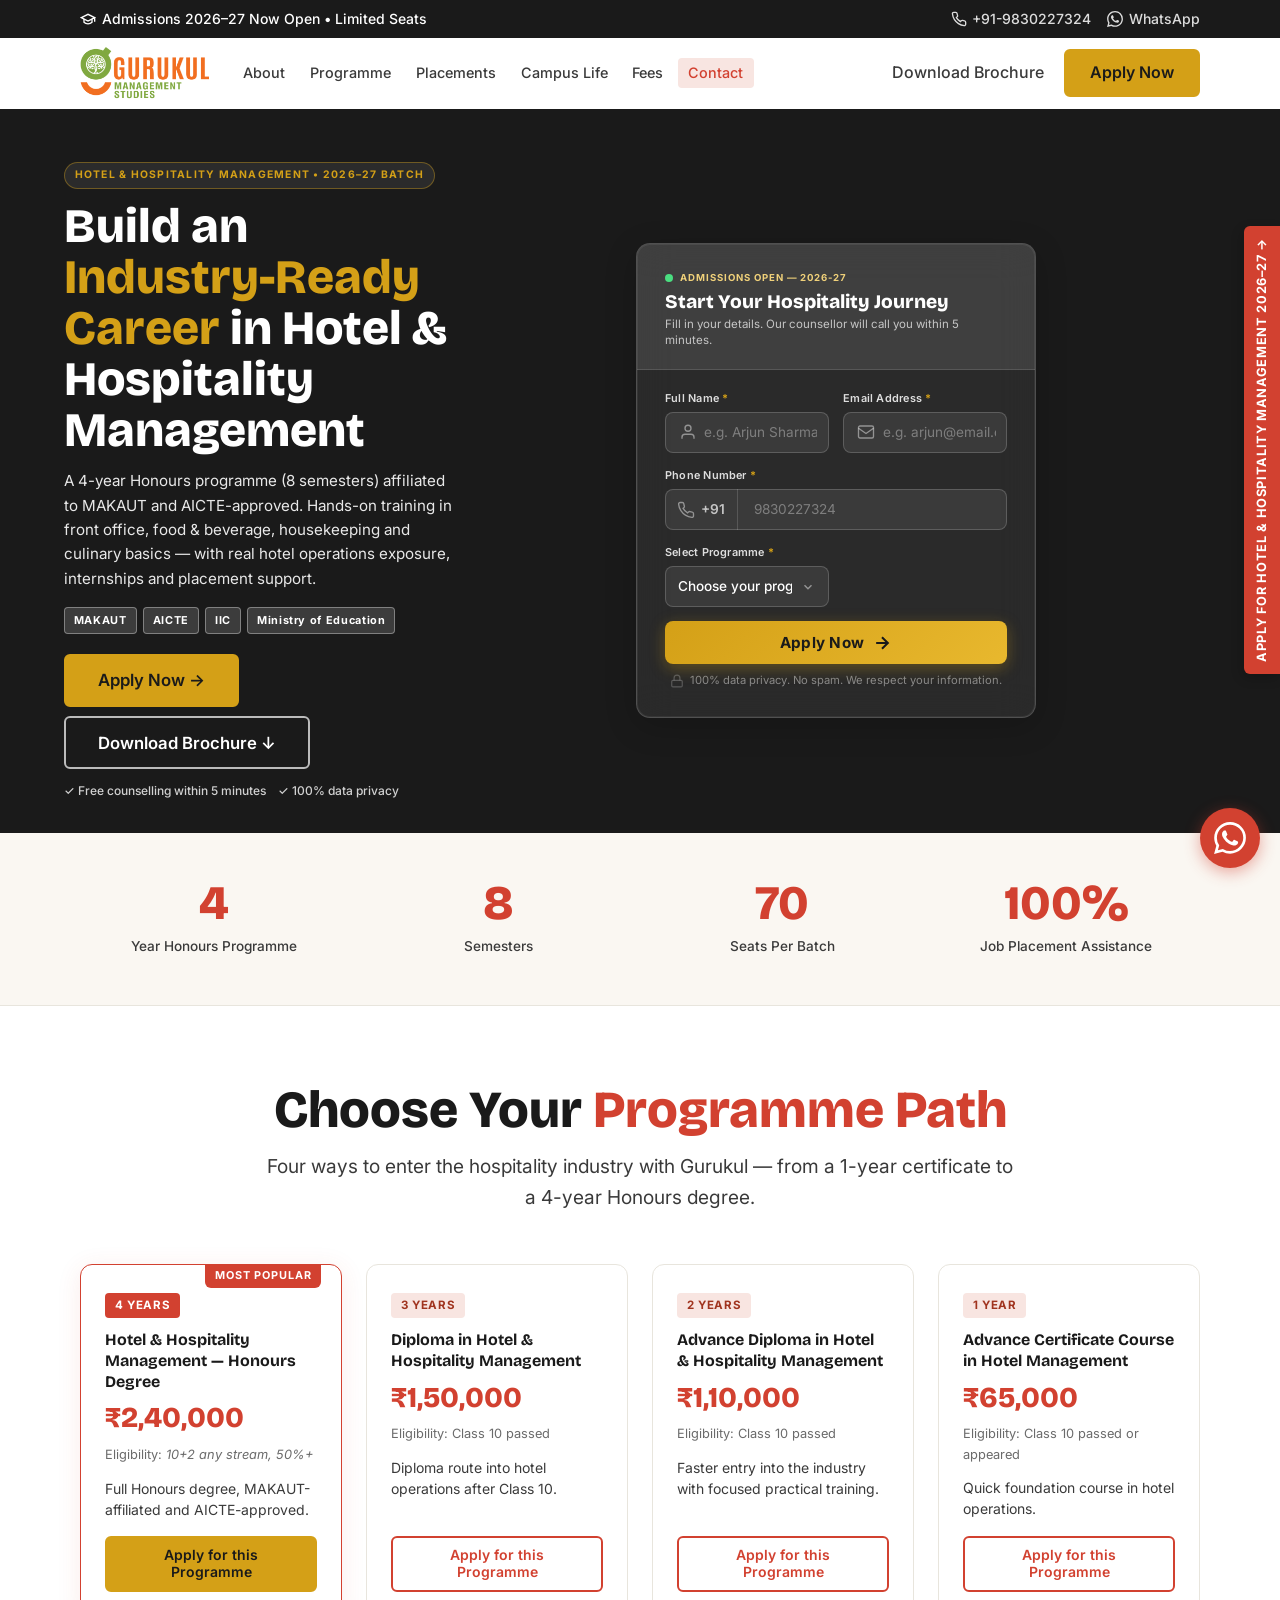
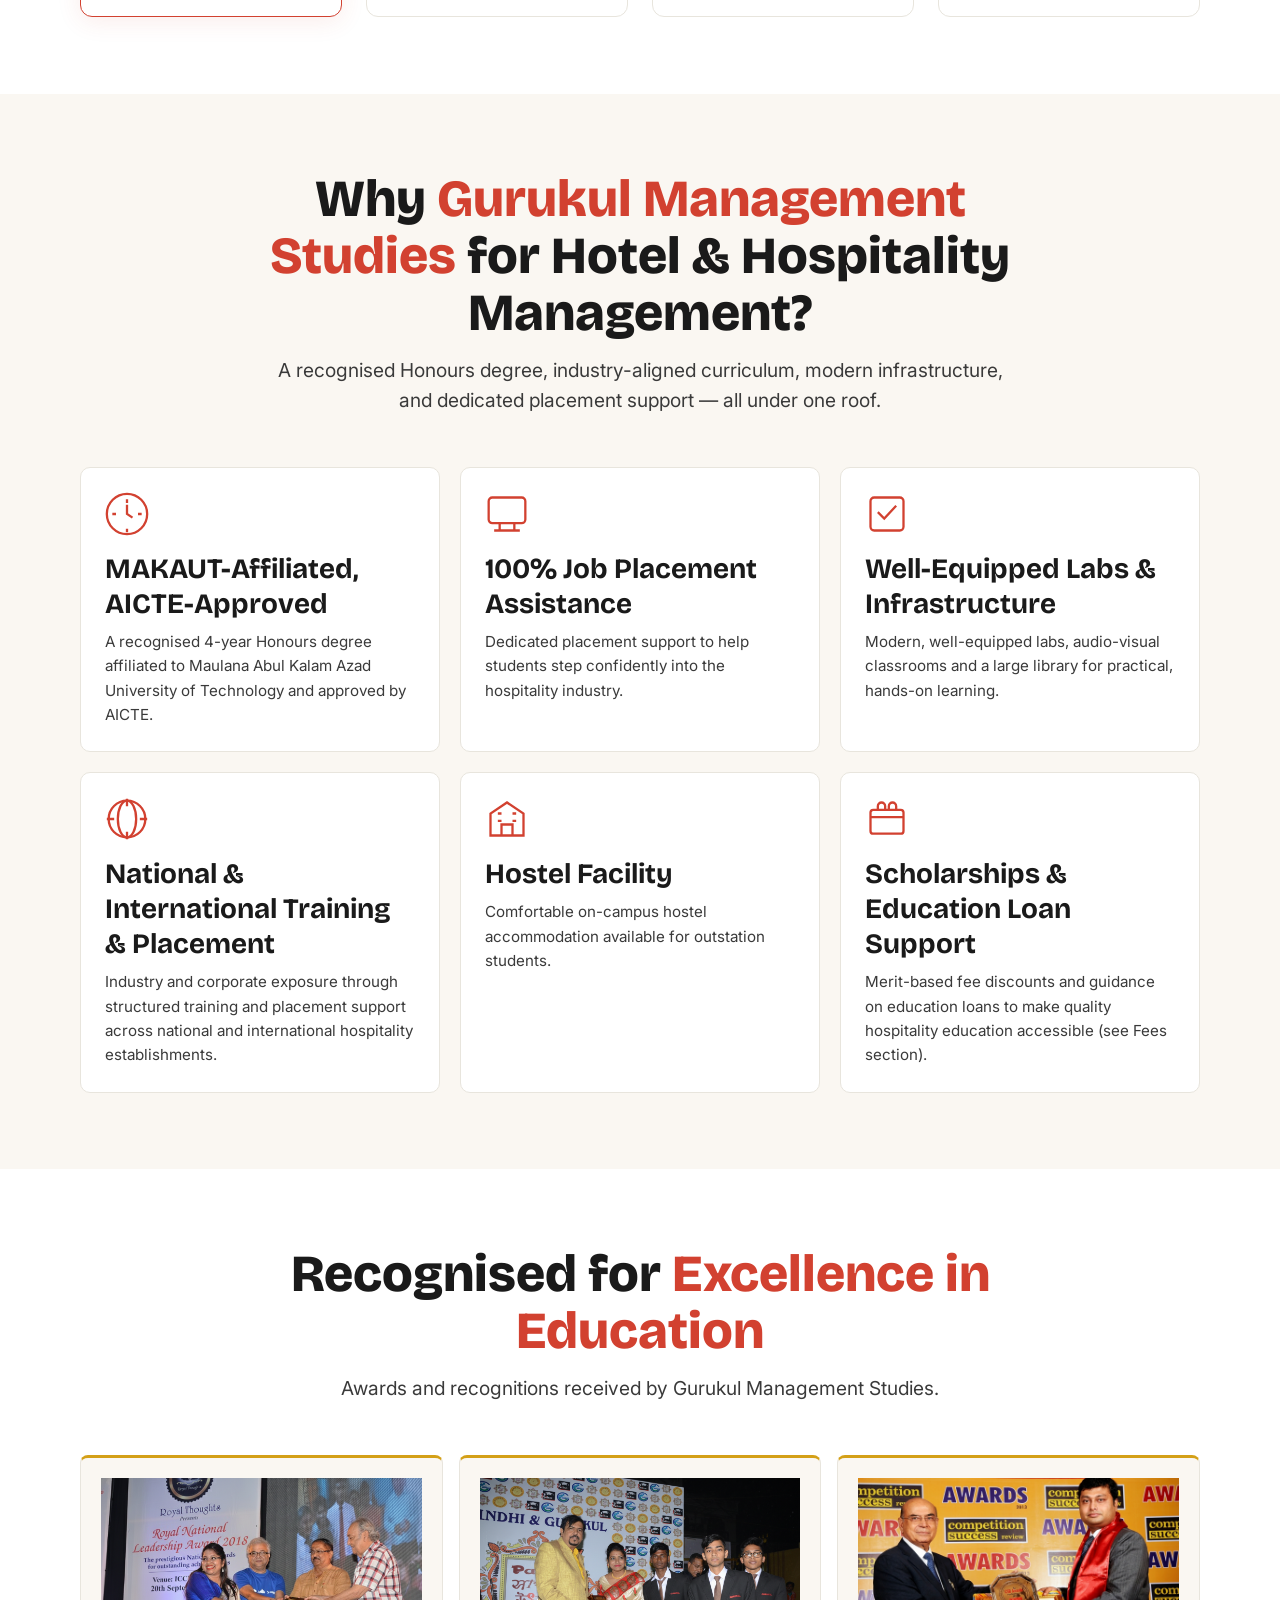
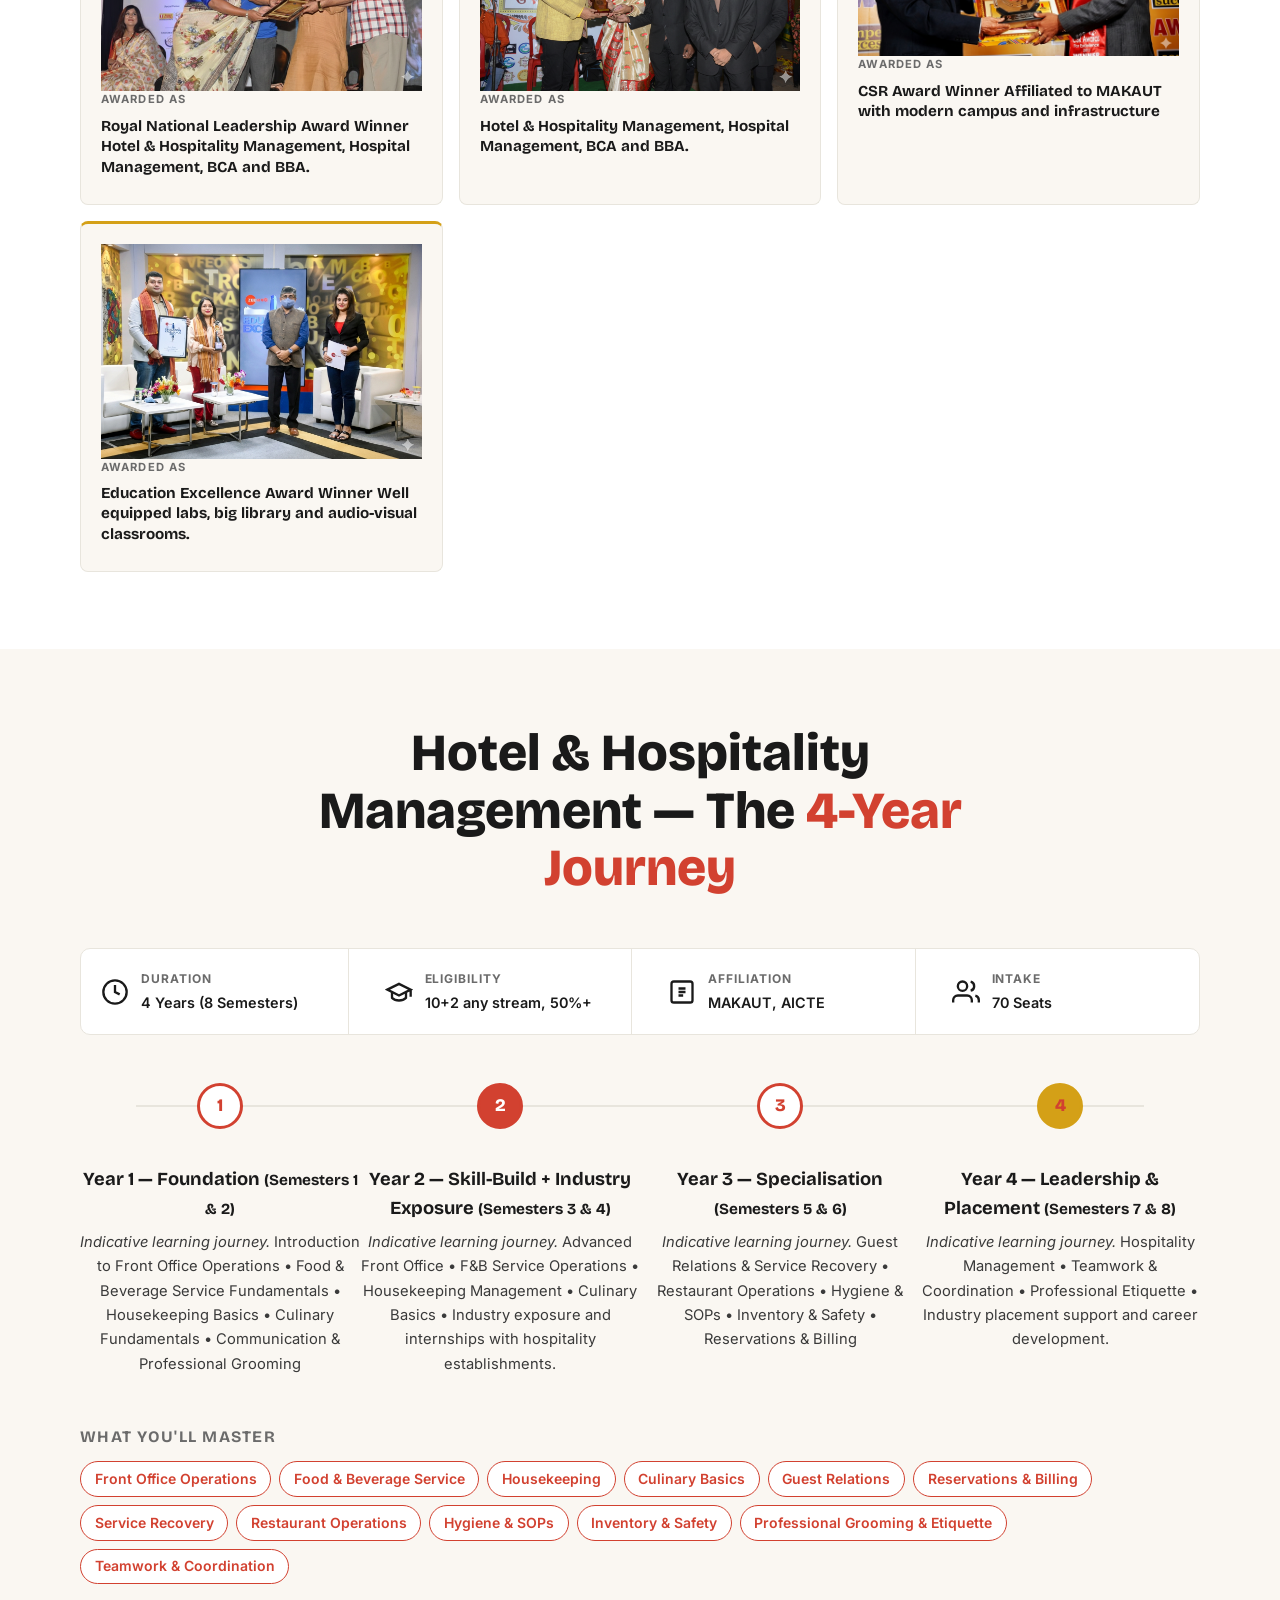
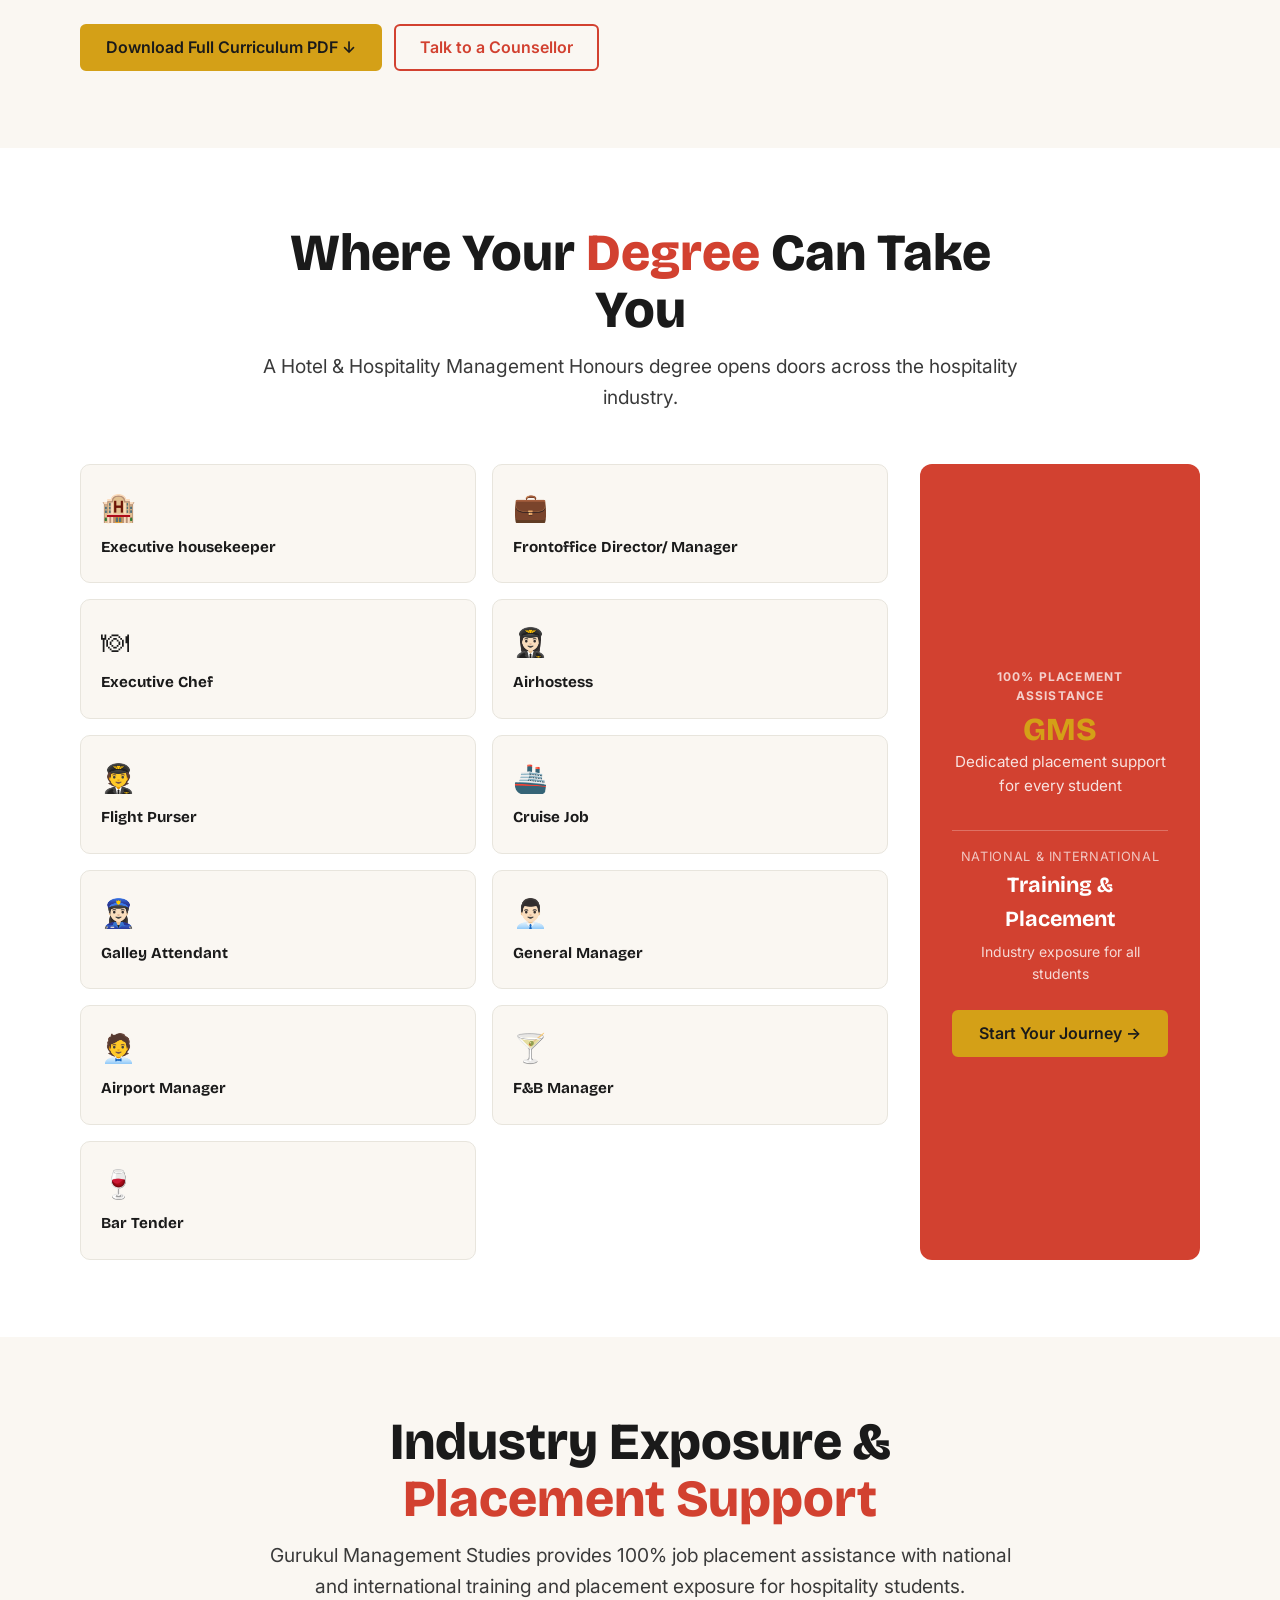
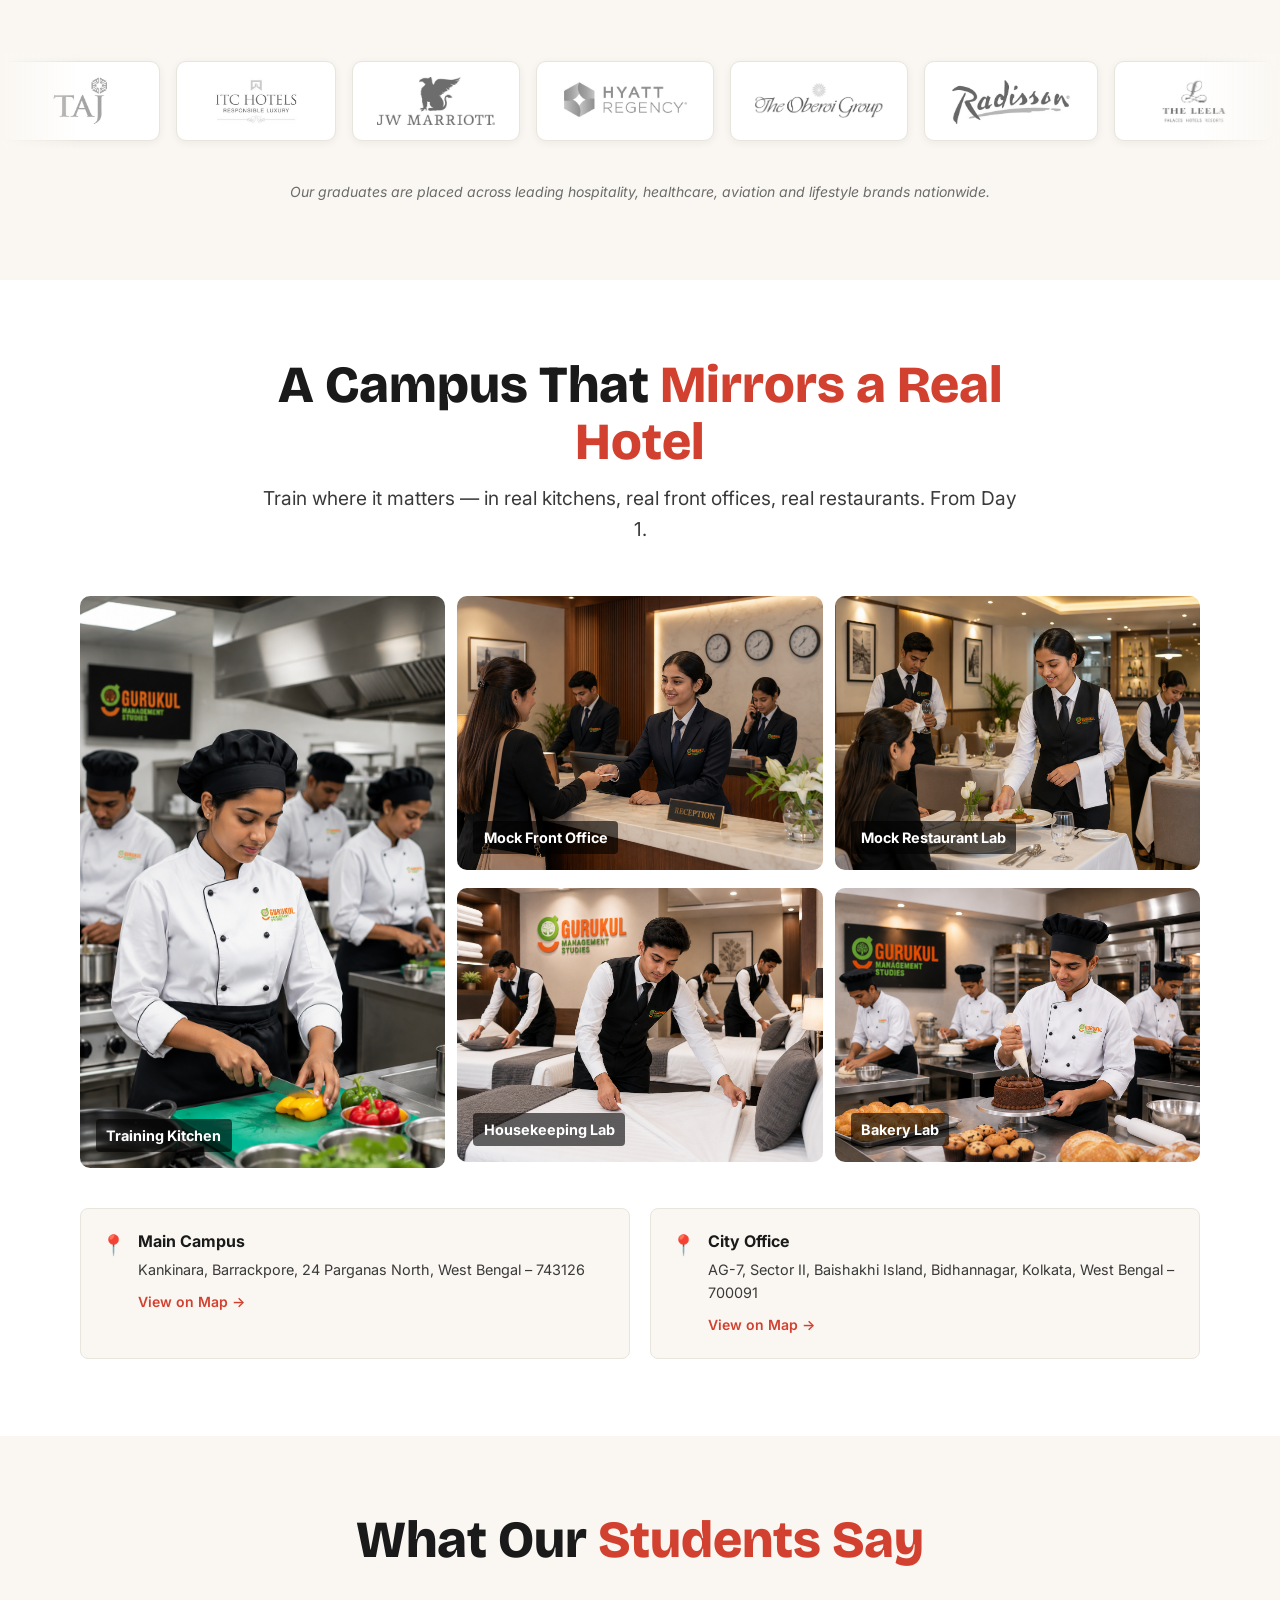
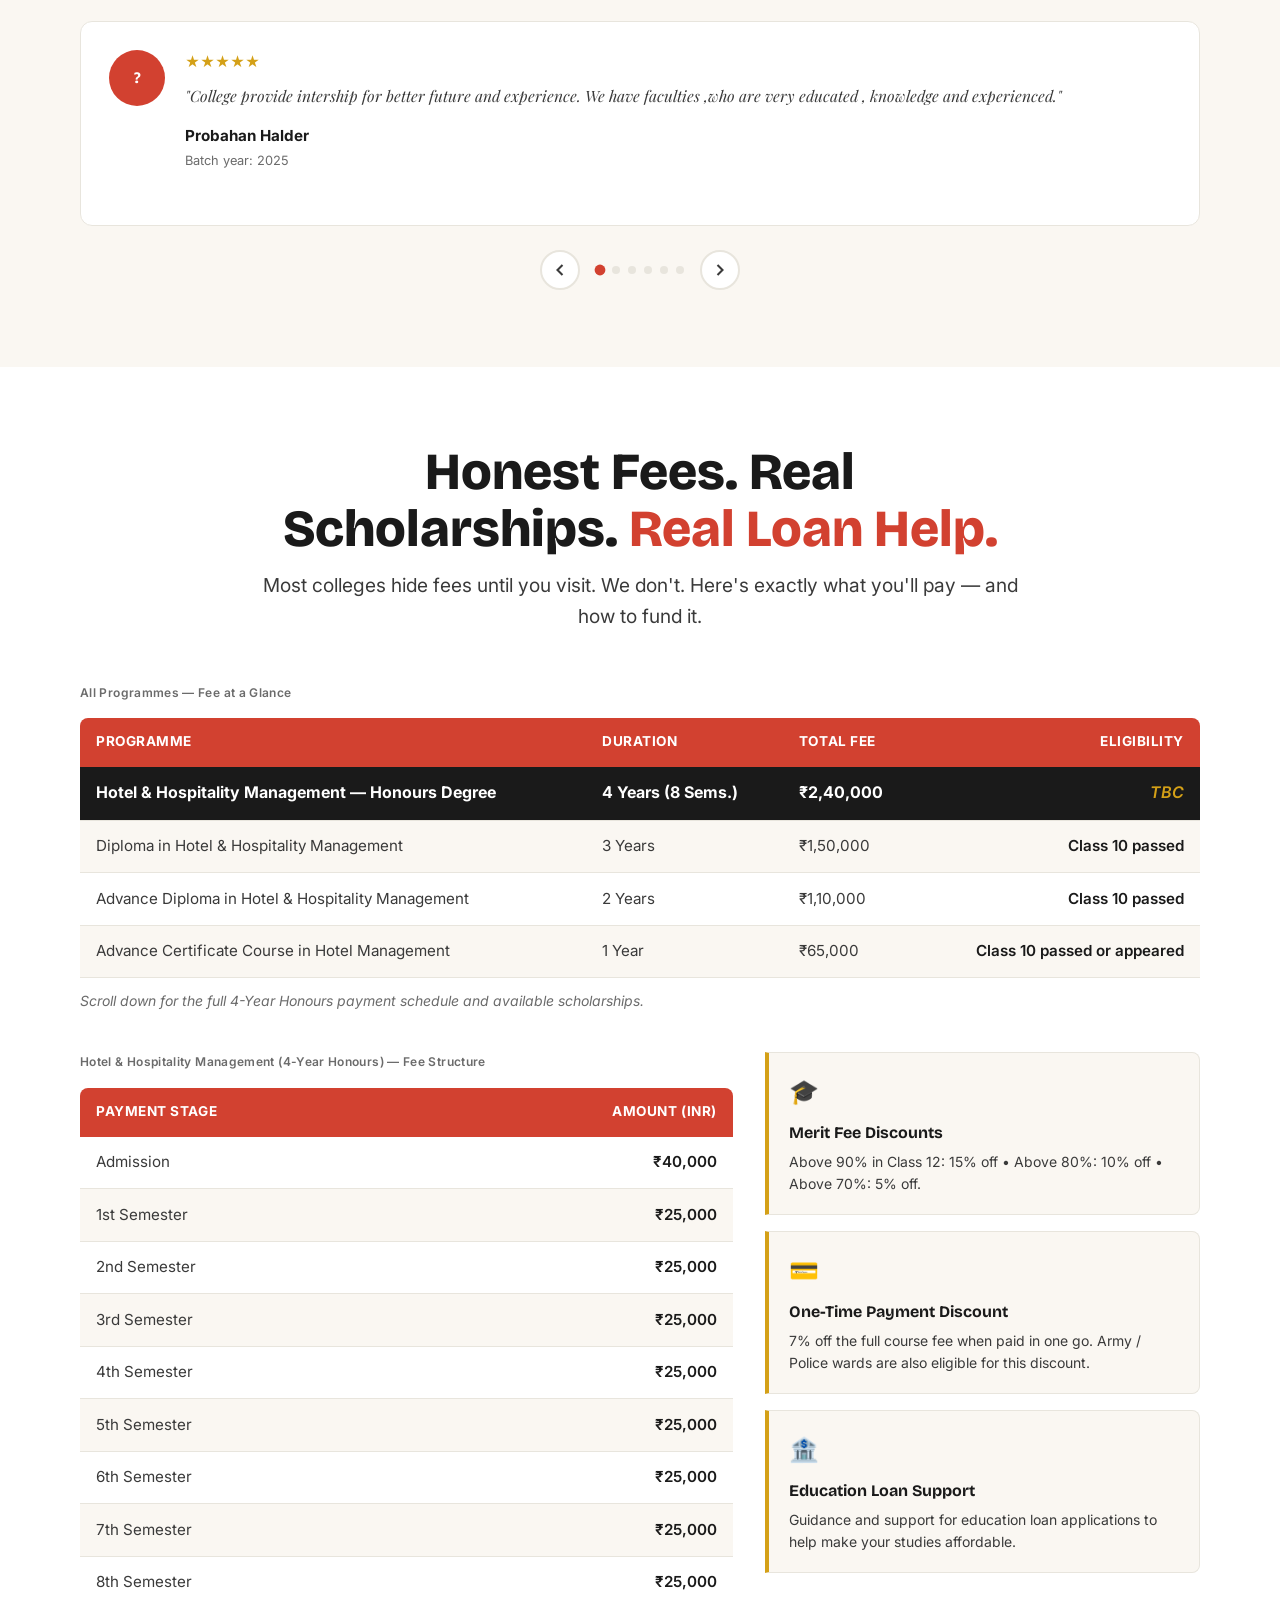
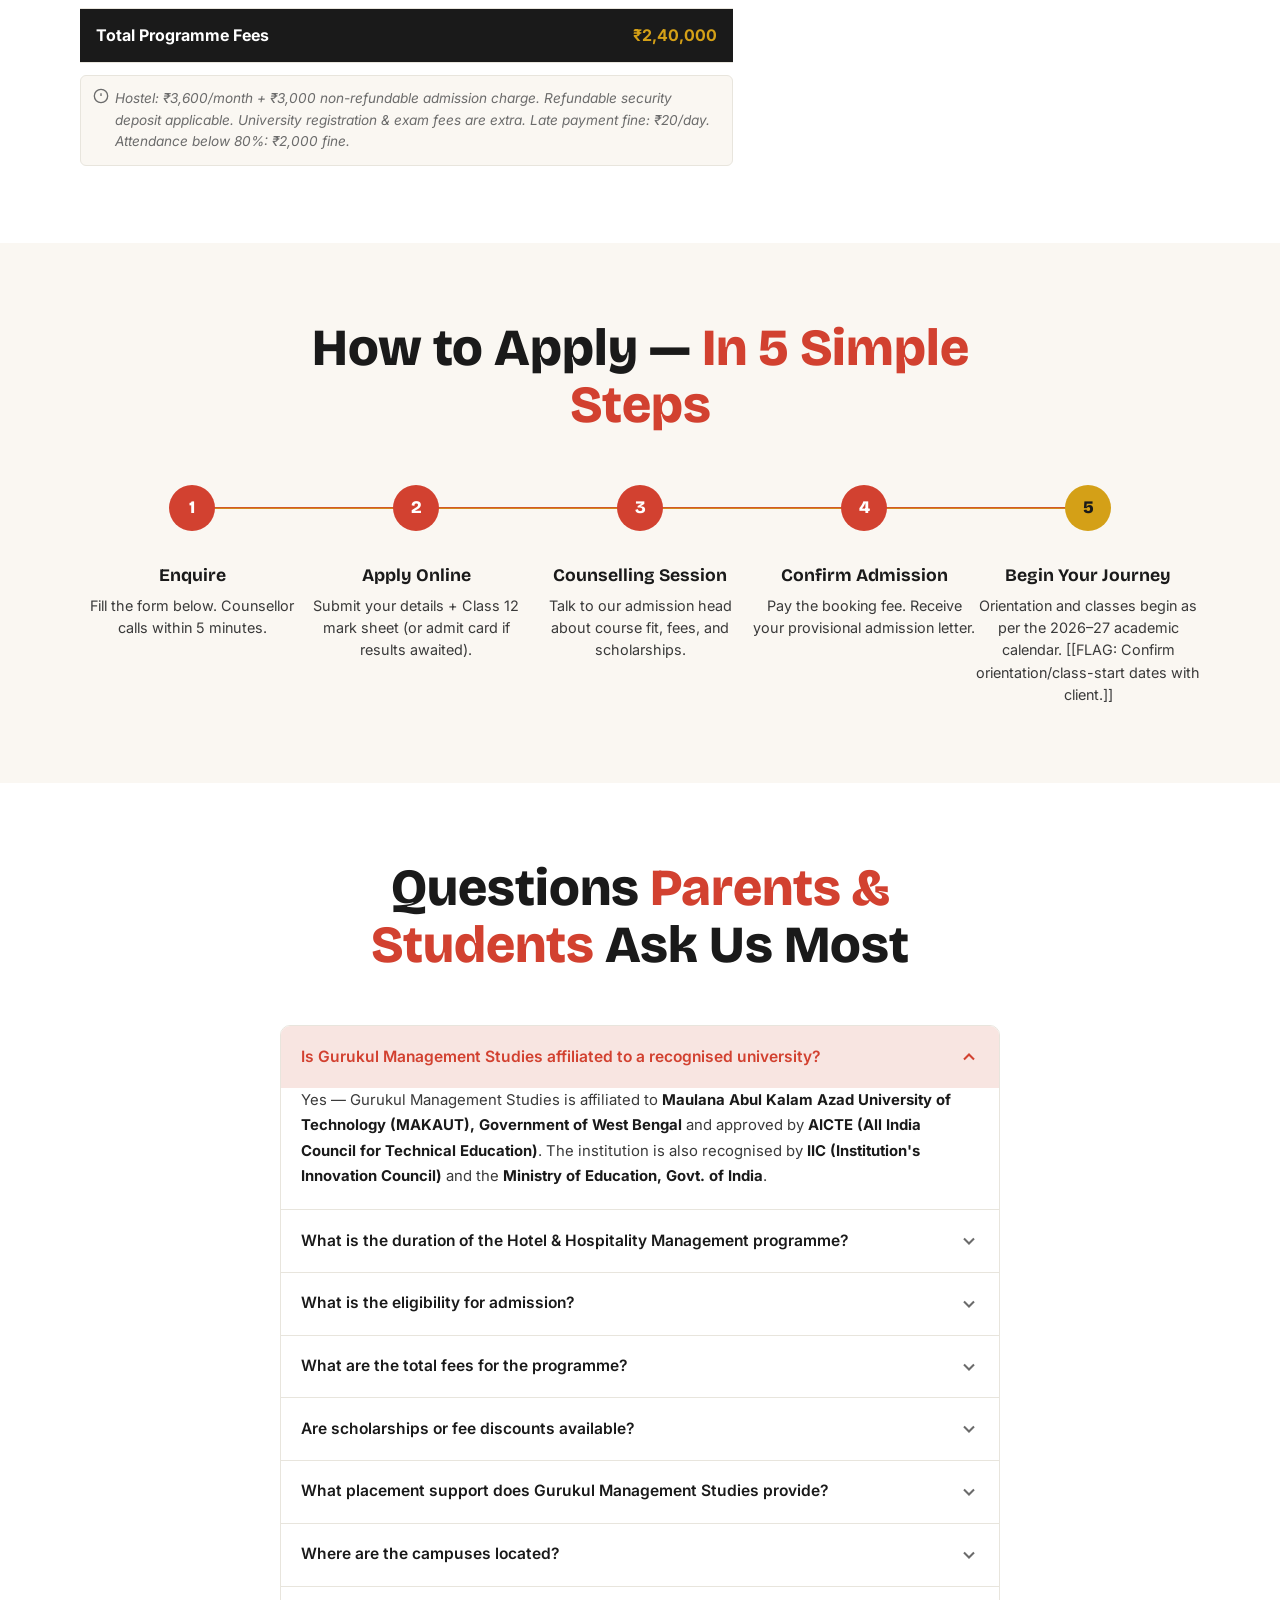
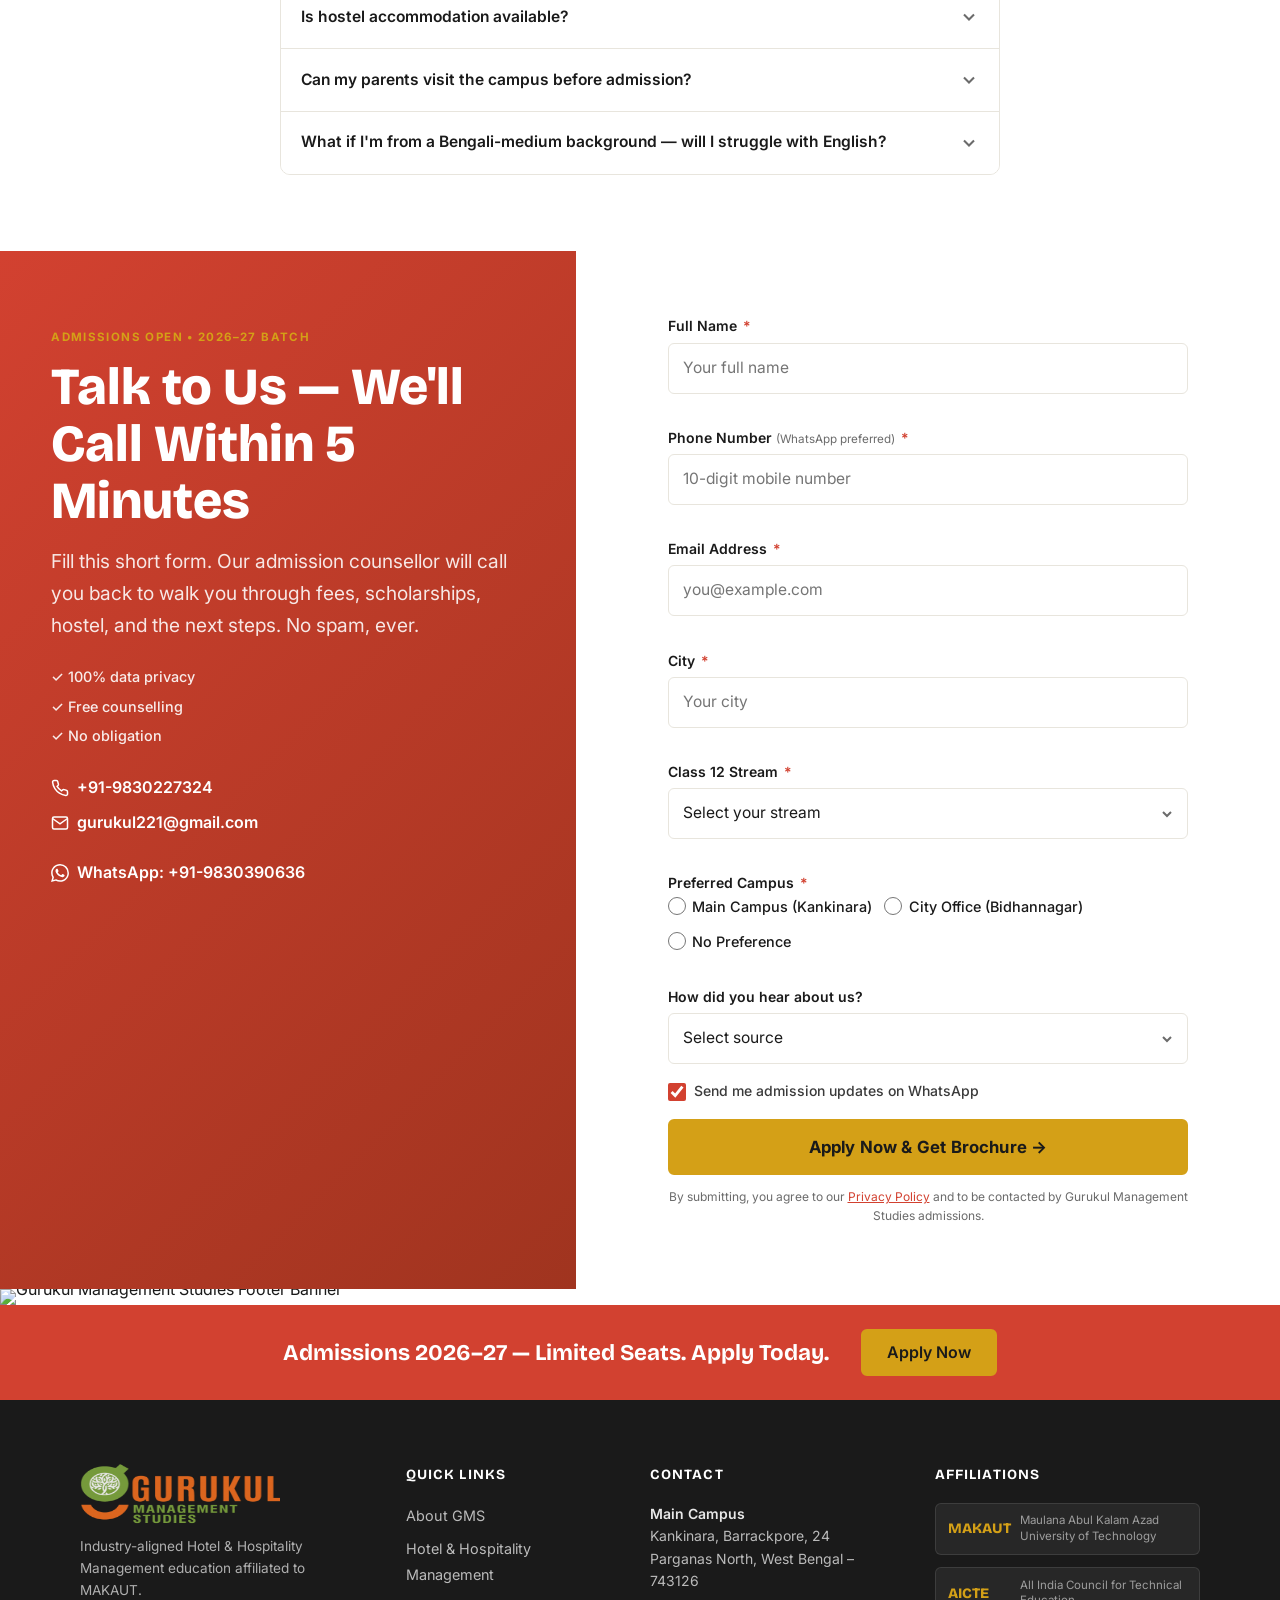
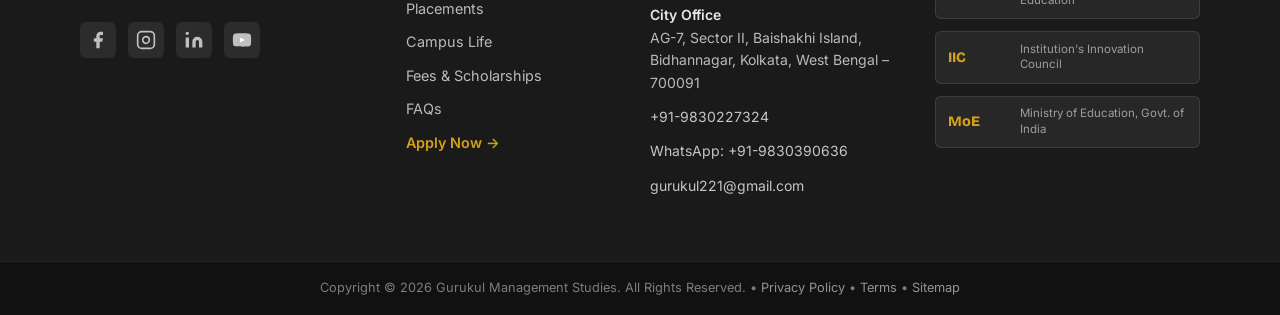
==== commit 010b6425: "GTm code added" ====
--- a/index.html
+++ b/index.html
@@ -10,7 +10,8 @@
       }); var f = d.getElementsByTagName(s)[0],
         j = d.createElement(s), dl = l != 'dataLayer' ? '&l=' + l : ''; j.async = true; j.src =
           'https://www.googletagmanager.com/gtm.js?id=' + i + dl; f.parentNode.insertBefore(j, f);
-    })(window, document, 'script', 'dataLayer', 'GTM-5KFQNGBB');</script>
+    })(window, document, 'script', 'dataLayer', 'GTM-M75GKJQ');
+  </script>
   <!-- End Google Tag Manager -->
   <meta charset="UTF-8">
   <meta name="viewport" content="width=device-width, initial-scale=1.0">
@@ -22,7 +23,8 @@
   <link rel="canonical" href="https://gurukulmanagementstudies.in/hotel-hospitality-management/">
 
   <!-- Open Graph -->
-  <meta property="og:title" content="Hotel &amp; Hospitality Management (4-Year Honours) — Gurukul Management Studies | Admissions 2026-27">
+  <meta property="og:title"
+    content="Hotel &amp; Hospitality Management (4-Year Honours) — Gurukul Management Studies | Admissions 2026-27">
   <meta property="og:description"
     content="Build an industry-ready hospitality career with Gurukul Management Studies' MAKAUT-affiliated Hotel &amp; Hospitality Management programme. 100% placement assistance. Scholarships available.">
   <!-- [[FLAG: og:image — client to supply a Gurukul OG image URL before go-live.]] -->
@@ -104,13 +106,11 @@
 </head>
 
 <body>
+
   <!-- Google Tag Manager (noscript) -->
-  <noscript><iframe src="https://www.googletagmanager.com/ns.html?id=GTM-5KFQNGBB" height="0" width="0"
+  <noscript><iframe src="https://www.googletagmanager.com/ns.html?id=GTM-M75GKJQ" height="0" width="0"
       style="display:none;visibility:hidden"></iframe></noscript>
   <!-- End Google Tag Manager (noscript) -->
-
-  <!-- Google Tag Manager (noscript) -->
-  <!-- <noscript><iframe src="https://www.googletagmanager.com/ns.html?id=GTM-XXXXXXX" height="0" width="0" style="display:none;visibility:hidden"></iframe></noscript> -->
 
   <!-- Skip to content (accessibility) -->
   <a href="#main-content" class="skip-link">Skip to main content</a>
@@ -149,8 +149,7 @@
         Admissions 2026–27 Now Open &bull; Limited Seats
       </span>
       <div class="utility-bar__contact">
-        <a href="tel:+919830227324" class="utility-bar__link" aria-label="Call GMS admissions"
-          data-track="phone_click">
+        <a href="tel:+919830227324" class="utility-bar__link" aria-label="Call GMS admissions" data-track="phone_click">
           <svg class="icon icon--sm" aria-hidden="true" viewBox="0 0 24 24" fill="none" stroke="currentColor"
             stroke-width="2">
             <path
@@ -158,7 +157,13 @@
           </svg>
           +91-9830227324
         </a>
-        <!-- [[FLAG: WhatsApp link removed — Gurukul has not provided a WhatsApp number. Reinstate only if client confirms +91-9830227324 is WhatsApp-enabled.]] -->
+        <a href="https://wa.me/919830390636" class="utility-bar__link" target="_blank" rel="noopener noreferrer"
+          aria-label="Chat on WhatsApp" data-track="whatsapp_click">
+          <svg class="icon icon--sm" aria-hidden="true" viewBox="0 0 24 24" fill="currentColor" width="16" height="16">
+            <path d="M17.472 14.382c-.297-.149-1.758-.867-2.03-.967-.273-.099-.471-.148-.67.15-.197.297-.767.966-.94 1.164-.173.199-.347.223-.644.075-.297-.15-1.255-.463-2.39-1.475-.883-.788-1.48-1.761-1.653-2.059-.173-.297-.018-.458.13-.606.134-.133.298-.347.446-.52.149-.174.198-.298.298-.497.099-.198.05-.371-.025-.52-.075-.149-.669-1.612-.916-2.207-.242-.579-.487-.5-.669-.51-.173-.008-.371-.01-.57-.01-.198 0-.52.074-.792.372-.272.297-1.04 1.016-1.04 2.479 0 1.462 1.065 2.875 1.213 3.074.149.198 2.096 3.2 5.077 4.487.709.306 1.262.489 1.694.625.712.227 1.36.195 1.871.118.571-.085 1.758-.719 2.006-1.413.248-.694.248-1.289.173-1.413-.074-.124-.272-.198-.57-.347m-5.421 7.403h-.004a9.87 9.87 0 01-5.031-1.378l-.361-.214-3.741.982.998-3.648-.235-.374a9.86 9.86 0 01-1.51-5.26c.001-5.45 4.436-9.884 9.888-9.884 2.64 0 5.122 1.03 6.988 2.898a9.825 9.825 0 012.893 6.994c-.003 5.45-4.437 9.884-9.885 9.884m8.413-18.297A11.815 11.815 0 0012.05 0C5.495 0 .16 5.335.157 11.892c0 2.096.547 4.142 1.588 5.945L.057 24l6.305-1.654a11.882 11.882 0 005.683 1.448h.005c6.554 0 11.89-5.335 11.893-11.893a11.821 11.821 0 00-3.48-8.413z"/>
+          </svg>
+          WhatsApp
+        </a>
       </div>
     </div>
   </div>
@@ -167,8 +172,8 @@
   <header class="site-header" id="site-header" role="banner">
     <div class="site-header__inner">
       <a href="#" class="site-header__logo" aria-label="Gurukul Management Studies Home">
-        <img src="assets/images/gurukul_logo.png" alt="Gurukul Management Studies"
-          width="200" height="52" loading="eager">
+        <img src="assets/images/gurukul_logo.png" alt="Gurukul Management Studies" width="200" height="52"
+          loading="eager">
       </a>
       <nav class="site-nav" id="site-nav" aria-label="Main navigation">
         <ul class="site-nav__list" role="list">
@@ -215,7 +220,8 @@
         </ul>
       </nav>
       <div class="mobile-drawer__ctas">
-        <button class="btn btn--outline-red btn--full" id="brochure-trigger-mobile" data-brochure-download>Download Brochure</button>
+        <button class="btn btn--outline-red btn--full" id="brochure-trigger-mobile" data-brochure-download>Download
+          Brochure</button>
         <a href="#apply" class="btn btn--gold btn--full" data-track="apply_cta_click"
           data-cta-location="mobile-drawer">Apply Now — 2026 Batch</a>
       </div>
@@ -223,8 +229,8 @@
   </div>
 
   <!-- ===== SECTION 3: Floating Side CTA (desktop) ===== -->
-  <a href="#apply" class="side-cta" aria-label="Apply for Hotel &amp; Hospitality Management 2026–27" data-track="apply_cta_click"
-    data-cta-location="side-pill">
+  <a href="#apply" class="side-cta" aria-label="Apply for Hotel &amp; Hospitality Management 2026–27"
+    data-track="apply_cta_click" data-cta-location="side-pill">
     <span>Apply for Hotel &amp; Hospitality Management 2026–27 →</span>
   </a>
 
@@ -235,13 +241,13 @@
     </a>
   </div>
 
-  <!-- ===== SECTION 4: Call Floating Button ===== -->
-  <a href="tel:+919830227324" class="whatsapp-fab" aria-label="Call our counsellor" data-track="call_click">
-    <svg class="whatsapp-fab__icon" viewBox="0 0 24 24" fill="none" stroke="white" stroke-width="2" aria-hidden="true">
-      <path
-        d="M22 16.92v3a2 2 0 01-2.18 2 19.79 19.79 0 01-8.63-3.07 19.5 19.5 0 01-6-6 19.79 19.79 0 01-3.07-8.67A2 2 0 014.11 2h3a2 2 0 012 1.72c.127.96.361 1.903.7 2.81a2 2 0 01-.45 2.11L8.09 9.91a16 16 0 006 6l1.27-1.27a2 2 0 012.11-.45c.907.339 1.85.573 2.81.7A2 2 0 0122 16.92z" />
+  <!-- ===== SECTION 4: WhatsApp Floating Button ===== -->
+  <a href="https://wa.me/919830390636" class="whatsapp-fab" aria-label="Chat on WhatsApp" target="_blank"
+    rel="noopener noreferrer" data-track="whatsapp_click">
+    <svg class="whatsapp-fab__icon" viewBox="0 0 24 24" fill="white" aria-hidden="true">
+      <path d="M17.472 14.382c-.297-.149-1.758-.867-2.03-.967-.273-.099-.471-.148-.67.15-.197.297-.767.966-.94 1.164-.173.199-.347.223-.644.075-.297-.15-1.255-.463-2.39-1.475-.883-.788-1.48-1.761-1.653-2.059-.173-.297-.018-.458.13-.606.134-.133.298-.347.446-.52.149-.174.198-.298.298-.497.099-.198.05-.371-.025-.52-.075-.149-.669-1.612-.916-2.207-.242-.579-.487-.5-.669-.51-.173-.008-.371-.01-.57-.01-.198 0-.52.074-.792.372-.272.297-1.04 1.016-1.04 2.479 0 1.462 1.065 2.875 1.213 3.074.149.198 2.096 3.2 5.077 4.487.709.306 1.262.489 1.694.625.712.227 1.36.195 1.871.118.571-.085 1.758-.719 2.006-1.413.248-.694.248-1.289.173-1.413-.074-.124-.272-.198-.57-.347m-5.421 7.403h-.004a9.87 9.87 0 01-5.031-1.378l-.361-.214-3.741.982.998-3.648-.235-.374a9.86 9.86 0 01-1.51-5.26c.001-5.45 4.436-9.884 9.888-9.884 2.64 0 5.122 1.03 6.988 2.898a9.825 9.825 0 012.893 6.994c-.003 5.45-4.437 9.884-9.885 9.884m8.413-18.297A11.815 11.815 0 0012.05 0C5.495 0 .16 5.335.157 11.892c0 2.096.547 4.142 1.588 5.945L.057 24l6.305-1.654a11.882 11.882 0 005.683 1.448h.005c6.554 0 11.89-5.335 11.893-11.893a11.821 11.821 0 00-3.48-8.413z"/>
     </svg>
-    <span class="whatsapp-fab__tooltip">Call our counsellor</span>
+    <span class="whatsapp-fab__tooltip">Chat on WhatsApp</span>
   </a>
 
   <!-- ===== MAIN CONTENT ===== -->
@@ -298,6 +304,7 @@
               <!-- [[FLAG: Form posts to SBIHM's Apps Script webhook. Client must confirm the Gurukul webhook/Sheet endpoint before go-live.]] -->
               <form class="hero-form__body sbihm-lead-form" id="apply-form-hero" novalidate>
                 <input type="hidden" name="landing_course" value="Hotel & Hospitality Management">
+                <input type="hidden" name="form_type" value="Hero Form">
                 <!-- Full Name -->
                 <div class="hero-form__group" id="field-fullname">
                   <label for="hf-fullname" class="hero-form__label">Full Name <span
@@ -352,17 +359,20 @@
 
                 <!-- Select Programme -->
                 <div class="hero-form__group" id="field-course-variant">
-                  <label for="hero-course-variant" class="hero-form__label">Select Programme <span class="hero-form__req" aria-hidden="true">*</span></label>
+                  <label for="hero-course-variant" class="hero-form__label">Select Programme <span
+                      class="hero-form__req" aria-hidden="true">*</span></label>
                   <div class="hero-form__input-wrap hero-form__input-wrap--select">
-                    <select id="hero-course-variant" name="course_variant" class="hero-form__input hero-form__select" required>
+                    <select id="hero-course-variant" name="course_variant" class="hero-form__input hero-form__select"
+                      required>
                       <option value="" disabled selected>Choose your programme</option>
                       <option value="4-Year Honours Degree">4-Year Honours Degree (MAKAUT)</option>
                       <option value="3-Year Diploma">3-Year Diploma in Hotel &amp; Hospitality Management</option>
                       <option value="2-Year Advance Diploma">2-Year Advance Diploma</option>
                       <option value="1-Year Advance Certificate">1-Year Advance Certificate</option>
                     </select>
-                    <svg class="hero-form__select-arrow" viewBox="0 0 24 24" fill="none" stroke="currentColor" stroke-width="2.5" width="14" height="14" aria-hidden="true">
-                      <polyline points="6 9 12 15 18 9"/>
+                    <svg class="hero-form__select-arrow" viewBox="0 0 24 24" fill="none" stroke="currentColor"
+                      stroke-width="2.5" width="14" height="14" aria-hidden="true">
+                      <polyline points="6 9 12 15 18 9" />
                     </svg>
                   </div>
                   <span class="hero-form__error" id="err-course-variant" role="alert" aria-live="polite"></span>
@@ -442,13 +452,15 @@
           <h2 class="section__title" id="programmes-headline">
             Choose Your <span class="text-red">Programme Path</span>
           </h2>
-          <p class="section__subtitle">Four ways to enter the hospitality industry with Gurukul — from a 1-year certificate to a 4-year Honours degree.</p>
+          <p class="section__subtitle">Four ways to enter the hospitality industry with Gurukul — from a 1-year
+            certificate to a 4-year Honours degree.</p>
         </div>
 
         <div class="programme-options-grid">
 
           <!-- 4-Year Honours Degree — flagship -->
-          <article class="prog-card prog-card--flagship" aria-label="4-Year Hotel and Hospitality Management Honours Degree">
+          <article class="prog-card prog-card--flagship"
+            aria-label="4-Year Hotel and Hospitality Management Honours Degree">
             <div class="prog-card__ribbon">Most Popular</div>
             <div class="prog-card__badge">4 YEARS</div>
             <h3 class="prog-card__title">Hotel &amp; Hospitality Management — Honours Degree</h3>
@@ -506,7 +518,8 @@
           <h2 class="section__title" id="about-headline">
             Why <span class="text-red">Gurukul Management Studies</span> for Hotel &amp; Hospitality Management?
           </h2>
-          <p class="section__subtitle">A recognised Honours degree, industry-aligned curriculum, modern infrastructure, and dedicated placement support — all under one roof.</p>
+          <p class="section__subtitle">A recognised Honours degree, industry-aligned curriculum, modern infrastructure,
+            and dedicated placement support — all under one roof.</p>
         </div>
         <div class="usps-grid">
 
@@ -519,7 +532,8 @@
               </svg>
             </div>
             <h3 class="usp-card__title">MAKAUT-Affiliated, AICTE-Approved</h3>
-            <p class="usp-card__desc">A recognised 4-year Honours degree affiliated to Maulana Abul Kalam Azad University of Technology and approved by AICTE.</p>
+            <p class="usp-card__desc">A recognised 4-year Honours degree affiliated to Maulana Abul Kalam Azad
+              University of Technology and approved by AICTE.</p>
           </article>
 
           <article class="usp-card">
@@ -530,7 +544,8 @@
               </svg>
             </div>
             <h3 class="usp-card__title">100% Job Placement Assistance</h3>
-            <p class="usp-card__desc">Dedicated placement support to help students step confidently into the hospitality industry.</p>
+            <p class="usp-card__desc">Dedicated placement support to help students step confidently into the hospitality
+              industry.</p>
           </article>
 
           <article class="usp-card">
@@ -541,7 +556,8 @@
               </svg>
             </div>
             <h3 class="usp-card__title">Well-Equipped Labs &amp; Infrastructure</h3>
-            <p class="usp-card__desc">Modern, well-equipped labs, audio-visual classrooms and a large library for practical, hands-on learning.</p>
+            <p class="usp-card__desc">Modern, well-equipped labs, audio-visual classrooms and a large library for
+              practical, hands-on learning.</p>
           </article>
 
           <article class="usp-card">
@@ -553,7 +569,8 @@
               </svg>
             </div>
             <h3 class="usp-card__title">National &amp; International Training &amp; Placement</h3>
-            <p class="usp-card__desc">Industry and corporate exposure through structured training and placement support across national and international hospitality establishments.</p>
+            <p class="usp-card__desc">Industry and corporate exposure through structured training and placement support
+              across national and international hospitality establishments.</p>
           </article>
 
           <article class="usp-card">
@@ -577,7 +594,8 @@
               </svg>
             </div>
             <h3 class="usp-card__title">Scholarships &amp; Education Loan Support</h3>
-            <p class="usp-card__desc">Merit-based fee discounts and guidance on education loans to make quality hospitality education accessible (see Fees section).</p>
+            <p class="usp-card__desc">Merit-based fee discounts and guidance on education loans to make quality
+              hospitality education accessible (see Fees section).</p>
           </article>
 
         </div>
@@ -599,7 +617,8 @@
           <article class="award-card">
             <img src="assets/images/Award1.png" alt="CSR Award Winner" loading="lazy">
             <span class="award-card__label">Awarded as</span>
-            <h3 class="award-card__title">Royal National Leadership Award Winner Hotel & Hospitality Management, Hospital Management, BCA and BBA.</h3>
+            <h3 class="award-card__title">Royal National Leadership Award Winner Hotel & Hospitality Management,
+              Hospital Management, BCA and BBA.</h3>
           </article>
 
           <article class="award-card">
@@ -611,14 +630,16 @@
           <article class="award-card">
             <img src="assets/images/Award3.png" alt="Royal National Leadership Award Winner" loading="lazy">
             <span class="award-card__label">Awarded as</span>
-            <h3 class="award-card__title">CSR Award Winner Affiliated to MAKAUT with modern campus and infrastructure</h3>
+            <h3 class="award-card__title">CSR Award Winner Affiliated to MAKAUT with modern campus and infrastructure
+            </h3>
           </article>
 
           <!-- [[FLAG: Award4.png — award title required from client. A 4th Award*.png file exists but no corresponding award title has been provided.]] -->
           <article class="award-card">
             <img src="assets/images/Award4.png" alt="Award — title pending" loading="lazy">
             <span class="award-card__label">Awarded as</span>
-            <h3 class="award-card__title">Education Excellence Award Winner Well equipped labs, big library and audio-visual classrooms.</h3>
+            <h3 class="award-card__title">Education Excellence Award Winner Well equipped labs, big library and
+              audio-visual classrooms.</h3>
           </article>
 
         </div>
@@ -698,7 +719,9 @@
             </div>
             <div class="curriculum-year__content">
               <h3 class="curriculum-year__title">Year 1 — Foundation <small>(Semesters 1 &amp; 2)</small></h3>
-              <p class="curriculum-year__desc"><em>Indicative learning journey.</em> Introduction to Front Office Operations &bull; Food &amp; Beverage Service Fundamentals &bull; Housekeeping Basics &bull; Culinary Fundamentals &bull; Communication &amp; Professional Grooming</p>
+              <p class="curriculum-year__desc"><em>Indicative learning journey.</em> Introduction to Front Office
+                Operations &bull; Food &amp; Beverage Service Fundamentals &bull; Housekeeping Basics &bull; Culinary
+                Fundamentals &bull; Communication &amp; Professional Grooming</p>
             </div>
           </div>
 
@@ -707,8 +730,11 @@
               <span class="curriculum-year__number">2</span>
             </div>
             <div class="curriculum-year__content">
-              <h3 class="curriculum-year__title">Year 2 — Skill-Build + Industry Exposure <small>(Semesters 3 &amp; 4)</small></h3>
-              <p class="curriculum-year__desc"><em>Indicative learning journey.</em> Advanced Front Office &bull; F&amp;B Service Operations &bull; Housekeeping Management &bull; Culinary Basics &bull; Industry exposure and internships with hospitality establishments.</p>
+              <h3 class="curriculum-year__title">Year 2 — Skill-Build + Industry Exposure <small>(Semesters 3 &amp;
+                  4)</small></h3>
+              <p class="curriculum-year__desc"><em>Indicative learning journey.</em> Advanced Front Office &bull;
+                F&amp;B Service Operations &bull; Housekeeping Management &bull; Culinary Basics &bull; Industry
+                exposure and internships with hospitality establishments.</p>
             </div>
           </div>
 
@@ -718,7 +744,9 @@
             </div>
             <div class="curriculum-year__content">
               <h3 class="curriculum-year__title">Year 3 — Specialisation <small>(Semesters 5 &amp; 6)</small></h3>
-              <p class="curriculum-year__desc"><em>Indicative learning journey.</em> Guest Relations &amp; Service Recovery &bull; Restaurant Operations &bull; Hygiene &amp; SOPs &bull; Inventory &amp; Safety &bull; Reservations &amp; Billing</p>
+              <p class="curriculum-year__desc"><em>Indicative learning journey.</em> Guest Relations &amp; Service
+                Recovery &bull; Restaurant Operations &bull; Hygiene &amp; SOPs &bull; Inventory &amp; Safety &bull;
+                Reservations &amp; Billing</p>
             </div>
           </div>
 
@@ -727,8 +755,11 @@
               <span class="curriculum-year__number">4</span>
             </div>
             <div class="curriculum-year__content">
-              <h3 class="curriculum-year__title">Year 4 — Leadership &amp; Placement <small>(Semesters 7 &amp; 8)</small></h3>
-              <p class="curriculum-year__desc"><em>Indicative learning journey.</em> Hospitality Management &bull; Teamwork &amp; Coordination &bull; Professional Etiquette &bull; Industry placement support and career development.</p>
+              <h3 class="curriculum-year__title">Year 4 — Leadership &amp; Placement <small>(Semesters 7 &amp;
+                  8)</small></h3>
+              <p class="curriculum-year__desc"><em>Indicative learning journey.</em> Hospitality Management &bull;
+                Teamwork &amp; Coordination &bull; Professional Etiquette &bull; Industry placement support and career
+                development.</p>
             </div>
           </div>
 
@@ -754,7 +785,8 @@
         </div>
 
         <div class="programme-ctas">
-          <button class="btn btn--gold" id="brochure-trigger-programme" data-brochure-download>Download Full Curriculum PDF ↓</button>
+          <button class="btn btn--gold" id="brochure-trigger-programme" data-brochure-download>Download Full Curriculum
+            PDF ↓</button>
           <a href="#apply" class="btn btn--outline-red" data-track="apply_cta_click"
             data-cta-location="programme-section">Talk to a Counsellor</a>
         </div>
@@ -770,7 +802,8 @@
           <h2 class="section__title" id="careers-headline">
             Where Your <span class="text-red">Degree</span> Can Take You
           </h2>
-          <p class="section__subtitle">A Hotel &amp; Hospitality Management Honours degree opens doors across the hospitality industry.</p>
+          <p class="section__subtitle">A Hotel &amp; Hospitality Management Honours degree opens doors across the
+            hospitality industry.</p>
         </div>
         <div class="careers-layout">
           <div class="careers-grid">
@@ -857,7 +890,8 @@
           <h2 class="section__title" id="partners-headline">
             Industry Exposure &amp; <span class="text-red">Placement Support</span>
           </h2>
-          <p class="section__subtitle">Gurukul Management Studies provides 100% job placement assistance with national and international training and placement exposure for hospitality students.</p>
+          <p class="section__subtitle">Gurukul Management Studies provides 100% job placement assistance with national
+            and international training and placement exposure for hospitality students.</p>
         </div>
       </div>
 
@@ -865,52 +899,93 @@
       <div class="recruiter-wall" aria-label="Recruiting and placement partner organisations">
         <div class="recruiter-track">
           <!-- Set 1 of 2 — duplicated below for seamless CSS scroll loop -->
-          <div class="recruiter-card"><img src="assets/images/pllogo/TAJ.jpg" alt="Taj Hotels" loading="lazy" decoding="async"></div>
-          <div class="recruiter-card"><img src="assets/images/pllogo/ITC-HOTELS.jpg" alt="ITC Hotels" loading="lazy" decoding="async"></div>
-          <div class="recruiter-card"><img src="assets/images/pllogo/JW-MARRIOT-scaled.jpg" alt="JW Marriott" loading="lazy" decoding="async"></div>
-          <div class="recruiter-card"><img src="assets/images/pllogo/HAYATT-HOTELS.jpg" alt="Hyatt Hotels" loading="lazy" decoding="async"></div>
-          <div class="recruiter-card"><img src="assets/images/pllogo/OBEROI.jpg" alt="The Oberoi Group" loading="lazy" decoding="async"></div>
-          <div class="recruiter-card"><img src="assets/images/pllogo/RADISSON.jpg" alt="Radisson Hotels" loading="lazy" decoding="async"></div>
-          <div class="recruiter-card"><img src="assets/images/pllogo/THE-LEELA-PALACE.jpg" alt="The Leela Palace" loading="lazy" decoding="async"></div>
-          <div class="recruiter-card"><img src="assets/images/pllogo/hi.svg" alt="Hilton Hotels" loading="lazy" decoding="async"></div>
-          <div class="recruiter-card"><img src="assets/images/pllogo/Logo_of_Pride_Hotels_Group.avif" alt="Pride Hotels Group" loading="lazy" decoding="async"></div>
-          <div class="recruiter-card"><img src="assets/images/pllogo/crown_plaza.svg" alt="Crowne Plaza" loading="lazy" decoding="async"></div>
-          <div class="recruiter-card"><img src="assets/images/pllogo/Carnival.png" alt="Carnival" loading="lazy" decoding="async"></div>
-          <div class="recruiter-card"><img src="assets/images/pllogo/Apollo-Hospitals.png" alt="Apollo Hospitals" loading="lazy" decoding="async"></div>
-          <div class="recruiter-card"><img src="assets/images/pllogo/FORTIS.png" alt="Fortis Healthcare" loading="lazy" decoding="async"></div>
-          <div class="recruiter-card"><img src="assets/images/pllogo/IndiGo_logo_2x.avif" alt="IndiGo" loading="lazy" decoding="async"></div>
-          <div class="recruiter-card"><img src="assets/images/pllogo/Akasa.svg" alt="Akasa Air" loading="lazy" decoding="async"></div>
-          <div class="recruiter-card"><img src="assets/images/pllogo/Ginger_Hotels.svg" alt="Ginger Hotels" loading="lazy" decoding="async"></div>
-          <div class="recruiter-card"><img src="assets/images/pllogo/Vivanta.svg" alt="Vivanta" loading="lazy" decoding="async"></div>
-          <div class="recruiter-card"><img src="assets/images/pllogo/HRC01.png" alt="Hard Rock Cafe" loading="lazy" decoding="async"></div>
-          <div class="recruiter-card"><img src="assets/images/pllogo/WW.svg" alt="WW" loading="lazy" decoding="async"></div>
-          <div class="recruiter-card"><img src="assets/images/pllogo/THE-PARK.jpg" alt="The Park Hotels" loading="lazy" decoding="async"></div>
+          <div class="recruiter-card"><img src="assets/images/pllogo/TAJ.jpg" alt="Taj Hotels" loading="lazy"
+              decoding="async"></div>
+          <div class="recruiter-card"><img src="assets/images/pllogo/ITC-HOTELS.jpg" alt="ITC Hotels" loading="lazy"
+              decoding="async"></div>
+          <div class="recruiter-card"><img src="assets/images/pllogo/JW-MARRIOT-scaled.jpg" alt="JW Marriott"
+              loading="lazy" decoding="async"></div>
+          <div class="recruiter-card"><img src="assets/images/pllogo/HAYATT-HOTELS.jpg" alt="Hyatt Hotels"
+              loading="lazy" decoding="async"></div>
+          <div class="recruiter-card"><img src="assets/images/pllogo/OBEROI.jpg" alt="The Oberoi Group" loading="lazy"
+              decoding="async"></div>
+          <div class="recruiter-card"><img src="assets/images/pllogo/RADISSON.jpg" alt="Radisson Hotels" loading="lazy"
+              decoding="async"></div>
+          <div class="recruiter-card"><img src="assets/images/pllogo/THE-LEELA-PALACE.jpg" alt="The Leela Palace"
+              loading="lazy" decoding="async"></div>
+          <div class="recruiter-card"><img src="assets/images/pllogo/hi.svg" alt="Hilton Hotels" loading="lazy"
+              decoding="async"></div>
+          <div class="recruiter-card"><img src="assets/images/pllogo/Logo_of_Pride_Hotels_Group.avif"
+              alt="Pride Hotels Group" loading="lazy" decoding="async"></div>
+          <div class="recruiter-card"><img src="assets/images/pllogo/crown_plaza.svg" alt="Crowne Plaza" loading="lazy"
+              decoding="async"></div>
+          <div class="recruiter-card"><img src="assets/images/pllogo/Carnival.png" alt="Carnival" loading="lazy"
+              decoding="async"></div>
+          <div class="recruiter-card"><img src="assets/images/pllogo/Apollo-Hospitals.png" alt="Apollo Hospitals"
+              loading="lazy" decoding="async"></div>
+          <div class="recruiter-card"><img src="assets/images/pllogo/FORTIS.png" alt="Fortis Healthcare" loading="lazy"
+              decoding="async"></div>
+          <div class="recruiter-card"><img src="assets/images/pllogo/IndiGo_logo_2x.avif" alt="IndiGo" loading="lazy"
+              decoding="async"></div>
+          <div class="recruiter-card"><img src="assets/images/pllogo/Akasa.svg" alt="Akasa Air" loading="lazy"
+              decoding="async"></div>
+          <div class="recruiter-card"><img src="assets/images/pllogo/Ginger_Hotels.svg" alt="Ginger Hotels"
+              loading="lazy" decoding="async"></div>
+          <div class="recruiter-card"><img src="assets/images/pllogo/Vivanta.svg" alt="Vivanta" loading="lazy"
+              decoding="async"></div>
+          <div class="recruiter-card"><img src="assets/images/pllogo/HRC01.png" alt="Hard Rock Cafe" loading="lazy"
+              decoding="async"></div>
+          <div class="recruiter-card"><img src="assets/images/pllogo/WW.svg" alt="WW" loading="lazy" decoding="async">
+          </div>
+          <div class="recruiter-card"><img src="assets/images/pllogo/THE-PARK.jpg" alt="The Park Hotels" loading="lazy"
+              decoding="async"></div>
           <!-- Set 2 of 2 — duplicate for seamless infinite scroll -->
-          <div class="recruiter-card" aria-hidden="true"><img src="assets/images/pllogo/TAJ.jpg" alt="" loading="lazy" decoding="async"></div>
-          <div class="recruiter-card" aria-hidden="true"><img src="assets/images/pllogo/ITC-HOTELS.jpg" alt="" loading="lazy" decoding="async"></div>
-          <div class="recruiter-card" aria-hidden="true"><img src="assets/images/pllogo/JW-MARRIOT-scaled.jpg" alt="" loading="lazy" decoding="async"></div>
-          <div class="recruiter-card" aria-hidden="true"><img src="assets/images/pllogo/HAYATT-HOTELS.jpg" alt="" loading="lazy" decoding="async"></div>
-          <div class="recruiter-card" aria-hidden="true"><img src="assets/images/pllogo/OBEROI.jpg" alt="" loading="lazy" decoding="async"></div>
-          <div class="recruiter-card" aria-hidden="true"><img src="assets/images/pllogo/RADISSON.jpg" alt="" loading="lazy" decoding="async"></div>
-          <div class="recruiter-card" aria-hidden="true"><img src="assets/images/pllogo/THE-LEELA-PALACE.jpg" alt="" loading="lazy" decoding="async"></div>
-          <div class="recruiter-card" aria-hidden="true"><img src="assets/images/pllogo/hi.svg" alt="" loading="lazy" decoding="async"></div>
-          <div class="recruiter-card" aria-hidden="true"><img src="assets/images/pllogo/Logo_of_Pride_Hotels_Group.avif" alt="" loading="lazy" decoding="async"></div>
-          <div class="recruiter-card" aria-hidden="true"><img src="assets/images/pllogo/crown_plaza.svg" alt="" loading="lazy" decoding="async"></div>
-          <div class="recruiter-card" aria-hidden="true"><img src="assets/images/pllogo/Carnival.png" alt="" loading="lazy" decoding="async"></div>
-          <div class="recruiter-card" aria-hidden="true"><img src="assets/images/pllogo/Apollo-Hospitals.png" alt="" loading="lazy" decoding="async"></div>
-          <div class="recruiter-card" aria-hidden="true"><img src="assets/images/pllogo/FORTIS.png" alt="" loading="lazy" decoding="async"></div>
-          <div class="recruiter-card" aria-hidden="true"><img src="assets/images/pllogo/IndiGo_logo_2x.avif" alt="" loading="lazy" decoding="async"></div>
-          <div class="recruiter-card" aria-hidden="true"><img src="assets/images/pllogo/Akasa.svg" alt="" loading="lazy" decoding="async"></div>
-          <div class="recruiter-card" aria-hidden="true"><img src="assets/images/pllogo/Ginger_Hotels.svg" alt="" loading="lazy" decoding="async"></div>
-          <div class="recruiter-card" aria-hidden="true"><img src="assets/images/pllogo/Vivanta.svg" alt="" loading="lazy" decoding="async"></div>
-          <div class="recruiter-card" aria-hidden="true"><img src="assets/images/pllogo/HRC01.png" alt="" loading="lazy" decoding="async"></div>
-          <div class="recruiter-card" aria-hidden="true"><img src="assets/images/pllogo/WW.svg" alt="" loading="lazy" decoding="async"></div>
-          <div class="recruiter-card" aria-hidden="true"><img src="assets/images/pllogo/THE-PARK.jpg" alt="" loading="lazy" decoding="async"></div>
+          <div class="recruiter-card" aria-hidden="true"><img src="assets/images/pllogo/TAJ.jpg" alt="" loading="lazy"
+              decoding="async"></div>
+          <div class="recruiter-card" aria-hidden="true"><img src="assets/images/pllogo/ITC-HOTELS.jpg" alt=""
+              loading="lazy" decoding="async"></div>
+          <div class="recruiter-card" aria-hidden="true"><img src="assets/images/pllogo/JW-MARRIOT-scaled.jpg" alt=""
+              loading="lazy" decoding="async"></div>
+          <div class="recruiter-card" aria-hidden="true"><img src="assets/images/pllogo/HAYATT-HOTELS.jpg" alt=""
+              loading="lazy" decoding="async"></div>
+          <div class="recruiter-card" aria-hidden="true"><img src="assets/images/pllogo/OBEROI.jpg" alt=""
+              loading="lazy" decoding="async"></div>
+          <div class="recruiter-card" aria-hidden="true"><img src="assets/images/pllogo/RADISSON.jpg" alt=""
+              loading="lazy" decoding="async"></div>
+          <div class="recruiter-card" aria-hidden="true"><img src="assets/images/pllogo/THE-LEELA-PALACE.jpg" alt=""
+              loading="lazy" decoding="async"></div>
+          <div class="recruiter-card" aria-hidden="true"><img src="assets/images/pllogo/hi.svg" alt="" loading="lazy"
+              decoding="async"></div>
+          <div class="recruiter-card" aria-hidden="true"><img src="assets/images/pllogo/Logo_of_Pride_Hotels_Group.avif"
+              alt="" loading="lazy" decoding="async"></div>
+          <div class="recruiter-card" aria-hidden="true"><img src="assets/images/pllogo/crown_plaza.svg" alt=""
+              loading="lazy" decoding="async"></div>
+          <div class="recruiter-card" aria-hidden="true"><img src="assets/images/pllogo/Carnival.png" alt=""
+              loading="lazy" decoding="async"></div>
+          <div class="recruiter-card" aria-hidden="true"><img src="assets/images/pllogo/Apollo-Hospitals.png" alt=""
+              loading="lazy" decoding="async"></div>
+          <div class="recruiter-card" aria-hidden="true"><img src="assets/images/pllogo/FORTIS.png" alt=""
+              loading="lazy" decoding="async"></div>
+          <div class="recruiter-card" aria-hidden="true"><img src="assets/images/pllogo/IndiGo_logo_2x.avif" alt=""
+              loading="lazy" decoding="async"></div>
+          <div class="recruiter-card" aria-hidden="true"><img src="assets/images/pllogo/Akasa.svg" alt="" loading="lazy"
+              decoding="async"></div>
+          <div class="recruiter-card" aria-hidden="true"><img src="assets/images/pllogo/Ginger_Hotels.svg" alt=""
+              loading="lazy" decoding="async"></div>
+          <div class="recruiter-card" aria-hidden="true"><img src="assets/images/pllogo/Vivanta.svg" alt=""
+              loading="lazy" decoding="async"></div>
+          <div class="recruiter-card" aria-hidden="true"><img src="assets/images/pllogo/HRC01.png" alt="" loading="lazy"
+              decoding="async"></div>
+          <div class="recruiter-card" aria-hidden="true"><img src="assets/images/pllogo/WW.svg" alt="" loading="lazy"
+              decoding="async"></div>
+          <div class="recruiter-card" aria-hidden="true"><img src="assets/images/pllogo/THE-PARK.jpg" alt=""
+              loading="lazy" decoding="async"></div>
         </div>
       </div>
 
       <div class="container">
-        <p class="recruiter-note">Our graduates are placed across leading hospitality, healthcare, aviation and lifestyle brands nationwide.</p>
+        <p class="recruiter-note">Our graduates are placed across leading hospitality, healthcare, aviation and
+          lifestyle brands nationwide.</p>
       </div>
     </section>
 
@@ -933,7 +1008,7 @@
             <picture>
               <source srcset="assets/images/photo1.png" type="image/webp">
               <!-- [[FLAG: Facility photo — client must supply a genuine Gurukul campus/lab photo to replace this SBIHM image.]] -->
-            <img src="assets/images/photo1.png"
+              <img src="assets/images/photo1.png"
                 alt="Gurukul Management Studies professional training kitchen with commercial-grade equipment"
                 loading="lazy" decoding="async" width="600" height="740">
             </picture>
@@ -947,8 +1022,8 @@
               <!-- [[FLAG: Facility photo — client must supply a genuine Gurukul campus/lab photo to replace this SBIHM image.]] -->
               <source srcset="assets/images/photo2.png" type="image/webp">
               <img src="assets/images/photo2.png"
-                alt="Gurukul Management Studies mock front office and hotel reception desk for student training" loading="lazy"
-                decoding="async" width="580" height="340">
+                alt="Gurukul Management Studies mock front office and hotel reception desk for student training"
+                loading="lazy" decoding="async" width="580" height="340">
             </picture>
             <div class="bento-cell__overlay">
               <span class="bento-cell__label">Mock Front Office</span>
@@ -959,8 +1034,9 @@
             <picture>
               <!-- [[FLAG: Facility photo — client must supply a genuine Gurukul campus/lab photo to replace this SBIHM image.]] -->
               <source srcset="assets/images/photo3.png" type="image/webp">
-              <img src="assets/images/photo3.png" alt="Gurukul Management Studies mock restaurant lab for F&amp;B service training"
-                loading="lazy" decoding="async" width="580" height="340">
+              <img src="assets/images/photo3.png"
+                alt="Gurukul Management Studies mock restaurant lab for F&amp;B service training" loading="lazy"
+                decoding="async" width="580" height="340">
             </picture>
             <div class="bento-cell__overlay">
               <span class="bento-cell__label">Mock Restaurant Lab</span>
@@ -1044,7 +1120,8 @@
               <div class="testimonial-card__body">
                 <div class="testimonial-card__stars" aria-label="5 out of 5 stars">★★★★★</div>
                 <blockquote class="testimonial-card__quote">
-                  "College provide intership for better future and experience. We have faculties ,who are very educated , knowledge and experienced."
+                  "College provide intership for better future and experience. We have faculties ,who are very educated
+                  , knowledge and experienced."
                 </blockquote>
                 <footer class="testimonial-card__footer">
                   <strong class="testimonial-card__name">Probahan Halder</strong>
@@ -1076,7 +1153,8 @@
               <div class="testimonial-card__body">
                 <div class="testimonial-card__stars" aria-label="5 out of 5 stars">★★★★★</div>
                 <blockquote class="testimonial-card__quote">
-                  "Being a student of Gurukul college I feel blessed that I got an opportunity to be here in the institute. Hotel and hospitality management faculties r very qualified and good."
+                  "Being a student of Gurukul college I feel blessed that I got an opportunity to be here in the
+                  institute. Hotel and hospitality management faculties r very qualified and good."
                 </blockquote>
                 <footer class="testimonial-card__footer">
                   <strong class="testimonial-card__name">Sumita Sen</strong>
@@ -1092,7 +1170,8 @@
               <div class="testimonial-card__body">
                 <div class="testimonial-card__stars" aria-label="5 out of 5 stars">★★★★★</div>
                 <blockquote class="testimonial-card__quote">
-                  "Best college to study hotel management at a affordable price. Good atmosphere.. Beautiful campus, execellent infrastructure. "
+                  "Best college to study hotel management at a affordable price. Good atmosphere.. Beautiful campus,
+                  execellent infrastructure. "
                 </blockquote>
                 <footer class="testimonial-card__footer">
                   <strong class="testimonial-card__name">AMALITA SAMANTA</strong>
@@ -1108,7 +1187,9 @@
               <div class="testimonial-card__body">
                 <div class="testimonial-card__stars" aria-label="5 out of 5 stars">★★★★★</div>
                 <blockquote class="testimonial-card__quote">
-                  "Awesome Study campus with separate practical lab and hostel facilities for boys and girls with economical course fee and caring faculty's makes Gurukul management studies the perfect place for future Managers."
+                  "Awesome Study campus with separate practical lab and hostel facilities for boys and girls with
+                  economical course fee and caring faculty's makes Gurukul management studies the perfect place for
+                  future Managers."
                 </blockquote>
                 <footer class="testimonial-card__footer">
                   <strong class="testimonial-card__name">Rakesh Kumar Paul</strong>
@@ -1124,7 +1205,8 @@
               <div class="testimonial-card__body">
                 <div class="testimonial-card__stars" aria-label="5 out of 5 stars">★★★★★</div>
                 <blockquote class="testimonial-card__quote">
-                  "Each and every students are been taken good care regarding how to crack an interview and get placed in a good reputed company."
+                  "Each and every students are been taken good care regarding how to crack an interview and get placed
+                  in a good reputed company."
                 </blockquote>
                 <footer class="testimonial-card__footer">
                   <strong class="testimonial-card__name">Amit Kundu</strong>
@@ -1205,7 +1287,8 @@
               </tr>
             </tbody>
           </table>
-          <p class="fees-summary__note">Scroll down for the full 4-Year Honours payment schedule and available scholarships.</p>
+          <p class="fees-summary__note">Scroll down for the full 4-Year Honours payment schedule and available
+            scholarships.</p>
         </div>
 
         <div class="fees-layout">
@@ -1268,7 +1351,9 @@
                 <circle cx="12" cy="12" r="10" />
                 <path d="M12 8v4M12 16h.01" />
               </svg>
-              Hostel: ₹3,600/month + ₹3,000 non-refundable admission charge. Refundable security deposit applicable. University registration &amp; exam fees are extra. Late payment fine: ₹20/day. Attendance below 80%: ₹2,000 fine.
+              Hostel: ₹3,600/month + ₹3,000 non-refundable admission charge. Refundable security deposit applicable.
+              University registration &amp; exam fees are extra. Late payment fine: ₹20/day. Attendance below 80%:
+              ₹2,000 fine.
             </p>
           </div>
 
@@ -1277,17 +1362,20 @@
             <article class="funding-card">
               <span class="funding-card__icon" aria-hidden="true">🎓</span>
               <h3 class="funding-card__title">Merit Fee Discounts</h3>
-              <p class="funding-card__desc">Above 90% in Class 12: 15% off &bull; Above 80%: 10% off &bull; Above 70%: 5% off.</p>
+              <p class="funding-card__desc">Above 90% in Class 12: 15% off &bull; Above 80%: 10% off &bull; Above 70%:
+                5% off.</p>
             </article>
             <article class="funding-card">
               <span class="funding-card__icon" aria-hidden="true">💳</span>
               <h3 class="funding-card__title">One-Time Payment Discount</h3>
-              <p class="funding-card__desc">7% off the full course fee when paid in one go. Army / Police wards are also eligible for this discount.</p>
+              <p class="funding-card__desc">7% off the full course fee when paid in one go. Army / Police wards are also
+                eligible for this discount.</p>
             </article>
             <article class="funding-card">
               <span class="funding-card__icon" aria-hidden="true">🏦</span>
               <h3 class="funding-card__title">Education Loan Support</h3>
-              <p class="funding-card__desc">Guidance and support for education loan applications to help make your studies affordable.</p>
+              <p class="funding-card__desc">Guidance and support for education loan applications to help make your
+                studies affordable.</p>
             </article>
           </div>
         </div>
@@ -1338,7 +1426,8 @@
             <div class="admission-step__content">
               <h3 class="admission-step__title">Begin Your Journey</h3>
               <!-- [[FLAG: Orientation and class-start dates — client to confirm before go-live.]] -->
-              <p class="admission-step__desc">Orientation and classes begin as per the 2026–27 academic calendar. [[FLAG: Confirm orientation/class-start dates with client.]]</p>
+              <p class="admission-step__desc">Orientation and classes begin as per the 2026–27 academic calendar.
+                [[FLAG: Confirm orientation/class-start dates with client.]]</p>
             </div>
           </li>
         </ol>
@@ -1364,7 +1453,11 @@
               </svg>
             </button>
             <div class="faq-answer" id="faq-answer-1" role="region">
-              <p>Yes — Gurukul Management Studies is affiliated to <strong>Maulana Abul Kalam Azad University of Technology (MAKAUT), Government of West Bengal</strong> and approved by <strong>AICTE (All India Council for Technical Education)</strong>. The institution is also recognised by <strong>IIC (Institution's Innovation Council)</strong> and the <strong>Ministry of Education, Govt. of India</strong>.</p>
+              <p>Yes — Gurukul Management Studies is affiliated to <strong>Maulana Abul Kalam Azad University of
+                  Technology (MAKAUT), Government of West Bengal</strong> and approved by <strong>AICTE (All India
+                  Council for Technical Education)</strong>. The institution is also recognised by <strong>IIC
+                  (Institution's Innovation Council)</strong> and the <strong>Ministry of Education, Govt. of
+                  India</strong>.</p>
             </div>
           </div>
 
@@ -1377,7 +1470,11 @@
               </svg>
             </button>
             <div class="faq-answer faq-answer--hidden" id="faq-answer-2" role="region" hidden>
-              <p>The Hotel &amp; Hospitality Management (Honours) programme is a <strong>4-year, 8-semester</strong> undergraduate degree with an intake of 70 seats per batch, affiliated to MAKAUT and AICTE-approved. <strong>We have other courses also: 3-year degree course, 2-year diploma course, 1-year certificate course</strong>.</p>
+              <p>The Hotel &amp; Hospitality Management (Honours) programme is a <strong>4-year, 8-semester</strong>
+                undergraduate degree with an intake of 70 seats per batch, affiliated to MAKAUT and AICTE-approved.
+                <strong>We have other courses also: 3-year degree course, 2-year diploma course, 1-year certificate
+                  course</strong>.
+              </p>
             </div>
           </div>
 
@@ -1391,7 +1488,8 @@
             </button>
             <div class="faq-answer faq-answer--hidden" id="faq-answer-3" role="region" hidden>
               <!-- [[FLAG: Eligibility criteria not published on Gurukul's website — client to confirm before go-live.]] -->
-              <p>Eligibility for Diploma in Hotel and Hospital Management is 10 passed. | Eligibility for Advanced Diploma in Hotel Management is 10 passed.</p>
+              <p>Eligibility for Diploma in Hotel and Hospital Management is 10 passed. | Eligibility for Advanced
+                Diploma in Hotel Management is 10 passed.</p>
             </div>
           </div>
 
@@ -1404,7 +1502,9 @@
               </svg>
             </button>
             <div class="faq-answer faq-answer--hidden" id="faq-answer-4" role="region" hidden>
-              <p>The total programme fee is <strong>₹2,40,000</strong> over 4 years: ₹40,000 at admission plus ₹25,000 per semester for 8 semesters. Hostel is ₹3,600/month plus a ₹3,000 non-refundable admission charge. University registration and exam fees are extra.</p>
+              <p>The total programme fee is <strong>₹2,40,000</strong> over 4 years: ₹40,000 at admission plus ₹25,000
+                per semester for 8 semesters. Hostel is ₹3,600/month plus a ₹3,000 non-refundable admission charge.
+                University registration and exam fees are extra.</p>
             </div>
           </div>
 
@@ -1417,7 +1517,9 @@
               </svg>
             </button>
             <div class="faq-answer faq-answer--hidden" id="faq-answer-5" role="region" hidden>
-              <p>Yes. Merit-based fee discounts: above 90% in Class 12 → 15% off; above 80% → 10% off; above 70% → 5% off. A 7% discount applies when the full course fee is paid at once; Army and Police wards are also eligible. Education loan guidance is provided.</p>
+              <p>Yes. Merit-based fee discounts: above 90% in Class 12 → 15% off; above 80% → 10% off; above 70% → 5%
+                off. A 7% discount applies when the full course fee is paid at once; Army and Police wards are also
+                eligible. Education loan guidance is provided.</p>
             </div>
           </div>
 
@@ -1431,7 +1533,9 @@
             </button>
             <div class="faq-answer faq-answer--hidden" id="faq-answer-6" role="region" hidden>
               <!-- [[FLAG: Specific placement record figures/partner hotels not published by Gurukul — keep generic.]] -->
-              <p>Gurukul Management Studies offers <strong>100% job placement assistance</strong> with dedicated support for national and international training and placement in the hospitality sector. Contact admissions for further details on current placement activities.</p>
+              <p>Gurukul Management Studies offers <strong>100% job placement assistance</strong> with dedicated support
+                for national and international training and placement in the hospitality sector. Contact admissions for
+                further details on current placement activities.</p>
             </div>
           </div>
 
@@ -1444,7 +1548,9 @@
               </svg>
             </button>
             <div class="faq-answer faq-answer--hidden" id="faq-answer-7" role="region" hidden>
-              <p><strong>Main Campus:</strong> Kankinara, Barrackpore, 24 Parganas North, West Bengal – 743126.<br><strong>City Office:</strong> AG-7, Sector II, Baishakhi Island, Bidhannagar, Kolkata, West Bengal – 700091.</p>
+              <p><strong>Main Campus:</strong> Kankinara, Barrackpore, 24 Parganas North, West Bengal –
+                743126.<br><strong>City Office:</strong> AG-7, Sector II, Baishakhi Island, Bidhannagar, Kolkata, West
+                Bengal – 700091.</p>
             </div>
           </div>
 
@@ -1457,7 +1563,8 @@
               </svg>
             </button>
             <div class="faq-answer faq-answer--hidden" id="faq-answer-8" role="region" hidden>
-              <p>Yes — comfortable on-campus hostel accommodation is available for outstation students at ₹3,600 per month plus a ₹3,000 non-refundable admission charge.</p>
+              <p>Yes — comfortable on-campus hostel accommodation is available for outstation students at ₹3,600 per
+                month plus a ₹3,000 non-refundable admission charge.</p>
             </div>
           </div>
 
@@ -1470,7 +1577,8 @@
               </svg>
             </button>
             <div class="faq-answer faq-answer--hidden" id="faq-answer-9" role="region" hidden>
-              <p>Absolutely encouraged. Fill the enquiry form below or call us at <strong>+91-9830227324</strong> to schedule a campus visit — we will arrange a guided tour, faculty meeting and lab walkthrough.</p>
+              <p>Absolutely encouraged. Fill the enquiry form below or call us at <strong>+91-9830227324</strong> to
+                schedule a campus visit — we will arrange a guided tour, faculty meeting and lab walkthrough.</p>
             </div>
           </div>
 
@@ -1483,7 +1591,8 @@
               </svg>
             </button>
             <div class="faq-answer faq-answer--hidden" id="faq-answer-10" role="region" hidden>
-              <p>No. Communication skills and professional grooming are a core part of the curriculum. Students receive structured training in industry-ready communication throughout the programme.</p>
+              <p>No. Communication skills and professional grooming are a core part of the curriculum. Students receive
+                structured training in industry-ready communication throughout the programme.</p>
             </div>
           </div>
 
@@ -1528,7 +1637,13 @@
               gurukul221@gmail.com
             </a>
           </div>
-          <!-- [[FLAG: WhatsApp button removed — Gurukul has not provided a WhatsApp number. Reinstate only if client confirms +91-9830227324 or 8240842519 is WhatsApp-enabled.]] -->
+          <a href="https://wa.me/919830390636" class="apply-left__contact-link" target="_blank"
+            rel="noopener noreferrer" aria-label="WhatsApp GMS admissions" data-track="whatsapp_click">
+            <svg class="icon" viewBox="0 0 24 24" fill="currentColor" width="18" height="18" aria-hidden="true">
+              <path d="M17.472 14.382c-.297-.149-1.758-.867-2.03-.967-.273-.099-.471-.148-.67.15-.197.297-.767.966-.94 1.164-.173.199-.347.223-.644.075-.297-.15-1.255-.463-2.39-1.475-.883-.788-1.48-1.761-1.653-2.059-.173-.297-.018-.458.13-.606.134-.133.298-.347.446-.52.149-.174.198-.298.298-.497.099-.198.05-.371-.025-.52-.075-.149-.669-1.612-.916-2.207-.242-.579-.487-.5-.669-.51-.173-.008-.371-.01-.57-.01-.198 0-.52.074-.792.372-.272.297-1.04 1.016-1.04 2.479 0 1.462 1.065 2.875 1.213 3.074.149.198 2.096 3.2 5.077 4.487.709.306 1.262.489 1.694.625.712.227 1.36.195 1.871.118.571-.085 1.758-.719 2.006-1.413.248-.694.248-1.289.173-1.413-.074-.124-.272-.198-.57-.347m-5.421 7.403h-.004a9.87 9.87 0 01-5.031-1.378l-.361-.214-3.741.982.998-3.648-.235-.374a9.86 9.86 0 01-1.51-5.26c.001-5.45 4.436-9.884 9.888-9.884 2.64 0 5.122 1.03 6.988 2.898a9.825 9.825 0 012.893 6.994c-.003 5.45-4.437 9.884-9.885 9.884m8.413-18.297A11.815 11.815 0 0012.05 0C5.495 0 .16 5.335.157 11.892c0 2.096.547 4.142 1.588 5.945L.057 24l6.305-1.654a11.882 11.882 0 005.683 1.448h.005c6.554 0 11.89-5.335 11.893-11.893a11.821 11.821 0 00-3.48-8.413z"/>
+            </svg>
+            WhatsApp: +91-9830390636
+          </a>
         </div>
 
         <div class="apply-right">
@@ -1537,6 +1652,7 @@
             <form class="apply-form sbihm-lead-form" id="apply-form-footer" novalidate
               aria-label="Hotel &amp; Hospitality Management admission enquiry form">
               <input type="hidden" name="landing_course" value="Hotel & Hospitality Management">
+              <input type="hidden" name="form_type" value="Contact Form">
 
               <!-- Honeypot — hidden from humans, catches bots -->
               <div class="apply-form__honeypot" aria-hidden="true">
@@ -1647,8 +1763,10 @@
             <h3 class="apply-thankyou__title">Thank you, <span id="thankyou-name">there</span>!</h3>
             <p class="apply-thankyou__body">A counsellor will call you within 5 minutes. Meanwhile:</p>
             <div class="apply-thankyou__actions">
-              <button class="btn btn--gold" id="brochure-trigger-thankyou" data-brochure-download>Download the Brochure →</button>
-              <!-- [[FLAG: WhatsApp button removed — Gurukul has not provided a WhatsApp number. Reinstate only if client confirms a number is WhatsApp-enabled.]] -->
+              <button class="btn btn--gold" id="brochure-trigger-thankyou" data-brochure-download>Download the Brochure
+                →</button>
+              <a href="https://wa.me/919830390636" class="btn btn--outline-red" target="_blank"
+                rel="noopener noreferrer" data-track="whatsapp_click">Chat on WhatsApp →</a>
             </div>
           </div>
         </div>
@@ -1663,7 +1781,8 @@
   <!-- [[FLAG: Footer banner image is SBIHM-branded — client must supply a Gurukul banner image, or this element should be removed before go-live.]] -->
   <!-- Footer Banner Image -->
   <div class="footer-banner">
-    <img src="assets/campus/academics-11.jpg" alt="Gurukul Management Studies Footer Banner" width="100%" loading="lazy">
+    <img src="assets/campus/academics-11.jpg" alt="Gurukul Management Studies Footer Banner" width="100%"
+      loading="lazy">
   </div>
 
   <!-- CTA Banner -->
@@ -1682,20 +1801,21 @@
 
           <div class="footer-col footer-col--brand">
             <a href="#" aria-label="Gurukul Management Studies Home">
-              <img src="assets/images/gurukul_logo.png" alt="Gurukul Management Studies"
-                width="200" height="60" loading="lazy">
+              <img src="assets/images/gurukul_logo.png" alt="Gurukul Management Studies" width="200" height="60"
+                loading="lazy">
             </a>
-            <p class="footer-col__tagline">Industry-aligned Hotel &amp; Hospitality Management education affiliated to MAKAUT.</p>
+            <p class="footer-col__tagline">Industry-aligned Hotel &amp; Hospitality Management education affiliated to
+              MAKAUT.</p>
             <!-- [[FLAG: Social media links — Gurukul's Facebook, Instagram, LinkedIn, YouTube URLs have not been provided. Client to supply; remove icons if unavailable.]] -->
             <div class="footer-social" aria-label="Gurukul Management Studies social media">
-              <a href="#" class="footer-social__link" target="_blank"
-                rel="noopener noreferrer" aria-label="Gurukul Management Studies on Facebook">
+              <a href="#" class="footer-social__link" target="_blank" rel="noopener noreferrer"
+                aria-label="Gurukul Management Studies on Facebook">
                 <svg viewBox="0 0 24 24" fill="currentColor" width="20" height="20" aria-hidden="true">
                   <path d="M18 2h-3a5 5 0 00-5 5v3H7v4h3v8h4v-8h3l1-4h-4V7a1 1 0 011-1h3z" />
                 </svg>
               </a>
-              <a href="#" class="footer-social__link" target="_blank"
-                rel="noopener noreferrer" aria-label="Gurukul Management Studies on Instagram">
+              <a href="#" class="footer-social__link" target="_blank" rel="noopener noreferrer"
+                aria-label="Gurukul Management Studies on Instagram">
                 <svg viewBox="0 0 24 24" fill="none" stroke="currentColor" stroke-width="2" width="20" height="20"
                   aria-hidden="true">
                   <rect x="2" y="2" width="20" height="20" rx="5" ry="5" />
@@ -1703,15 +1823,15 @@
                   <line x1="17.5" y1="6.5" x2="17.51" y2="6.5" />
                 </svg>
               </a>
-              <a href="#" class="footer-social__link" target="_blank"
-                rel="noopener noreferrer" aria-label="Gurukul Management Studies on LinkedIn">
+              <a href="#" class="footer-social__link" target="_blank" rel="noopener noreferrer"
+                aria-label="Gurukul Management Studies on LinkedIn">
                 <svg viewBox="0 0 24 24" fill="currentColor" width="20" height="20" aria-hidden="true">
                   <path d="M16 8a6 6 0 016 6v7h-4v-7a2 2 0 00-2-2 2 2 0 00-2 2v7h-4v-7a6 6 0 016-6zM2 9h4v12H2z" />
                   <circle cx="4" cy="4" r="2" />
                 </svg>
               </a>
-              <a href="#" class="footer-social__link" target="_blank"
-                rel="noopener noreferrer" aria-label="Gurukul Management Studies on YouTube">
+              <a href="#" class="footer-social__link" target="_blank" rel="noopener noreferrer"
+                aria-label="Gurukul Management Studies on YouTube">
                 <svg viewBox="0 0 24 24" fill="currentColor" width="20" height="20" aria-hidden="true">
                   <path
                     d="M22.54 6.42a2.78 2.78 0 00-1.95-1.96C18.88 4 12 4 12 4s-6.88 0-8.59.46a2.78 2.78 0 00-1.95 1.96A29 29 0 001 12a29 29 0 00.46 5.58A2.78 2.78 0 003.41 19.6C5.12 20 12 20 12 20s6.88 0 8.59-.46a2.78 2.78 0 001.95-1.95A29 29 0 0023 12a29 29 0 00-.46-5.58z" />
@@ -1752,13 +1872,16 @@
               <p>
                 <a href="tel:+919830227324" class="footer-address__link" data-track="phone_click">+91-9830227324</a>
               </p>
+              <!-- <p>
+                <a href="tel:8240842519" class="footer-address__link">8240842519</a>
+              </p> -->
               <p>
-                <a href="tel:8240842519" class="footer-address__link">9830390636</a>
+                <a href="https://wa.me/919830390636" class="footer-address__link" target="_blank"
+                  rel="noopener noreferrer" data-track="whatsapp_click">WhatsApp: +91-9830390636</a>
               </p>
               <p>
                 <a href="mailto:gurukul221@gmail.com" class="footer-address__link">gurukul221@gmail.com</a>
               </p>
-              <!-- [[FLAG: WhatsApp contact removed — Gurukul has not provided a WhatsApp number. Reinstate only if client confirms a number is WhatsApp-enabled.]] -->
             </address>
           </div>
 
@@ -1822,8 +1945,11 @@
         </svg>
       </button>
       <h2 class="modal__title" id="brochure-modal-title">Get the Free Hotel &amp; Hospitality Management Brochure</h2>
-      <p class="modal__sub">Enter your details to download the full course brochure — fees, curriculum, campus photos.</p>
+      <p class="modal__sub">Enter your details to download the full course brochure — fees, curriculum, campus photos.
+      </p>
       <form class="modal__form" id="brochure-form" novalidate aria-label="Brochure download form">
+        <input type="hidden" name="landing_course" value="Hotel & Hospitality Management">
+        <input type="hidden" name="form_type" value="Brochure Form">
         <div class="form-field">
           <label class="form-label" for="brochure-name">Full Name <span class="form-label__req"
               aria-hidden="true">*</span></label>
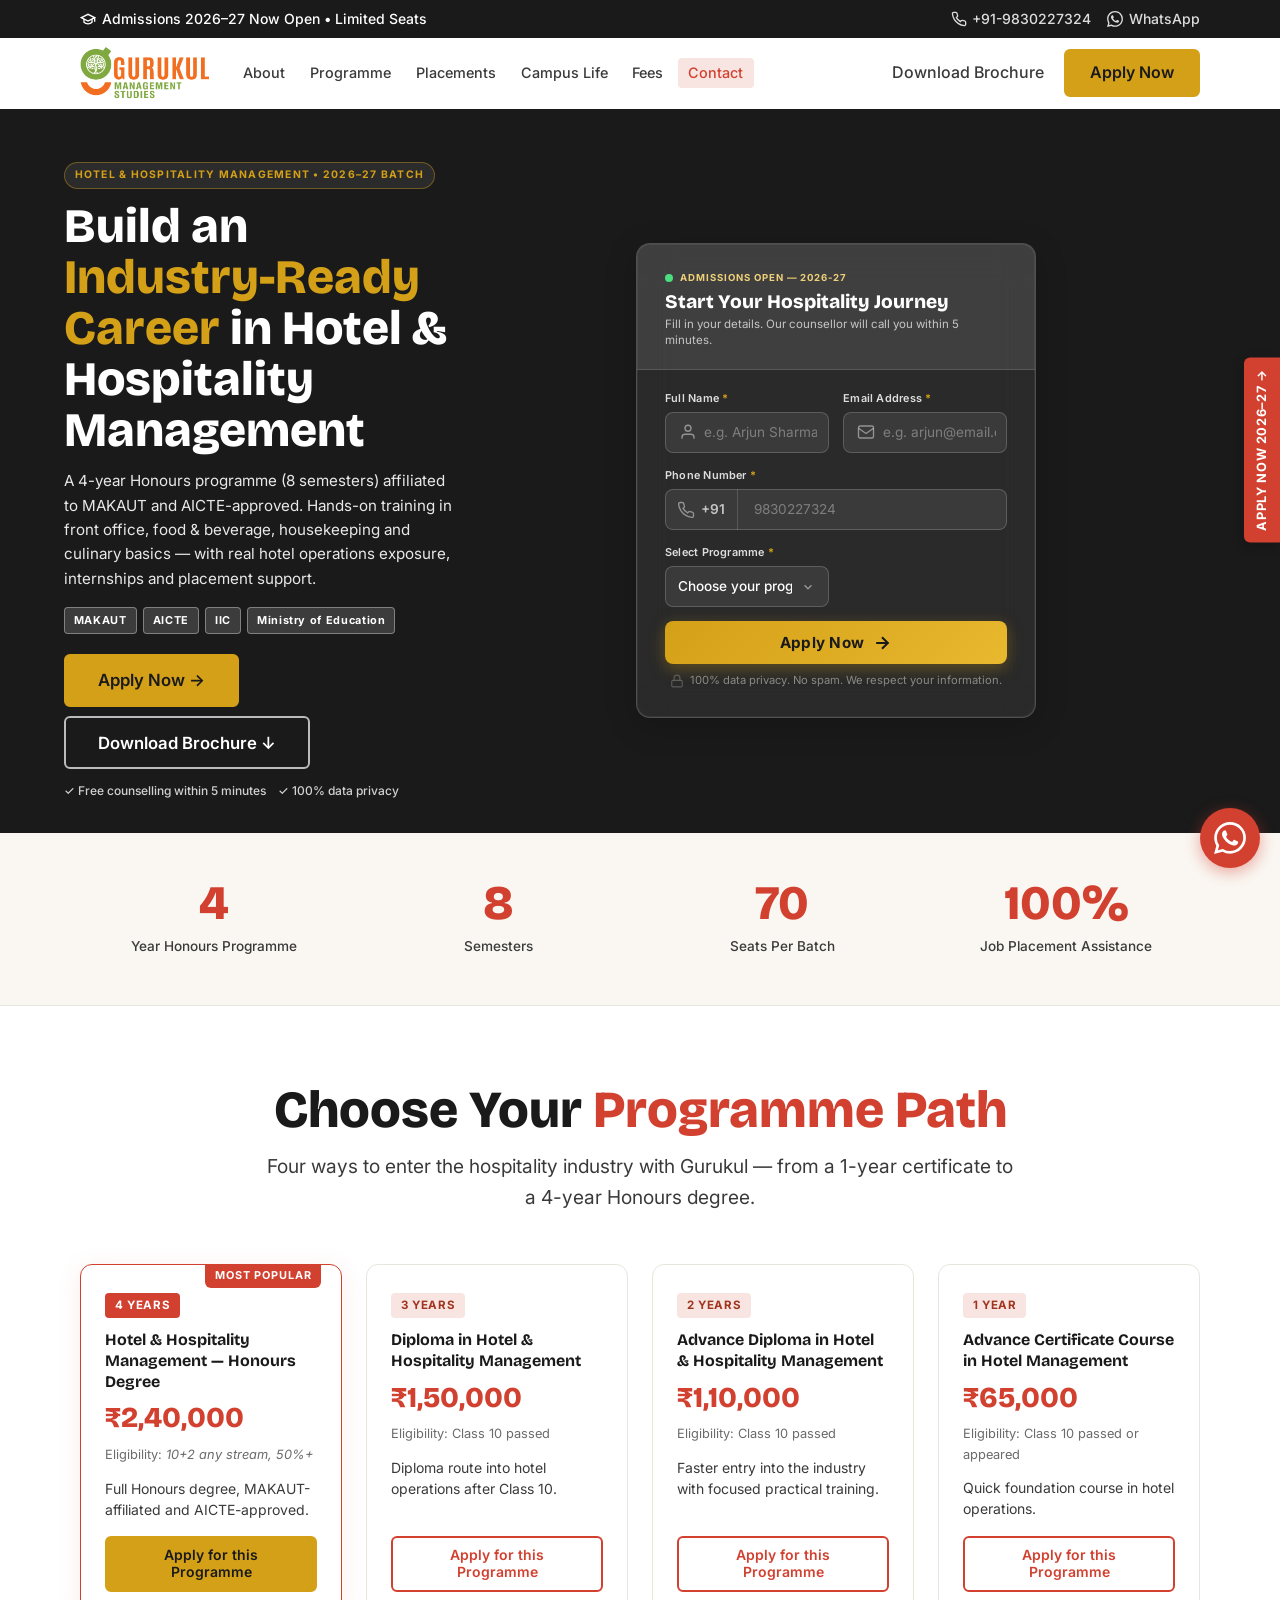
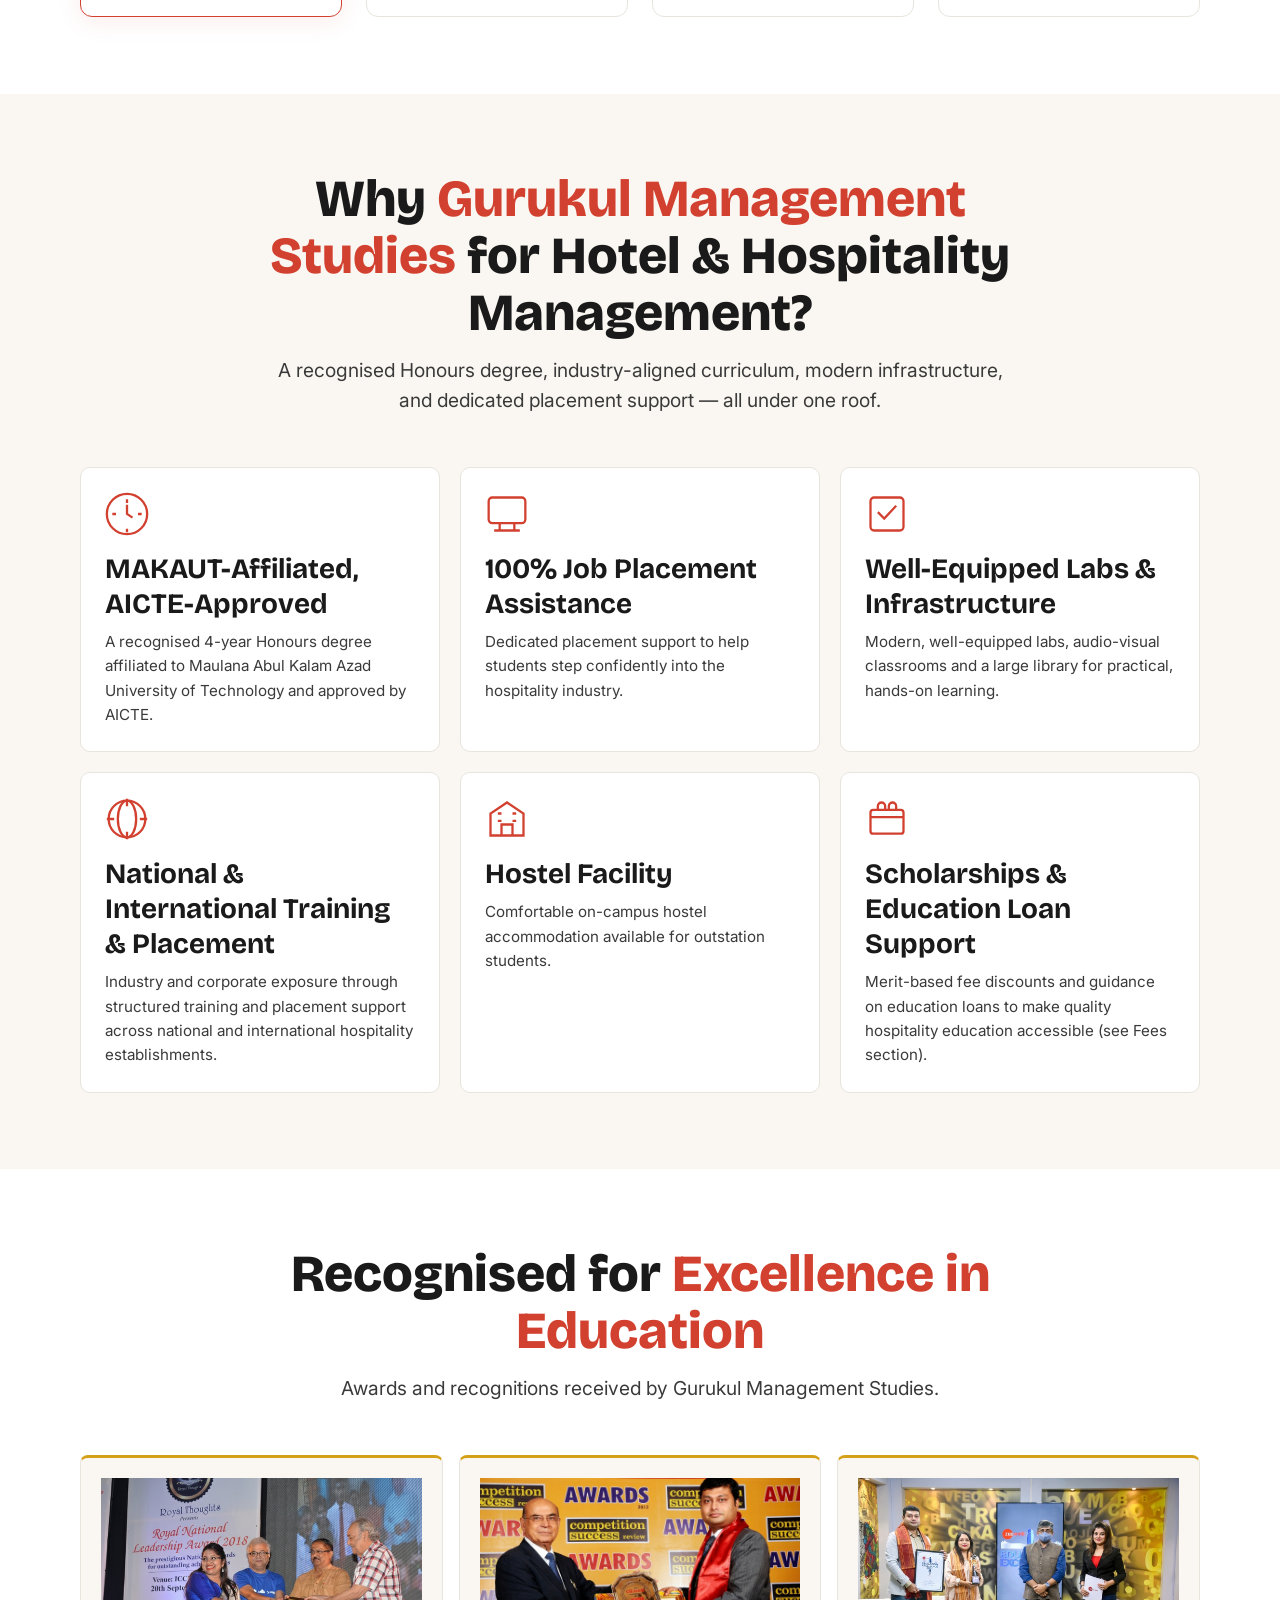
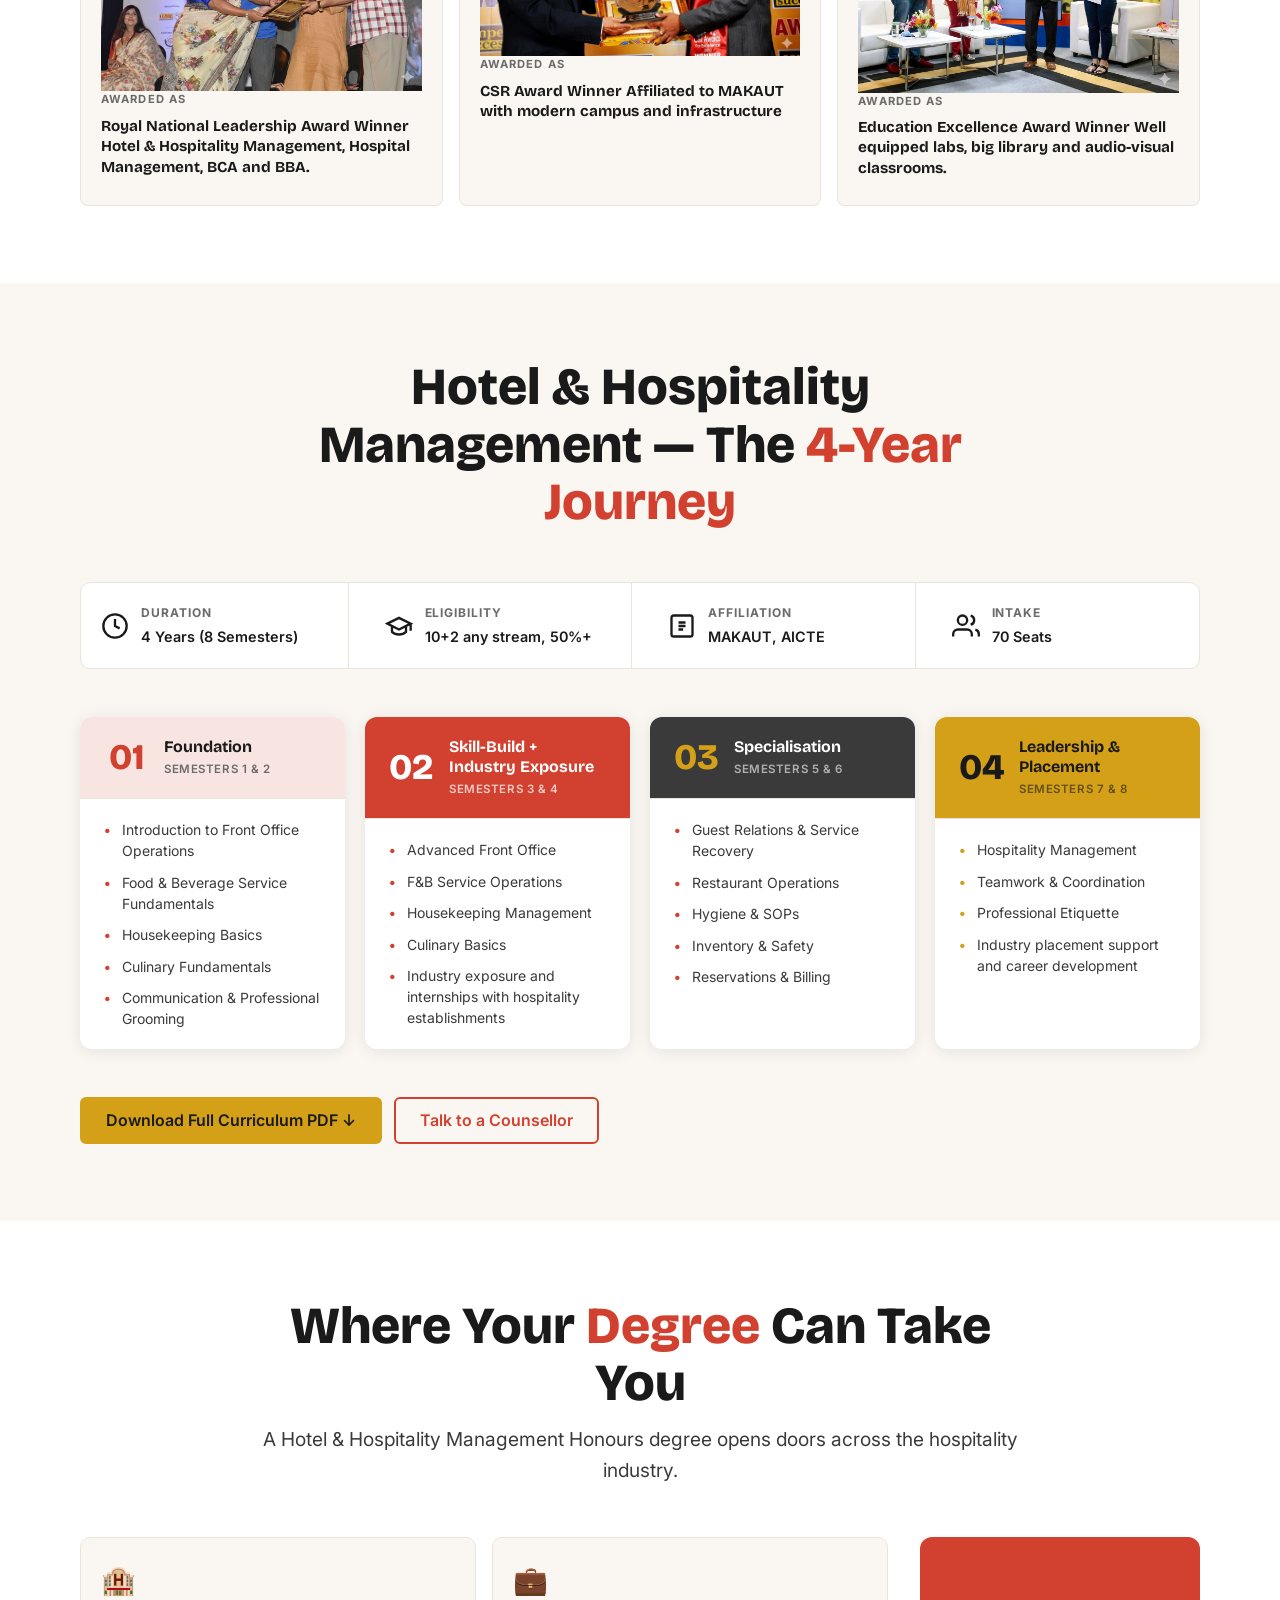
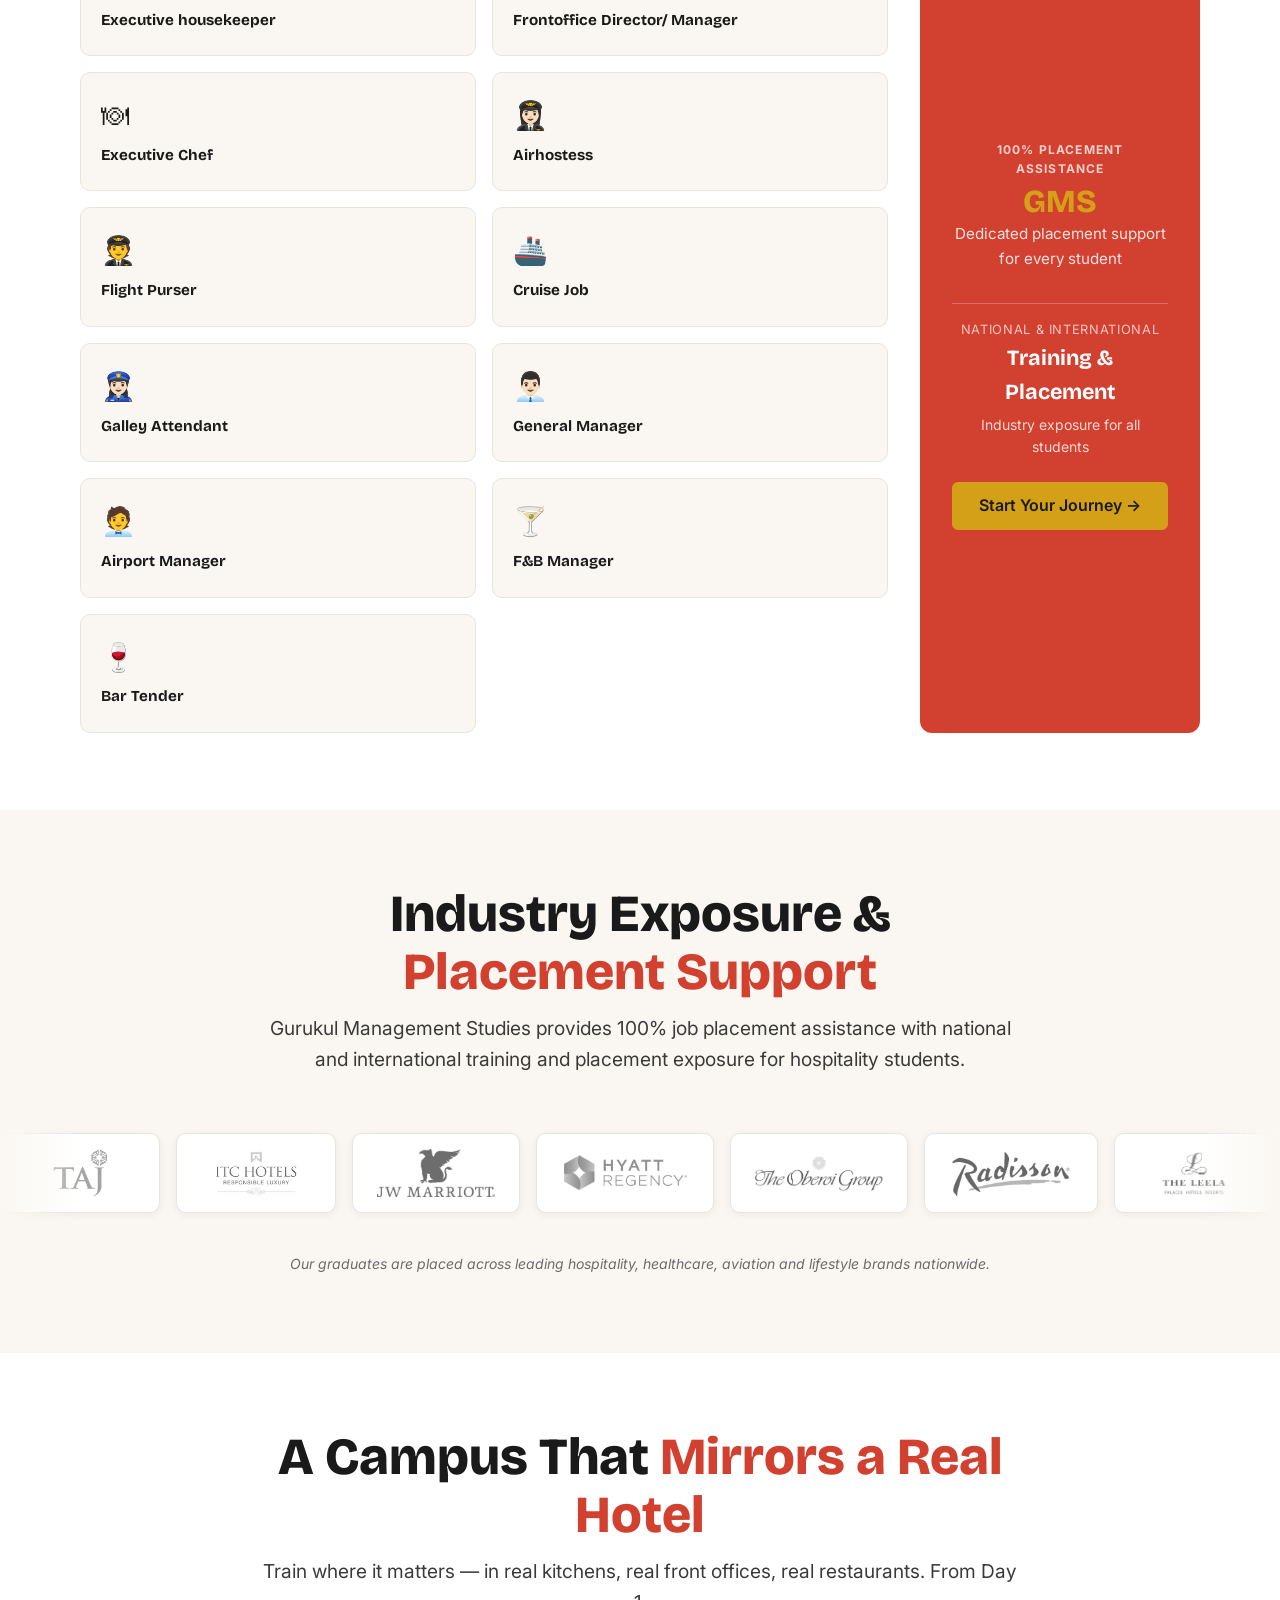
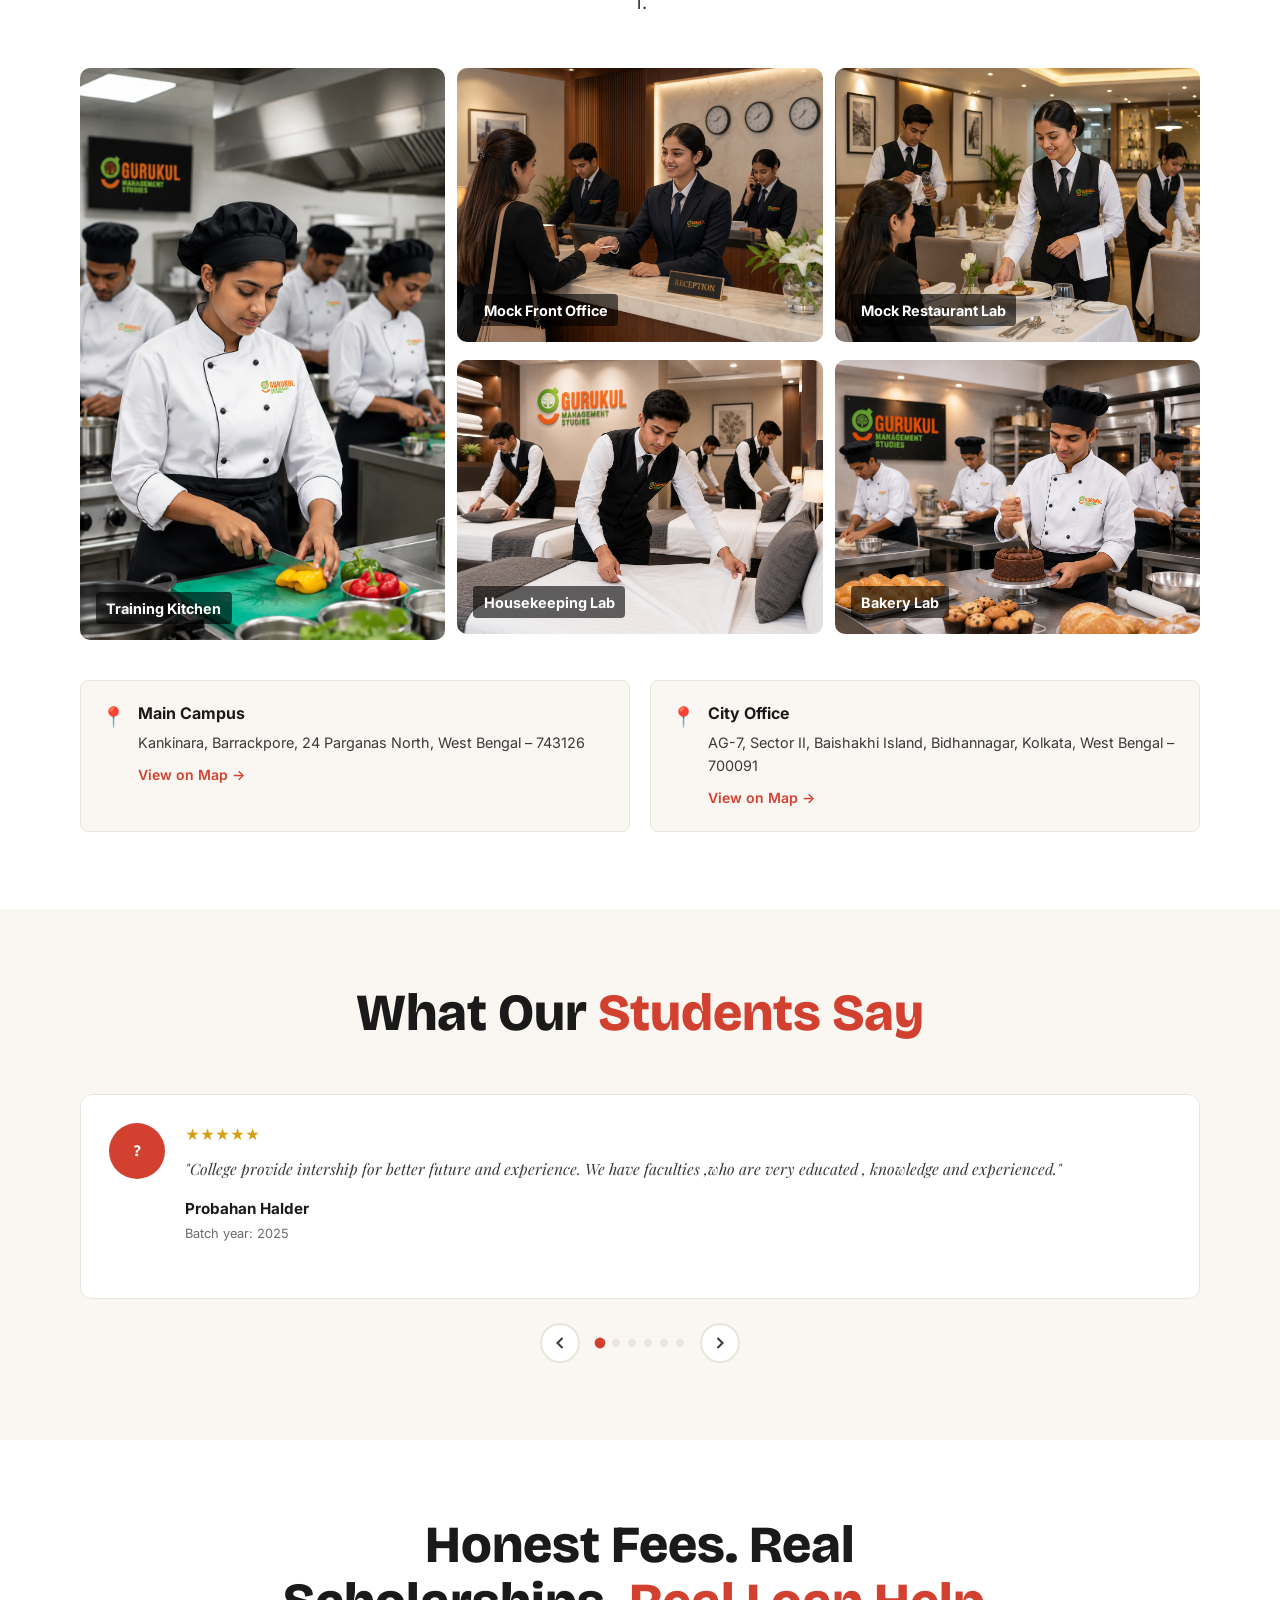
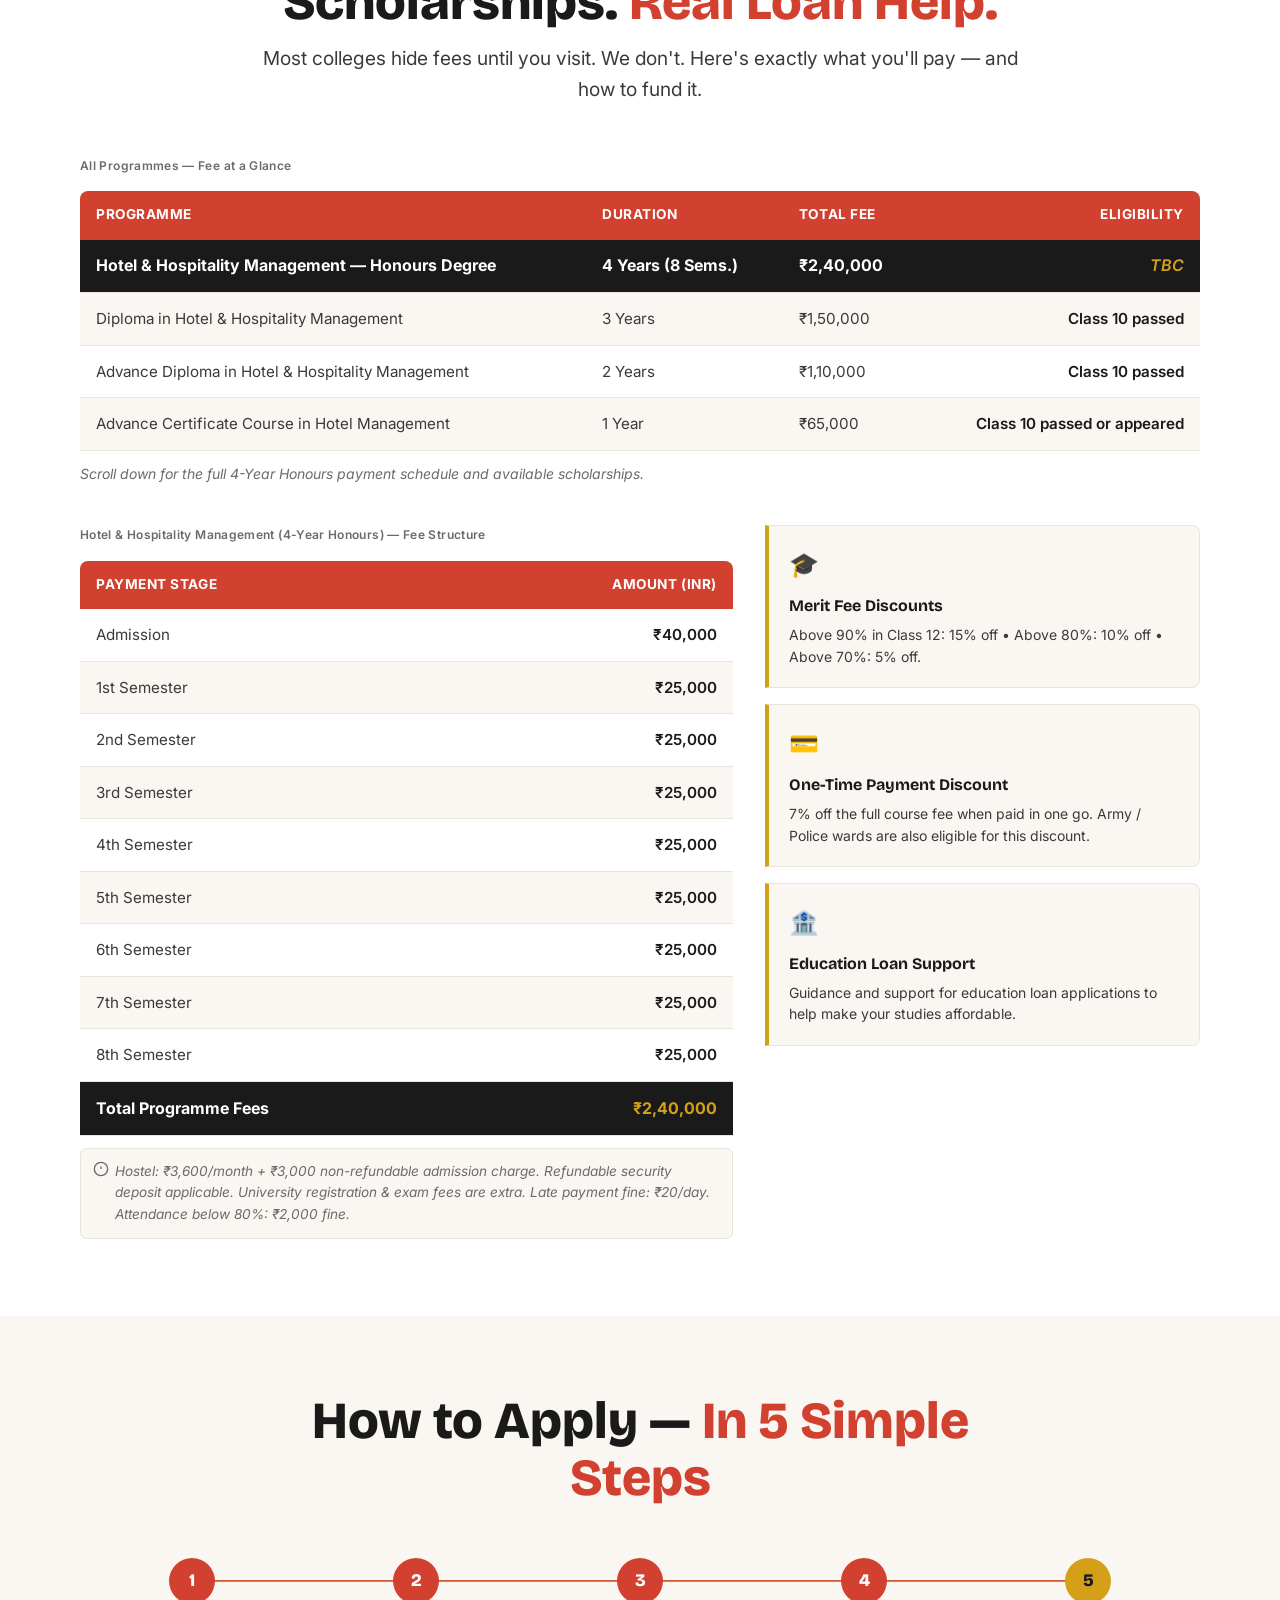
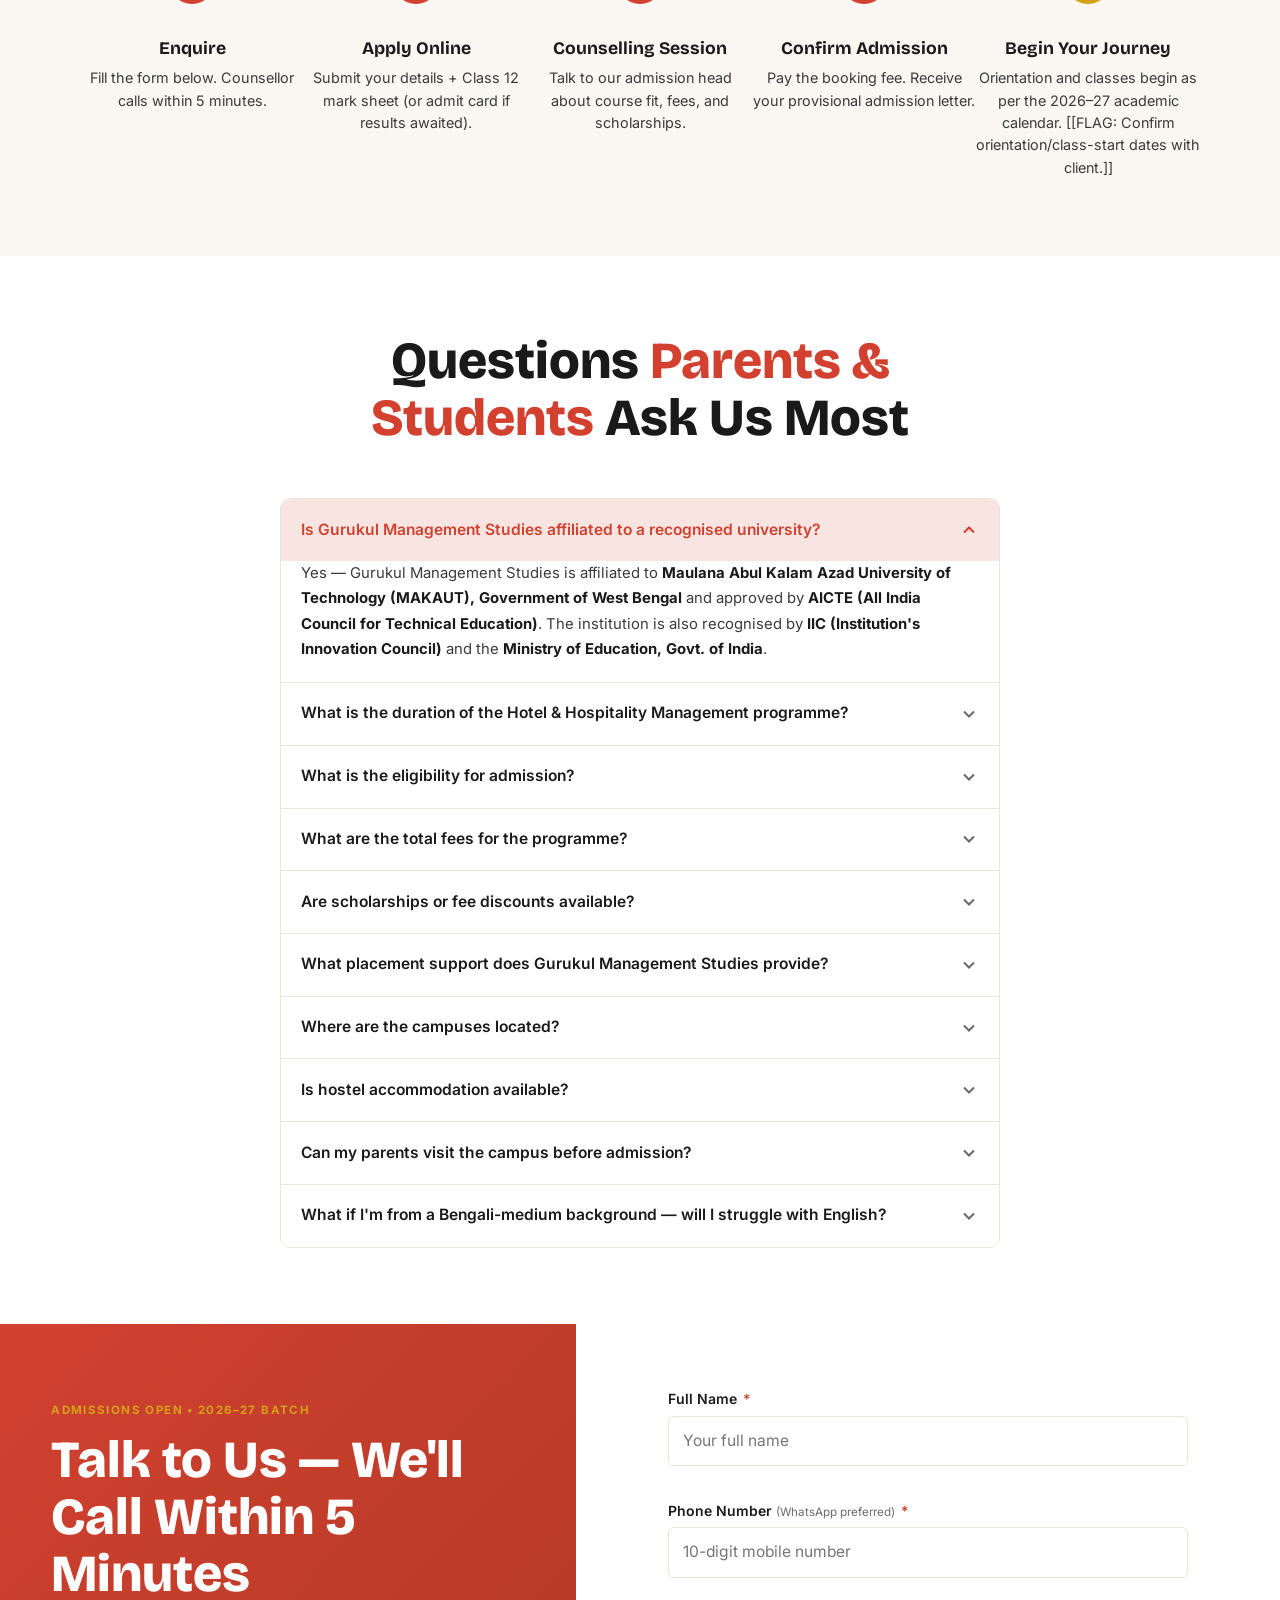
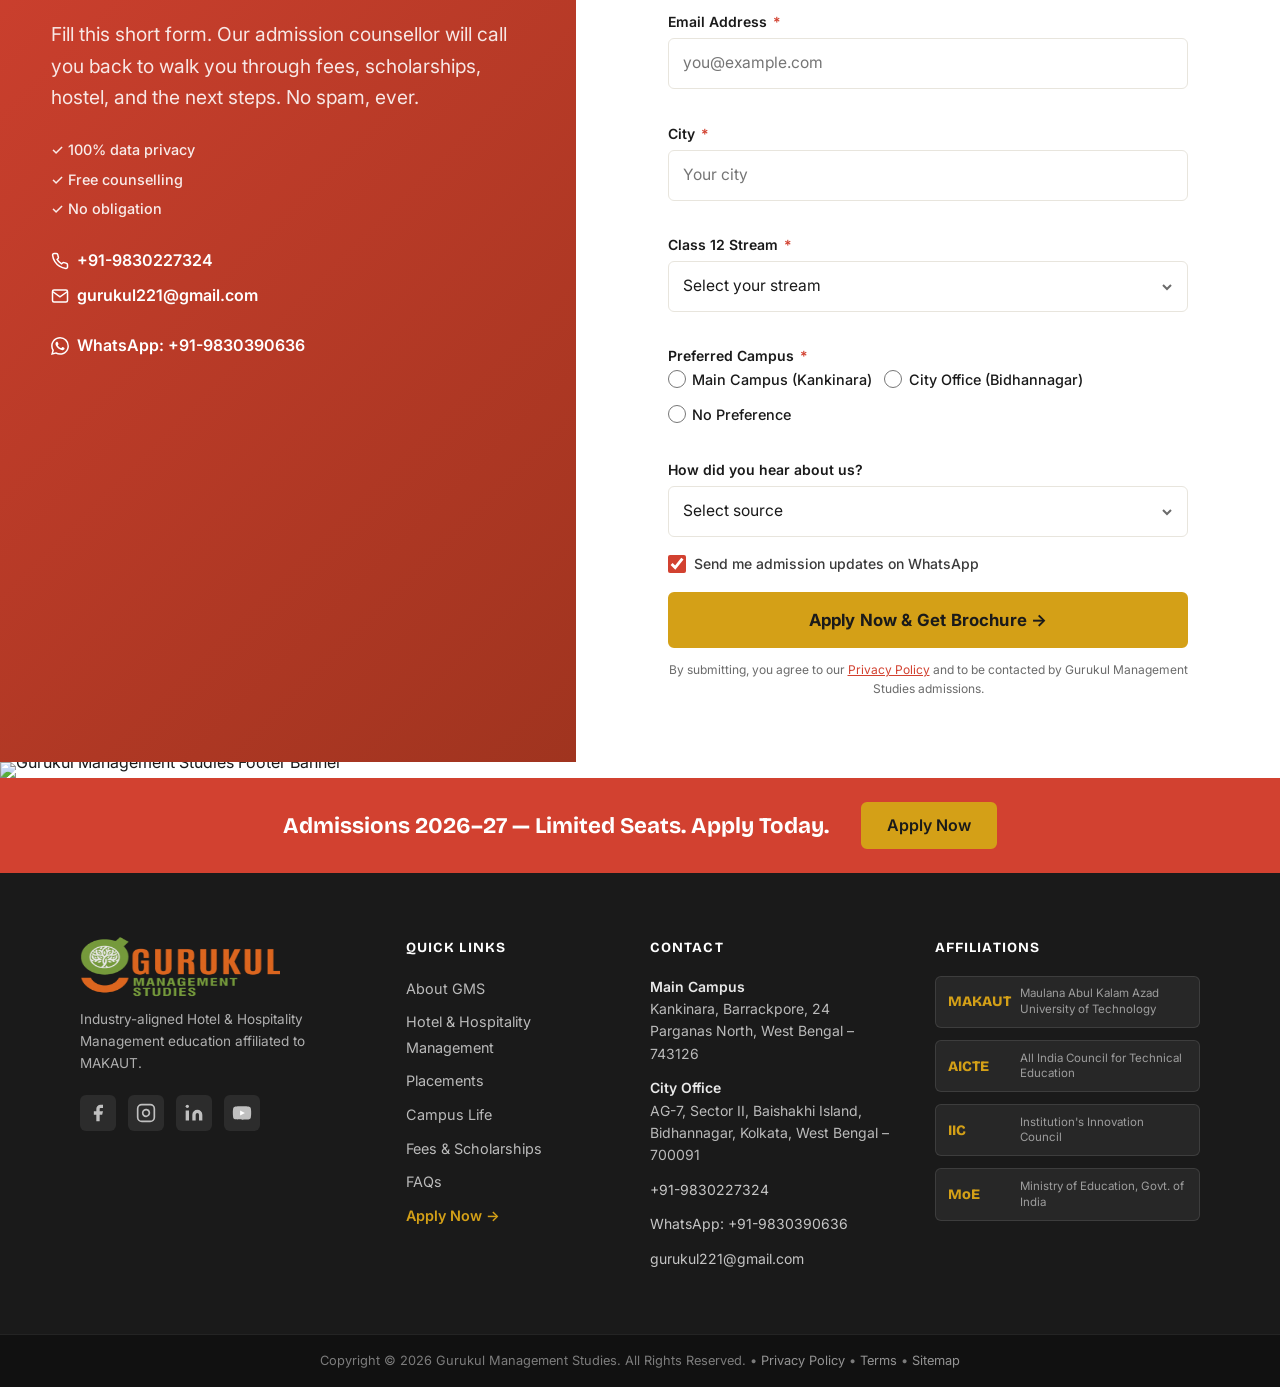
==== commit f885efcb: "Image removed" ====
--- a/index.html
+++ b/index.html
@@ -231,7 +231,7 @@
   <!-- ===== SECTION 3: Floating Side CTA (desktop) ===== -->
   <a href="#apply" class="side-cta" aria-label="Apply for Hotel &amp; Hospitality Management 2026–27"
     data-track="apply_cta_click" data-cta-location="side-pill">
-    <span>Apply for Hotel &amp; Hospitality Management 2026–27 →</span>
+    <span>Apply Now 2026–27 →</span>
   </a>
 
   <!-- Mobile bottom CTA bar -->
@@ -622,12 +622,6 @@
           </article>
 
           <article class="award-card">
-            <img src="assets/images/Award2.png" alt="Education Excellence Award Winner" loading="lazy">
-            <span class="award-card__label">Awarded as</span>
-            <h3 class="award-card__title">Hotel & Hospitality Management, Hospital Management, BCA and BBA.</h3>
-          </article>
-
-          <article class="award-card">
             <img src="assets/images/Award3.png" alt="Royal National Leadership Award Winner" loading="lazy">
             <span class="award-card__label">Awarded as</span>
             <h3 class="award-card__title">CSR Award Winner Affiliated to MAKAUT with modern campus and infrastructure
@@ -711,62 +705,79 @@
 
         <!-- [[FLAG: Year-wise curriculum and internship partners below are indicative only — client to confirm or supply the official MAKAUT-approved syllabus.]] -->
         <!-- Indicative learning journey -->
-        <div class="curriculum-timeline" role="list" aria-label="Year-wise curriculum">
-
-          <div class="curriculum-year" role="listitem">
-            <div class="curriculum-year__marker" aria-hidden="true">
-              <span class="curriculum-year__number">1</span>
-            </div>
-            <div class="curriculum-year__content">
-              <h3 class="curriculum-year__title">Year 1 — Foundation <small>(Semesters 1 &amp; 2)</small></h3>
-              <p class="curriculum-year__desc"><em>Indicative learning journey.</em> Introduction to Front Office
-                Operations &bull; Food &amp; Beverage Service Fundamentals &bull; Housekeeping Basics &bull; Culinary
-                Fundamentals &bull; Communication &amp; Professional Grooming</p>
-            </div>
-          </div>
-
-          <div class="curriculum-year" role="listitem">
-            <div class="curriculum-year__marker curriculum-year__marker--highlight" aria-hidden="true">
-              <span class="curriculum-year__number">2</span>
-            </div>
-            <div class="curriculum-year__content">
-              <h3 class="curriculum-year__title">Year 2 — Skill-Build + Industry Exposure <small>(Semesters 3 &amp;
-                  4)</small></h3>
-              <p class="curriculum-year__desc"><em>Indicative learning journey.</em> Advanced Front Office &bull;
-                F&amp;B Service Operations &bull; Housekeeping Management &bull; Culinary Basics &bull; Industry
-                exposure and internships with hospitality establishments.</p>
-            </div>
-          </div>
-
-          <div class="curriculum-year" role="listitem">
-            <div class="curriculum-year__marker" aria-hidden="true">
-              <span class="curriculum-year__number">3</span>
-            </div>
-            <div class="curriculum-year__content">
-              <h3 class="curriculum-year__title">Year 3 — Specialisation <small>(Semesters 5 &amp; 6)</small></h3>
-              <p class="curriculum-year__desc"><em>Indicative learning journey.</em> Guest Relations &amp; Service
-                Recovery &bull; Restaurant Operations &bull; Hygiene &amp; SOPs &bull; Inventory &amp; Safety &bull;
-                Reservations &amp; Billing</p>
-            </div>
-          </div>
-
-          <div class="curriculum-year" role="listitem">
-            <div class="curriculum-year__marker curriculum-year__marker--gold" aria-hidden="true">
-              <span class="curriculum-year__number">4</span>
-            </div>
-            <div class="curriculum-year__content">
-              <h3 class="curriculum-year__title">Year 4 — Leadership &amp; Placement <small>(Semesters 7 &amp;
-                  8)</small></h3>
-              <p class="curriculum-year__desc"><em>Indicative learning journey.</em> Hospitality Management &bull;
-                Teamwork &amp; Coordination &bull; Professional Etiquette &bull; Industry placement support and career
-                development.</p>
-            </div>
+        <div class="year-cards-grid">
+
+          <div class="year-card year-card--1">
+            <div class="year-card__header">
+              <div class="year-card__num" aria-hidden="true">01</div>
+              <div class="year-card__meta">
+                <h3 class="year-card__title">Foundation</h3>
+                <span class="year-card__sems">Semesters 1 &amp; 2</span>
+              </div>
+            </div>
+            <ul class="year-card__subjects">
+              <li>Introduction to Front Office Operations</li>
+              <li>Food &amp; Beverage Service Fundamentals</li>
+              <li>Housekeeping Basics</li>
+              <li>Culinary Fundamentals</li>
+              <li>Communication &amp; Professional Grooming</li>
+            </ul>
+          </div>
+
+          <div class="year-card year-card--2">
+            <div class="year-card__header">
+              <div class="year-card__num" aria-hidden="true">02</div>
+              <div class="year-card__meta">
+                <h3 class="year-card__title">Skill-Build + Industry Exposure</h3>
+                <span class="year-card__sems">Semesters 3 &amp; 4</span>
+              </div>
+            </div>
+            <ul class="year-card__subjects">
+              <li>Advanced Front Office</li>
+              <li>F&amp;B Service Operations</li>
+              <li>Housekeeping Management</li>
+              <li>Culinary Basics</li>
+              <li>Industry exposure and internships with hospitality establishments</li>
+            </ul>
+          </div>
+
+          <div class="year-card year-card--3">
+            <div class="year-card__header">
+              <div class="year-card__num" aria-hidden="true">03</div>
+              <div class="year-card__meta">
+                <h3 class="year-card__title">Specialisation</h3>
+                <span class="year-card__sems">Semesters 5 &amp; 6</span>
+              </div>
+            </div>
+            <ul class="year-card__subjects">
+              <li>Guest Relations &amp; Service Recovery</li>
+              <li>Restaurant Operations</li>
+              <li>Hygiene &amp; SOPs</li>
+              <li>Inventory &amp; Safety</li>
+              <li>Reservations &amp; Billing</li>
+            </ul>
+          </div>
+
+          <div class="year-card year-card--4">
+            <div class="year-card__header">
+              <div class="year-card__num" aria-hidden="true">04</div>
+              <div class="year-card__meta">
+                <h3 class="year-card__title">Leadership &amp; Placement</h3>
+                <span class="year-card__sems">Semesters 7 &amp; 8</span>
+              </div>
+            </div>
+            <ul class="year-card__subjects">
+              <li>Hospitality Management</li>
+              <li>Teamwork &amp; Coordination</li>
+              <li>Professional Etiquette</li>
+              <li>Industry placement support and career development</li>
+            </ul>
           </div>
 
         </div>
 
         <!-- Skills pill grid -->
-        <div class="skills-grid" aria-label="Skills you will master">
+        <!-- <div class="skills-grid" aria-label="Skills you will master">
           <h3 class="skills-grid__title">What You'll Master</h3>
           <ul class="skills-pills" role="list">
             <li class="skill-pill">Front Office Operations</li>
@@ -782,7 +793,7 @@
             <li class="skill-pill">Professional Grooming &amp; Etiquette</li>
             <li class="skill-pill">Teamwork &amp; Coordination</li>
           </ul>
-        </div>
+        </div> -->
 
         <div class="programme-ctas">
           <button class="btn btn--gold" id="brochure-trigger-programme" data-brochure-download>Download Full Curriculum
--- a/styles.css
+++ b/styles.css
@@ -1979,127 +1979,129 @@
   }
 }
 
-/* Curriculum Timeline */
-
-.curriculum-timeline {
+/* Year Cards Grid */
+
+.year-cards-grid {
+  display: grid;
+  grid-template-columns: 1fr;
+  gap: 1.25rem;
+  margin-bottom: 3rem;
+}
+
+@media (min-width: 640px) {
+  .year-cards-grid {
+    grid-template-columns: 1fr 1fr;
+  }
+}
+
+@media (min-width: 1280px) {
+  .year-cards-grid {
+    grid-template-columns: repeat(4, 1fr);
+  }
+}
+
+.year-card {
+  border-radius: 12px;
+  overflow: hidden;
+  box-shadow: 0 2px 16px rgba(26, 26, 26, 0.09);
+  display: flex;
+  flex-direction: column;
+  background: var(--sbihm-paper);
+  transition: box-shadow 0.2s ease, transform 0.2s ease;
+}
+
+.year-card:hover {
+  box-shadow: 0 8px 30px rgba(26, 26, 26, 0.14);
+  transform: translateY(-3px);
+}
+
+.year-card__header {
+  display: flex;
+  align-items: center;
+  gap: 1rem;
+  padding: 1.25rem 1.5rem;
+}
+
+.year-card--1 .year-card__header { background: var(--sbihm-red-soft); }
+.year-card--2 .year-card__header { background: var(--sbihm-red); }
+.year-card--3 .year-card__header { background: var(--sbihm-charcoal); }
+.year-card--4 .year-card__header { background: var(--sbihm-gold); }
+
+.year-card__num {
+  font-family: var(--font-display);
+  font-size: 2.25rem;
+  font-weight: 800;
+  line-height: 1;
+  flex-shrink: 0;
+  width: 2.75rem;
+  text-align: center;
+}
+
+.year-card--1 .year-card__num { color: var(--sbihm-red); }
+.year-card--2 .year-card__num { color: #fff; }
+.year-card--3 .year-card__num { color: var(--sbihm-gold); }
+.year-card--4 .year-card__num { color: var(--sbihm-black); }
+
+.year-card__meta {
+  display: flex;
+  flex-direction: column;
+  gap: 0.2rem;
+}
+
+.year-card__title {
+  font-family: var(--font-display);
+  font-size: 1rem;
+  font-weight: 700;
+  line-height: 1.25;
+  margin: 0;
+}
+
+.year-card--1 .year-card__title { color: var(--sbihm-black); }
+.year-card--2 .year-card__title { color: #fff; }
+.year-card--3 .year-card__title { color: #fff; }
+.year-card--4 .year-card__title { color: var(--sbihm-black); }
+
+.year-card__sems {
+  font-size: 0.72rem;
+  font-weight: 600;
+  letter-spacing: 0.05em;
+  text-transform: uppercase;
+}
+
+.year-card--1 .year-card__sems { color: var(--sbihm-mute); }
+.year-card--2 .year-card__sems { color: rgba(255, 255, 255, 0.72); }
+.year-card--3 .year-card__sems { color: rgba(255, 255, 255, 0.6); }
+.year-card--4 .year-card__sems { color: rgba(26, 26, 26, 0.6); }
+
+.year-card__subjects {
+  list-style: none;
+  padding: 1.25rem 1.5rem;
+  margin: 0;
+  flex: 1;
+  display: flex;
+  flex-direction: column;
+  gap: 0.65rem;
+  border-top: 1px solid var(--sbihm-line);
+}
+
+.year-card__subjects li {
+  font-size: 0.875rem;
+  color: var(--sbihm-charcoal);
+  line-height: 1.5;
+  padding-left: 1.1rem;
   position: relative;
-  display: flex;
-  flex-direction: column;
-  gap: 0;
-  margin-bottom: 3rem;
-}
-
-.curriculum-timeline::before {
-  content: "";
+}
+
+.year-card__subjects li::before {
+  content: "•";
   position: absolute;
-  left: 22px;
-  top: 0;
-  bottom: 0;
-  width: 2px;
-  background: var(--sbihm-line);
-  z-index: 0;
-}
-
-.curriculum-year {
-  display: flex;
-  gap: 1.25rem;
-  position: relative;
-  padding-bottom: 2rem;
-}
-
-.curriculum-year:last-child {
-  padding-bottom: 0;
-}
-
-.curriculum-year__marker {
-  flex-shrink: 0;
-  width: 46px;
-  height: 46px;
-  border-radius: 50%;
-  background: var(--sbihm-paper);
-  border: 3px solid var(--sbihm-red);
-  display: flex;
-  align-items: center;
-  justify-content: center;
-  z-index: 1;
-  position: relative;
-}
-
-.curriculum-year__marker--highlight {
-  background: var(--sbihm-red);
-  border-color: var(--sbihm-red);
-}
-
-.curriculum-year__marker--highlight .curriculum-year__number {
-  color: white;
-}
-
-.curriculum-year__marker--gold {
-  background: var(--sbihm-gold);
-  border-color: var(--sbihm-gold);
-}
-
-.curriculum-year__number {
-  font-family: var(--font-display);
-  font-size: 1.1rem;
-  font-weight: 800;
+  left: 0;
+  font-weight: 700;
   color: var(--sbihm-red);
 }
 
-.curriculum-year__content {
-  padding-top: 0.6rem;
-  flex: 1;
-}
-
-.curriculum-year__title {
-  font-family: var(--font-display);
-  font-size: 1.15rem;
-  font-weight: 700;
-  color: var(--sbihm-black);
-  margin-bottom: 0.4rem;
-}
-
-.curriculum-year__desc {
-  font-size: 0.92rem;
-  color: var(--sbihm-charcoal);
-  line-height: 1.65;
-}
-
-/* Horizontal timeline on desktop */
-@media (min-width: 1024px) {
-  .curriculum-timeline {
-    flex-direction: row;
-    align-items: flex-start;
-    gap: 0;
-  }
-
-  .curriculum-timeline::before {
-    left: 0;
-    right: 0;
-    top: 22px;
-    bottom: auto;
-    width: auto;
-    height: 2px;
-  }
-
-  .curriculum-year {
-    flex: 1;
-    flex-direction: column;
-    align-items: center;
-    text-align: center;
-    padding-bottom: 0;
-    padding-top: 0;
-  }
-
-  .curriculum-year__content {
-    padding-top: 1rem;
-  }
-
-  .curriculum-timeline::before {
-    top: 22px;
-    left: 5%;
-    right: 5%;
-  }
+.year-card--4 .year-card__subjects li::before {
+  color: var(--sbihm-gold);
 }
 
 /* Skills pills */
